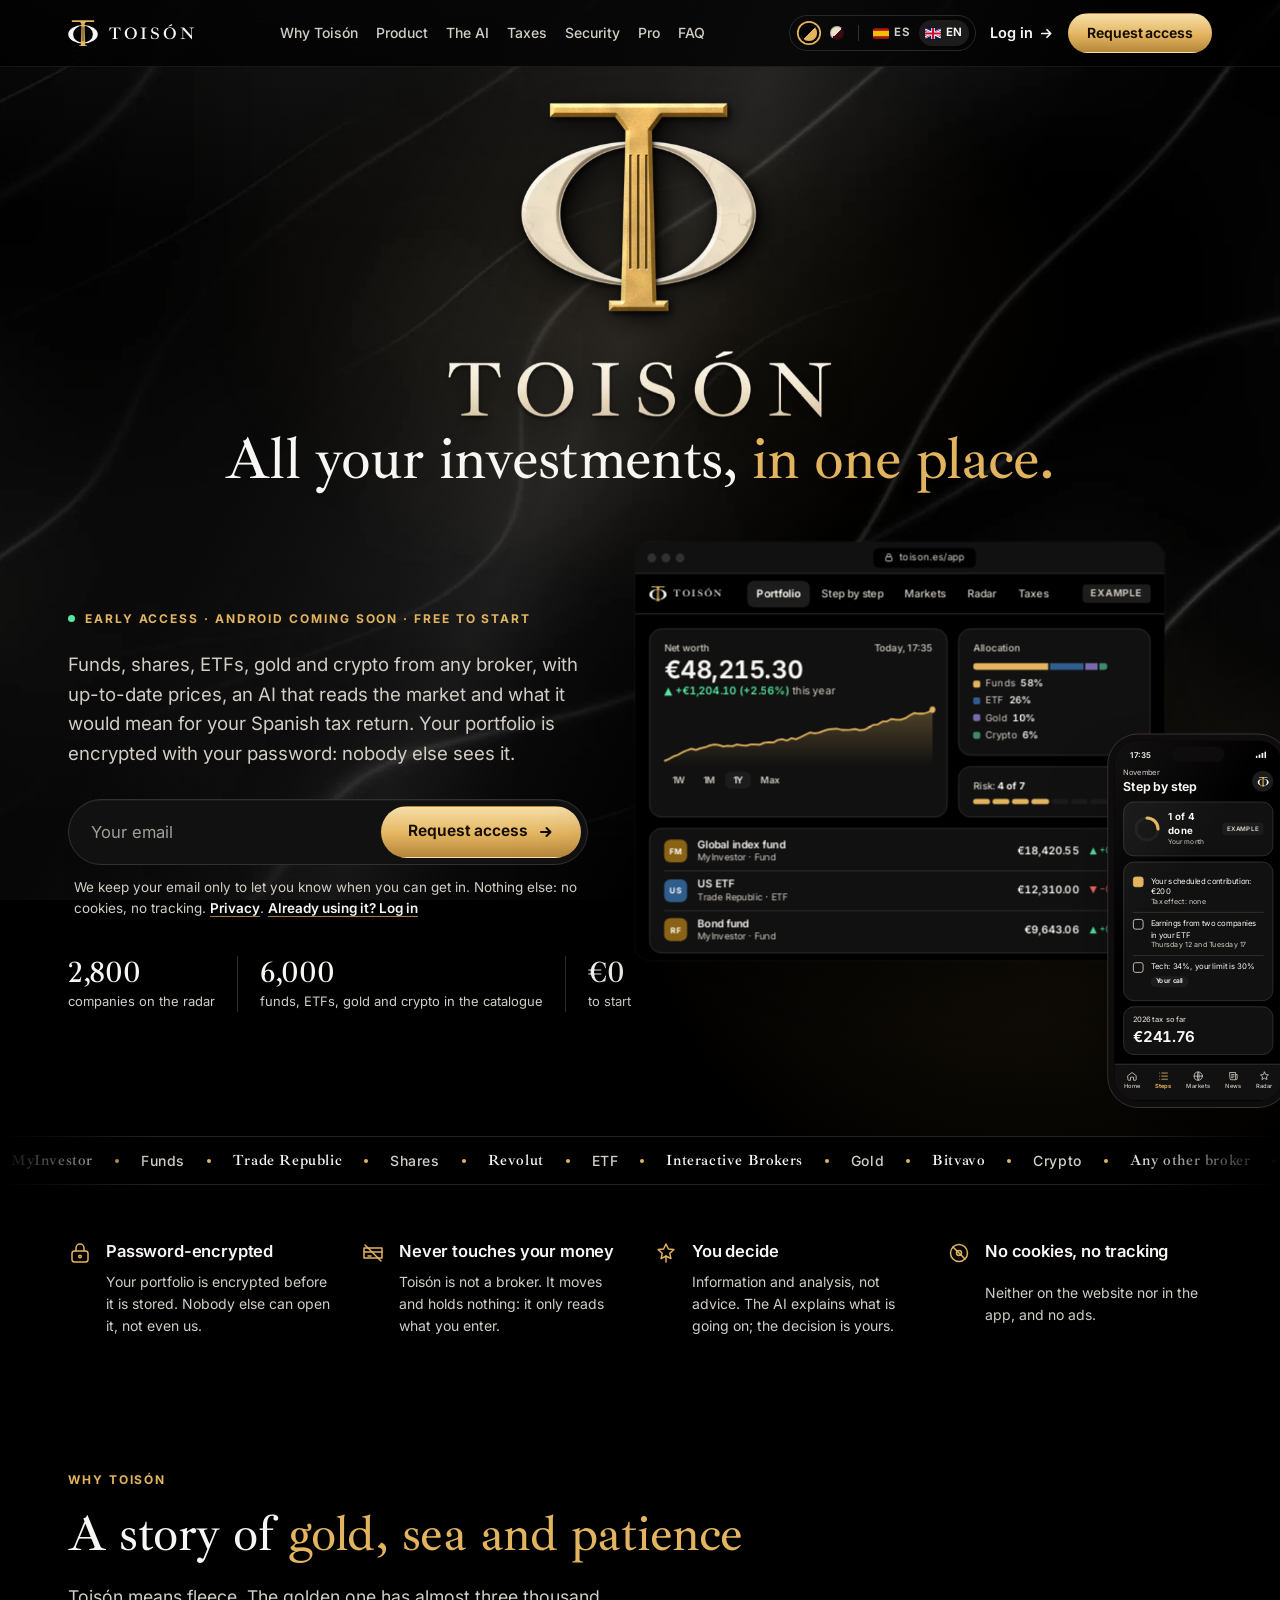
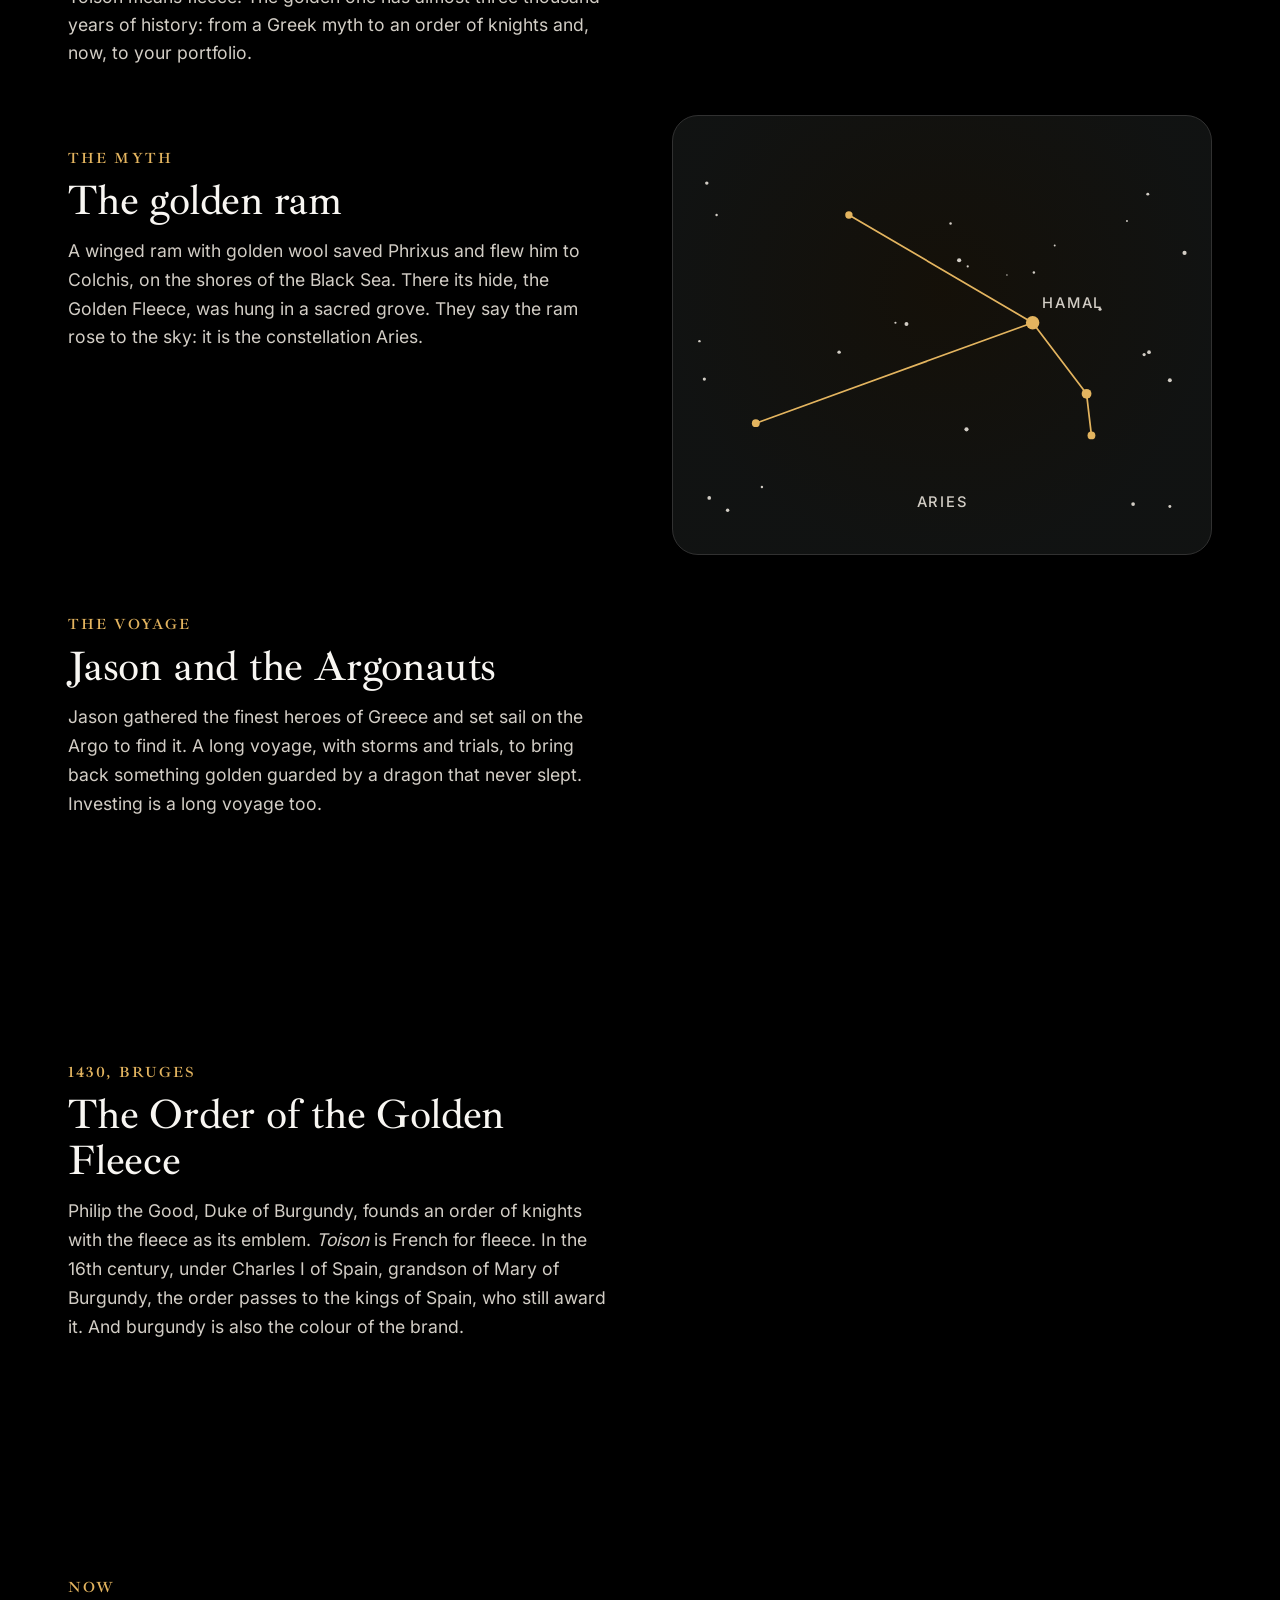
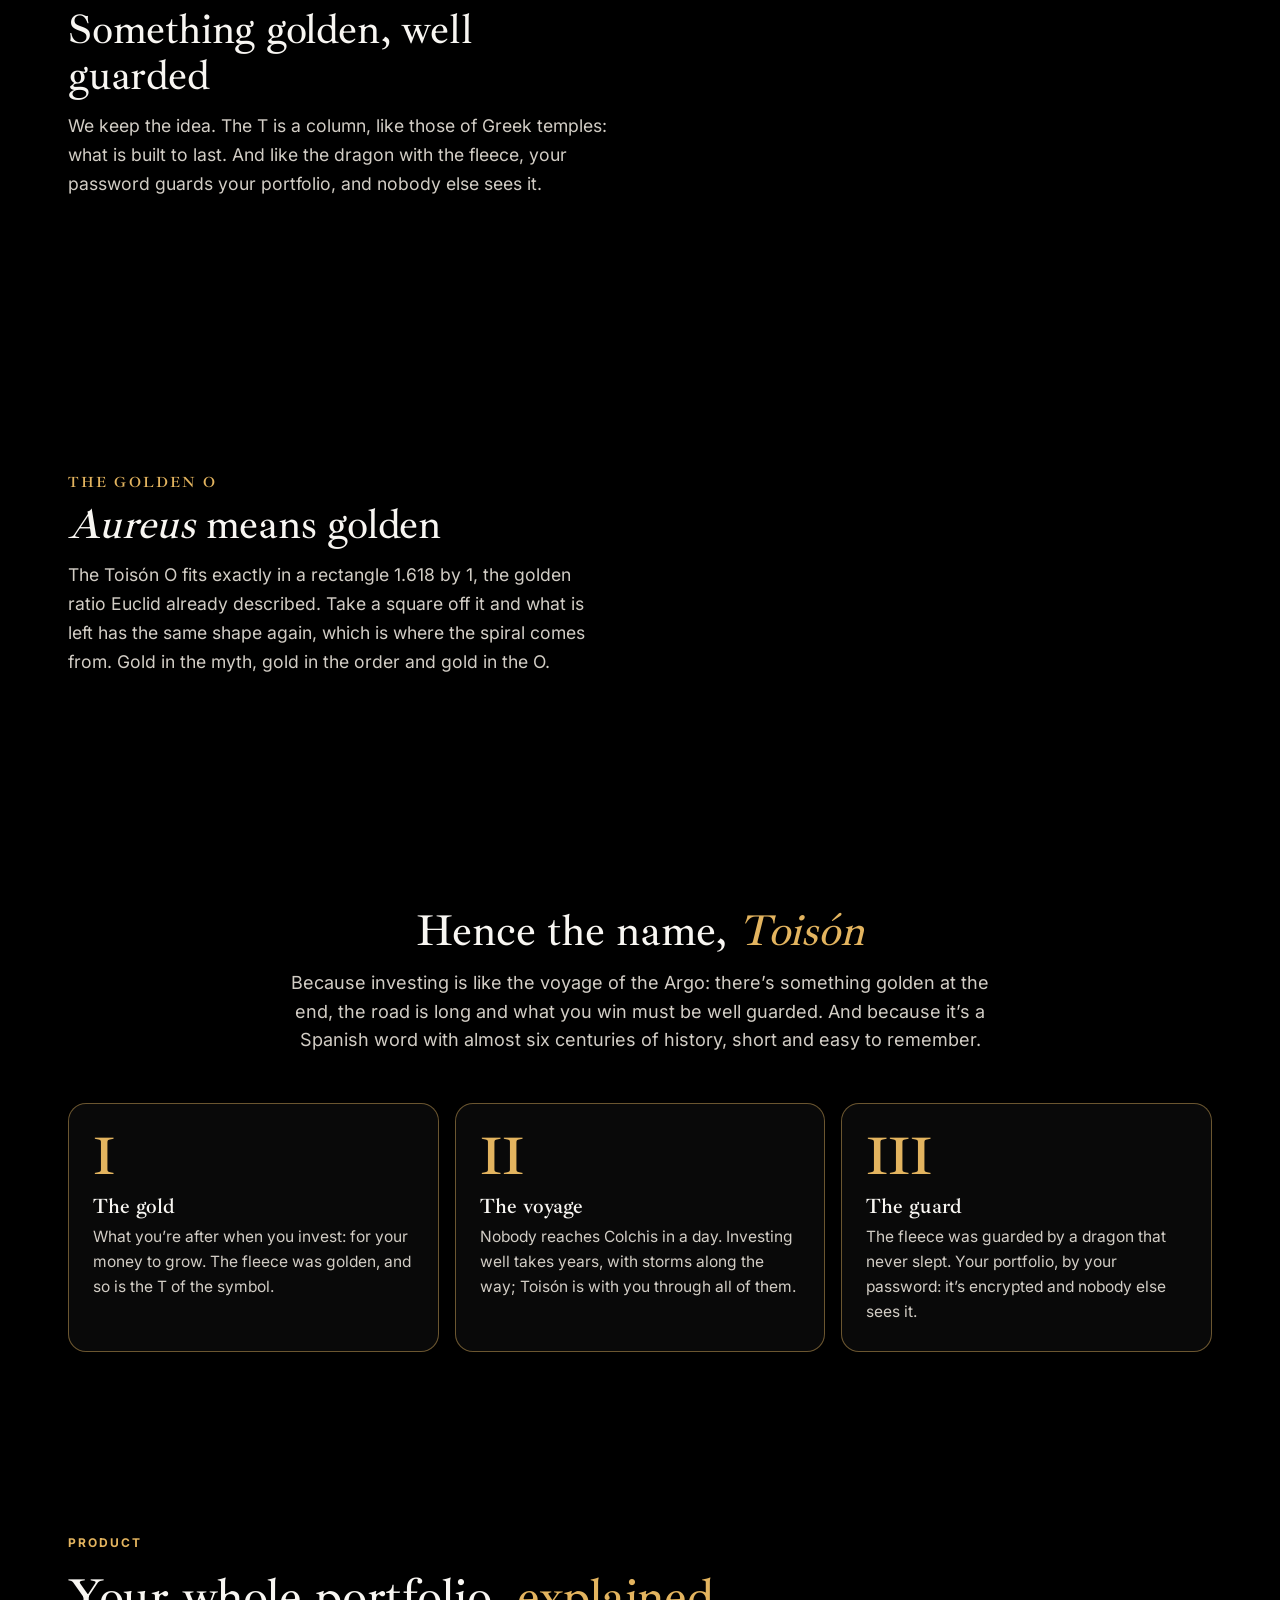
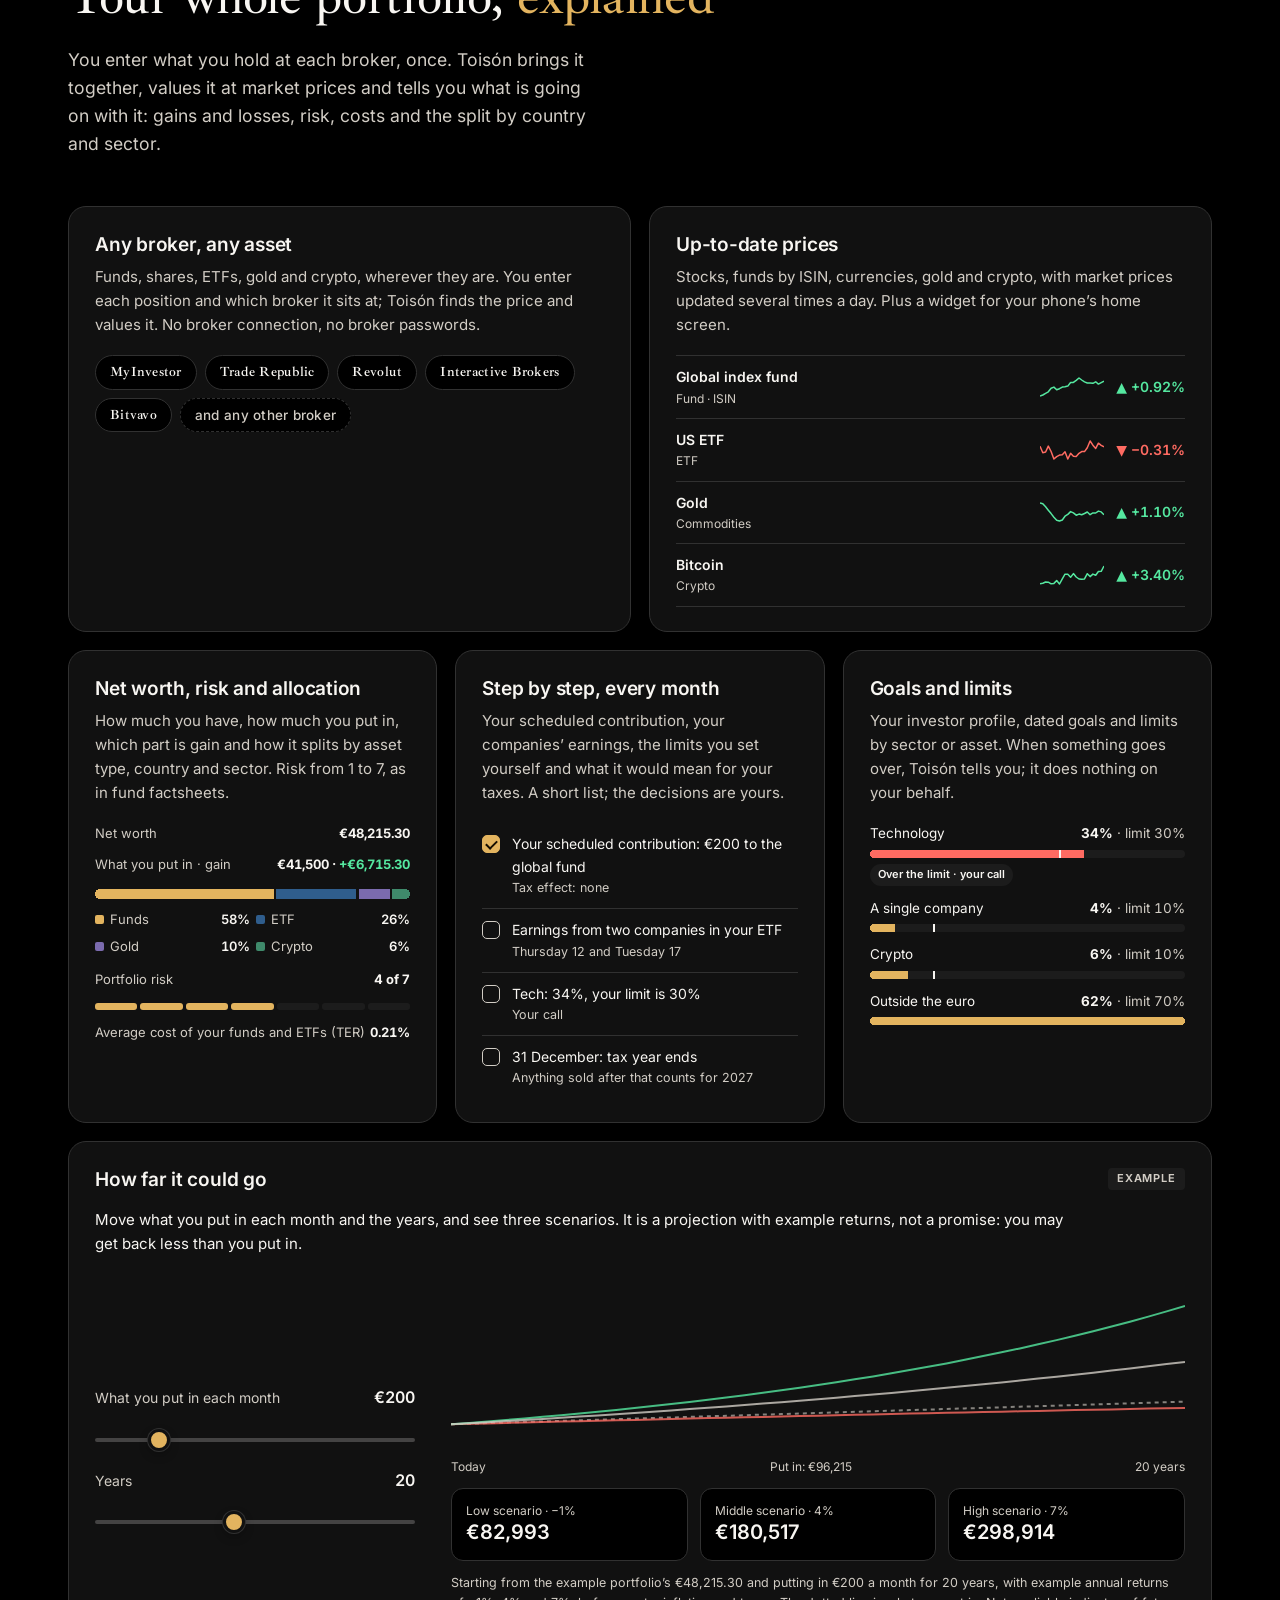
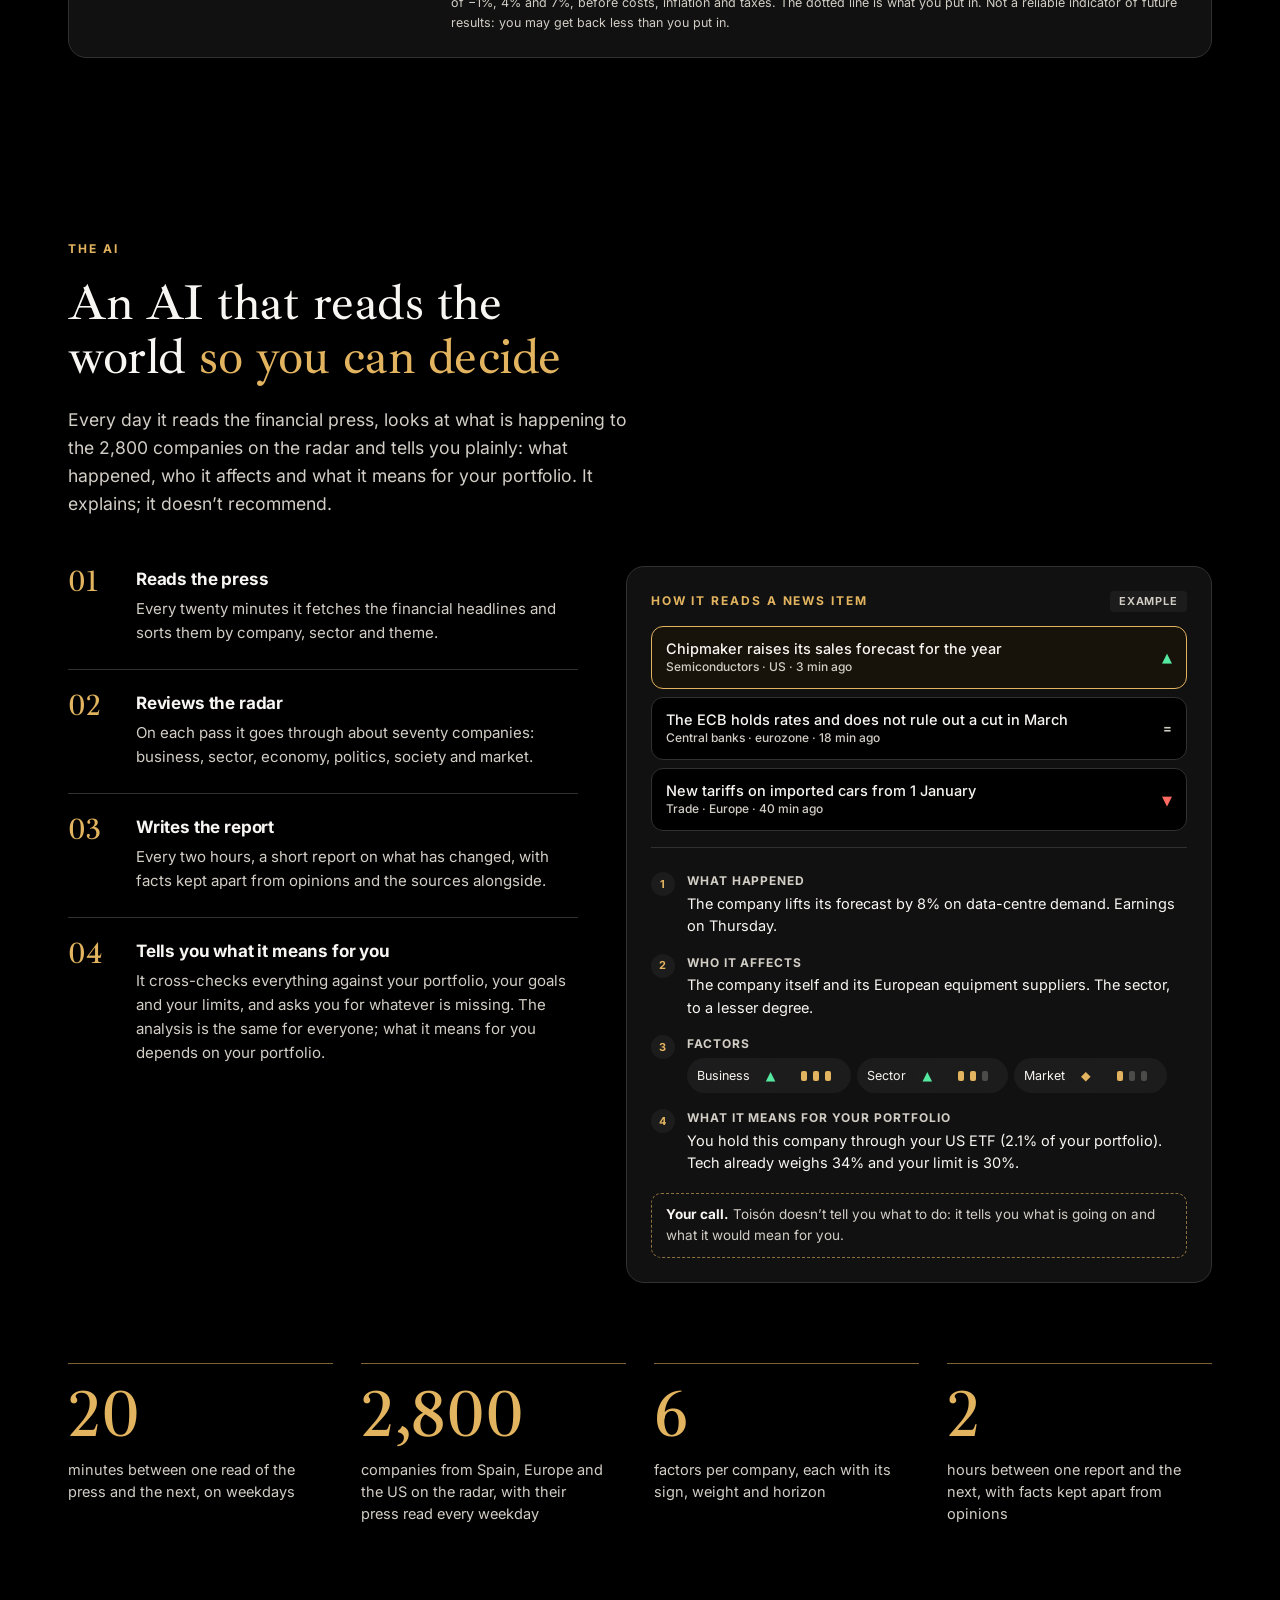
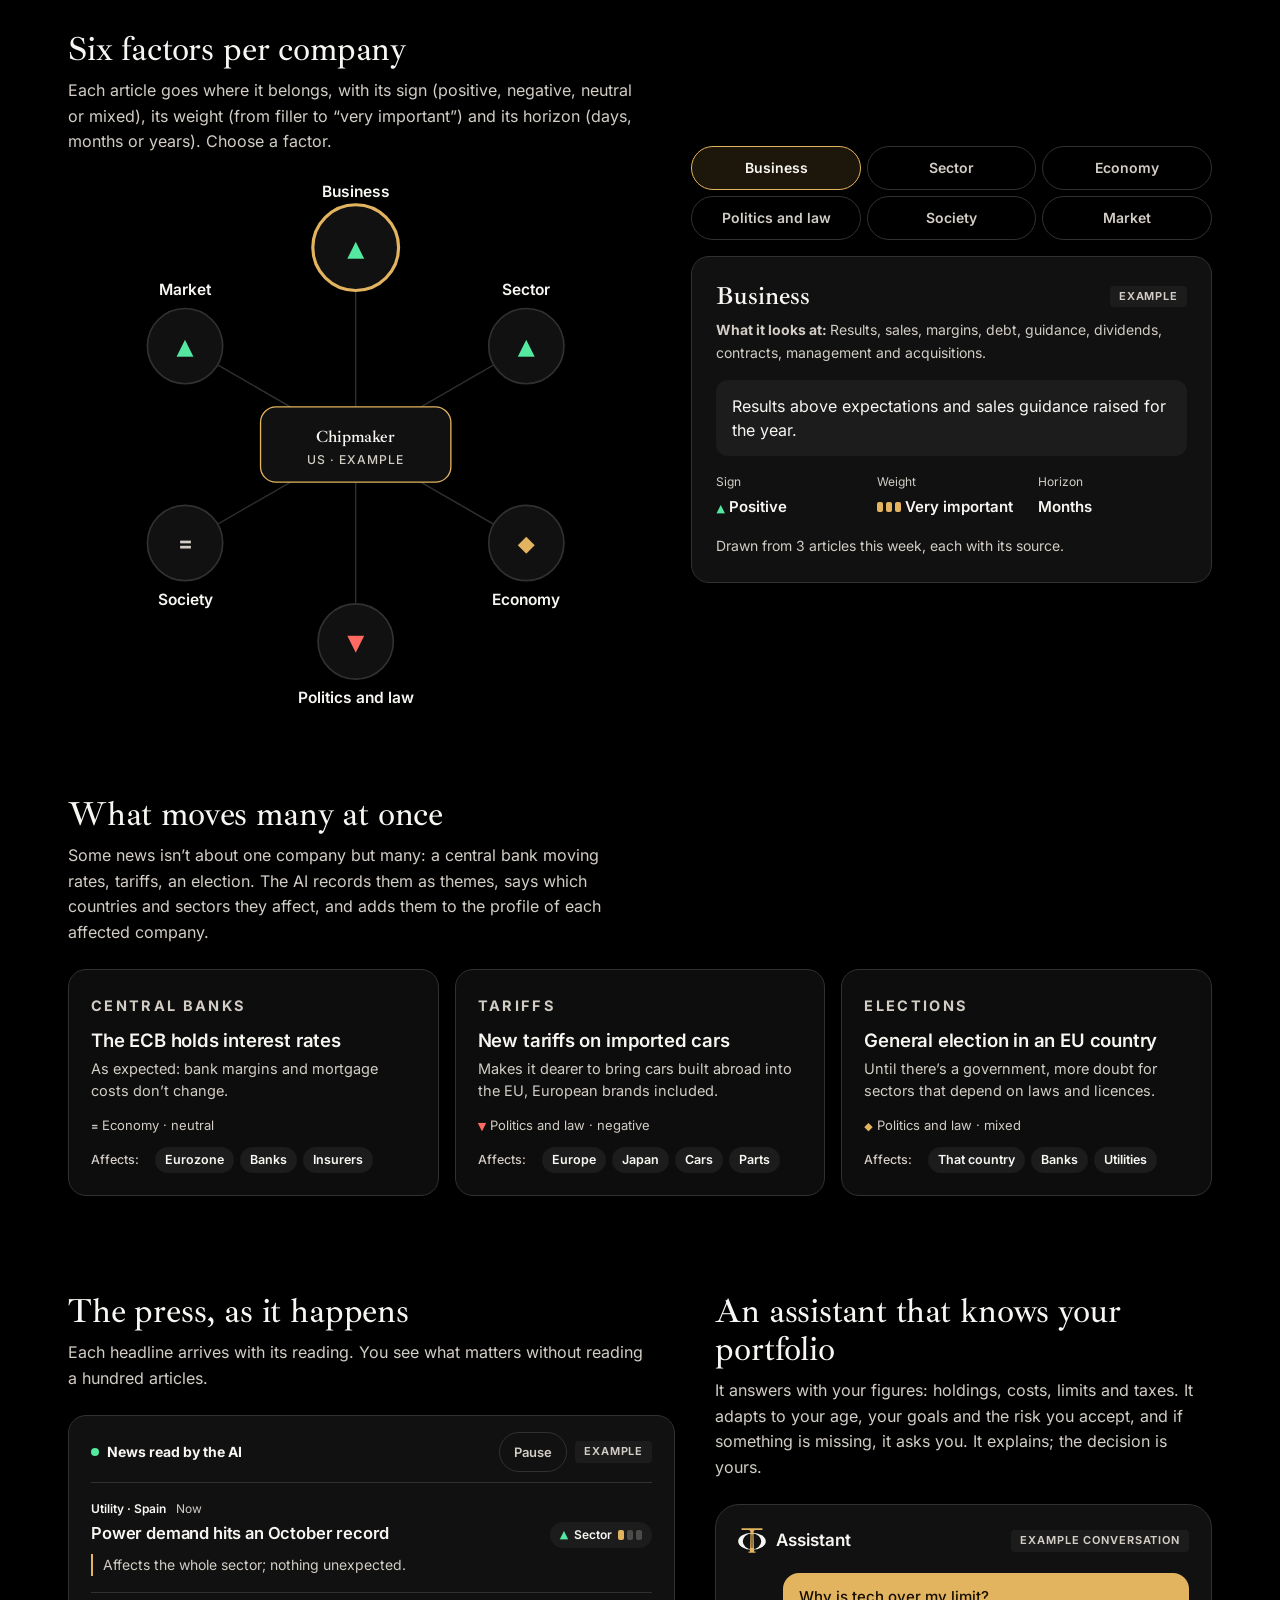
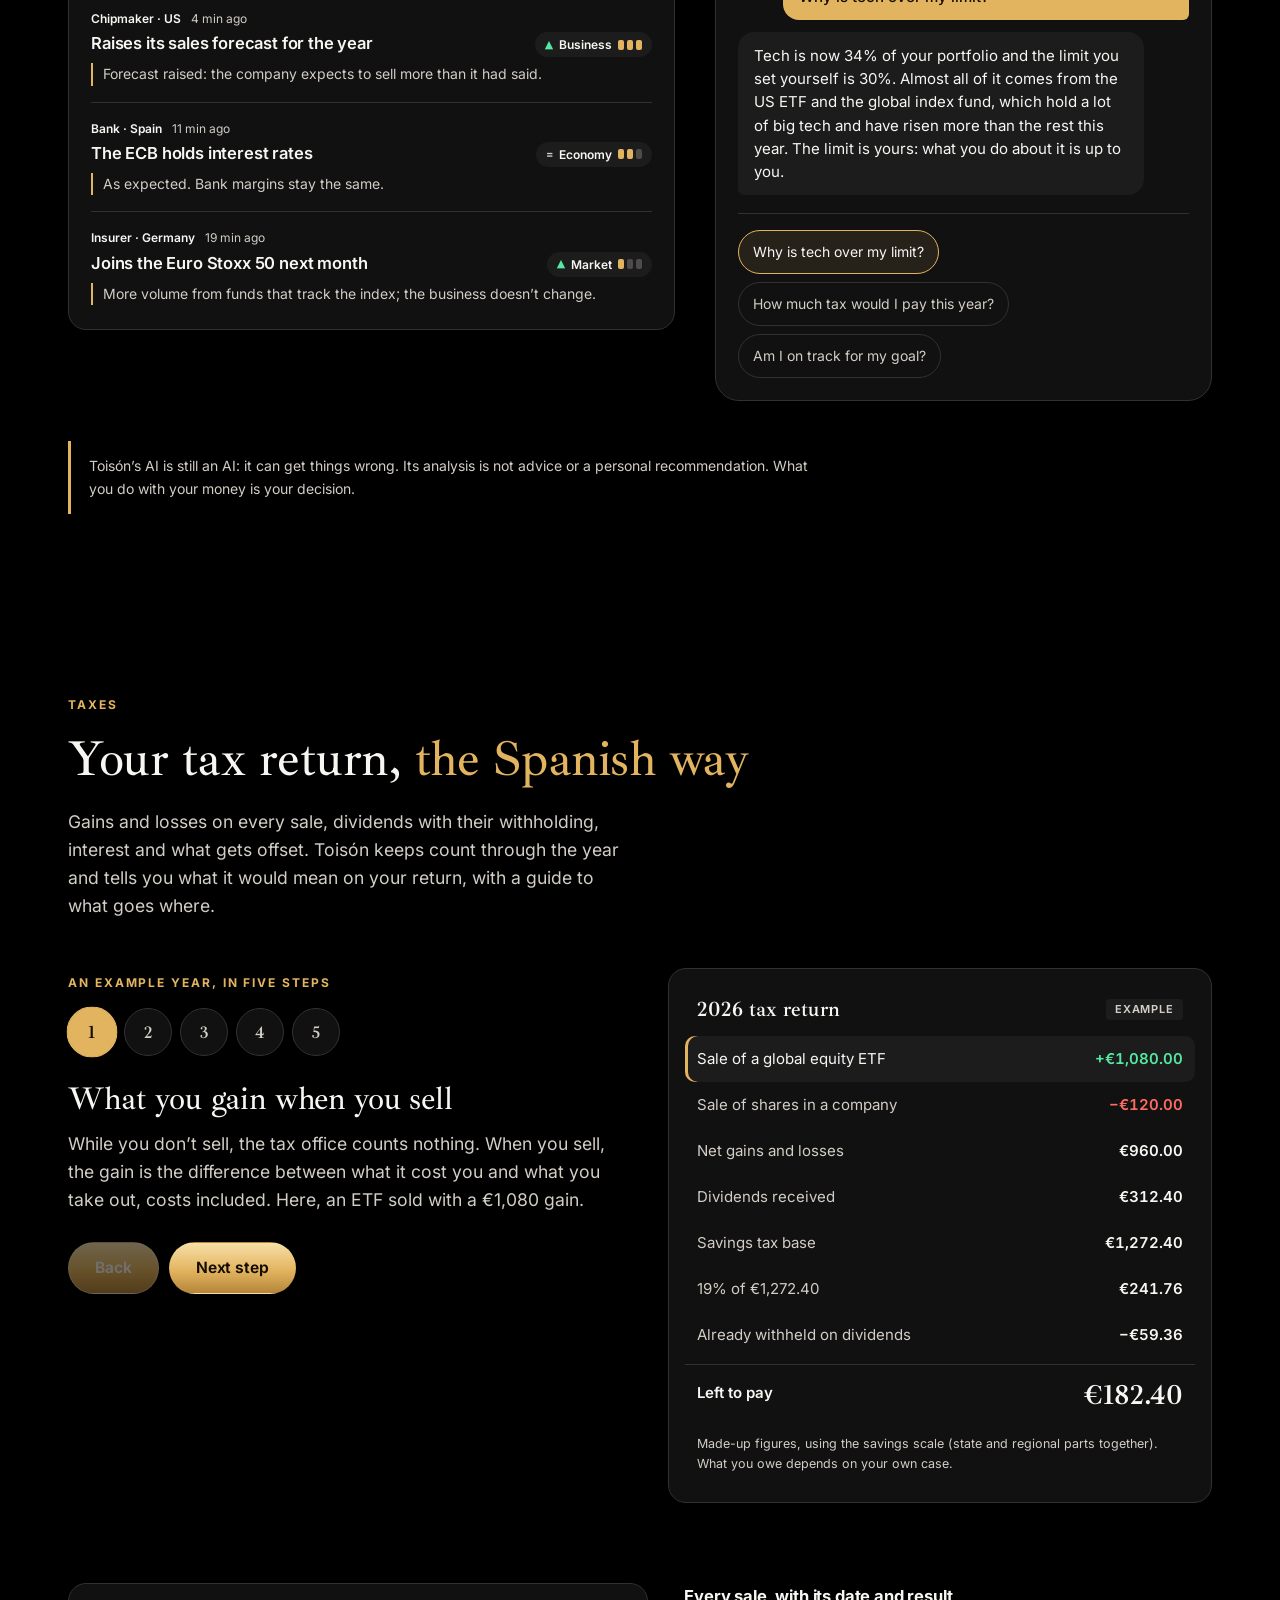
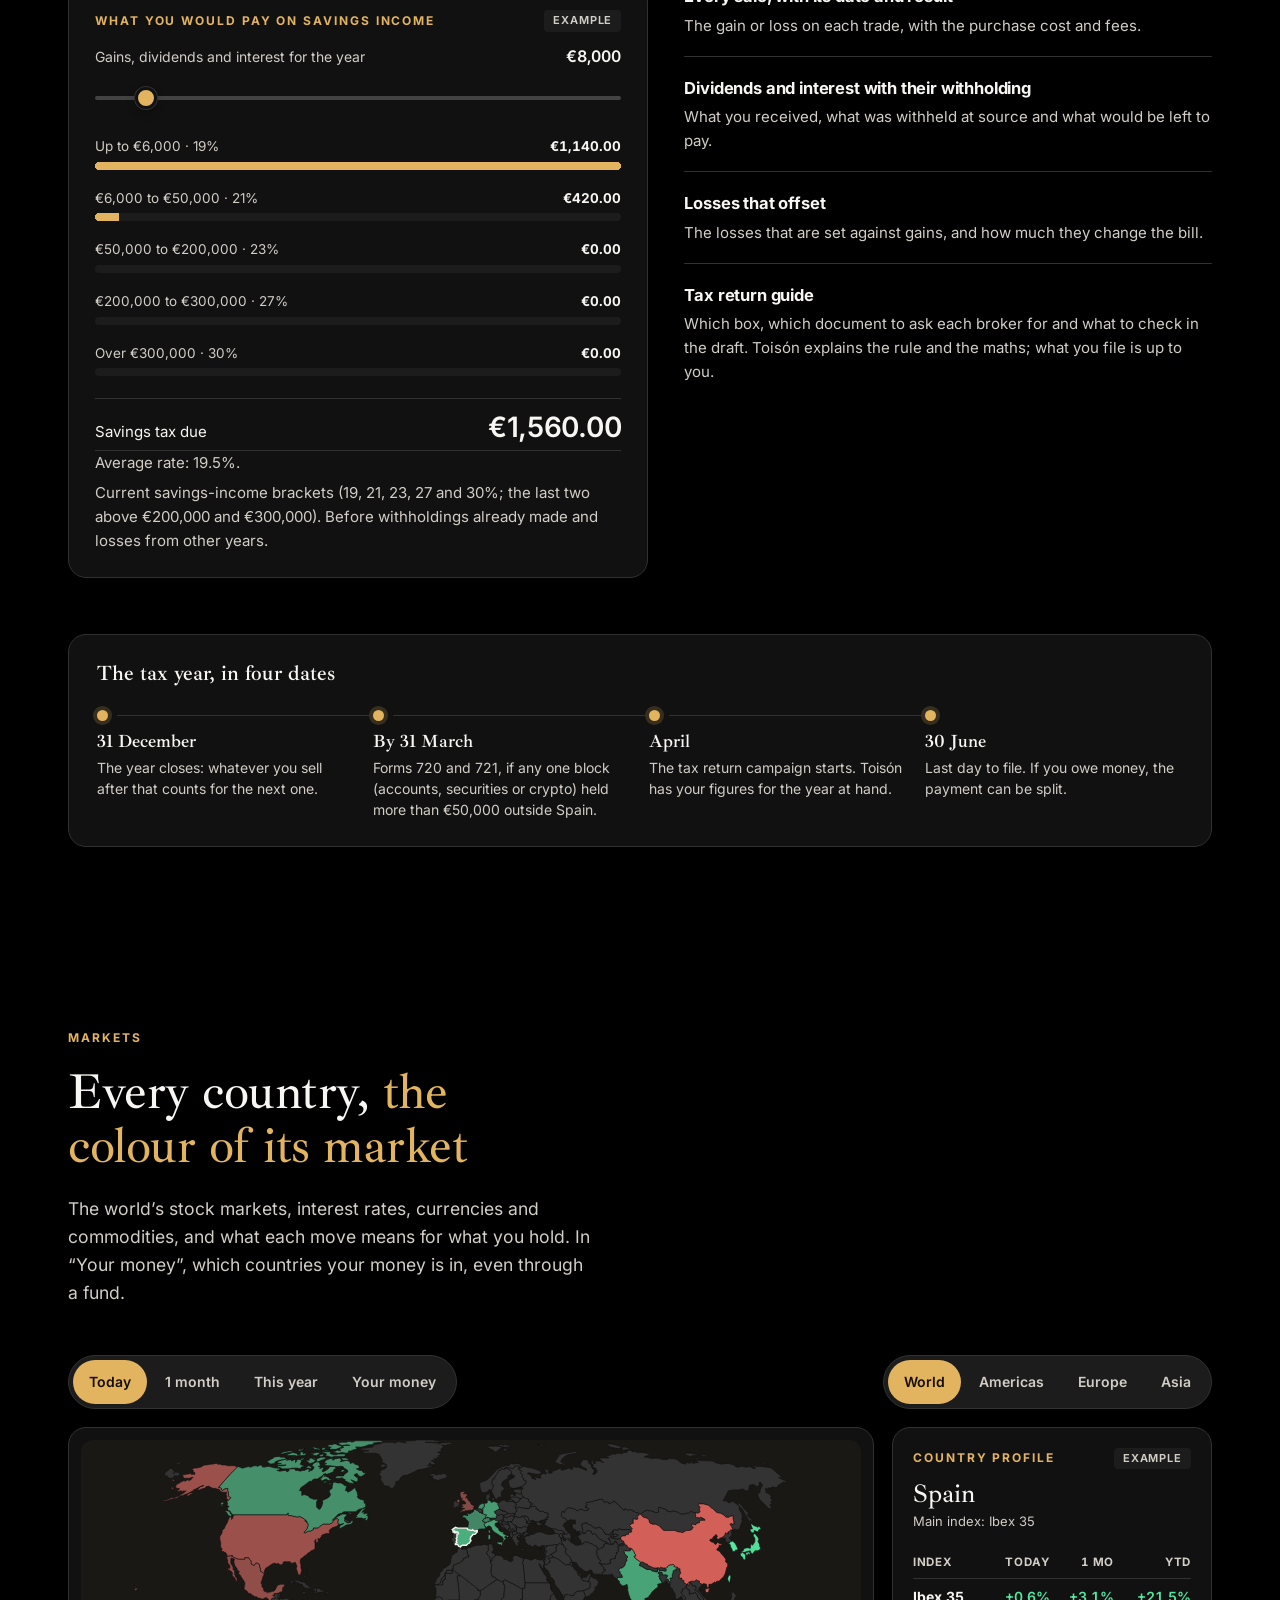
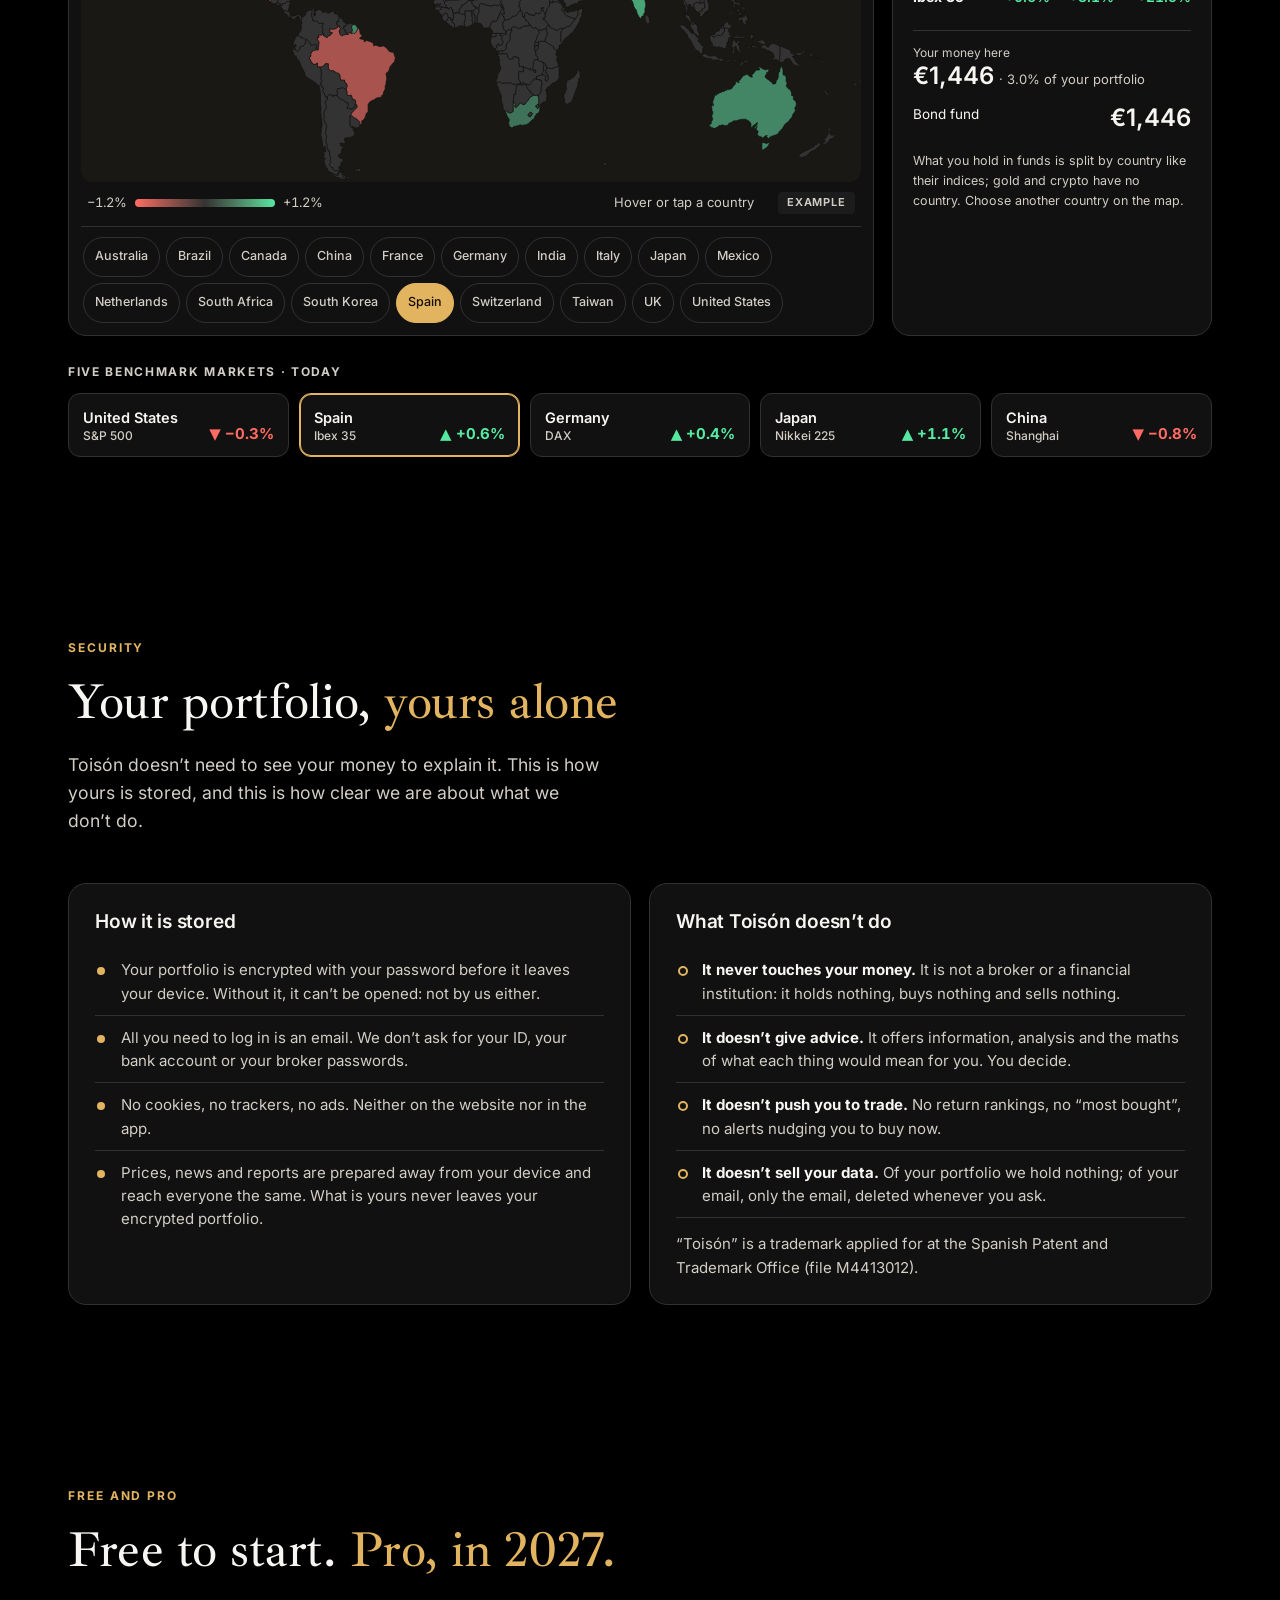
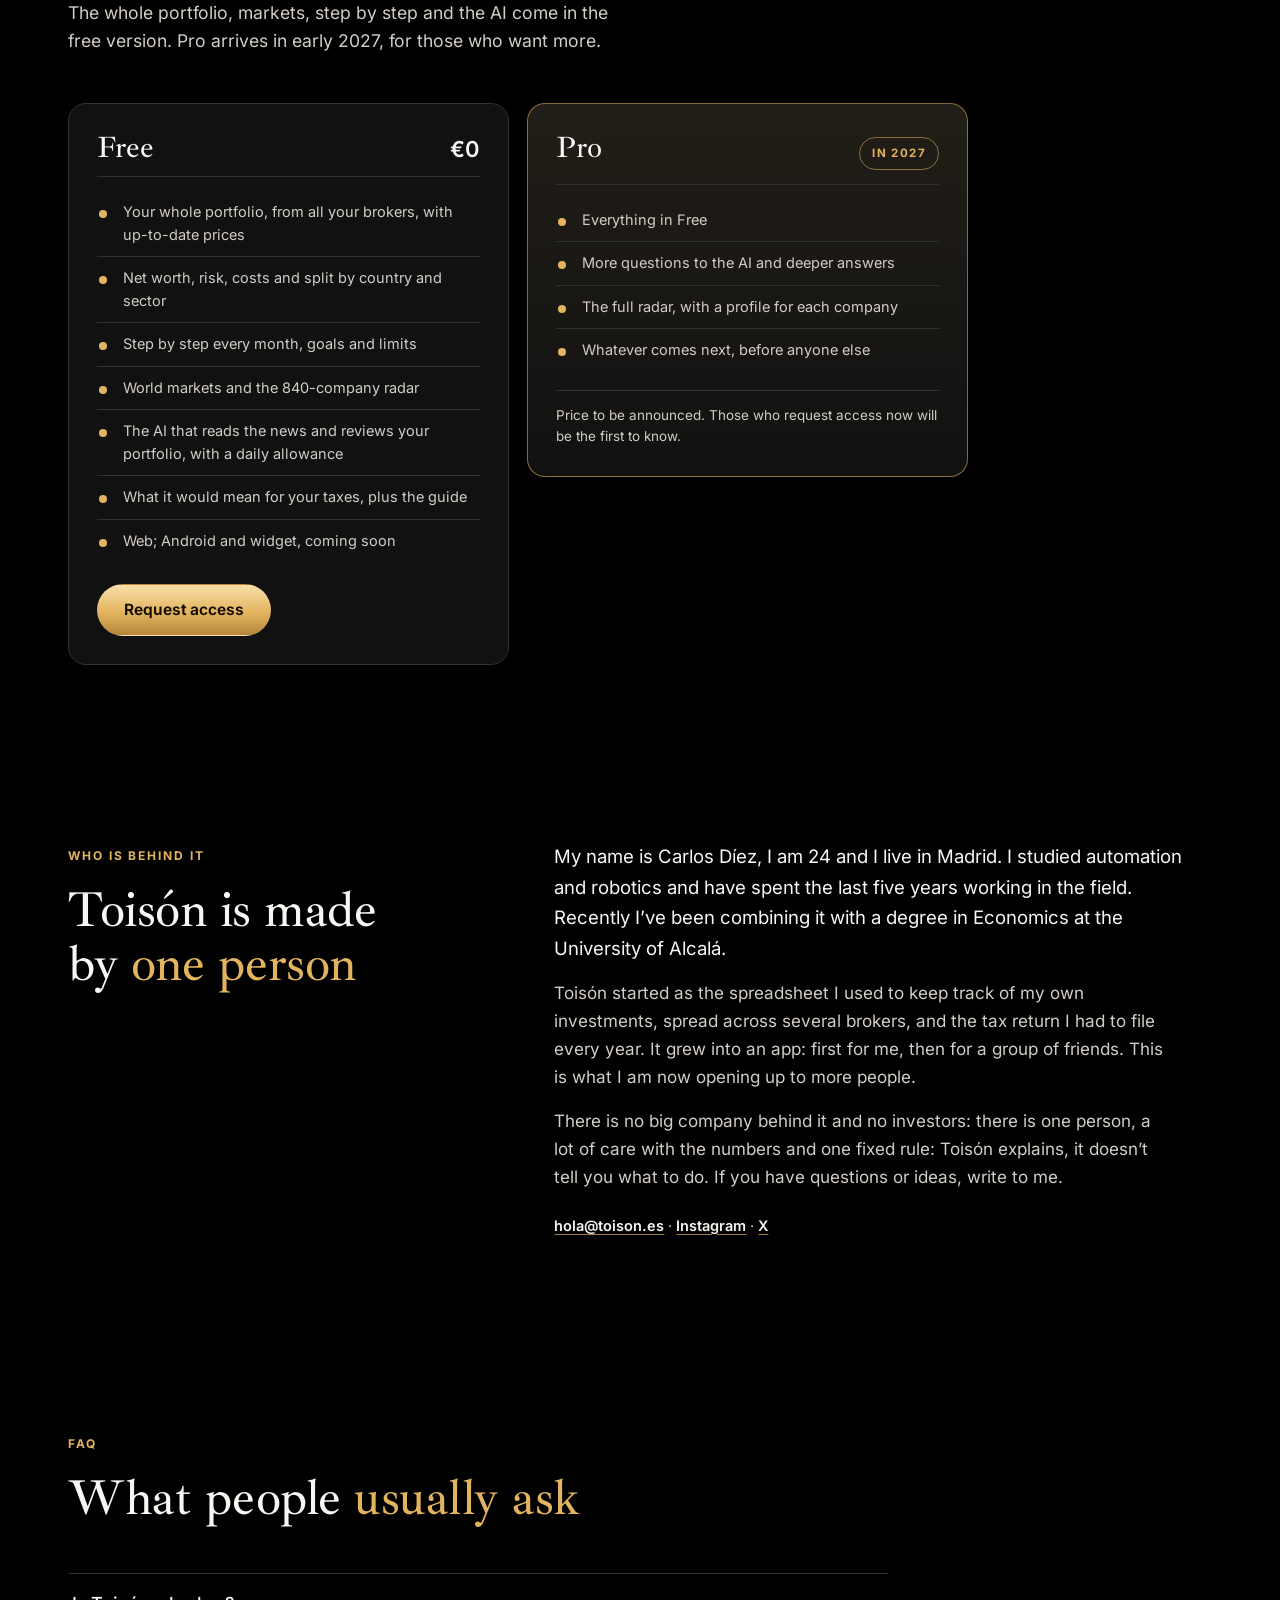
==== index.html @ 52b67bf1 "Páginas de privacidad y de borrar la cuenta en español e inglés (para Google Play); enlaces en el pi" ====
<!DOCTYPE html>
<html lang="es" data-dir="marmol">
<head>
<meta charset="utf-8">
<meta name="viewport" content="width=device-width, initial-scale=1">
<title>Toisón · Todas tus inversiones, en un solo sitio</title>
<meta name="description" content="Toisón reúne tus fondos, acciones, ETF, oro y cripto de cualquier bróker, con precios en directo, una IA que lee el mercado y lo que supondría en la renta española. Tu cartera, cifrada con tu contraseña.">
<meta name="theme-color" content="#000000">
<!-- El esquema de color dicho en la cabecera, para que el modo oscuro del móvil (Samsung Internet, los navegadores de
     WhatsApp y X) no repinte la web. Lo cambia ponDir (js/web.js) según el estilo: «dark»; en Marfil, «light dark»
     (5 nov: Samsung Internet no hace caso de «only light» y la repintaba; con «light dark» entiende que la web se ocupa
     ella del modo oscuro y no la toca, y Marfil sigue clara porque sus colores son suyos) -->
<meta name="color-scheme" content="dark">
<!-- Estilo e idioma guardados, puestos antes de pintar: sin destello de Mármol ni de español al cargar -->
<script>try{var h=document.documentElement,q=location.hash.slice(1),d=localStorage.getItem('toison-estilo'),l=localStorage.getItem('toison-lang'),D=/^(marmol|marfil)$/;if(q==='borgona')q='marfil';if(d==='borgona'){d='marfil';localStorage.setItem('toison-estilo',d);}if(D.test(q))d=q;if(D.test(d||'')){h.setAttribute('data-dir',d);document.querySelector('meta[name="color-scheme"]').content=d==='marfil'?'light dark':'dark';document.querySelector('meta[name="theme-color"]').content={marmol:'#000000',marfil:'#ede1cc'}[d];}if(l!=='en'&&l!=='es')l=(navigator.language||'').toLowerCase().indexOf('en')===0?'en':'es';h.lang=l;if(l==='en'){h.className+=' en-pend';setTimeout(function(){h.classList.remove('en-pend')},2500);}}catch(e){}</script>
<link rel="canonical" href="https://toison.es/">
<meta property="og:type" content="website">
<meta property="og:site_name" content="Toisón">
<meta property="og:locale" content="es_ES">
<meta property="og:url" content="https://toison.es/">
<meta property="og:title" content="Toisón · Todas tus inversiones, en un solo sitio">
<meta property="og:description" content="Fondos, acciones, ETF, oro y cripto de cualquier bróker, con una IA que lee el mercado por ti y lo que supondría en la renta española. Tu cartera, cifrada con tu contraseña.">
<meta property="og:image" content="https://toison.es/og.jpg">
<meta property="og:image:width" content="1200">
<meta property="og:image:height" content="630">
<meta property="og:image:alt" content="Toisón: una T dorada en forma de columna que atraviesa una O de mármol claro, sobre mármol negro">
<meta name="twitter:card" content="summary_large_image">
<meta name="twitter:title" content="Toisón · Todas tus inversiones, en un solo sitio">
<meta name="twitter:description" content="Fondos, acciones, ETF, oro y cripto de cualquier bróker, con una IA que lee el mercado por ti y lo que supondría en la renta española.">
<meta name="twitter:image" content="https://toison.es/og.jpg">
<link rel="icon" type="image/webp" href="toison-icono.webp">
<link rel="apple-touch-icon" href="toison-icono.webp">
<link rel="preload" href="fonts/ibarra.woff2" as="font" type="font/woff2" crossorigin>
<link rel="preload" href="fonts/inter.woff2" as="font" type="font/woff2" crossorigin>
<link rel="stylesheet" href="css/web.css?v=20261107h">
</head>
<body>

<svg width="0" height="0" style="position:absolute" aria-hidden="true">
  <defs>
    <path id="o" d="M-80.9 0A80.9 50 0 1 1 80.9 0A80.9 50 0 1 1 -80.9 0ZM-54.1 0A54.1 46.4 0 1 0 54.1 0A54.1 46.4 0 1 0 -54.1 0Z"/>
    <path id="t" d="M-61.15 -76L61.15 -76L61.15 -66.7L16.25 -66.7L9.05 -57L12.25 60L20.5 60L20.5 67.2L-20.5 67.2L-20.5 60L-12.25 60L-9.05 -57L-16.25 -66.7L-61.15 -66.7ZM-6.45 -40.5L-6.45 38.5L-4.55 38.5L-4.55 -40.5ZM-0.95 -40.5L-0.95 38.5L0.95 38.5L0.95 -40.5ZM4.55 -40.5L4.55 38.5L6.45 38.5L6.45 -40.5Z"/>
  </defs>
  <defs id="defs-mapa"></defs>
</svg>

<div class="progreso" aria-hidden="true"></div>
<div class="brillo" aria-hidden="true"></div>

<a class="salta" href="#inicio" data-t="salta">Saltar al contenido</a>

<header class="nav" id="nav">
  <div class="cont">
    <a class="logo" href="#inicio" aria-label="Toisón, inicio" data-t-aria="logoAria">
      <svg viewBox="-82 -78 164 147" aria-hidden="true"><use class="s-o" href="#o"/><use class="s-t" href="#t"/></svg>
      <b>TOISÓN</b>
    </a>
    <nav class="menu" aria-label="Secciones" data-t-aria="menuAria">
      <a href="#nombre" data-t="pfNombre">Por qué Toisón</a>
      <a href="#producto" data-t="mProducto">Producto</a>
      <a href="#ia" data-t="mIA">La IA</a>
      <a href="#hacienda" data-t="mHacienda">Hacienda</a>
      <a href="#seguridad" data-t="mSeguridad">Seguridad</a>
      <a href="#pro" data-t="mPro">Pro</a>
      <a href="#preguntas" data-t="mPreguntas">Preguntas</a>
    </nav>
    <div class="derecha">
      <div class="ajustes">
        <div class="estilo" role="group" aria-label="Estilo" data-t-aria="estiloAria">
          <button type="button" data-dir="marmol" aria-pressed="true" aria-label="Mármol" data-t-aria="marmolAria"><i class="m-marmol"></i></button>
          <button type="button" data-dir="marfil" aria-pressed="false" aria-label="Marfil" data-t-aria="marfilAria"><i class="m-marfil"></i></button>
        </div>
        <span class="sep" aria-hidden="true"></span>
        <div class="idioma" role="group" aria-label="Idioma" data-t-aria="idiomaAria">
          <button type="button" data-lang="es" aria-pressed="true" lang="es"><svg class="bandera" viewBox="0 0 30 20" aria-hidden="true"><rect width="30" height="20" fill="#AA151B"/><rect y="5" width="30" height="10" fill="#F1BF00"/></svg>ES</button>
          <button type="button" data-lang="en" aria-pressed="false" lang="en"><svg class="bandera" viewBox="0 0 60 30" preserveAspectRatio="xMidYMid slice" aria-hidden="true"><clipPath id="uk1a"><path d="M0 0v30h60V0z"/></clipPath><clipPath id="uk1b"><path d="M30 15h30v15zv15H0zH0V0zV0h30z"/></clipPath><g clip-path="url(#uk1a)"><path d="M0 0v30h60V0z" fill="#012169"/><path d="M0 0l60 30m0-30L0 30" stroke="#fff" stroke-width="6"/><path d="M0 0l60 30m0-30L0 30" clip-path="url(#uk1b)" stroke="#C8102E" stroke-width="4"/><path d="M30 0v30M0 15h60" stroke="#fff" stroke-width="10"/><path d="M30 0v30M0 15h60" stroke="#C8102E" stroke-width="6"/></g></svg>EN</button>
        </div>
      </div>
      <a class="entrar" href="https://toison.es/app" data-app><span data-t="entrar">Entrar</span><svg viewBox="0 0 16 16" aria-hidden="true"><path d="M3 8h9M8.5 4l4 4-4 4"/></svg></a>
      <a class="boton chico" href="#acceso" data-t="pedir">Pedir acceso</a>
      <button type="button" class="menu-btn" aria-expanded="false" aria-controls="menu-movil" aria-label="Menú" data-t-aria="menuBtnAria"><svg viewBox="0 0 24 24" aria-hidden="true"><path d="M4 7h16M4 12h16M4 17h16"/></svg></button>
    </div>
  </div>
  <div class="menu-movil" id="menu-movil" hidden>
    <a href="#nombre" data-t="pfNombre">Por qué Toisón</a><a href="#producto" data-t="mProducto">Producto</a><a href="#ia" data-t="mIA">La IA</a><a href="#hacienda" data-t="mHacienda">Hacienda</a><a href="#seguridad" data-t="mSeguridad">Seguridad</a><a href="#pro" data-t="mPro">Pro</a><a href="#preguntas" data-t="mPreguntas">Preguntas</a>
    <div class="mm-ajustes">
      <div class="estilo" role="group" aria-label="Estilo" data-t-aria="estiloAria">
        <button type="button" data-dir="marmol" aria-pressed="true" aria-label="Mármol" data-t-aria="marmolAria"><i class="m-marmol"></i></button>
        <button type="button" data-dir="marfil" aria-pressed="false" aria-label="Marfil" data-t-aria="marfilAria"><i class="m-marfil"></i></button>
      </div>
      <div class="idioma" role="group" aria-label="Idioma" data-t-aria="idiomaAria">
        <button type="button" data-lang="es" aria-pressed="true" lang="es"><svg class="bandera" viewBox="0 0 30 20" aria-hidden="true"><rect width="30" height="20" fill="#AA151B"/><rect y="5" width="30" height="10" fill="#F1BF00"/></svg>ES</button>
        <button type="button" data-lang="en" aria-pressed="false" lang="en"><svg class="bandera" viewBox="0 0 60 30" preserveAspectRatio="xMidYMid slice" aria-hidden="true"><clipPath id="uk2a"><path d="M0 0v30h60V0z"/></clipPath><clipPath id="uk2b"><path d="M30 15h30v15zv15H0zH0V0zV0h30z"/></clipPath><g clip-path="url(#uk2a)"><path d="M0 0v30h60V0z" fill="#012169"/><path d="M0 0l60 30m0-30L0 30" stroke="#fff" stroke-width="6"/><path d="M0 0l60 30m0-30L0 30" clip-path="url(#uk2b)" stroke="#C8102E" stroke-width="4"/><path d="M30 0v30M0 15h60" stroke="#fff" stroke-width="10"/><path d="M30 0v30M0 15h60" stroke="#C8102E" stroke-width="6"/></g></svg>EN</button>
      </div>
    </div>
  </div>
</header>

<main id="inicio">

<!-- ========== PORTADA: arriba, el escudo de cada estilo con el titular; debajo, el correo, las cifras y la app ========== -->
<section class="hero" aria-label="Portada" data-t-aria="portadaAria">
  <div class="cont hero-grid">
    <div class="escudo">
      <!-- Mármol: el logo en relieve, que se dibuja y respira -->
      <div class="esc-marmol">
        <div class="relieve"><div class="lento">
          <img src="toison-marmol.webp" width="1120" height="640" fetchpriority="high" decoding="async" alt="Toisón: una T dorada en forma de columna que atraviesa una O de mármol claro" data-t-alt="logoAlt">
          <svg class="vec" viewBox="0 0 1120 640" aria-hidden="true"><g transform="translate(558 249) scale(2.08)"><path class="vo" pathLength="2" d="M-80.9 0A80.9 50 0 1 1 80.9 0A80.9 50 0 1 1 -80.9 0ZM-54.1 0A54.1 46.4 0 1 0 54.1 0A54.1 46.4 0 1 0 -54.1 0Z"/><path class="vt" pathLength="2" d="M-61.15 -76L61.15 -76L61.15 -66.7L16.25 -66.7L9.05 -57L12.25 60L20.5 60L20.5 67.2L-20.5 67.2L-20.5 60L-12.25 60L-9.05 -57L-16.25 -66.7L-61.15 -66.7Z"/></g></svg>
        </div></div>
      </div>
      <!-- Marfil: la cabecera de un periódico -->
      <div class="esc-marfil">
        <div class="filete"><span data-t="croNum">Número 0 · Noviembre de 2026</span><span data-t="croSec">Inversiones · Renta · Mercados</span><span data-t="croHoy">Acceso anticipado · Android muy pronto</span></div>
        <div class="cabecera" aria-hidden="true">
          <svg viewBox="-82 -78 164 147"><use class="s-o" href="#o"/><use class="s-t" href="#t"/></svg>
          <p class="palabra"><span style="--i:0">T</span><span style="--i:1">O</span><span style="--i:2">I</span><span style="--i:3">S</span><span style="--i:4">Ó</span><span style="--i:5">N</span></p>
        </div>
        <p class="lema" data-t="croLema">Algo de oro, bien guardado. Tu cartera, entera y explicada.</p>
      </div>
    </div>

    <h1 data-t="h1" data-split>Todas tus inversiones, <em>en un solo sitio.</em></h1>

    <div class="texto">
      <p class="k k-hero"><span class="punto" aria-hidden="true"></span><span data-t="kHero">Acceso anticipado · Android muy pronto · Gratis para empezar</span></p>
      <p class="ent" data-t="heroEnt">Fondos, acciones, ETF, oro y cripto de cualquier bróker, con los precios al día, una IA que lee el mercado y lo que supondría en la renta española. Tu cartera va cifrada con tu contraseña: nadie más la ve.</p>

      <form class="acceso" id="acceso" action="#" aria-label="Pedir acceso" data-t-aria="accesoAria" novalidate>
        <label class="sr" for="correo" data-t="tuCorreo">Tu correo</label>
        <div class="campo">
          <input id="correo" type="email" name="correo" placeholder="Tu correo" data-t-ph="tuCorreo" autocomplete="email" inputmode="email" required maxlength="120">
          <input class="sr" type="text" name="web" tabindex="-1" autocomplete="off" aria-hidden="true">
          <button type="submit" class="boton"><span data-t="pedir">Pedir acceso</span><svg viewBox="0 0 16 16" aria-hidden="true"><path d="M3 8h9M8.5 4l4 4-4 4"/></svg></button>
        </div>
        <p class="nota"><span class="aviso-f" aria-live="polite"></span><span data-t="notaAcceso">Guardamos tu correo solo para avisarte cuando puedas entrar. Nada más: sin cookies ni rastreo. <a href="#privacidad" data-t="verPriv">Privacidad</a>.</span> <a href="https://toison.es/app" data-app data-t="yaUsas">¿Ya la usas? Entrar</a></p>
      </form>

      <ul class="cifras" aria-label="Toisón en cifras" data-t-aria="cifrasAria">
        <li><b class="num" data-count="2800">2.800</b><span data-t="c1">empresas en el radar</span></li>
        <li><b class="num" data-count="6000">6.000</b><span data-t="c2">fondos, ETF, oro y cripto en el catálogo</span></li>
        <li><b class="num" data-t="cero">0 €</b><span data-t="c3">para empezar</span></li>
      </ul>
    </div>

    <div class="demo-wrap" role="group" aria-label="La app de Toisón, dibujada con datos de ejemplo" data-t-aria="demoAria">
      <div class="demo" id="demo">
        <div class="ventana" id="ventana">
          <div class="barra-nav-web" aria-hidden="true">
            <span class="luces"><i></i><i></i><i></i></span>
            <span class="url"><svg viewBox="0 0 16 16"><rect x="3" y="7" width="10" height="7" rx="1.5"/><path d="M5 7V5a3 3 0 0 1 6 0v2"/></svg>toison.es/app</span>
          </div>
          <div class="app">
            <div class="app-cab">
              <span class="app-logo"><svg viewBox="-82 -78 164 147" aria-hidden="true"><use class="s-o" href="#o"/><use class="s-t" href="#t"/></svg><b>TOISÓN</b></span>
              <div class="app-tabs" role="tablist" aria-label="Pantallas de ejemplo" data-t-aria="tabsAria">
                <button type="button" role="tab" aria-selected="true" data-p="cartera" data-t="tCartera">Cartera</button>
                <button type="button" role="tab" aria-selected="false" data-p="paso" data-t="tPaso">Paso a paso</button>
                <button type="button" role="tab" aria-selected="false" data-p="mercados" data-t="tMercados">Mercados</button>
                <button type="button" role="tab" aria-selected="false" data-p="expertos" data-t="tExpertos">Radar</button>
                <button type="button" role="tab" aria-selected="false" data-p="hacienda" data-t="tHacienda">Hacienda</button>
              </div>
              <span class="ejemplo" data-t="ejemplo">Ejemplo</span>
            </div>
            <div class="app-cuerpo" id="app-cuerpo" aria-live="polite"></div>
          </div>
        </div>
        <div class="movil" id="movil" aria-hidden="true"></div>
      </div>
    </div>
  </div>
  </div>
  <div class="hero-fondo" aria-hidden="true"></div>
</section>

<div class="cinta" aria-hidden="true"><div class="cinta-in" id="cinta"></div></div>

<!-- ========== CONFIANZA ========== -->
<section class="confianza" aria-labelledby="t-conf">
  <div class="cont">
    <h2 id="t-conf" class="sr" data-t="hConf">Lo que Toisón hace y lo que no</h2>
    <ul class="conf-grid">
      <li class="r">
        <svg viewBox="0 0 24 24" aria-hidden="true"><rect x="4" y="10" width="16" height="11" rx="2.5"/><path d="M8 10V7a4 4 0 0 1 8 0v3"/><circle cx="12" cy="15.5" r="1.3"/></svg>
        <b data-t="cf1">Cifrada con tu contraseña</b>
        <p data-t="cf1p">Tu cartera se cifra antes de guardarse. Nadie más la puede abrir, tampoco nosotros.</p>
      </li>
      <li class="r">
        <svg viewBox="0 0 24 24" aria-hidden="true"><path d="M3 7h18v10H3z"/><path d="M3 11h18"/><path d="M7 15h3"/><path d="M4 4l16 16"/></svg>
        <b data-t="cf2">No toca tu dinero</b>
        <p data-t="cf2p">Toisón no es un bróker. No mueve ni custodia nada: solo lee lo que tú apuntas.</p>
      </li>
      <li class="r">
        <svg viewBox="0 0 24 24" aria-hidden="true"><path d="M12 3l2.4 5 5.4.6-4 3.7 1.1 5.3L12 15l-4.9 2.6 1.1-5.3-4-3.7 5.4-.6z"/><path d="M12 15v6"/></svg>
        <b data-t="cf3">Decides tú</b>
        <p data-t="cf3p">Información y análisis, no asesoramiento. La IA explica lo que pasa; la decisión es tuya.</p>
      </li>
      <li class="r">
        <svg viewBox="0 0 24 24" aria-hidden="true"><circle cx="12" cy="12" r="8.5"/><path d="M6 6l12 12"/><circle cx="12" cy="12" r="2.5"/></svg>
        <b data-t="cf4">Sin cookies ni rastreo</b>
        <p data-t="cf4p">Ni en la web ni en la app, y sin anuncios.</p>
      </li>
    </ul>
  </div>
</section>

<!-- ========== POR QUÉ TOISÓN: la historia del nombre, con escenas que cambian al bajar ========== -->
<section id="nombre" class="seccion nombre mito alt" aria-labelledby="t-nombre">
  <div class="cont">
    <div class="cab-sec r">
      <p class="k" data-rom="I" data-t="kNombre">Por qué Toisón</p>
      <h2 id="t-nombre" data-t="hNombre" data-split>Una historia de <em>oro, mar y paciencia</em></h2>
      <p class="ent" data-t="entNombre">Toisón quiere decir vellón, la lana de una oveja. El de oro tiene casi tres mil años de historia: de un mito griego a una orden de caballeros y, ahora, a tu cartera.</p>
    </div>
    <div class="mito-grid">
      <ol class="caps">
        <li class="cap" data-cap="0">
          <span class="fecha" data-t="m1f">El mito</span>
          <h3 data-t="m1h">El carnero de oro</h3>
          <p data-t="m1p">Un carnero alado, de lana de oro, salvó a Frixo y voló con él hasta la Cólquide, a orillas del mar Negro. Allí su piel, el vellocino de oro, quedó colgada en un bosque sagrado. Dicen que el carnero subió al cielo: es la constelación de Aries.</p>
          <div class="mini-esc" aria-hidden="true"></div>
        </li>
        <li class="cap" data-cap="1">
          <span class="fecha" data-t="m2f">La travesía</span>
          <h3 data-t="m2h">Jasón y los argonautas</h3>
          <p data-t="m2p">Jasón reunió a los mejores héroes de Grecia y zarpó en el Argo a buscarlo. Un viaje largo, con tormentas y pruebas, para traerse algo de oro que guardaba un dragón que nunca dormía. Invertir también es un viaje largo.</p>
          <div class="mini-esc" aria-hidden="true"></div>
        </li>
        <li class="cap" data-cap="2">
          <span class="fecha" data-t="m3f">1430, Brujas</span>
          <h3 data-t="m3h">La Orden del Toisón de Oro</h3>
          <p data-t="m3p">Felipe el Bueno, duque de Borgoña, funda una orden de caballeros con el vellocino como emblema. <i>Toison</i> es «vellón» en francés. En el siglo XVI, con Carlos I, nieto de María de Borgoña, la orden pasa a los reyes de España, que la siguen concediendo. Y borgoña es también el color de la marca.</p>
          <div class="mini-esc" aria-hidden="true"></div>
        </li>
        <li class="cap" data-cap="3">
          <span class="fecha" data-t="m4f">Ahora</span>
          <h3 data-t="m4h">Algo de oro, bien guardado</h3>
          <p data-t="m4p">Nos quedamos con la idea. La T es una columna, como las de los templos griegos: lo que se construye para durar. Y como el dragón con el vellocino, tu contraseña guarda tu cartera, y nadie más la ve.</p>
          <div class="mini-esc" aria-hidden="true"></div>
        </li>
        <li class="cap" data-cap="4">
          <span class="fecha" data-t="m5f">La O áurea</span>
          <h3 data-t="m5h">Áureo quiere decir «de oro»</h3>
          <p data-t="m5p">La O de Toisón cabe justa en un rectángulo de 1,618 por 1, el número de oro que ya describió Euclides. Si le quitas un cuadrado, lo que queda tiene otra vez la misma forma, y de ahí sale la espiral. Oro en el mito, oro en la orden y oro en la O.</p>
          <div class="mini-esc" aria-hidden="true"></div>
        </li>
      </ol>
      <div class="escenario" aria-hidden="true"><div class="marco" id="marco"></div></div>
    </div>
    <div class="porque-h r">
      <h3 data-t="porH" data-split>Por eso, <em>Toisón</em></h3>
      <p data-t="porP">Porque invertir se parece al viaje del Argo: hay algo de oro al final, el camino es largo y lo que consigues hay que guardarlo bien. Y porque es una palabra española, con casi seis siglos de historia, corta y fácil de recordar.</p>
    </div>
    <div class="porque-g">
      <div class="porque-c r"><span class="gr" aria-hidden="true">I</span><h4 data-t="po1h">El oro</h4><p data-t="po1p">Lo que buscas al invertir: que tu dinero crezca. El vellocino era de oro, y oro es la T del símbolo.</p></div>
      <div class="porque-c r"><span class="gr" aria-hidden="true">II</span><h4 data-t="po2h">El viaje</h4><p data-t="po2p">Nadie llega a la Cólquide en un día. Invertir bien es cosa de años, con tormentas por el camino; Toisón te acompaña en todas.</p></div>
      <div class="porque-c r"><span class="gr" aria-hidden="true">III</span><h4 data-t="po3h">La guardia</h4><p data-t="po3p">Al vellocino lo guardaba un dragón que nunca dormía. A tu cartera, tu contraseña: va cifrada y nadie más la ve.</p></div>
    </div>
  </div>
</section>

<!-- ========== PRODUCTO ========== -->
<section id="producto" class="seccion producto" aria-labelledby="t-prod">
  <div class="cont">
    <div class="cab-sec r">
      <p class="k" data-rom="II" data-t="kProd">Producto</p>
      <h2 id="t-prod" data-t="hProd" data-split>Tu cartera entera, <em>explicada</em></h2>
      <p class="ent" data-t="entProd">Apuntas lo que tienes en cada bróker, una vez. Toisón lo junta, lo valora con precios de mercado y te cuenta qué pasa con ello: lo que ganas y pierdes, el riesgo, los costes y el reparto por países y sectores.</p>
    </div>
    <div class="bento">
      <article class="tarjeta r b-brokers">
        <h3 data-t="b1">Cualquier bróker, cualquier activo</h3>
        <p data-t="b1p">Fondos, acciones, ETF, oro y cripto, estén donde estén. Apuntas cada posición y en qué bróker está; Toisón busca el precio y lo valora. Sin conectarse a tu bróker ni pedirte sus claves.</p>
        <ul class="chips" aria-label="Brókers y exchanges de ejemplo" data-t-aria="chipsAria"><li>MyInvestor</li><li>Trade Republic</li><li>Revolut</li><li>Interactive Brokers</li><li>Bitvavo</li><li data-t="b1otros">y cualquier otro</li></ul>
      </article>
      <article class="tarjeta r b-precios">
        <h3 data-t="b2">Precios al día</h3>
        <p data-t="b2p">Bolsas, fondos por ISIN, divisas, oro y cripto, con precios de mercado actualizados varias veces al día. Y un widget en la pantalla de inicio del móvil.</p>
        <div class="mini-lista" id="mini-precios"></div>
      </article>
      <article class="tarjeta r b-riesgo">
        <h3 data-t="b3">Patrimonio, riesgo y reparto</h3>
        <p data-t="b3p">Cuánto tienes, cuánto has puesto, qué parte es ganancia y cómo se reparte por tipo de activo, país y sector. El riesgo, del 1 al 7, como en los folletos de los fondos.</p>
        <div class="reparto-g" id="reparto-g"></div>
      </article>
      <article class="tarjeta r b-paso">
        <h3 data-t="b4">Paso a paso, cada mes</h3>
        <p data-t="b4p">Tu aportación programada, los resultados de tus empresas, los límites que te has puesto y lo que supondría en la renta. Una lista corta; las decisiones, tuyas.</p>
        <ul class="lista-check" id="lista-paso"></ul>
      </article>
      <article class="tarjeta r b-objetivos">
        <h3 data-t="b5">Objetivos y límites</h3>
        <p data-t="b5p">Tu perfil de inversor, metas con fecha y límites por sector o por activo. Cuando algo se pasa, Toisón te lo dice; no hace nada por ti.</p>
        <div class="limites" id="limites"></div>
      </article>
      <article class="tarjeta r b-futuro">
        <div class="fut-cab">
          <div>
            <h3 data-t="b6">Hasta dónde podrías llegar</h3>
            <p data-t="b6p">Mueve lo que aportas al mes y los años, y mira tres escenarios. Es una proyección con rentabilidades de ejemplo, no una promesa: puedes recuperar menos de lo aportado.</p>
          </div>
          <span class="ejemplo" data-t="ejemplo">Ejemplo</span>
        </div>
        <div class="fut-grid">
          <form class="mando" onsubmit="return false">
            <label for="r-apo"><span data-t="lApo">Lo que aportas al mes</span><output id="o-apo" for="r-apo">200 €</output></label>
            <input type="range" id="r-apo" min="25" max="1000" step="25" value="200">
            <label for="r-anos"><span data-t="lAnos">Años</span><output id="o-anos" for="r-anos">20</output></label>
            <input type="range" id="r-anos" min="5" max="40" step="1" value="20">
          </form>
          <div class="fut-res">
            <svg class="fut-svg" id="fut-svg" viewBox="0 0 420 160" preserveAspectRatio="none" aria-hidden="true"></svg>
            <div class="fut-ejes" id="fut-ejes" aria-hidden="true"></div>
            <div class="fut-cifras">
              <div><small data-t="rMal">Escenario bajo · −1 %</small><b class="num" id="v-mal">—</b></div>
              <div><small data-t="rNormal">Escenario medio · 4 %</small><b class="num" id="v-med">—</b></div>
              <div><small data-t="rBien">Escenario alto · 7 %</small><b class="num" id="v-bien">—</b></div>
            </div>
            <p class="pie-ej" id="fut-nota"></p>
          </div>
        </div>
      </article>
    </div>
  </div>
</section>

<!-- ========== LA IA (completa: etapas, así lee una noticia, cifras, seis factores, temas, noticias que llegan y el asistente) ========== -->
<section id="ia" class="seccion ia alt" aria-labelledby="t-ia">
  <div class="cont">
    <div class="cab-sec r">
      <p class="k" data-rom="III" data-t="kIA">La IA</p>
      <h2 id="t-ia" data-t="hIA" data-split>Una IA que lee el mundo <em>para que tú decidas</em></h2>
      <p class="ent" data-t="entIA">Cada día lee la prensa económica, mira lo que pasa con las 2.800 empresas del radar y te lo cuenta en claro: qué ha pasado, a quién afecta y qué supone para tu cartera. Explica; no recomienda.</p>
    </div>
    <div class="ia-grid">
      <ol class="etapas" aria-label="Cómo trabaja la IA" data-t-aria="etapasAria">
        <li class="r"><span class="et-n">01</span><div><b data-t="e1">Lee la prensa</b><p data-t="e1p">Cada veinte minutos trae los titulares de la prensa económica y los ordena por empresa, sector y tema.</p></div></li>
        <li class="r"><span class="et-n">02</span><div><b data-t="e2">Revisa el radar</b><p data-t="e2p">En cada pasada repasa unas setenta empresas: negocio, sector, economía, política, sociedad y mercado.</p></div></li>
        <li class="r"><span class="et-n">03</span><div><b data-t="e3">Escribe el informe</b><p data-t="e3p">Cada dos horas, un informe corto de lo que ha cambiado, con los hechos separados de las opiniones y las fuentes al lado.</p></div></li>
        <li class="r"><span class="et-n">04</span><div><b data-t="e4">Te lo cuenta a tu medida</b><p data-t="e4p">Cruza todo con tu cartera, tus metas y tus límites, y te pregunta lo que le falte. El análisis es el mismo para todos; lo que supone para ti depende de tu cartera.</p></div></li>
      </ol>
      <div class="lector r">
        <div class="lector-cab"><span class="k" data-t="kLector">Así lee una noticia</span><span class="ejemplo" data-t="ejemplo">Ejemplo</span></div>
        <div class="titulares" id="titulares" role="tablist" aria-label="Titulares de ejemplo" data-t-aria="titAria"></div>
        <div class="lectura" id="lectura" aria-live="polite"></div>
      </div>
    </div>

    <ul class="ia-num" aria-label="La IA en cifras" data-t-aria="iaNumAria">
      <li class="r"><b class="num" data-count="20">20</b><span data-t="n1">minutos entre una lectura de la prensa y la siguiente, entre semana</span></li>
      <li class="r"><b class="num" data-count="2800">2.800</b><span data-t="n2">empresas de España, Europa y EE. UU. en el radar, con su prensa leída cada día laborable</span></li>
      <li class="r"><b class="num" data-count="6">6</b><span data-t="n3">factores por empresa, cada uno con su signo, su peso y su plazo</span></li>
      <li class="r"><b class="num" data-count="2">2</b><span data-t="n4">horas entre un informe y el siguiente, con los hechos separados de las opiniones</span></li>
    </ul>

    <div class="fac-grid">
      <div class="r">
        <h3 class="sub" data-t="facH">Seis factores por empresa</h3>
        <p class="intro" data-t="facP">Cada noticia va a su sitio, con su signo (a favor, en contra, neutra o mixta), su peso (de relleno a «muy importante») y su plazo (días, meses o años). Elige un factor.</p>
        <svg class="radial" id="radial" viewBox="0 0 520 470" aria-hidden="true"></svg>
      </div>
      <div class="r">
        <div class="fac-tabs" id="fac-tabs" role="group" aria-label="Factores de una empresa de ejemplo" data-t-aria="facTabsAria"></div>
        <div class="fac-det" id="fac-det"></div>
      </div>
    </div>

    <div class="temas-b">
      <h3 class="sub r" data-t="temasH">Lo que mueve a muchas a la vez</h3>
      <p class="intro r" data-t="temasP">Hay noticias que no son de una empresa, sino de muchas: un banco central que toca los tipos, unos aranceles, unas elecciones. La IA las apunta como temas, dice a qué países y sectores tocan, y las suma a la ficha de cada empresa afectada.</p>
      <div class="temas-g r" id="temas"></div>
    </div>

    <div class="feed-grid">
      <div>
        <h3 class="sub r" data-t="feedH">La prensa, al momento</h3>
        <p class="intro r" data-t="feedP">Cada titular llega con su lectura. Así se ve lo que importa sin leerse cien noticias.</p>
        <div class="feed r">
          <div class="feed-cab"><b><i aria-hidden="true"></i><span data-t="feedVivo">Noticias leídas por la IA</span></b><span class="feed-der"><button type="button" class="pausa" id="feed-pausa" data-t="pausar">Pausar</button><span class="ejemplo" data-t="ejemplo">Ejemplo</span></span></div>
          <ol id="feed"></ol>
        </div>
      </div>
      <div>
        <h3 class="sub r" data-t="asisH">Un asistente que conoce tu cartera</h3>
        <p class="intro r" data-t="asisP">Contesta con tus cifras: posiciones, costes, límites y renta. Se adapta a tu edad, tus metas y el riesgo que aceptas, y si le falta algo, te lo pregunta. Explica; la decisión es tuya.</p>
        <div class="chat r">
          <div class="chat-cab">
            <svg viewBox="-82 -78 164 147" aria-hidden="true"><use class="s-o" href="#o"/><use class="s-t" href="#t"/></svg>
            <span data-t="asisNombre">Asistente</span> <span class="ejemplo" data-t="convEj">Conversación de ejemplo</span>
          </div>
          <div class="burbuja yo" id="preg"></div>
          <div class="burbuja ella" id="resp" aria-live="polite"></div>
          <div class="preg-chat" role="group" aria-label="Preguntas de ejemplo" data-t-aria="pregAria">
            <button type="button" data-q="0" aria-pressed="true"></button>
            <button type="button" data-q="1" aria-pressed="false"></button>
            <button type="button" data-q="2" aria-pressed="false"></button>
          </div>
        </div>
      </div>
    </div>

    <p class="aviso-ia r" data-t="avisoIA">La IA de Toisón es una IA: puede equivocarse. Sus análisis no son asesoramiento ni una recomendación personalizada. Lo que hagas con tu dinero lo decides tú.</p>
  </div>
</section>

<!-- ========== HACIENDA: la hoja paso a paso, el simulador por tramos y el año en cuatro fechas ========== -->
<section id="hacienda" class="seccion renta" aria-labelledby="t-renta">
  <div class="cont">
    <div class="cab-sec r">
      <p class="k" data-rom="IV" data-t="kRenta">Hacienda</p>
      <h2 id="t-renta" data-t="hRenta" data-split>La renta, <em>hecha a la española</em></h2>
      <p class="ent" data-t="entRenta">Ganancias y pérdidas de cada venta, dividendos con su retención, intereses y lo que se compensa. Toisón lleva la cuenta durante el año y te dice lo que supondría en la declaración, con una guía de qué va en cada sitio.</p>
    </div>

    <div class="hoja-grid">
      <div class="pasos-r r">
        <p class="k" data-t="kPasos">Un año de ejemplo, en cinco pasos</p>
        <ol class="pasos-n" aria-label="Pasos del ejemplo" data-t-aria="pasosAria">
          <li><button type="button" data-etapa="0" aria-current="step" aria-label="Paso 1" data-t-aria="paso1">1</button></li>
          <li><button type="button" data-etapa="1" aria-label="Paso 2" data-t-aria="paso2">2</button></li>
          <li><button type="button" data-etapa="2" aria-label="Paso 3" data-t-aria="paso3">3</button></li>
          <li><button type="button" data-etapa="3" aria-label="Paso 4" data-t-aria="paso4">4</button></li>
          <li><button type="button" data-etapa="4" aria-label="Paso 5" data-t-aria="paso5">5</button></li>
        </ol>
        <div aria-live="polite">
          <div class="etapa-r" data-etapa="0"><h3 data-t="et1h">Lo que ganas al vender</h3><p data-t="et1p">Mientras no vendes, Hacienda no cuenta nada. Cuando vendes, la ganancia es la diferencia entre lo que te costó y lo que sacas, con los gastos incluidos. Aquí, un ETF vendido con 1.080 € de ganancia.</p></div>
          <div class="etapa-r" data-etapa="1" hidden><h3 data-t="et2h">Las pérdidas restan</h3><p data-t="et2p">Si otra venta salió mal, esa pérdida se resta de lo ganado: 1.080 € menos 120 € deja 960 €. Ojo con volver a comprar lo mismo poco después, porque Hacienda aplaza esa pérdida.</p></div>
          <div class="etapa-r" data-etapa="2" hidden><h3 data-t="et3h">Dividendos e intereses</h3><p data-t="et3p">Lo que te pagan las empresas y las cuentas va al mismo saco, el del ahorro. Al pagártelo ya te retienen un 19 %. Aquí, 312,40 € de dividendos.</p></div>
          <div class="etapa-r" data-etapa="3" hidden><h3 data-t="et4h">La escala del ahorro</h3><p data-t="et4p">Hasta 6.000 € se paga el 19 %; por encima, el 21 %, el 23 %, el 27 % y, desde 300.000 €, el 30 %. Aquí la base es de 1.272,40 €: todo cae en el primer tramo.</p></div>
          <div class="etapa-r" data-etapa="4" hidden><h3 data-t="et5h">Lo que ya te retuvieron</h3><p data-t="et5p">De la cuota se resta lo que ya te retuvieron. Lo que queda es lo que supondría en la declaración. La guía explica en qué casilla va cada cosa; lo que declaras lo decides tú.</p></div>
        </div>
        <div class="etapa-nav">
          <button type="button" class="boton sec" id="et-ant" data-t="ant">Anterior</button>
          <button type="button" class="boton" id="et-sig" data-t="sig">Siguiente paso</button>
        </div>
      </div>
      <div class="hoja r" id="hoja"></div>
    </div>

    <div class="renta-grid">
      <div class="tarjeta r">
        <div class="lector-cab"><span class="k" data-t="kSim">Lo que pagarías por el ahorro</span><span class="ejemplo" data-t="ejemplo">Ejemplo</span></div>
        <form class="mando" onsubmit="return false">
          <label for="r-gan"><span data-t="trLab">Ganancias, dividendos e intereses del año</span><output id="o-gan" for="r-gan">8.000 €</output></label>
          <input type="range" id="r-gan" min="0" max="100000" step="500" value="8000">
        </form>
        <div class="tramos" id="tramos"></div>
        <div class="tot-t"><span data-t="trTot">Cuota del ahorro</span><b class="num" id="t-tot">—</b></div>
        <p class="pie-ej" id="t-tipo"></p>
        <p class="pie-ej" data-t="trNota">Tramos de la base del ahorro vigentes (19, 21, 23, 27 y 30 %; los dos últimos, por encima de 200.000 y 300.000 €). Sin retenciones ya practicadas ni pérdidas de otros años.</p>
      </div>
      <ul class="lista-renta r">
        <li><b data-t="rt1">Cada venta, con su fecha y su resultado</b><p data-t="rt1p">La ganancia o la pérdida de cada operación, con el coste de compra y los gastos.</p></li>
        <li><b data-t="rt2">Dividendos e intereses con su retención</b><p data-t="rt2p">Lo cobrado, lo retenido en origen y lo que quedaría por pagar.</p></li>
        <li><b data-t="rt3">Pérdidas que compensan</b><p data-t="rt3p">Las pérdidas que restan a las ganancias, y cuánto cambian la cuota.</p></li>
        <li><b data-t="rt5">Guía de la renta</b><p data-t="rt5p">Qué casilla, qué papel pedir a cada bróker y qué mirar en el borrador. Toisón explica la regla y el cálculo; lo que declaras lo decides tú.</p></li>
      </ul>
    </div>

    <div class="cal r">
      <div class="cal-cab"><b data-t="calH">El año fiscal, en cuatro fechas</b></div>
      <ol>
        <li><b data-t="f1b">31 de diciembre</b><span data-t="f1s">Se cierra el año: lo que vendas después cuenta para el siguiente.</span></li>
        <li><b data-t="f2b">Hasta el 31 de marzo</b><span data-t="f2s">Modelos 720 y 721, si en algún bloque (cuentas, valores o cripto) tenías más de 50.000 € fuera de España.</span></li>
        <li><b data-t="f3b">Abril</b><span data-t="f3s">Empieza la campaña de la renta. Toisón tiene a mano tus cifras del año.</span></li>
        <li><b data-t="f4b">30 de junio</b><span data-t="f4s">Último día para presentarla. Si sale a pagar, se puede fraccionar.</span></li>
      </ol>
    </div>
  </div>
</section>

<!-- ========== MERCADOS: el mapa grande (hoy, 1 mes, en el año y tu dinero; zoom por zonas; ficha del país; chips y la lista de cinco) ========== -->
<section id="mundo" class="seccion mundo alt" aria-labelledby="t-mundo">
  <div class="cont">
    <div class="cab-sec r">
      <p class="k" data-rom="V" data-t="kMundo">Mercados</p>
      <h2 id="t-mundo" data-t="hMundo" data-split>Cada país, <em>del color de su bolsa</em></h2>
      <p class="ent" data-t="entMundo">Las bolsas, los tipos de interés, las divisas y las materias primas del mundo, y qué significa cada movimiento para lo que tú tienes. En «Tu dinero», en qué países está lo tuyo, aunque sea a través de un fondo.</p>
    </div>
    <div class="mapa-ctl r">
      <div class="seg" role="group" aria-label="Qué enseña el mapa" data-t-aria="modoAria" id="mapa-modos">
        <button type="button" data-modo="hoy" aria-pressed="true" data-t="mdHoy">Hoy</button>
        <button type="button" data-modo="mes" aria-pressed="false" data-t="mdMes">1 mes</button>
        <button type="button" data-modo="anio" aria-pressed="false" data-t="mdAnio">En el año</button>
        <button type="button" data-modo="tuyo" aria-pressed="false" data-t="mdTuyo">Tu dinero</button>
      </div>
      <div class="seg" role="group" aria-label="Zona del mapa" data-t-aria="zonaAria" id="mapa-zonas">
        <button type="button" data-zona="mundo" aria-pressed="true" data-t="zMundo">Mundo</button>
        <button type="button" data-zona="am" aria-pressed="false" data-t="zAm">América</button>
        <button type="button" data-zona="eu" aria-pressed="false" data-t="zEu">Europa</button>
        <button type="button" data-zona="as" aria-pressed="false" data-t="zAs">Asia</button>
      </div>
    </div>
    <div class="mapa-g r">
      <div class="mapa-caja">
        <svg id="mapa" viewBox="0 0 1000 439" role="img" aria-label="Mapa del mundo de ejemplo" data-t-aria="mapaAria"></svg>
        <div class="mapa-tip" id="mapa-tip" hidden></div>
        <div class="mapa-pie"><span class="escala" id="escala"></span><span class="mapa-toca" data-t="mapaToca">Toca un país del mapa</span><span class="ejemplo" data-t="ejemplo">Ejemplo</span></div>
        <ul class="paises" id="paises" aria-label="Países con bolsa seguida" data-t-aria="paisesAria"></ul>
      </div>
      <aside class="ficha-p" id="ficha-p" aria-live="polite"></aside>
    </div>
    <div class="lista-m r">
      <p class="lista-cab" id="lista-cab"></p>
      <ul class="mapa-lista" id="mapa-lista"></ul>
    </div>
  </div>
</section>

<!-- ========== SEGURIDAD ========== -->
<section id="seguridad" class="seccion seguridad" aria-labelledby="t-seg">
  <div class="cont">
    <div class="cab-sec r">
      <p class="k" data-rom="VI" data-t="kSeg">Seguridad</p>
      <h2 id="t-seg" data-t="hSeg" data-split>Tu cartera, <em>solo tuya</em></h2>
      <p class="ent" data-t="entSeg">Toisón no necesita ver tu dinero para explicártelo. Así se guarda lo tuyo y así de claro está lo que no hacemos.</p>
    </div>
    <div class="seg-grid">
      <div class="tarjeta r">
        <h3 data-t="s1">Cómo se guarda</h3>
        <ul class="lista-puntos">
          <li data-t="s1a">Tu cartera se cifra con tu contraseña antes de salir de tu dispositivo. Sin ella no se puede abrir: tampoco nosotros.</li>
          <li data-t="s1b">Para entrar solo hace falta un correo. No pedimos tu DNI, tu cuenta bancaria ni las claves de tu bróker.</li>
          <li data-t="s1c">Sin cookies, sin rastreadores y sin anuncios. Ni en la web ni en la app.</li>
          <li data-t="s1d">Los precios, las noticias y los informes se preparan fuera de tu dispositivo y llegan a todos iguales. Lo tuyo no sale de tu cartera cifrada.</li>
        </ul>
      </div>
      <div class="tarjeta r no-hace">
        <h3 data-t="s2">Lo que Toisón no hace</h3>
        <ul class="lista-puntos">
          <li data-t="s2a"><b>No toca tu dinero.</b> No es un bróker ni una entidad financiera: no custodia, no compra y no vende.</li>
          <li data-t="s2b"><b>No da asesoramiento.</b> Ofrece información, análisis y el cálculo de lo que supondría cada cosa para ti. Decides tú.</li>
          <li data-t="s2c"><b>No anima a operar.</b> Sin rankings de rentabilidad, sin «lo más comprado», sin avisos para que compres ya.</li>
          <li data-t="s2d"><b>No vende tus datos.</b> De tu cartera no tenemos nada; del correo, solo el correo, y se borra cuando lo pides.</li>
        </ul>
        <p class="marca-nota" data-t="marcaNota">«Toisón» es una marca solicitada en la Oficina Española de Patentes y Marcas (expediente M4413012).</p>
      </div>
    </div>
  </div>
</section>

<!-- ========== PRO ========== -->
<section id="pro" class="seccion pro alt" aria-labelledby="t-pro">
  <div class="cont">
    <div class="cab-sec r">
      <p class="k" data-rom="VII" data-t="kPro">Gratis y Pro</p>
      <h2 id="t-pro" data-t="hPro" data-split>Gratis para empezar. <em>Pro, en 2027.</em></h2>
      <p class="ent" data-t="entPro">La cartera entera, los mercados, el paso a paso y la IA van en la versión gratuita. Pro llegará a principios de 2027, para quien quiera más.</p>
    </div>
    <div class="planes">
      <div class="plan r">
        <div class="plan-cab"><b data-t="pGratis">Gratis</b><span class="num" data-t="cero">0 €</span></div>
        <ul class="lista-puntos">
          <li data-t="pg1">Toda tu cartera, de todos tus brókers, con precios al día</li>
          <li data-t="pg2">Patrimonio, riesgo, costes y reparto por países y sectores</li>
          <li data-t="pg3">Paso a paso cada mes, objetivos y límites</li>
          <li data-t="pg4">Mercados del mundo y el radar de 840 empresas</li>
          <li data-t="pg5">La IA que lee las noticias y revisa tu cartera, con un uso diario</li>
          <li data-t="pg6">Lo que supondría en la renta y la guía</li>
          <li data-t="pg7">Web; Android y widget, muy pronto</li>
        </ul>
        <a class="boton" href="#acceso" data-t="pedir">Pedir acceso</a>
      </div>
      <div class="plan pro-plan r">
        <div class="plan-cab"><b>Pro</b><span class="pronto" data-t="pronto">En 2027</span></div>
        <ul class="lista-puntos">
          <li data-t="pp1">Todo lo de Gratis</li>
          <li data-t="pp2">Más preguntas a la IA y respuestas más a fondo</li>
          <li data-t="pp3">El radar completo, con las fichas de cada empresa</li>
          <li data-t="pp4">Lo que vaya llegando antes que nadie</li>
        </ul>
        <p class="plan-nota" data-t="ppNota">Precio por anunciar. Quien pida acceso ahora será el primero en saberlo.</p>
      </div>
    </div>
  </div>
</section>

<!-- ========== QUIÉN HAY DETRÁS ========== -->
<section id="quien" class="seccion quien" aria-labelledby="t-quien">
  <div class="cont quien-grid">
    <div class="cab-sec r" style="margin-bottom:0">
      <p class="k" data-rom="VIII" data-t="kQuien">Quién hay detrás</p>
      <h2 id="t-quien" data-t="hQuien" data-split>Toisón la hace <em>una persona</em></h2>
    </div>
    <div class="quien-texto r">
      <p data-t="quien1">Me llamo Carlos Díez, tengo 24 años y vivo en Madrid. Estudié Automatización y Robótica y llevo cinco años trabajando en ello. Desde hace poco lo compagino con la carrera de Economía en la Universidad de Alcalá.</p>
      <p data-t="quien2">Toisón empezó como la hoja con la que llevaba mis propias inversiones, repartidas en varios brókers, y la renta que me tocaba hacer cada año. Fue creciendo hasta ser una app: primero para mí, luego para un grupo de amigos. Esto es lo que ahora estoy abriendo a más gente.</p>
      <p data-t="quien3">No hay una empresa grande detrás ni inversores: hay una persona, mucho cuidado con los números y una regla fija: Toisón explica, no te dice qué hacer. Si tienes dudas o ideas, escríbeme.</p>
      <p class="firma"><a href="mailto:hola@toison.es">hola@toison.es</a> · <a href="https://www.instagram.com/toisonapp" rel="noopener">Instagram</a> · <a href="https://x.com/toisonapp" rel="noopener">X</a></p>
    </div>
  </div>
</section>

<!-- ========== PREGUNTAS ========== -->
<section id="preguntas" class="seccion preguntas alt" aria-labelledby="t-faq">
  <div class="cont">
    <div class="cab-sec r">
      <p class="k" data-rom="IX" data-t="kFaq">Preguntas</p>
      <h2 id="t-faq" data-t="hFaq" data-split>Lo que suele <em>preguntarse</em></h2>
    </div>
    <div class="faq r">
      <details><summary data-t="q1">¿Toisón es un bróker?</summary><p data-t="q1a">No. Toisón no compra, no vende y no guarda tu dinero. Tú sigues invirtiendo donde ya lo haces; Toisón junta lo que tienes en todos esos sitios y te lo explica.</p></details>
      <details><summary data-t="q2">¿Alguien puede ver mi cartera?</summary><p data-t="q2a">No. Se cifra con tu contraseña antes de guardarse y sin esa contraseña no se puede abrir, tampoco desde Toisón. Por eso conviene guardarla bien: si la pierdes, la cartera no se puede recuperar.</p></details>
      <details><summary data-t="q3">¿Me dice qué comprar o vender?</summary><p data-t="q3a">No. Toisón ofrece información, análisis y el cálculo de lo que supondría cada cosa para tu cartera y tu renta. No es asesoramiento ni una recomendación personalizada: la decisión es siempre tuya.</p></details>
      <details><summary data-t="q4">¿Con qué brókers funciona?</summary><p data-t="q4a">Con cualquiera: MyInvestor, Trade Republic, Revolut, Interactive Brokers, Bitvavo o el que uses. Apuntas lo que tienes y en qué bróker está, y Toisón lo valora con precios de mercado. No se conecta a tu bróker ni necesita tus claves.</p></details>
      <details><summary data-t="q5">¿Cuánto cuesta?</summary><p data-t="q5a">Empezar es gratis y lo seguirá siendo. Más adelante habrá una versión Pro, con más IA y el radar completo; el precio se anunciará antes de que llegue.</p></details>
      <details><summary data-t="q6">¿Hay app para el móvil?</summary><p data-t="q6a">Sí: la web funciona en cualquier navegador y la app de Android llegará muy pronto a Google Play, con un widget para la pantalla de inicio. En iPhone, de momento, la web.</p></details>
      <details><summary data-t="q7">¿De dónde salen los precios y las noticias?</summary><p data-t="q7a">De proveedores de datos de mercado y de la prensa económica, actualizados varias veces al día. Los datos que ves en esta web son ejemplos.</p></details>
      <details><summary data-t="q8">¿Cuándo puedo entrar?</summary><p data-t="q8a">Toisón la usan ya su creador y un grupo de amigos. Pide acceso con tu correo y te avisaremos cuando se abra a más gente, a principios de 2027.</p></details>
    </div>
  </div>
</section>

<!-- ========== PEDIR ACCESO ========== -->
<section class="final" aria-labelledby="t-final">
  <div class="cont">
    <div class="final-caja r">
      <h2 id="t-final" data-t="hFinal" data-split>Tu cartera, entera y explicada. <em>Pide acceso.</em></h2>
      <p class="ent" data-t="entFinal">Te avisamos cuando puedas entrar. Nada más.</p>
      <form class="acceso" id="acceso-2" action="#" aria-label="Pedir acceso" data-t-aria="accesoAria" novalidate>
        <label class="sr" for="correo-2" data-t="tuCorreo">Tu correo</label>
        <div class="campo">
          <input id="correo-2" type="email" name="correo" placeholder="Tu correo" data-t-ph="tuCorreo" autocomplete="email" inputmode="email" required maxlength="120">
          <input class="sr" type="text" name="web" tabindex="-1" autocomplete="off" aria-hidden="true">
          <button type="submit" class="boton"><span data-t="pedir">Pedir acceso</span><svg viewBox="0 0 16 16" aria-hidden="true"><path d="M3 8h9M8.5 4l4 4-4 4"/></svg></button>
        </div>
        <p class="nota"><span class="aviso-f" aria-live="polite"></span><span data-t="notaAcceso2">Solo para avisarte. Lo borramos cuando lo pidas. <a href="#privacidad" data-t="verPriv">Privacidad</a>.</span> <a href="https://toison.es/app" data-app data-t="yaUsas">¿Ya la usas? Entrar</a></p>
      </form>
    </div>
  </div>
</section>
</main>

<!-- ========== PIE ========== -->
<footer class="pie">
  <div class="cont">
    <div class="pie-grid">
      <div class="pie-marca">
        <span class="logo" aria-hidden="true"><svg viewBox="-82 -78 164 147"><use class="s-o" href="#o"/><use class="s-t" href="#t"/></svg><b>TOISÓN</b></span>
        <p data-t="pieLema">Todas tus inversiones, en un solo sitio.</p>
        <p class="pie-android"><svg viewBox="0 0 24 24" aria-hidden="true"><path d="M7 18a2 2 0 0 0 2 2h6a2 2 0 0 0 2-2V8H7zM7 8a5 5 0 0 1 10 0M9 4l1 2M15 4l-1 2"/></svg><span data-t="android">Android · muy pronto en Google Play</span></p>
      </div>
      <nav class="pie-col" aria-label="Producto" data-t-aria="pieProdAria">
        <b data-t="mProducto">Producto</b>
        <a href="#producto" data-t="pfCartera">La cartera</a>
        <a href="#ia" data-t="mIA">La IA</a>
        <a href="#hacienda" data-t="mHacienda">Hacienda</a>
        <a href="#mundo" data-t="mMercados">Mercados</a>
        <a href="#pro" data-t="pfPro">Gratis y Pro</a>
      </nav>
      <nav class="pie-col" aria-label="Toisón" data-t-aria="pieToisonAria">
        <b>Toisón</b>
        <a href="#seguridad" data-t="mSeguridad">Seguridad</a>
        <a href="#nombre" data-t="pfNombre">Por qué Toisón</a>
        <a href="#quien" data-t="kQuien">Quién hay detrás</a>
        <a href="#preguntas" data-t="mPreguntas">Preguntas</a>
        <a href="https://toison.es/app" data-app data-t="pfEntrar">Entrar a la app</a>
        <a href="mailto:hola@toison.es">hola@toison.es</a>
        <a href="privacidad/" data-t="pfPriv">Privacidad</a>
        <a href="borrar-cuenta/" data-t="pfBorrar">Borrar la cuenta</a>
      </nav>
      <nav class="pie-col" aria-label="Redes" data-t-aria="pieRedesAria">
        <b data-t="pfRedes">Redes</b>
        <a href="https://www.instagram.com/toisonapp" rel="noopener">Instagram</a>
        <a href="https://x.com/toisonapp" rel="noopener">X</a>
        <a href="https://www.tiktok.com/@toisonapp" rel="noopener">TikTok</a>
      </nav>
    </div>
    <div class="pie-legal">
      <p id="aviso" data-t="legal1">Toisón es una herramienta de seguimiento y análisis. No es un bróker, una entidad financiera ni una empresa de servicios de inversión: no custodia dinero, no ejecuta órdenes y no da asesoramiento ni recomendaciones personalizadas. La información y los análisis que ofrece son generales y no tienen en cuenta tu situación personal. Invertir conlleva riesgo, incluida la pérdida de parte o de todo el capital.</p>
      <p data-t="legal2">Los datos, precios y carteras que aparecen en esta web son ejemplos. Los cálculos fiscales son orientativos. «Toisón» es una marca solicitada en la OEPM (M4413012). Toisón no tiene relación con la Orden del Toisón de Oro.</p>
      <p id="privacidad" data-t="legal3"><b>Privacidad.</b> Responsable: Carlos Díez Rodríguez, Madrid (<a href="mailto:hola@toison.es">hola@toison.es</a>). Esta web no usa cookies ni rastreadores; solo recuerda en tu navegador el estilo y el idioma que eliges. Si pides acceso, guardamos tu correo, la fecha y el idioma con el único fin de avisarte cuando puedas entrar; la base es tu consentimiento, que das al enviarlo. Se guarda en Google Firebase (Firestore), que actúa como encargado del tratamiento con las garantías que pide la normativa europea. No se lo damos a nadie más y lo borramos cuando lo pides o cuando Toisón se abra a todos. Puedes pedir el acceso a tus datos, corregirlos o borrarlos escribiendo a <a href="mailto:hola@toison.es">hola@toison.es</a>, y reclamar ante la Agencia Española de Protección de Datos (aepd.es).</p>
      <p class="copy" data-t="copy">© 2026 Toisón · Carlos Díez Rodríguez</p>
    </div>
  </div>
</footer>

<script src="js/en.js?v=20261107h" defer></script>
<script src="js/web.js?v=20261107h" defer></script>
</body>
</html>
---- css/web.css ----
@font-face { font-family: "Ibarra Real Nova"; src: url(../fonts/ibarra.woff2) format("woff2"); font-weight: 400 700; font-style: normal; font-display: swap; }
@font-face { font-family: "Inter"; src: url(../fonts/inter.woff2) format("woff2"); font-weight: 100 900; font-style: normal; font-display: swap; }

/* ---------- tokens (Design System de Toisón 1.3) ---------- */
:root {
  --marca: "Ibarra Real Nova", Georgia, "Times New Roman", serif;
  --ui: "Inter", system-ui, -apple-system, "Segoe UI", sans-serif;
  --ancho: 1200px;
  --curva: cubic-bezier(.2, .7, .2, 1);
  --radio: 999px; --radio-c: 18px;
  --bg: #000000; --bg2: #000000; --surf: #111111; --surf2: #1c1c1c; --borde: #313131;
  --txt: #f8f6f2; --txt2: #d2cdc5; --oro: #e3b45f; --sube: #55e8a0; --baja: #ff6b62;
  --prim: #e3b45f; --sobre-prim: #140d00; --sim-o: #f8f6f2; --sim-t: #e3b45f;
  --nav-bg: rgb(0 0 0 / .72); --nav-linea: rgb(255 255 255 / .08);
  --a-bg: #000000; --a-surf: #111111; --a-surf2: #1c1c1c; --a-borde: #313131; --a-txt: #f8f6f2; --a-txt2: #d2cdc5; --a-graf: #e3b45f; --a-sube: #55e8a0; --a-baja: #ff6b62; --a-prim: #e3b45f; --a-sobre: #140d00;
  --sombra: 0 60px 120px -40px rgb(0 0 0 / .7), 0 0 0 1px rgb(255 255 255 / .06);
  color-scheme: dark;
}
html[data-dir="marfil"] {
  --radio: 8px; --radio-c: 10px;
  /* 7 nov: los mismos tonos que el Marfil nuevo de la app (0.8.3b): crema en capas, tinta, el vino y el oro del logo */
  --bg: #ede1cc; --bg2: #e5d7bf; --surf: #fdf9f2; --surf2: #eee3d0; --borde: #dccbb0;
  --txt: #1c1915; --txt2: #4a443d; --oro: #7a5716; --sube: #08573a; --baja: #a42018;
  --prim: #4e101d; --sobre-prim: #f8efe0; --sim-o: #4e101d; --sim-t: #a87a2a;
  --nav-bg: rgb(237 225 204 / .88); --nav-linea: #dccbb0;
  --a-bg: #ede1cc; --a-surf: #fdf9f2; --a-surf2: #eee3d0; --a-borde: #dccbb0; --a-txt: #1c1915; --a-txt2: #4a443d; --a-graf: #a87a2a; --a-sube: #08573a; --a-baja: #a42018; --a-prim: #4e101d; --a-sobre: #f8efe0;
  --a-menu: #3c0b16; --a-menu-txt: #e2d0bb; --a-oro-logo: #e3b45f;
  --sombra: 10px 10px 0 #1c1915;
  /* 5 nov: «light dark» en la raíz (Samsung Internet no repinta lo que dice llevar su modo oscuro) y lo de dentro, claro */
  color-scheme: light dark;
}
html[data-dir="marfil"] body { color-scheme: light; }
@media (prefers-color-scheme: dark) { :root { --sistema-oscuro: 1; } }

/* ---------- base ---------- */
* { box-sizing: border-box; }
html { -webkit-text-size-adjust: 100%; scroll-behavior: smooth; scroll-padding-top: 80px; }
body { margin: 0; font: 400 17px/1.6 var(--ui); background: var(--bg); color: var(--txt); overflow-x: hidden; -webkit-font-smoothing: antialiased; transition: background-color .5s, color .5s; }
img, svg { display: block; max-width: 100%; }
a { color: inherit; }
button { font: inherit; color: inherit; }
:focus-visible { outline: 3px solid var(--oro); outline-offset: 3px; border-radius: 6px; }
.cont { max-width: var(--ancho); margin: 0 auto; padding: 0 28px; }
.sr { position: absolute; width: 1px; height: 1px; overflow: hidden; clip: rect(0 0 0 0); white-space: nowrap; }
.salta { position: absolute; left: 16px; top: -60px; z-index: 100; padding: 10px 16px; background: var(--prim); color: var(--sobre-prim); border-radius: var(--radio); font-weight: 600; text-decoration: none; }
.salta:focus { top: 12px; }
.num { font-variant-numeric: tabular-nums; }
.s-o { fill: var(--sim-o); } .s-t { fill: var(--sim-t); }
.ejemplo { display: inline-flex; align-items: center; padding: 3px 9px; border-radius: 4px; background: var(--a-surf2); color: var(--a-txt2); font: 650 11px/1.4 var(--ui); letter-spacing: .08em; text-transform: uppercase; }
main { position: relative; z-index: 1; }

/* ---------- mármol G (AMOLED con vetas finas): la misma textura que la app; fija, sin costuras ---------- */
html[data-dir="marmol"] body::before { content: ""; position: fixed; z-index: 0; inset: 0; pointer-events: none; background: linear-gradient(118deg, transparent 28%, rgb(255 255 255 / .045) 40%, rgb(255 255 255 / .085) 46%, rgb(255 255 255 / .03) 52%, transparent 64%), radial-gradient(120% 60% at 30% -10%, rgb(255 255 255 / .07), transparent 60%), url(../marmol-g.webp) center top / cover no-repeat #000; }
@media (min-width: 900px) { html[data-dir="marmol"] body::before { background-image: linear-gradient(118deg, transparent 28%, rgb(255 255 255 / .045) 40%, rgb(255 255 255 / .085) 46%, rgb(255 255 255 / .03) 52%, transparent 64%), radial-gradient(120% 60% at 30% -10%, rgb(255 255 255 / .07), transparent 60%), url(../marmol-g-pc.webp); } }
html[data-dir="marmol"] .boton { background: linear-gradient(180deg, #f7dfa8 0%, #e3b45f 55%, #b5863a 100%); }
.brillo { position: fixed; z-index: 0; top: 0; left: 0; width: 720px; height: 720px; margin: -360px 0 0 -360px; border-radius: 50%; pointer-events: none; background: radial-gradient(circle, rgb(227 180 95 / .09), transparent 60%); opacity: 0; transition: opacity .6s; }
html[data-dir="marmol"] .brillo.on { opacity: 1; }

/* ---------- cabecera fija ---------- */
.nav { position: sticky; top: 0; z-index: 40; background: var(--nav-bg); -webkit-backdrop-filter: blur(14px) saturate(1.2); backdrop-filter: blur(14px) saturate(1.2); border-bottom: 1px solid var(--nav-linea); transition: background-color .5s; }
.nav .cont { display: grid; grid-template-columns: auto 1fr auto; align-items: center; gap: 28px; min-height: 66px; }
.logo { display: inline-flex; align-items: center; gap: 11px; text-decoration: none; }
.logo svg { flex: none; width: 30px; max-width: none; height: auto; }
.logo b { font: 600 17px/1 var(--marca); letter-spacing: .16em; }
.menu { display: flex; justify-content: center; gap: 26px; font-size: 14.5px; font-weight: 500; }
.menu a { position: relative; padding: 6px 0; text-decoration: none; color: var(--txt2); white-space: nowrap; transition: color .25s; }
.menu a::after { content: ""; position: absolute; left: 0; right: 0; bottom: 0; height: 1px; background: var(--oro); transform: scaleX(0); transform-origin: 0 50%; transition: transform .35s var(--curva); }
.menu a:hover { color: var(--txt); }
.menu a:hover::after { transform: scaleX(1); }
.derecha { display: flex; align-items: center; gap: 18px; justify-self: end; }
.ajustes { display: inline-flex; align-items: center; gap: 8px; padding: 4px 6px; border-radius: 999px; border: 1px solid color-mix(in srgb, var(--borde) 80%, transparent); }
.ajustes .sep { width: 1px; height: 16px; background: var(--borde); }
.estilo, .idioma { display: inline-flex; gap: 2px; }
.estilo button { display: grid; place-items: center; width: 26px; height: 26px; padding: 0; border: 0; border-radius: 50%; background: transparent; cursor: pointer; }
.estilo i { width: 14px; height: 14px; border-radius: 50%; box-shadow: inset 0 0 0 1px rgb(0 0 0 / .25); transition: transform .3s var(--curva); }
.estilo button[aria-pressed="true"] i { transform: scale(1.15); box-shadow: 0 0 0 2px var(--bg), 0 0 0 3.5px var(--oro); }
.m-marmol { background: linear-gradient(135deg, #000 50%, #e3b45f 50%); box-shadow: inset 0 0 0 1px rgb(255 255 255 / .28); }
.m-marfil { background: linear-gradient(135deg, #ede1cc 50%, #3c0b16 50%); }
.idioma button { min-width: 30px; height: 26px; padding: 0 6px; border: 0; border-radius: 999px; background: transparent; font: 650 11.5px/1 var(--ui); letter-spacing: .06em; color: var(--txt2); cursor: pointer; }
.idioma button[aria-pressed="true"] { background: var(--surf2); color: var(--txt); }
/* 7 nov: con la bandera de cada idioma delante, como en el selector de la app */
.idioma button { display: inline-flex; align-items: center; justify-content: center; gap: 5px; }
.idioma .bandera { width: 16px; height: 11px; flex: none; border-radius: 2px; box-shadow: 0 0 0 1px rgb(0 0 0 / .14); }
.mm-ajustes .idioma .bandera { width: 20px; height: 14px; }
.entrar { display: inline-flex; align-items: center; gap: 6px; padding: 8px 2px; font-size: 14.5px; font-weight: 600; text-decoration: none; color: var(--txt); white-space: nowrap; }
.entrar svg { width: 15px; height: 15px; fill: none; stroke: currentColor; stroke-width: 1.8; stroke-linecap: round; stroke-linejoin: round; transition: transform .3s var(--curva); }
.entrar:hover svg { transform: translateX(3px); }
.menu-btn { display: none; width: 44px; height: 44px; padding: 0; border: 0; background: transparent; cursor: pointer; }
.menu-btn svg { width: 24px; height: 24px; margin: auto; fill: none; stroke: currentColor; stroke-width: 1.8; stroke-linecap: round; }
.menu-btn svg path { transition: transform .3s var(--curva), opacity .3s; transform-origin: center; }
.menu-btn.abierto svg path:nth-child(1) { transform: translateY(5px) rotate(45deg); }
.menu-btn.abierto svg path:nth-child(2) { opacity: 0; }
.menu-btn.abierto svg path:nth-child(3) { transform: translateY(-5px) rotate(-45deg); }
.menu-movil { display: grid; gap: 4px; padding: 8px 20px 20px; border-top: 1px solid var(--nav-linea); }
.menu-movil[hidden] { display: none; }
.menu-movil a { padding: 12px 8px; font-size: 17px; font-weight: 500; text-decoration: none; border-bottom: 1px solid color-mix(in srgb, var(--borde) 60%, transparent); }
.mm-ajustes { display: flex; justify-content: space-between; align-items: center; padding: 14px 8px 4px; }
.mm-ajustes .estilo button { width: 44px; height: 44px; } .mm-ajustes .estilo i { width: 18px; height: 18px; }
.mm-ajustes .idioma button { min-width: 48px; height: 40px; font-size: 13px; }
@media (max-width: 1180px) { .menu { gap: 18px; font-size: 14px; } .nav .cont { gap: 16px; } .derecha { gap: 12px; } .demo-wrap { width: 100%; } .movil { right: 0; } }
@media (max-width: 1160px) {
  .nav .cont { grid-template-columns: auto 1fr; }
  .menu, .ajustes { display: none; }
  .menu-btn { display: grid; }
  .derecha { gap: 8px; }
}
@media (max-width: 420px) {
  .nav .cont { gap: 10px; padding: 0 14px; }
  .logo { gap: 8px; } .logo svg { width: 26px; } .logo b { font-size: 15px; letter-spacing: .12em; }
  .entrar { font-size: 14px; padding: 8px 0; }
  .boton.chico { padding: 0 13px; font-size: 13px; }
  .derecha { gap: 6px; }
  .entrar svg { display: none; } /* 7 nov: en inglés («Log in», «Request access») la cabecera se salía 8 px a 390, y 13 px a 360 */
  .boton.chico { padding: 0 10px; }
  .derecha { gap: 4px; }
  .menu-btn { width: 38px; }
}
/* en los móviles más estrechos (360–380 px) no cabían logo, «Entrar», «Pedir acceso» y el menú: la palabra del logo se
   esconde (TOISÓN sale grande justo debajo, en la portada) y queda el símbolo */
@media (max-width: 380px) { .nav .logo b { display: none; } }

/* ---------- botones ---------- */
.boton { position: relative; overflow: hidden; display: inline-flex; align-items: center; justify-content: center; gap: 10px; min-height: 52px; padding: 0 26px; border-radius: var(--radio); border: 1px solid transparent; background: var(--prim); color: var(--sobre-prim); font-weight: 650; font-size: 15.5px; letter-spacing: -.005em; text-decoration: none; cursor: pointer; white-space: nowrap; transition: transform .25s var(--curva), box-shadow .25s; }
.boton::after { content: ""; position: absolute; inset: 0; background: linear-gradient(100deg, transparent 30%, rgb(255 255 255 / .32) 50%, transparent 70%); transform: translateX(-120%); transition: transform .7s var(--curva); }
.boton:hover { transform: translateY(-1px); box-shadow: 0 10px 30px -12px color-mix(in srgb, var(--prim) 70%, transparent); }
.boton:hover::after { transform: translateX(120%); }
.boton svg { width: 16px; height: 16px; fill: none; stroke: currentColor; stroke-width: 2; stroke-linecap: round; stroke-linejoin: round; }
.boton.chico { min-height: 40px; padding: 0 18px; font-size: 14px; }

/* ---------- portada: arriba el escudo de cada estilo y el titular; debajo el correo, las cifras y la app ---------- */
.hero { position: relative; overflow: hidden; padding: 0 0 64px; --h1-d: .3s; --baja-d: .45s; }
html[data-dir="marfil"] .hero { --h1-d: .25s; --baja-d: .4s; }
.hero-grid { position: relative; z-index: 1; display: grid; grid-template-columns: minmax(0, .95fr) minmax(0, 1.05fr); grid-template-areas: "escudo escudo" "titulo titulo" "texto demo"; column-gap: 44px; align-items: center; }
.escudo { grid-area: escudo; min-width: 0; }
.hero h1 { grid-area: titulo; }
.texto { grid-area: texto; max-width: 580px; margin-top: 52px; }
.demo-wrap { grid-area: demo; margin-top: 52px; }
.escudo > div { display: none; }
html[data-dir="marmol"] .esc-marmol, html[data-dir="marfil"] .esc-marfil { display: block; }
.k { display: inline-flex; align-items: flex-start; gap: 10px; line-height: 1.5; margin: 0 0 22px; font-size: 12px; font-weight: 700; letter-spacing: .16em; text-transform: uppercase; color: var(--oro); }
.k .punto { flex: none; margin-top: 5px; width: 7px; height: 7px; border-radius: 50%; background: var(--sube); box-shadow: 0 0 0 0 color-mix(in srgb, var(--sube) 50%, transparent); animation: late 2.6s ease-out infinite; }
@keyframes late { 0% { box-shadow: 0 0 0 0 color-mix(in srgb, var(--sube) 45%, transparent); } 70% { box-shadow: 0 0 0 8px transparent; } 100% { box-shadow: 0 0 0 0 transparent; } }
h1 { margin: 0; font: 500 clamp(38px, 4.6vw, 62px)/1.06 var(--marca); letter-spacing: -.012em; text-wrap: balance; }
h1 em { font-style: normal; color: var(--oro); }
html[data-dir="marfil"] h1 em { color: var(--prim); }
.ent { margin: 22px 0 0; max-width: 32em; color: var(--txt2); font-size: 18.5px; line-height: 1.6; text-wrap: pretty; }
.texto > .k-hero + .ent { margin-top: 0; }
@keyframes funde { from { opacity: 0; } to { opacity: 1; } }
@keyframes desaparece { to { opacity: 0; } }
@keyframes traza2 { from { stroke-dashoffset: 2; } to { stroke-dashoffset: 0; } }
@keyframes letra { from { opacity: 0; transform: translateY(40%) scaleY(1.3); } to { opacity: 1; transform: none; } }
@keyframes palabra { from { opacity: 0; transform: translateY(.45em) rotate(2deg); } to { opacity: 1; transform: none; } }
@keyframes gira { to { transform: rotate(360deg); } }

/* el titular, palabra a palabra cuando el escudo ya está */
.hero h1 .pal { display: inline-block; animation: palabra .9s var(--curva) both; animation-delay: calc(var(--h1-d) + var(--i) * 55ms); }
html.listo .hero h1 .pal { animation-delay: calc(var(--i) * 35ms); }
.texto, .demo-wrap { animation: sube .8s var(--curva) both; animation-delay: var(--baja-d); }
.demo-wrap { animation-delay: calc(var(--baja-d) + .12s); }

/* Mármol: el relieve que se dibuja y respira */
.esc-marmol { --rw: min(100%, 780px, max(440px, calc((100svh - 440px) * 1.75))); }
.relieve { position: relative; width: var(--rw); aspect-ratio: 1120 / 640; margin: calc(var(--rw) / 1.75 * -.06) auto calc(var(--rw) / 1.75 * -.13); } /* sin máscara desde el Mármol G: la imagen ya no trae fondo (el relieve y la palabra sobre transparente) */
.relieve .lento { position: absolute; inset: 0; animation: respira 18s ease-in-out infinite alternate; }
@keyframes respira { from { transform: scale(1); } to { transform: scale(1.05) translateY(-1%); } }
.relieve img { position: absolute; inset: 0; width: 100%; height: 100%; animation: funde 1s ease .95s both; }
.vec { position: absolute; inset: 0; width: 100%; height: 100%; }
.relieve .vec { animation: desaparece .6s ease 1.7s forwards; }
.vec path { fill: none; stroke: #e3b45f; stroke-width: 1.1; stroke-linejoin: round; }
.vec .vo { stroke: #f6ead5; stroke-dasharray: 2; animation: traza2 1.1s cubic-bezier(.6, 0, .2, 1) .1s both; }
.vec .vt { stroke-dasharray: 2; animation: traza2 .95s cubic-bezier(.6, 0, .2, 1) .5s both; }
html[data-dir="marmol"] .hero h1 { text-align: center; max-width: 22em; margin: 0 auto; }

/* Marfil: la cabecera de periódico */
.esc-marfil { padding-top: 26px; }
.filete { display: flex; flex-wrap: wrap; justify-content: space-between; gap: 6px 24px; padding: 10px 0; border-top: 1px solid var(--txt); border-bottom: 3px double var(--txt); font-size: 12px; font-weight: 600; letter-spacing: .14em; text-transform: uppercase; color: var(--txt2); }
.cabecera { display: flex; align-items: center; justify-content: center; gap: clamp(12px, 2.4vw, 32px); padding: 22px 0 8px; border-bottom: 1px solid var(--txt); }
.cabecera svg { flex: none; width: clamp(40px, 7vw, 100px); height: auto; animation: sube 1s var(--curva) .15s both; }
.cabecera .palabra { display: flex; margin: 0; padding-top: .06em; font: 600 clamp(52px, 11vw, 150px)/1.02 var(--marca); letter-spacing: .12em; color: var(--txt); }
.cabecera .palabra span { display: inline-block; animation: letra 1.1s var(--curva) both; animation-delay: calc(.2s + var(--i) * 80ms); }
.lema { margin: 0; padding: 9px 0; border-bottom: 3px double var(--txt); text-align: center; font: italic 500 clamp(16px, 1.8vw, 20px)/1.4 var(--marca); color: var(--txt2); animation: funde 1s ease .7s both; }
html[data-dir="marfil"] .hero-grid { grid-template-areas: "escudo escudo" "titulo demo" "texto demo"; align-items: start; }
html[data-dir="marfil"] .hero h1 { margin-top: 44px; font-size: clamp(42px, 5vw, 70px); line-height: 1.02; }
html[data-dir="marfil"] .texto { margin-top: 0; }
html[data-dir="marfil"] .demo-wrap { align-self: center; margin-top: 44px; }
html[data-dir="marfil"] .k-hero { display: none; }
html[data-dir="marfil"] .hero .ent::first-letter { float: left; margin: 6px 9px 0 0; font: 600 58px/.8 var(--marca); color: var(--prim); }

@keyframes destello { to { transform: translateX(120%); } }

.acceso { margin-top: 30px; }
.campo { display: flex; gap: 8px; max-width: 520px; padding: 6px; border-radius: calc(var(--radio) + 4px); background: var(--surf); border: 1px solid var(--borde); box-shadow: 0 1px 0 rgb(255 255 255 / .04) inset; transition: border-color .25s, box-shadow .25s; }
html[data-dir="marfil"] .campo { box-shadow: 4px 4px 0 var(--txt); border-color: var(--txt); }
.campo:focus-within { border-color: var(--oro); box-shadow: 0 0 0 4px color-mix(in srgb, var(--oro) 20%, transparent); outline: 3px solid var(--oro); outline-offset: 2px; }
html[data-dir="marfil"] .campo:focus-within { box-shadow: 4px 4px 0 var(--txt), 0 0 0 4px color-mix(in srgb, var(--oro) 25%, transparent); }
.campo input { flex: 1; min-width: 0; height: 52px; padding: 0 10px 0 16px; border: 0; background: transparent; color: var(--txt); font: 400 16.5px/1 var(--ui); }
.campo input::placeholder { color: color-mix(in srgb, var(--txt2) 75%, transparent); }
.campo input:focus { outline: none; }
.nota { margin: 12px 0 0 6px; font-size: 13.5px; color: var(--txt2); }
.nota a { padding: 12px 0; color: var(--txt); font-weight: 600; text-decoration-color: color-mix(in srgb, var(--oro) 70%, transparent); text-underline-offset: 3px; }
.nota a:hover { text-decoration-color: var(--oro); }

.cifras { display: flex; gap: 0; margin: 36px 0 0; padding: 0; list-style: none; }
.cifras li { display: grid; gap: 2px; padding: 0 22px 0 0; margin-right: 22px; border-right: 1px solid color-mix(in srgb, var(--borde) 90%, transparent); }
.cifras li:last-child { border: 0; margin: 0; padding: 0; }
.cifras b { font: 500 30px/1.1 var(--marca); letter-spacing: -.01em; min-width: 2.2ch; }
.cifras span { font-size: 13px; color: var(--txt2); white-space: nowrap; }
html[data-dir="marfil"] .cifras li { border-color: var(--txt); }

/* fondo de la portada por estilo */
.hero-fondo { position: absolute; inset: 0; z-index: 0; pointer-events: none; }
html[data-dir="marmol"] .hero-fondo { background: radial-gradient(50% 40% at 50% 22%, rgb(227 180 95 / .07), transparent 70%), radial-gradient(45% 45% at 80% 78%, rgb(227 180 95 / .11), transparent 70%); }
html[data-dir="marfil"] .hero-fondo { background: linear-gradient(180deg, var(--bg) 0, var(--bg2) 100%); }

/* ---------- la app dibujada ---------- */
.demo-wrap { position: relative; width: calc(100% + 40px); --demo-w: 700; --demo-h: 600; }
.demo { position: relative; width: 700px; height: 600px; transform-origin: 0 0; }
.ventana { position: absolute; left: 0; top: 0; width: 600px; border-radius: var(--radio-c); background: var(--a-bg); color: var(--a-txt); box-shadow: var(--sombra); overflow: hidden; transform: perspective(1400px) rotateY(var(--ry, 0deg)) rotateX(var(--rx, 0deg)); transition: transform .5s var(--curva); font: 400 12.5px/1.4 var(--ui); }
html[data-dir="marfil"] .ventana { border: 1px solid var(--txt); }
.barra-nav-web { display: flex; align-items: center; gap: 14px; height: 36px; padding: 0 14px; background: var(--a-surf); border-bottom: 1px solid var(--a-borde); }
.luces { display: inline-flex; gap: 6px; }
.luces i { width: 10px; height: 10px; border-radius: 50%; background: var(--a-borde); }
.url { display: inline-flex; align-items: center; gap: 6px; height: 22px; padding: 0 12px; margin: 0 auto; border-radius: 6px; background: var(--a-bg); color: var(--a-txt2); font-size: 11px; letter-spacing: .01em; }
.url svg { width: 11px; height: 11px; fill: none; stroke: currentColor; stroke-width: 1.6; }
.app-cab { display: flex; align-items: center; gap: 18px; height: 46px; padding: 0 16px; border-bottom: 1px solid var(--a-borde); }
.app-logo { display: inline-flex; align-items: center; gap: 8px; }
.app-logo svg { width: 20px; } .app-logo b { font: 600 11px/1 var(--marca); letter-spacing: .14em; }
.app-tabs { display: flex; gap: 2px; margin: 0 auto; }
.app-tabs button { height: 30px; padding: 0 11px; white-space: nowrap; border: 0; border-radius: 8px; background: transparent; color: var(--a-txt2); font: 500 12px/1 var(--ui); cursor: pointer; transition: background-color .25s, color .25s; }
.app-tabs button[aria-selected="true"] { background: var(--a-surf2); color: var(--a-txt); font-weight: 650; }
.app-tabs button:hover { color: var(--a-txt); }
.app-cuerpo { position: relative; height: 392px; padding: 16px; }
.pantalla { position: absolute; inset: 16px; display: grid; gap: 12px; animation: sube .5s var(--curva) both; }
@keyframes sube { from { opacity: 0; transform: translateY(10px); } to { opacity: 1; transform: none; } }
.p-cartera { grid-template-columns: 1.55fr 1fr; grid-template-rows: auto 1fr; }
.pantalla > :nth-child(2) .tarj, .pantalla > :nth-child(2).tarj, .pantalla > :nth-child(2) .nota-app { padding-right: 48px; }
.tarj { padding: 14px 16px; border-radius: 14px; background: var(--a-surf); border: 1px solid var(--a-borde); }
.tarj .et { font: 500 11px/14px var(--ui); color: var(--a-txt2); display: flex; justify-content: space-between; align-items: center; }
.cifra { margin-top: 2px; font: 650 28px/32px var(--ui); letter-spacing: -.015em; font-variant-numeric: tabular-nums; }
.delta { font-size: 12px; font-weight: 600; } .delta span { color: var(--a-txt2); font-weight: 400; }
.sube { color: var(--a-sube); } .baja { color: var(--a-baja); }
.spark { width: 100%; height: 70px; margin-top: 6px; overflow: visible; }
.spark .ln { stroke-dasharray: 1; stroke-dashoffset: 1; animation: traza 1.6s var(--curva) .2s forwards; }
.spark .ar { opacity: 0; animation: aparece .9s ease 1.1s forwards; }
.spark .punta { fill: var(--a-graf); } .spark .halo { fill: var(--a-graf); opacity: .25; animation: halo 2.4s ease-out infinite; transform-box: fill-box; transform-origin: center; }
@keyframes traza { to { stroke-dashoffset: 0; } }
@keyframes aparece { to { opacity: 1; } }
@keyframes halo { 0% { transform: scale(1); opacity: .35; } 100% { transform: scale(3); opacity: 0; } }
.rango { display: flex; gap: 2px; margin-top: 6px; }
.rango i { padding: 3px 9px; border-radius: 6px; font: 600 10.5px/1.3 var(--ui); font-style: normal; color: var(--a-txt2); }
.rango i.on { background: var(--a-surf2); color: var(--a-txt); }
.reparto { display: flex; gap: 2px; height: 8px; margin: 10px 0 8px; border-radius: 4px; overflow: hidden; }
.reparto span { transform-origin: 0 50%; animation: barra .9s var(--curva) both; animation-delay: calc(.3s + var(--i) * .12s); }
@keyframes barra { from { transform: scaleX(0); } }
.ley { display: grid; gap: 4px; font-size: 11px; color: var(--a-txt2); }
.ley span { display: flex; align-items: center; gap: 6px; } .ley span b { color: var(--a-txt); font-weight: 600; font-variant-numeric: tabular-nums; }
.ley i { width: 8px; height: 8px; border-radius: 2px; }
.lista { grid-column: 1 / -1; padding: 4px 16px; }
.pos { display: grid; grid-template-columns: 26px 1fr auto auto; align-items: center; gap: 12px; padding: 6px 0; border-top: 1px solid var(--a-borde); font-size: 12px; }
.pos:first-child { border-top: 0; }
.pos .av { display: grid; place-items: center; width: 26px; height: 26px; border-radius: 7px; color: #fff; font: 700 9px/1 var(--ui); }
.pos b { font-weight: 600; } .pos small { display: block; font-size: 10.5px; color: var(--a-txt2); }
.pos .d { text-align: right; font-variant-numeric: tabular-nums; }
.pos .d small { color: inherit; }
.pos.mas { grid-template-columns: 26px 1fr; padding: 4px 0 2px; } .pos.mas small { color: var(--a-txt2); }
.riesgo { display: flex; gap: 3px; margin-top: 8px; } .riesgo i { flex: 1; height: 6px; border-radius: 3px; background: var(--a-surf2); } .riesgo i.on { background: var(--a-graf); }
.p-paso { grid-template-columns: 1fr 1fr; }
.check { display: grid; grid-template-columns: 18px 1fr; gap: 10px; padding: 9px 0; border-top: 1px solid var(--a-borde); font-size: 12px; }
.check:first-of-type { border-top: 0; }
.check i { width: 16px; height: 16px; margin-top: 1px; border-radius: 4px; border: 1.5px solid var(--a-txt2); }
.check.ok i { background: var(--a-prim); border-color: var(--a-prim); }
.check small { display: block; color: var(--a-txt2); font-size: 11px; }
.chip { display: inline-block; margin-top: 4px; padding: 2px 8px; border-radius: 999px; background: var(--a-surf2); font-size: 10px; font-weight: 600; }
.anillo { width: 54px; height: 54px; } .anillo .fondo { fill: none; stroke: var(--a-surf2); stroke-width: 5; } .anillo .lleno { fill: none; stroke: var(--a-graf); stroke-width: 5; stroke-linecap: round; stroke-dasharray: 1; stroke-dashoffset: .75; transform: rotate(-90deg); transform-origin: center; animation: anillo 1.2s var(--curva) .3s both; }
@keyframes anillo { from { stroke-dashoffset: 1; } }
.p-mercados { grid-template-columns: 1fr 1fr; }
.idx { display: grid; grid-template-columns: 1fr 60px auto; align-items: center; gap: 10px; padding: 8px 0; border-top: 1px solid var(--a-borde); font-size: 12px; }
.idx:first-child { border-top: 0; }
.idx b { font-weight: 600; } .idx small { display: block; color: var(--a-txt2); font-size: 10.5px; }
.idx svg { width: 60px; height: 20px; } .idx .num { text-align: right; font-weight: 600; }
.nota-app { padding: 12px 14px; border-radius: 12px; background: var(--a-surf2); font-size: 12px; } .nota-app b { display: block; margin-bottom: 2px; }
.medidor { display: flex; gap: 2px; height: 8px; margin: 10px 0 6px; border-radius: 4px; overflow: hidden; } .medidor span { transform-origin: 0 50%; animation: barra .9s var(--curva) both; }
.ff { display: grid; grid-template-columns: 1fr auto auto; align-items: center; gap: 10px; padding: 6px 0; border-top: 1px solid var(--a-borde); font-size: 12px; }
.ff:first-of-type { border-top: 0; }
.sg { font-size: 11px; font-weight: 700; } .sg.p { color: var(--a-sube); } .sg.n { color: var(--a-baja); } .sg.e, .sg.m { color: var(--a-txt2); }
.pesos { display: inline-flex; gap: 3px; } .pesos i { width: 6px; height: 10px; border-radius: 2px; background: color-mix(in srgb, var(--a-txt) 22%, transparent); } .pesos i.on { background: var(--a-graf); }
.p-hacienda { grid-template-columns: 1fr 1fr; }
.fila { display: flex; justify-content: space-between; gap: 10px; padding: 7px 0; border-top: 1px solid var(--a-borde); font-size: 12px; } .fila:first-of-type { border-top: 0; }
.fila b { font-variant-numeric: tabular-nums; }
.tramo { display: grid; grid-template-columns: 1fr auto; gap: 2px 10px; font-size: 11px; color: var(--a-txt2); padding: 4px 0; }
.tramo i { grid-column: 1 / -1; height: 5px; border-radius: 3px; background: var(--a-surf2); overflow: hidden; } .tramo i::after { content: ""; display: block; height: 100%; width: var(--w); background: var(--a-graf); transform-origin: 0 50%; animation: barra .9s var(--curva) both; }

/* móvil */
.movil { position: absolute; right: -40px; bottom: -40px; width: 204px; aspect-ratio: 300 / 620; padding: 7px; border-radius: 34px; background: #0e0c0d; box-shadow: 0 0 0 1px #3a3336, 0 50px 90px -30px rgb(0 0 0 / .65); transform: translate3d(var(--mx, 0), var(--my, 0), 0); transition: transform .5s var(--curva); }
html[data-dir="marfil"] .movil { box-shadow: 0 0 0 1px #3a3336, 8px 8px 0 #1c1915; }
.movil::before { content: ""; position: absolute; z-index: 6; top: 14px; left: 50%; width: 60px; height: 17px; margin-left: -30px; border-radius: 999px; background: #0e0c0d; }
.pant { position: absolute; inset: 7px; overflow: hidden; border-radius: 27px; background: var(--a-bg); color: var(--a-txt); font: 400 9px/1.4 var(--ui); }
.pant::after { content: ""; position: absolute; inset: 0; z-index: 5; pointer-events: none; border-radius: inherit; background: linear-gradient(125deg, rgb(255 255 255 / .07), transparent 38%); }
.pant .estado { display: flex; justify-content: space-between; padding: 12px 18px 0; font: 600 9px/1 var(--ui); }
.pant .estado svg { width: 12px; height: 8px; fill: currentColor; }
.pant .capa { display: flex; flex-direction: column; height: calc(100% - 22px); padding: 10px 10px 0; }
.pant .hola { display: flex; justify-content: space-between; align-items: center; margin-bottom: 8px; }
.pant .hola small { display: block; color: var(--a-txt2); font-size: 8.5px; } .pant .hola b { font: 650 14px/18px var(--ui); }
.pant .yo { display: grid; place-items: center; width: 24px; height: 24px; border-radius: 50%; background: var(--a-surf2); } .pant .yo svg { width: 13px; }
.pant .tarj { padding: 9px 10px; border-radius: 12px; }
.pant .tarj + .tarj { margin-top: 6px; }
.pant .solo-movil { display: none; }
.pant .tarj .et { font-size: 8.5px; line-height: 11px; }
.pant .check { grid-template-columns: 13px 1fr; gap: 7px; padding: 6px 0; font-size: 8.8px; }
.pant .check i { width: 12px; height: 12px; border-radius: 3px; }
.pant .check small { font-size: 8px; } .pant .chip { font-size: 7.5px; padding: 1px 6px; }
.pant .anillo { width: 36px; height: 36px; }
.pant .cifra { font-size: 17px; line-height: 22px; }
.pant .barra-nav { margin: auto -10px 0; display: flex; justify-content: space-around; padding: 6px 2px 12px; border-top: 1px solid var(--a-borde); background: var(--a-surf); }
.pant .barra-nav span { display: grid; justify-items: center; gap: 2px; font: 500 6.5px/1 var(--ui); color: var(--a-txt2); }
.pant .barra-nav .act { color: var(--a-prim); font-weight: 650; }
.pant .barra-nav svg { width: 14px; height: 14px; fill: none; stroke: var(--a-txt2); stroke-width: 1.6; stroke-linecap: round; stroke-linejoin: round; }
.pant .barra-nav .act svg { stroke: var(--a-prim); }
/* Marfil (7 nov): la barra de abajo del móvil en vino, como en la app, con lo elegido en el oro del logo */
html[data-dir="marfil"] .pant .barra-nav { background: var(--a-menu); border-top: 0; }
html[data-dir="marfil"] .pant .barra-nav span { color: var(--a-menu-txt); }
html[data-dir="marfil"] .pant .barra-nav svg { stroke: var(--a-menu-txt); }
html[data-dir="marfil"] .pant .barra-nav .act { color: var(--a-oro-logo); }
html[data-dir="marfil"] .pant .barra-nav .act svg { stroke: var(--a-oro-logo); }

/* ---------- cinta y confianza ---------- */
.cinta { position: relative; z-index: 1; overflow: hidden; padding: 16px 0; border-top: 1px solid color-mix(in srgb, var(--borde) 70%, transparent); border-bottom: 1px solid color-mix(in srgb, var(--borde) 70%, transparent); -webkit-mask-image: linear-gradient(90deg, transparent, #000 12%, #000 88%, transparent); mask-image: linear-gradient(90deg, transparent, #000 12%, #000 88%, transparent); }
html[data-dir="marfil"] .cinta { border-color: var(--txt); }
.cinta-in { display: flex; width: max-content; animation: cinta 46s linear infinite; }
.cinta-in span { display: inline-flex; align-items: center; gap: 22px; padding: 0 11px; font: 500 14px/1 var(--ui); letter-spacing: .04em; color: var(--txt2); white-space: nowrap; }
.cinta-in span.marca { font: 600 15px/1 var(--marca); letter-spacing: .04em; color: var(--txt); }
.cinta-in span::after { content: ""; width: 4px; height: 4px; border-radius: 50%; background: var(--oro); }
@keyframes cinta { to { transform: translateX(-50%); } }
.cinta:hover .cinta-in { animation-play-state: paused; }
.confianza { position: relative; z-index: 1; padding: 56px 0 40px; }
.conf-grid { display: grid; grid-template-columns: repeat(4, 1fr); gap: 28px; margin: 0; padding: 0; list-style: none; }
.conf-grid li { display: grid; grid-template-columns: 24px 1fr; gap: 6px 14px; align-items: start; }
.conf-grid svg { width: 24px; height: 24px; fill: none; stroke: var(--oro); stroke-width: 1.5; stroke-linecap: round; stroke-linejoin: round; }
.conf-grid b { font: 600 16.5px/1.3 var(--ui); letter-spacing: -.01em; }
.conf-grid p { grid-column: 2; margin: 0; font-size: 14px; line-height: 1.55; color: var(--txt2); }

/* ---------- pantallas estrechas ---------- */
@media (max-width: 1140px) {
  .hero-grid { grid-template-columns: minmax(0, 1fr) minmax(0, .9fr); column-gap: 32px; }
  .conf-grid { grid-template-columns: 1fr 1fr; }
}
@media (max-width: 900px) {
  .hero { padding: 0 0 40px; }
  .demo-wrap { width: 100%; }
  .cifras { flex-wrap: wrap; gap: 14px 0; }
}
@media (max-width: 600px) {
  .demo-wrap { --demo-w: 232; --demo-h: 472; display: flex; justify-content: center; }
  .ventana { display: none; }
  .demo { width: 232px; height: 472px; }
  .movil { right: auto; left: 0; bottom: auto; top: 0; width: 232px; }
  .pant .solo-movil { display: block; }
}
@media (max-width: 560px) {
  .cont { padding: 0 20px; }
  .ent { font-size: 17px; }
  .campo { flex-direction: column; padding: 8px; border-radius: 16px; }
  .campo input { height: 48px; padding-left: 12px; }
  .campo .boton { width: 100%; }
  .cifras { display: grid; grid-template-columns: repeat(3, 1fr); gap: 0; }
  .cifras li { padding-right: 12px; margin-right: 12px; }
  .cifras b { font-size: 24px; }
  .cifras span { white-space: normal; font-size: 12px; line-height: 1.3; }
  .conf-grid { grid-template-columns: 1fr; gap: 22px; }
}

/* ---------- menos movimiento ---------- */
@media (prefers-reduced-motion: reduce) {
  html { scroll-behavior: auto; }
  .cinta-in { animation: none; }
  .spark .ln, .spark .ar, .reparto span, .medidor span, .anillo .lleno, .tramo i::after, .pantalla { animation: none; stroke-dashoffset: 0; opacity: 1; }
  .k .punto, .spark .halo { animation: none; }
  .ventana, .movil { transition: none; transform: none !important; }
}
@media (max-width: 350px) { .logo b { display: none; } }

/* ---------- secciones ---------- */
.seccion { position: relative; z-index: 1; padding: 88px 0; }
.alt { background: var(--bg2); }
html[data-dir="marmol"] .alt { background: transparent; }
html[data-dir="marfil"] .alt { background: var(--bg2); }
.cab-sec { max-width: 720px; margin-bottom: 48px; }
.cab-sec .k { margin-bottom: 18px; }
h2 { margin: 0; font: 500 clamp(32px, 4.4vw, 50px)/1.08 var(--marca); letter-spacing: -.01em; text-wrap: balance; }
h2 em { font-style: normal; color: var(--oro); }
html[data-dir="marfil"] h2 em { color: var(--prim); }
.cab-sec .ent { font-size: 17.5px; }
html[data-dir="marfil"] .cab-sec { border-top: 3px double var(--txt); padding-top: 24px; }
h3 { margin: 0 0 8px; font: 600 19px/1.3 var(--ui); letter-spacing: -.012em; }
.tarjeta { padding: 26px 26px 24px; border-radius: var(--radio-c); background: var(--surf); border: 1px solid var(--borde); }
.tarjeta > p { margin: 0; font-size: 15px; line-height: 1.6; color: var(--txt2); }
html[data-dir="marfil"] .tarjeta { border-color: var(--txt); box-shadow: 6px 6px 0 var(--txt); background: var(--surf); }
.pie-ej { margin: 12px 0 0; font-size: 12.5px; color: var(--txt2); }

/* aparecer al bajar */
.js .r { opacity: 0; transform: translateY(22px); transition: opacity .8s var(--curva), transform .8s var(--curva); transition-delay: var(--d, 0s); }
.js .r.in { opacity: 1; transform: none; }

/* ---------- producto: bento ---------- */
.bento { display: grid; grid-template-columns: repeat(6, 1fr); gap: 18px; }
.bento .tarjeta { display: flex; flex-direction: column; }
.bento .tarjeta > p { flex: none; }
.b-brokers { grid-column: span 3; } .b-precios { grid-column: span 3; }
.b-riesgo, .b-paso, .b-objetivos { grid-column: span 2; }
.b-futuro { grid-column: span 6; }
.chips { display: flex; flex-wrap: wrap; gap: 8px; margin: 18px 0 0; padding: 0; list-style: none; }
.chips li { padding: 8px 14px; border-radius: 999px; border: 1px solid var(--borde); background: var(--bg); font: 600 13.5px/1.2 var(--marca); letter-spacing: .02em; }
html[data-dir="marfil"] .chips li { border-radius: 6px; border-color: var(--txt); }
.chips li:last-child { font-family: var(--ui); font-weight: 500; color: var(--txt2); border-style: dashed; }
.mini-lista { margin-top: 18px; border-top: 1px solid var(--borde); }
.mini-lista .fila-p { display: grid; grid-template-columns: 1fr 64px auto; align-items: center; gap: 12px; padding: 10px 0; border-bottom: 1px solid var(--borde); font-size: 14px; }
.mini-lista .fila-p b { font-weight: 600; } .mini-lista .fila-p small { display: block; color: var(--txt2); font-size: 12px; }
.mini-lista svg { width: 64px; height: 22px; } .mini-lista .num { text-align: right; font-weight: 600; }
.sube { color: var(--sube); } .baja { color: var(--baja); }
.reparto-g { margin-top: 18px; }
.reparto-g .barra { display: flex; gap: 2px; height: 10px; border-radius: 5px; overflow: hidden; }
.reparto-g .barra span { transform-origin: 0 50%; }
.in .reparto-g .barra span { animation: barra .9s var(--curva) both; animation-delay: calc(.2s + var(--i) * .1s); }
.reparto-g .ley { margin-top: 10px; font-size: 13px; color: var(--txt2); gap: 6px; }
.reparto-g .ley span b { color: var(--txt); }
.reparto-g .ley i { width: 9px; height: 9px; border-radius: 2px; }
.reparto-g .riesgo { margin-top: 14px; } .reparto-g .riesgo i { height: 7px; background: var(--surf2); } .reparto-g .riesgo i.on { background: var(--oro); }
.reparto-g .riesgo-lab { display: flex; justify-content: space-between; margin-top: 12px; font-size: 13px; color: var(--txt2); } .reparto-g .riesgo-lab b { color: var(--txt); }
.lista-check { margin: 18px 0 0; padding: 0; list-style: none; }
.lista-check li { display: grid; grid-template-columns: 20px 1fr; gap: 10px; padding: 10px 0; border-top: 1px solid var(--borde); font-size: 14px; }
.lista-check li:first-child { border-top: 0; }
.lista-check i { width: 18px; height: 18px; margin-top: 2px; border-radius: 5px; border: 1.5px solid var(--txt2); }
.lista-check li.ok i { background: var(--prim); border-color: var(--prim); position: relative; }
.lista-check li.ok i::after { content: ""; position: absolute; left: 5px; top: 2px; width: 5px; height: 9px; border: solid var(--sobre-prim); border-width: 0 2px 2px 0; transform: rotate(45deg); }
.lista-check small { display: block; color: var(--txt2); font-size: 12.5px; }
.limites { display: grid; gap: 12px; margin-top: 18px; }
.limite { font-size: 13.5px; }
.limite .lab { display: flex; justify-content: space-between; margin-bottom: 5px; } .limite .lab b { font-variant-numeric: tabular-nums; }
.limite .pista { position: relative; height: 8px; border-radius: 4px; background: var(--surf2); overflow: hidden; }
.limite .pista i { position: absolute; left: 0; top: 0; bottom: 0; width: var(--w); background: var(--oro); transform-origin: 0 50%; }
.in .limite .pista i { animation: barra .9s var(--curva) both; }
.limite .pista u { position: absolute; top: -2px; bottom: -2px; left: var(--l); width: 2px; background: var(--txt); }
.limite.pasa .pista i { background: var(--baja); }
.limite .chip { margin-top: 6px; background: var(--surf2); font-size: 11px; }
.fut-cab { display: flex; justify-content: space-between; gap: 20px; align-items: flex-start; }
.fut-cab .ejemplo { flex: none; }
.fut-grid { display: grid; grid-template-columns: 320px 1fr; gap: 36px; margin-top: 22px; align-items: center; }
.mando { display: grid; gap: 14px; }
.mando label { display: flex; justify-content: space-between; align-items: baseline; gap: 12px; font-size: 14px; color: var(--txt2); }
.mando output { font: 600 16px/1 var(--ui); color: var(--txt); font-variant-numeric: tabular-nums; white-space: nowrap; }
input[type="range"] { width: 100%; height: 32px; margin: 0; background: transparent; -webkit-appearance: none; appearance: none; cursor: pointer; }
input[type="range"]::-webkit-slider-runnable-track { height: 4px; border-radius: 2px; background: color-mix(in srgb, var(--txt) 18%, var(--surf2)); }
input[type="range"]::-moz-range-track { height: 4px; border-radius: 2px; background: color-mix(in srgb, var(--txt) 18%, var(--surf2)); }
input[type="range"]::-webkit-slider-thumb { -webkit-appearance: none; width: 22px; height: 22px; margin-top: -9px; border-radius: 50%; background: var(--prim); border: 3px solid var(--surf); box-shadow: 0 0 0 1px var(--borde), 0 4px 10px rgb(0 0 0 / .25); }
input[type="range"]::-moz-range-thumb { width: 16px; height: 16px; border-radius: 50%; background: var(--prim); border: 3px solid var(--surf); box-shadow: 0 0 0 1px var(--borde); }
.fut-svg { width: 100%; height: 160px; }
.fut-svg path { fill: none; stroke-width: 2; stroke-linejoin: round; vector-effect: non-scaling-stroke; }
.fut-svg .mal { stroke: var(--baja); opacity: .8; } .fut-svg .med { stroke: var(--txt2); opacity: .8; } .fut-svg .bien { stroke: var(--sube); opacity: .8; }
.fut-svg .apo { stroke: var(--txt2); stroke-dasharray: 4 4; opacity: .6; }
.fut-cifras { display: grid; grid-template-columns: repeat(3, 1fr); gap: 12px; margin-top: 12px; }
.fut-cifras div { padding: 12px 14px; border-radius: 12px; background: var(--bg); border: 1px solid var(--borde); }
.fut-cifras small { display: block; font-size: 12px; color: var(--txt2); } .fut-cifras b { font: 600 20px/1.2 var(--ui); }
.fut-ejes { display: flex; justify-content: space-between; margin-top: 4px; font-size: 12px; color: var(--txt2); }
.fut-cab p { font-size: 15px; }

/* ---------- la IA ---------- */
.ia-grid { display: grid; grid-template-columns: 1fr 1.15fr; gap: 48px; align-items: start; }
.etapas { margin: 0; padding: 0; list-style: none; display: grid; gap: 4px; }
.etapas li { display: grid; grid-template-columns: 52px 1fr; gap: 16px; padding: 20px 0; border-top: 1px solid var(--borde); }
.etapas li:first-child { border-top: 0; padding-top: 0; }
.et-n { font: 500 30px/1 var(--marca); color: var(--oro); }
.etapas b { display: block; font-size: 17px; letter-spacing: -.01em; margin-bottom: 4px; }
.etapas p { margin: 0; font-size: 15px; line-height: 1.6; color: var(--txt2); }
.lector { padding: 24px; border-radius: var(--radio-c); background: var(--surf); border: 1px solid var(--borde); }
html[data-dir="marfil"] .lector { border-color: var(--txt); box-shadow: 8px 8px 0 var(--txt); }
.lector-cab { display: flex; justify-content: space-between; align-items: center; gap: 12px; margin-bottom: 14px; }
.lector-cab .k { margin: 0; }
.titulares { display: grid; gap: 8px; }
.titulares button { display: grid; grid-template-columns: 1fr auto; gap: 10px; align-items: center; width: 100%; padding: 12px 14px; border-radius: 12px; border: 1px solid var(--borde); background: var(--bg); color: var(--txt); text-align: left; font: 500 14.5px/1.4 var(--ui); cursor: pointer; transition: border-color .25s, background-color .25s; }
.titulares button small { display: block; font-size: 12px; color: var(--txt2); }
.titulares button[aria-selected="true"] { border-color: var(--oro); background: color-mix(in srgb, var(--oro) 10%, var(--bg)); }
.titulares .sg { font-size: 13px; font-weight: 700; }
.lectura { margin-top: 16px; padding-top: 16px; border-top: 1px solid var(--borde); animation: sube .5s var(--curva) both; }
.lectura .paso-l { display: grid; grid-template-columns: 24px 1fr; gap: 12px; padding: 8px 0; font-size: 14.5px; line-height: 1.55; }
.lectura .paso-l > i { display: grid; place-items: center; width: 24px; height: 24px; border-radius: 50%; background: var(--surf2); color: var(--oro); font: 700 11px/1 var(--ui); font-style: normal; }
.lectura .paso-l b { display: block; font-size: 12px; letter-spacing: .08em; text-transform: uppercase; color: var(--txt2); margin-bottom: 2px; }
.lectura .factores { display: flex; flex-wrap: wrap; gap: 6px; margin-top: 4px; }
.lectura .factores span { display: inline-flex; align-items: center; gap: 6px; padding: 4px 10px; border-radius: 999px; background: var(--surf2); font-size: 12.5px; }
.lectura .decides { margin-top: 10px; padding: 10px 14px; border-radius: 10px; border: 1px dashed color-mix(in srgb, var(--oro) 60%, transparent); font-size: 13.5px; color: var(--txt2); }
.lectura .decides b { color: var(--txt); }
.aviso-ia { max-width: 760px; margin: 40px 0 0; padding: 14px 18px; border-left: 3px solid var(--oro); font-size: 14px; color: var(--txt2); }

/* ---------- hacienda ---------- */
.renta-grid { display: grid; grid-template-columns: 1.1fr 1fr; gap: 36px; align-items: start; }
.tramos { display: grid; gap: 10px; margin-top: 18px; }
.tramo { display: grid; grid-template-columns: 1fr auto; gap: 4px 12px; font-size: 13.5px; color: var(--txt2); }
.tramo b { color: var(--txt); font-variant-numeric: tabular-nums; }
.tramo i { grid-column: 1 / -1; height: 8px; border-radius: 4px; background: var(--surf2); overflow: hidden; }
.tramo i::after { content: ""; display: block; height: 100%; width: var(--w); background: var(--oro); transition: width .5s var(--curva); }
.tot-t { display: flex; justify-content: space-between; align-items: baseline; margin-top: 18px; padding: 14px 0 6px; border-top: 1px solid var(--borde); border-bottom: 1px solid var(--borde); font-size: 15px; }
.tot-t b { font: 600 28px/1 var(--ui); letter-spacing: -.01em; }
.lista-renta { margin: 0; padding: 0; list-style: none; }
.lista-renta li { padding: 18px 0; border-top: 1px solid var(--borde); }
.lista-renta li:first-child { border-top: 0; padding-top: 0; }
.lista-renta b { display: block; font-size: 16.5px; letter-spacing: -.01em; margin-bottom: 4px; }
.lista-renta p { margin: 0; font-size: 15px; line-height: 1.6; color: var(--txt2); }

/* ---------- mercados: mapa ---------- */
.mapa-ctl { display: flex; flex-wrap: wrap; justify-content: space-between; align-items: center; gap: 12px; }
.seg { display: inline-flex; flex-wrap: wrap; gap: 2px; padding: 4px; border-radius: var(--radio); background: var(--surf2); border: 1px solid var(--borde); }
.seg button { min-height: 44px; padding: 0 16px; border: 0; border-radius: var(--radio); background: transparent; color: var(--txt2); font-size: 14px; font-weight: 600; cursor: pointer; transition: background-color .25s, color .25s; }
.seg button[aria-pressed="true"] { background: var(--prim); color: var(--sobre-prim); }
.mapa-g { display: grid; grid-template-columns: 1fr 320px; gap: 18px; margin-top: 18px; align-items: stretch; }
.mapa-caja { position: relative; padding: 12px; border-radius: var(--radio-c); background: var(--surf); border: 1px solid var(--borde); }
html[data-dir="marfil"] .mapa-caja, html[data-dir="marfil"] .ficha-p { border-color: var(--txt); box-shadow: 6px 6px 0 var(--txt); }
#mapa { width: 100%; height: auto; aspect-ratio: 1000 / 439; touch-action: pan-y; background: color-mix(in srgb, var(--oro) 4%, var(--surf)); border-radius: 12px; }
#mapa path { stroke: var(--surf); stroke-width: .6; transition: fill .6s ease; vector-effect: non-scaling-stroke; }
#mapa path.con { cursor: pointer; }
#mapa path.con:hover, #mapa path.foco { stroke: var(--txt); stroke-width: 1.4; }
.mapa-tip { position: absolute; z-index: 3; min-width: 150px; padding: 10px 12px; border-radius: 12px; background: var(--txt); color: var(--bg); font-size: 13px; pointer-events: none; transform: translate(14px, 14px); }
.mapa-tip b { display: block; font-size: 14px; }
.mapa-tip .tip-s { color: #0b6b45; font-weight: 700; } .mapa-tip .tip-b { color: #b3361a; font-weight: 700; }
html[data-dir="marfil"] .mapa-tip .tip-s { color: #6fd6a1; } html[data-dir="marfil"] .mapa-tip .tip-b { color: #ff9a78; }
.mapa-pie { display: flex; flex-wrap: wrap; justify-content: space-between; align-items: center; gap: 10px 24px; padding: 10px 6px 2px; font-size: 13px; color: var(--txt2); }
.mapa-toca { margin-left: auto; }
.paises { display: flex; flex-wrap: wrap; gap: 6px; margin: 10px 0 0; padding: 10px 2px 0; border-top: 1px solid var(--borde); list-style: none; }
.paises button { min-height: 40px; padding: 0 11px; border-radius: 999px; border: 1px solid var(--borde); background: transparent; color: var(--txt2); font: 500 12.5px/1 var(--ui); cursor: pointer; transition: background-color .25s, color .25s, border-color .25s; }
.paises button:hover { color: var(--txt); border-color: var(--txt2); }
.paises button[aria-pressed="true"] { background: var(--prim); color: var(--sobre-prim); border-color: var(--prim); }
.escala { display: inline-flex; align-items: center; gap: 8px; font-variant-numeric: tabular-nums; }
.escala i { display: inline-block; width: 140px; height: 8px; border-radius: 4px; }
.ficha-p { padding: 20px; border-radius: var(--radio-c); background: var(--surf); border: 1px solid var(--borde); }
.ficha-p .anim { animation: sube .45s var(--curva) both; }
.ficha-p h3 { margin: 10px 0 0; font: 500 26px/1.15 var(--marca); letter-spacing: 0; }
.ficha-p .sub2 { margin: 2px 0 14px; font-size: 13px; color: var(--txt2); }
.ficha-p table { width: 100%; border-collapse: collapse; font-size: 14px; font-variant-numeric: tabular-nums; }
.ficha-p th, .ficha-p td { padding: 7px 0; text-align: right; border-top: 1px solid var(--borde); }
.ficha-p th[scope="row"], .ficha-p thead th:first-child { text-align: left; }
.ficha-p thead th { font-size: 11.5px; letter-spacing: .06em; text-transform: uppercase; color: var(--txt2); border-top: 0; }
.ficha-p .tuyo { margin-top: 14px; padding-top: 12px; border-top: 1px solid var(--borde); }
.ficha-p .tuyo small { display: block; font-size: 12px; color: var(--txt2); } .ficha-p .tuyo b { font: 600 24px/1.2 var(--ui); }
.ficha-p .tuyo ul { margin: 8px 0 0; padding: 0; list-style: none; font-size: 13.5px; } .ficha-p .tuyo li { display: flex; justify-content: space-between; gap: 10px; padding: 4px 0; }
.ficha-p .nota-p { margin: 14px 0 0; font-size: 12.5px; color: var(--txt2); }

/* ---------- seguridad ---------- */
.seg-grid { display: grid; grid-template-columns: 1fr 1fr; gap: 18px; }
.lista-puntos { margin: 14px 0 0; padding: 0; list-style: none; }
.lista-puntos li { position: relative; padding: 10px 0 10px 26px; border-top: 1px solid var(--borde); font-size: 15px; line-height: 1.55; color: var(--txt2); }
.lista-puntos li:first-child { border-top: 0; }
.lista-puntos li::before { content: ""; position: absolute; left: 2px; top: 19px; width: 8px; height: 8px; border-radius: 50%; background: var(--oro); }
.lista-puntos b { color: var(--txt); }
.no-hace .lista-puntos li::before { background: transparent; border: 2px solid var(--oro); width: 6px; height: 6px; top: 18px; }
.marca-nota { margin: 18px 0 0; padding-top: 14px; border-top: 1px solid var(--borde); font-size: 13px; color: var(--txt2); }

/* ---------- gratis y pro ---------- */
.planes { display: grid; grid-template-columns: 1fr 1fr; gap: 18px; max-width: 900px; align-items: start; }
.plan { display: flex; flex-direction: column; padding: 28px; border-radius: var(--radio-c); background: var(--surf); border: 1px solid var(--borde); }
html[data-dir="marfil"] .plan { border-color: var(--txt); box-shadow: 6px 6px 0 var(--txt); }
.pro-plan { border-color: color-mix(in srgb, var(--oro) 55%, transparent); background: linear-gradient(180deg, color-mix(in srgb, var(--oro) 8%, var(--surf)), var(--surf)); }
.plan-cab { display: flex; justify-content: space-between; align-items: baseline; gap: 12px; padding-bottom: 14px; border-bottom: 1px solid var(--borde); }
.plan-cab b { font: 500 30px/1 var(--marca); } .plan-cab .num { font: 600 22px/1 var(--ui); }
.pronto { display: inline-flex; align-items: center; gap: 8px; padding: 6px 12px; border: 1px solid color-mix(in srgb, var(--oro) 55%, transparent); border-radius: 999px; font-size: 11.5px; font-weight: 700; letter-spacing: .12em; text-transform: uppercase; color: var(--oro); }
.plan .lista-puntos { flex: 1; } .plan .lista-puntos li { font-size: 14.5px; }
.plan .boton { margin-top: 22px; align-self: flex-start; }
.plan-nota { margin: 18px 0 0; padding-top: 14px; border-top: 1px solid var(--borde); font-size: 13.5px; color: var(--txt2); }

/* ---------- quién hay detrás ---------- */
.quien-grid { display: grid; grid-template-columns: minmax(0, .8fr) minmax(0, 1.2fr); gap: 48px; align-items: start; }
.quien-texto p { margin: 0 0 16px; font-size: 17px; line-height: 1.65; color: var(--txt2); max-width: 36em; }
.quien-texto p:first-child { color: var(--txt); font-size: 18.5px; }
.quien-texto .firma { margin-top: 22px; font-size: 14.5px; color: var(--txt2); }
.quien-texto .firma a { color: var(--txt); font-weight: 600; text-decoration-color: color-mix(in srgb, var(--oro) 70%, transparent); text-underline-offset: 3px; }
@media (max-width: 900px) { .quien-grid { grid-template-columns: 1fr; gap: 20px; } }

/* ---------- preguntas ---------- */
.faq { max-width: 820px; }
.faq details { border-top: 1px solid var(--borde); }
.faq details:last-child { border-bottom: 1px solid var(--borde); }
.faq summary { display: flex; justify-content: space-between; align-items: center; gap: 16px; padding: 18px 4px; font: 500 18px/1.35 var(--ui); letter-spacing: -.01em; cursor: pointer; list-style: none; }
.faq summary::-webkit-details-marker { display: none; }
.faq summary::after { content: ""; flex: none; width: 10px; height: 10px; border: solid var(--oro); border-width: 0 1.5px 1.5px 0; transform: rotate(45deg); transition: transform .3s var(--curva); margin-right: 6px; }
.faq details[open] summary::after { transform: rotate(225deg); }
.faq p { margin: 0 0 20px; padding: 0 4px; max-width: 46em; font-size: 15.5px; line-height: 1.6; color: var(--txt2); }

/* ---------- pide acceso, final ---------- */
.final { position: relative; z-index: 1; padding: 40px 0 104px; }
.final-caja { padding: 56px 40px; border-radius: 24px; text-align: center; background: var(--surf); border: 1px solid var(--borde); }
html[data-dir="marmol"] .final-caja { background: radial-gradient(70% 100% at 50% 0%, rgb(227 180 95 / .14), transparent 70%), var(--surf); }
html[data-dir="marfil"] .final-caja { border-color: var(--txt); box-shadow: 8px 8px 0 var(--txt); border-radius: var(--radio-c); }
.final-caja .ent { margin: 14px auto 0; }
.final-caja .acceso { margin: 26px auto 0; max-width: 520px; }
.final-caja .nota { text-align: center; margin-left: 0; }

/* ---------- pie ---------- */
.pie { position: relative; z-index: 1; padding: 56px 0 40px; border-top: 1px solid var(--borde); background: var(--bg2); font-size: 14.5px; }
html[data-dir="marmol"] .pie { background: #101312; }
html[data-dir="marfil"] .pie { border-top: 3px double var(--txt); }
.pie-grid { display: grid; grid-template-columns: 1.4fr 1fr 1fr 1fr; gap: 32px; }
.pie-marca p { margin: 14px 0 0; color: var(--txt2); max-width: 28em; }
.pie-android { display: flex; align-items: center; gap: 8px; font-size: 13.5px; }
.pie-android svg { width: 18px; height: 18px; fill: none; stroke: var(--oro); stroke-width: 1.6; stroke-linecap: round; stroke-linejoin: round; }
.pie-col { display: grid; gap: 0; align-content: start; }
.pie-col a { padding: 9px 0; }
.pie-col b { margin-bottom: 4px; font-size: 13px; letter-spacing: .1em; text-transform: uppercase; color: var(--oro); }
.pie-col a { text-decoration: none; color: var(--txt2); } .pie-col a:hover { color: var(--txt); text-decoration: underline; text-underline-offset: 3px; }
.pie-legal { margin-top: 40px; padding-top: 22px; border-top: 1px solid var(--borde); font-size: 12.5px; line-height: 1.6; color: var(--txt2); max-width: 70em; }
.pie-legal p { margin: 0 0 10px; }
.copy { margin-top: 16px; }

/* ---------- pantallas estrechas ---------- */
@media (max-width: 1140px) {
  .bento { grid-template-columns: repeat(2, 1fr); }
  .b-brokers, .b-precios, .b-riesgo, .b-paso, .b-objetivos { grid-column: span 1; }
  .b-futuro { grid-column: span 2; }
  .ia-grid, .renta-grid, .mapa-g { grid-template-columns: 1fr; }
  .mapa-g { gap: 14px; }
  .pie-grid { grid-template-columns: 1fr 1fr; }
}
@media (max-width: 900px) {
  .seccion { padding: 72px 0; }
  .cab-sec { margin-bottom: 32px; }
  .fut-grid { grid-template-columns: 1fr; gap: 20px; }
  .fut-cab { flex-wrap: wrap; } .fut-cab .ejemplo { order: -1; }
  .seg-grid, .planes { grid-template-columns: 1fr; }
  .final-caja { padding: 40px 22px; }
}
@media (max-width: 600px) {
  .bento { grid-template-columns: 1fr; gap: 14px; }
  .b-futuro { grid-column: span 1; }
  .tarjeta, .lector, .plan { padding: 20px; }
  .fut-cifras { grid-template-columns: 1fr; gap: 8px; }
  .etapas li { grid-template-columns: 40px 1fr; gap: 12px; } .et-n { font-size: 24px; }
  .pie-grid { grid-template-columns: 1fr; gap: 24px; }
  .final-caja .campo { flex-direction: column; }
  .escala i { width: 90px; }
  .mapa-toca { display: none; }
}
@media (prefers-reduced-motion: reduce) {
  .js .r { opacity: 1; transform: none; transition: none; }
  .in .reparto-g .barra span, .in .limite .pista i, .lectura, .ficha-p .anim { animation: none; }
  .tramo i::after { transition: none; }
}

.acceso.hecho .nota { margin-left: 0; font-size: 15px; color: var(--txt); }

/* ================= web híbrida: lo recuperado de la web del 1 nov ================= */

/* ---------- barra de progreso dorada, arriba del todo ---------- */
.progreso { position: fixed; z-index: 60; top: 0; left: 0; width: 100%; height: 2px; background: var(--oro); transform-origin: 0 50%; transform: scaleX(0); pointer-events: none; }

/* ---------- titulares de sección, palabra a palabra ---------- */
.js .r [data-split] .pal { display: inline-block; opacity: 0; transform: translateY(.5em) rotate(1.5deg); transition: opacity .8s var(--curva), transform .8s var(--curva); transition-delay: calc(.12s + var(--i) * 45ms); }
.js .r.in [data-split] .pal { opacity: 1; transform: none; }

/* ---------- Marfil: números romanos en cada sección ---------- */
html[data-dir="marfil"] .k[data-rom]::before { content: attr(data-rom) " ·"; font: 600 15px/1.2 var(--marca); letter-spacing: .1em; color: var(--txt); }


/* ---------- comunes ---------- */
.sub { margin: 0 0 10px; font: 500 clamp(26px, 3vw, 34px)/1.12 var(--marca); letter-spacing: -.005em; }
.intro { margin: 0 0 24px; max-width: 36em; font-size: 16px; line-height: 1.6; color: var(--txt2); }
.boton.sec { background: transparent; color: var(--txt); border-color: color-mix(in srgb, var(--txt) 35%, transparent); }
.boton.sec:hover { box-shadow: none; border-color: var(--txt); }
.boton:disabled { opacity: .45; cursor: default; transform: none; box-shadow: none; }
.boton:disabled::after { display: none; }

/* ---------- la IA: cifras que cuentan ---------- */
.ia-num { display: grid; grid-template-columns: repeat(4, 1fr); gap: 28px; margin: 80px 0 0; padding: 0; list-style: none; }
.ia-num li { padding-top: 18px; border-top: 1px solid color-mix(in srgb, var(--oro) 55%, transparent); }
html[data-dir="marfil"] .ia-num li { border-top: 3px double var(--txt); }
.ia-num b { display: block; font: 500 clamp(46px, 5.2vw, 68px)/1 var(--marca); color: var(--oro); font-variant-numeric: lining-nums tabular-nums; }
html[data-dir="marfil"] .ia-num b { color: var(--prim); }
.ia-num span { display: block; margin-top: 10px; max-width: 17em; font-size: 14.5px; line-height: 1.55; color: var(--txt2); }

/* ---------- la IA: el diagrama de los seis factores ---------- */
.fac-grid { display: grid; grid-template-columns: 1.05fr .95fr; gap: 48px; align-items: center; margin-top: 104px; }
.radial { width: 100%; height: auto; overflow: visible; }
.radial .rayo { stroke: var(--borde); stroke-width: 1.2; }
.radial .flujo { fill: var(--oro); opacity: 0; animation: flujo 2.6s cubic-bezier(.5, 0, .5, 1) infinite; animation-delay: var(--d); }
@keyframes flujo { 0% { transform: translateX(0); opacity: 0; } 15% { opacity: 1; } 85% { opacity: 1; } 100% { transform: translateX(70px); opacity: 0; } }
.radial .centro rect { fill: var(--surf); stroke: var(--oro); stroke-width: 1.2; }
.radial .centro text { fill: var(--txt); font: 600 15px var(--marca); }
.radial .centro .peq { fill: var(--txt2); font: 500 11px var(--ui); letter-spacing: .08em; text-transform: uppercase; }
.radial .nodo { cursor: pointer; -webkit-tap-highlight-color: transparent; }
.radial .nodo .aro { fill: var(--surf); stroke: var(--borde); stroke-width: 1.5; transition: stroke .3s, transform .4s var(--curva); transform-box: fill-box; transform-origin: center; }
.radial .nodo:hover .aro { stroke: color-mix(in srgb, var(--oro) 60%, var(--borde)); }
.radial .nodo.sel .aro { stroke: var(--oro); stroke-width: 2.5; transform: scale(1.14); }
.radial .nodo .ic { font: 700 20px var(--ui); text-anchor: middle; dominant-baseline: central; pointer-events: none; }
.radial .nodo .ic.p { fill: var(--sube); } .radial .nodo .ic.n { fill: var(--baja); } .radial .nodo .ic.m { fill: var(--oro); } .radial .nodo .ic.e { fill: var(--txt2); }
.radial .nodo .nom { fill: var(--txt); font: 600 14px var(--ui); text-anchor: middle; pointer-events: none; }
html[data-dir="marfil"] .radial .centro rect { stroke: var(--txt); }
.fac-tabs { display: grid; grid-template-columns: repeat(3, 1fr); gap: 6px; margin-bottom: 16px; }
.fac-tabs button { min-height: 44px; padding: 0 10px; border-radius: 999px; border: 1px solid var(--borde); background: transparent; color: var(--txt2); font-size: 14px; font-weight: 600; cursor: pointer; transition: border-color .25s, color .25s, background-color .25s; }
html[data-dir="marfil"] .fac-tabs button { border-radius: 6px; }
.fac-tabs button:hover { color: var(--txt); }
.fac-tabs button[aria-pressed="true"] { color: var(--txt); border-color: var(--oro); background: color-mix(in srgb, var(--oro) 12%, transparent); }
.fac-det { padding: 24px; border-radius: var(--radio-c); background: var(--surf); border: 1px solid var(--borde); min-height: 318px; }
html[data-dir="marfil"] .fac-det { border-color: var(--txt); box-shadow: 8px 8px 0 var(--txt); }
.fd-cab { display: flex; align-items: center; justify-content: space-between; gap: 12px; }
.fac-det h4 { margin: 0; font: 600 25px/1.2 var(--marca); }
.fac-det .mira { margin: 8px 0 16px; font-size: 14px; color: var(--txt2); }
.fac-det .lect { margin: 0 0 16px; padding: 14px 16px; border-radius: 12px; background: var(--surf2); font-size: 16px; line-height: 1.5; }
.fac-det dl { display: grid; grid-template-columns: repeat(3, 1fr); gap: 12px; margin: 0; }
.fac-det dt { font-size: 12px; color: var(--txt2); }
.fac-det dd { margin: 4px 0 0; font-weight: 600; font-size: 15px; }
.fac-det .anim { animation: sube .45s var(--curva) both; }
.fac-det .sg, .temas-g .sg, .feed .sg, .lectura .sg { color: var(--txt2); }
.fac-det .sg.p, .temas-g .sg.p, .feed .sg.p, .lectura .sg.p { color: var(--sube); }
.fac-det .sg.n, .temas-g .sg.n, .feed .sg.n, .lectura .sg.n { color: var(--baja); }
.fac-det .sg.m, .temas-g .sg.m, .feed .sg.m, .lectura .sg.m { color: var(--oro); }
.fac-det .pesos i, .feed .pesos i, .lectura .pesos i { background: color-mix(in srgb, var(--txt) 22%, transparent); }
.fac-det .pesos i.on, .feed .pesos i.on, .lectura .pesos i.on { background: var(--oro); }

/* ---------- la IA: temas ---------- */
.temas-b { margin-top: 96px; }
.temas-g { display: grid; grid-template-columns: repeat(3, 1fr); gap: 16px; }
.tema { padding: 22px; border-radius: var(--radio-c); border: 1px solid var(--borde); background: color-mix(in srgb, var(--surf) 80%, transparent); }
html[data-dir="marfil"] .tema { border-color: var(--txt); background: var(--surf); box-shadow: 6px 6px 0 var(--txt); }
.tema .k { margin-bottom: 10px; }
.tema h4 { margin: 0 0 6px; font: 600 18.5px/1.3 var(--ui); letter-spacing: -.01em; }
.tema p { margin: 0 0 12px; font-size: 14.5px; line-height: 1.55; color: var(--txt2); }
.tema .tema-f { margin: 0 0 12px; font-size: 13px; }
.toca { display: flex; flex-wrap: wrap; align-items: center; gap: 6px; }
.toca span { padding: 3px 10px; border-radius: 999px; background: var(--surf2); font-size: 12.5px; font-weight: 600; }
.toca .toca-lab { padding-left: 0; background: none; color: var(--txt2); font-weight: 500; }

/* ---------- la IA: noticias que llegan y el asistente ---------- */
.feed-grid { display: grid; grid-template-columns: 1.1fr .9fr; gap: 40px; align-items: start; margin-top: 96px; }
.feed { position: relative; padding: 6px 22px 8px; border-radius: var(--radio-c); background: var(--surf); border: 1px solid var(--borde); overflow: hidden; }
html[data-dir="marfil"] :is(.feed, .chat) { border-color: var(--txt); box-shadow: 8px 8px 0 var(--txt); }
.feed-cab { display: flex; justify-content: space-between; align-items: center; gap: 12px; padding: 10px 0; border-bottom: 1px solid var(--borde); font-size: 13px; color: var(--txt2); }
.feed-cab b { display: inline-flex; align-items: center; gap: 8px; color: var(--txt); font-size: 14px; }
.feed-cab b i { width: 8px; height: 8px; border-radius: 50%; background: var(--sube); animation: parpadeo 1.6s ease-in-out infinite; }
.feed.quieta .feed-cab b i { animation: none; opacity: .5; }
@keyframes parpadeo { 50% { opacity: .25; } }
.feed-der { display: inline-flex; align-items: center; gap: 8px; }
.pausa { min-height: 40px; padding: 0 14px; border-radius: 999px; border: 1px solid var(--borde); background: transparent; color: var(--txt2); font-size: 13px; font-weight: 600; cursor: pointer; }
.pausa:hover { color: var(--txt); border-color: var(--txt2); }
.feed ol { list-style: none; margin: 0; padding: 0; }
.nt { display: grid; grid-template-columns: 1fr auto; gap: 4px 16px; padding: 16px 0; border-top: 1px solid var(--borde); }
.nt:first-child { border-top: 0; }
.nt.nueva { animation: entra-n .7s var(--curva) both; }
@keyframes entra-n { from { opacity: 0; transform: translateY(-14px); } to { opacity: 1; transform: none; } }
.nt .meta { grid-column: 1 / -1; display: flex; gap: 10px; font-size: 12px; color: var(--txt2); }
.nt .meta b { color: var(--txt); font-weight: 600; }
.nt h4 { margin: 0; font: 600 16.5px/1.35 var(--ui); letter-spacing: -.01em; }
.nt .chip-f { align-self: start; display: inline-flex; align-items: center; gap: 6px; padding: 3px 10px; border-radius: 999px; background: var(--surf2); font-size: 12px; font-weight: 600; white-space: nowrap; }
.nt .lee { grid-column: 1 / -1; margin: 2px 0 0; padding-left: 10px; border-left: 2px solid var(--oro); font-size: 14px; color: var(--txt2); }
.chat { padding: 22px; border-radius: calc(var(--radio-c) + 6px); background: var(--surf); border: 1px solid var(--borde); }
html[data-dir="marfil"] .chat { border-radius: var(--radio-c); }
.chat-cab { display: flex; align-items: center; gap: 10px; margin-bottom: 18px; font-weight: 600; }
.chat-cab svg { width: 28px; }
.chat-cab .ejemplo { margin-left: auto; }
.burbuja { max-width: 90%; padding: 12px 16px; border-radius: 16px; font-size: 15px; line-height: 1.55; }
.burbuja.yo { margin-left: auto; border-bottom-right-radius: 6px; background: var(--prim); color: var(--sobre-prim); font-weight: 500; }
.burbuja.ella { display: grid; margin-top: 12px; border-bottom-left-radius: 6px; background: var(--surf2); min-height: 4em; }
.burbuja.ella > span { grid-area: 1 / 1; }
.burbuja .fantasma { visibility: hidden; }
.preg-chat { display: flex; flex-wrap: wrap; gap: 8px; margin-top: 18px; padding-top: 16px; border-top: 1px solid var(--borde); }
.preg-chat button { min-height: 44px; padding: 8px 14px; border-radius: 999px; border: 1px solid var(--borde); background: transparent; color: var(--txt2); font-size: 14px; text-align: left; cursor: pointer; transition: border-color .25s, color .25s; }
html[data-dir="marfil"] .preg-chat button { border-radius: 6px; }
.preg-chat button:hover { color: var(--txt); }
.preg-chat button[aria-pressed="true"] { color: var(--txt); border-color: var(--oro); background: color-mix(in srgb, var(--oro) 10%, transparent); }
.cursor { display: inline-block; width: 2px; height: 1em; margin-left: 2px; vertical-align: -2px; background: var(--oro); animation: parpadeo .8s steps(1) infinite; }

/* ---------- hacienda: la hoja paso a paso ---------- */
.hoja-grid { display: grid; grid-template-columns: 1fr 1fr; gap: 56px; align-items: start; margin-bottom: 80px; }
.pasos-r > .k { margin-bottom: 16px; }
.pasos-n { display: flex; gap: 8px; margin: 0 0 26px; padding: 0; list-style: none; }
.pasos-n button { width: 48px; height: 48px; border-radius: 50%; border: 1px solid var(--borde); background: var(--surf); color: var(--txt2); font: 600 17px/1 var(--marca); cursor: pointer; transition: background-color .3s, color .3s, border-color .3s, transform .3s var(--curva); }
html[data-dir="marfil"] .pasos-n button { border-radius: 6px; border-color: var(--txt); }
.pasos-n button:hover { border-color: var(--oro); color: var(--txt); }
.pasos-n button[aria-current="step"] { background: var(--prim); border-color: var(--prim); color: var(--sobre-prim); transform: scale(1.06); }
.etapa-r h3 { margin: 0 0 12px; font: 500 clamp(26px, 2.6vw, 32px)/1.12 var(--marca); letter-spacing: -.005em; }
.etapa-r p { margin: 0; max-width: 32em; font-size: 17.5px; line-height: 1.6; color: var(--txt2); }
.etapa-r:not([hidden]) { animation: sube .5s var(--curva) both; }
.etapa-nav { display: flex; flex-wrap: wrap; gap: 10px; margin-top: 28px; }
.hoja { padding: 28px; border-radius: var(--radio-c); background: var(--surf); border: 1px solid var(--borde); box-shadow: 0 30px 60px -40px rgb(0 0 0 / .5); }
html[data-dir="marfil"] .hoja { border-color: var(--txt); box-shadow: 8px 8px 0 var(--txt); }
.hoja-cab { display: flex; justify-content: space-between; align-items: center; gap: 12px; margin-bottom: 14px; }
.hoja-cab b { font: 600 21px/1.2 var(--marca); }
.hoja dl { margin: 0; }
.lin { display: grid; grid-template-columns: 1fr auto; gap: 4px 16px; padding: 11px 12px; margin: 0 -12px; border-radius: 10px; font-size: 15px; transition: background-color .4s, box-shadow .4s; }
.lin dt { color: var(--txt2); transition: color .4s; }
.lin dd { margin: 0; font-weight: 600; text-align: right; }
.lin.hecha dt { color: var(--txt); }
.lin.on { background: var(--surf2); box-shadow: inset 3px 0 0 var(--oro); }
.lin.on dt { color: var(--txt); }
.lin.on dd { animation: late-num .6s var(--curva); }
@keyframes late-num { 0% { transform: translateX(8px); opacity: .3; } 100% { transform: none; opacity: 1; } }
.lin.tot { margin-top: 6px; padding-top: 16px; border-top: 1px solid var(--borde); border-radius: 0 0 10px 10px; }
.lin.tot dt { color: var(--txt); font-weight: 600; }
.lin.tot dd { font: 600 28px/1 var(--marca); }
.hoja .pie-ej { margin-top: 14px; }
.renta-grid .pie-ej + .pie-ej { margin-top: 6px; }
.cal { margin-top: 56px; padding: 26px 28px; border-radius: var(--radio-c); background: var(--surf); border: 1px solid var(--borde); }
html[data-dir="marfil"] .cal { border-color: var(--txt); box-shadow: 8px 8px 0 var(--txt); }
.cal-cab b { font: 600 21px/1.2 var(--marca); }
.cal ol { display: grid; grid-template-columns: repeat(4, 1fr); gap: 18px; margin: 18px 0 0; padding: 0; list-style: none; }
.cal li { position: relative; padding-top: 24px; }
.cal li::before { content: ""; position: absolute; top: 4px; left: 0; width: 11px; height: 11px; border-radius: 50%; background: var(--oro); box-shadow: 0 0 0 4px color-mix(in srgb, var(--oro) 18%, transparent); }
.cal li::after { content: ""; position: absolute; top: 9px; left: 20px; right: -14px; height: 1px; background: var(--borde); transform-origin: 0 50%; }
.cal li:last-child::after { display: none; }
.js .cal li::after { transform: scaleX(0); transition: transform 1s var(--curva) .3s; }
.js .cal.in li::after { transform: none; }
.cal li b { display: block; font: 600 18px/1.25 var(--marca); }
.cal li span { display: block; margin-top: 4px; font-size: 14px; line-height: 1.5; color: var(--txt2); }

/* ---------- mercados: el mapa grande ---------- */
.mapa-ctl { gap: 12px 16px; }
.ficha-cab { display: flex; justify-content: space-between; align-items: center; gap: 10px; }
.ficha-cab .k { margin: 0; }
.ficha-p .de-cartera { color: var(--txt2); font-size: 13px; }
.ficha-p td { white-space: nowrap; font-weight: 600; }
.lista-m { margin-top: 26px; }
.lista-cab { margin: 0 0 12px; font-size: 12px; font-weight: 700; letter-spacing: .14em; text-transform: uppercase; color: var(--txt2); }
.mapa-lista { display: grid; grid-template-columns: repeat(5, 1fr); gap: 10px; margin: 0; padding: 0; list-style: none; }
.mapa-lista button { display: flex; justify-content: space-between; align-items: flex-end; gap: 10px; width: 100%; min-height: 64px; padding: 12px 14px; border-radius: 12px; border: 1px solid var(--borde); background: var(--surf); color: var(--txt); text-align: left; font: 600 14.5px/1.3 var(--ui); cursor: pointer; transition: border-color .25s, transform .25s var(--curva); }
html[data-dir="marfil"] .mapa-lista button { border-color: var(--txt); border-radius: 6px; }
.mapa-lista button:hover { border-color: var(--oro); transform: translateY(-2px); }
.mapa-lista button[aria-pressed="true"] { border-color: var(--oro); box-shadow: inset 0 0 0 1px var(--oro); }
.mapa-lista small { display: block; font-size: 12px; font-weight: 500; color: var(--txt2); }
.mapa-lista b { font-size: 15px; white-space: nowrap; }
.pant .mapa-mini, .app .mapa-mini { margin: 6px -2px 0; }
.mapa-mini svg { width: 100%; height: auto; }

/* ---------- por qué Toisón: la historia con escenas ---------- */
.mito-grid { display: grid; grid-template-columns: 1fr 1fr; gap: 64px; margin-top: 24px; }
.caps { list-style: none; margin: 0; padding: 0; }
.cap { min-height: 54vh; display: flex; flex-direction: column; justify-content: center; padding: 36px 0; }
.cap:first-child { min-height: 40vh; justify-content: flex-start; }
.cap .fecha { font: 600 15px/1 var(--marca); letter-spacing: .14em; text-transform: uppercase; color: var(--oro); }
.cap h3 { margin: 12px 0 14px; font: 500 clamp(28px, 3.4vw, 42px)/1.08 var(--marca); letter-spacing: -.005em; }
.cap p { margin: 0; max-width: 31em; font-size: 17.5px; line-height: 1.65; color: var(--txt2); text-wrap: pretty; }
.cap .mini-esc { display: none; }
.escenario { position: sticky; top: calc(50vh - 210px); height: 440px; }
.marco { position: relative; height: 100%; border-radius: calc(var(--radio-c) + 8px); overflow: hidden; border: 1px solid var(--borde); background: radial-gradient(ellipse at 50% 40%, color-mix(in srgb, var(--oro) 9%, var(--surf)), var(--surf) 72%); }
html[data-dir="marmol"] .marco { background: radial-gradient(ellipse at 50% 40%, rgb(227 180 95 / .09), rgb(28 31 30 / .6) 72%); }
html[data-dir="marfil"] .marco { border-radius: var(--radio-c); border-color: var(--txt); box-shadow: 8px 8px 0 var(--txt); background: var(--surf); }
.esc { position: absolute; inset: 0; display: grid; place-items: center; padding: 24px; transition: opacity .7s ease, transform .7s var(--curva); }
.esc[aria-hidden="true"] { opacity: 0; transform: scale(.96); }
.esc svg { width: 100%; height: 100%; overflow: visible; }
.esc .linea { fill: none; stroke: var(--oro); stroke-width: 1.4; stroke-linecap: round; stroke-linejoin: round; }
.esc .tenue { fill: none; stroke: var(--txt2); stroke-width: 1; opacity: .5; }
.esc text { fill: var(--txt2); font: 500 12px var(--ui); letter-spacing: .12em; text-transform: uppercase; }
.esc .grande { fill: var(--oro); font: 600 64px var(--marca); letter-spacing: 0; text-transform: none; }
.esc .dib { stroke-dasharray: 1; stroke-dashoffset: 1; transition: stroke-dashoffset 1.6s var(--curva); transition-delay: var(--d, 0s); }
.esc.on .dib { stroke-dashoffset: 0; }
.esc .estrella { fill: var(--oro); transform-box: fill-box; transform-origin: center; transform: scale(0); transition: transform .6s var(--curva); transition-delay: var(--d, 0s); }
.esc.on .estrella { transform: scale(1); }
.esc .titila { fill: var(--txt2); animation: titila 3.2s ease-in-out infinite; animation-delay: var(--d, 0s); }
@keyframes titila { 50% { opacity: .15; } }
.esc .ola { animation: ola 7s linear infinite; }
.esc .ola2 { animation-duration: 11s; animation-direction: reverse; }
@keyframes ola { to { transform: translateX(-80px); } }
.esc .barco { transition: transform .2s linear; }
.esc .mece { transform-box: fill-box; transform-origin: 50% 100%; animation: mece 3.6s ease-in-out infinite; }
@keyframes mece { 0%, 100% { transform: rotate(-2.5deg) translateY(0); } 50% { transform: rotate(2.5deg) translateY(-3px); } }
.esc .fill-o { fill: var(--sim-o); opacity: 0; transition: opacity .8s ease 1.4s; }
.esc .fill-t { fill: var(--sim-t); opacity: 0; transform: translateY(-60px); transition: opacity .6s ease 1.2s, transform 1.1s cubic-bezier(.3, 1.4, .5, 1) 1.2s; }
.esc.on .fill-o { opacity: 1; }
.esc.on .fill-t { opacity: 1; transform: none; }
.esc .guarda { stroke-dasharray: 3 9; opacity: .8; transform-box: fill-box; transform-origin: center; animation: gira 40s linear infinite; }
.esc .phi { fill: var(--oro); font: 600 34px var(--marca); letter-spacing: 0; text-transform: none; }
html[data-dir="marfil"] .esc .linea { stroke: var(--txt); }
html[data-dir="marfil"] .esc .grande, html[data-dir="marfil"] .esc .phi { fill: var(--prim); }
html[data-dir="marfil"] .esc .estrella { fill: var(--txt); }
.porque-h { margin: 88px auto 0; max-width: 46em; text-align: center; }
.porque-h h3 { margin: 0; font: 500 clamp(30px, 3.6vw, 44px)/1.1 var(--marca); letter-spacing: -.005em; }
.porque-h h3 em { color: var(--oro); font-style: italic; }
html[data-dir="marfil"] .porque-h h3 em { color: var(--prim); }
.porque-h p { margin: 14px auto 0; max-width: 40em; font-size: 18px; line-height: 1.6; color: var(--txt2); }
.porque-g { display: grid; grid-template-columns: repeat(3, 1fr); gap: 16px; margin-top: 48px; }
.porque-c { position: relative; padding: 26px 24px; border-radius: var(--radio-c); border: 1px solid color-mix(in srgb, var(--oro) 45%, transparent); background: color-mix(in srgb, var(--surf) 55%, transparent); overflow: hidden; }
html[data-dir="marfil"] .porque-c { border-color: var(--txt); background: var(--surf); box-shadow: 6px 6px 0 var(--txt); }
.porque-c .gr { display: block; font: 600 54px/1 var(--marca); color: var(--oro); }
html[data-dir="marfil"] .porque-c .gr { color: var(--prim); }
.porque-c h4 { margin: 10px 0 6px; font: 600 21px/1.2 var(--marca); }
.porque-c p { margin: 0; font-size: 15.5px; line-height: 1.6; color: var(--txt2); }

/* ---------- pantallas estrechas (lo recuperado) ---------- */
@media (max-width: 1140px) {
  .hoja-grid { gap: 36px; }
  .mapa-lista { grid-template-columns: repeat(3, 1fr); }
}
@media (max-width: 900px) {
  .hero-grid, html[data-dir="marfil"] .hero-grid { grid-template-columns: minmax(0, 1fr); grid-template-areas: "escudo" "titulo" "texto" "demo"; }
  .texto { margin-top: 28px; max-width: 640px; }
  html[data-dir="marfil"] .texto { margin-top: 0; }
  .demo-wrap, html[data-dir="marfil"] .demo-wrap { margin-top: 40px; }
  html[data-dir="marfil"] .hero h1 { margin-top: 30px; }
  .esc-marmol { --rw: min(100%, 560px); }
  .ia-num { grid-template-columns: 1fr 1fr; gap: 28px 20px; margin-top: 64px; }
  .fac-grid, .feed-grid, .hoja-grid { grid-template-columns: 1fr; gap: 28px; }
  .fac-grid, .feed-grid, .temas-b { margin-top: 72px; }
  .radial { max-width: 460px; margin: 0 auto; }
  .temas-g, .porque-g { grid-template-columns: 1fr; }
  .cal ol { grid-template-columns: 1fr 1fr; }
  .cal li:nth-child(2)::after { display: none; }
  .mito-grid { grid-template-columns: 1fr; gap: 0; }
  .escenario { display: none; }
  .cap, .cap:first-child { min-height: 0; padding: 30px 0; }
  .cap .mini-esc { display: block; position: relative; height: 280px; margin-top: 22px; }
  .porque-h { margin-top: 48px; }
}
@media (max-width: 600px) {
  .mapa-lista { grid-template-columns: 1fr; gap: 8px; }
  .mapa-lista button { min-height: 52px; align-items: center; }
  .mapa-ctl .seg { width: 100%; }
  .mapa-ctl .seg button { flex: 1; padding: 0 8px; }
  .fac-det dl { grid-template-columns: 1fr 1fr; }
  .feed { padding: 4px 16px 6px; }
  .nt { grid-template-columns: 1fr; }
  .nt .chip-f { justify-self: start; }
  .chat { padding: 18px; }
  .hoja { padding: 22px 20px; }
  .lin { font-size: 14px; }
  .cal { padding: 22px 20px; }
  .cal ol { grid-template-columns: 1fr; }
  .cal li::after { display: none; }
  .etapa-nav .boton { flex: 1; }
  .filete span:nth-child(2) { display: none; }
  .cabecera { padding-top: 16px; }
  .esc-marfil { padding-top: 16px; }
  html[data-dir="marfil"] .hero .ent::first-letter { font-size: 50px; }
}

/* ---------- menos movimiento (lo recuperado) ---------- */
@media (prefers-reduced-motion: reduce) {
  .hero h1 .pal, .texto, .demo-wrap, .relieve .lento, .cabecera svg, .cabecera .palabra span, .lema, .k .punto { animation: none !important; }
  .relieve img { animation: none !important; opacity: 1; }
  .relieve .vec { display: none; }
  .js .r [data-split] .pal { opacity: 1; transform: none; transition: none; }
  .radial .flujo { animation: none; opacity: 0; }
  .feed-cab b i, .nt.nueva, .cursor, .fac-det .anim, .etapa-r:not([hidden]), .lin.on dd { animation: none; }
  .esc, .esc .dib, .esc .estrella, .esc .fill-o, .esc .fill-t, .esc .barco { transition: none; }
  .esc .titila, .esc .ola, .esc .mece, .esc .guarda { animation: none; }
  .js .cal li::after { transform: none; transition: none; }
  .mapa-lista button { transition: none; }
}

/* portátiles de poca altura: el escudo se recoge para que el correo asome en la primera pantalla */
@media (min-width: 901px) and (max-height: 820px) {
  .texto, .demo-wrap { margin-top: 34px; }
  .esc-marfil { padding-top: 14px; }
  .cabecera { padding-top: 12px; }
  .cabecera .palabra { font-size: clamp(52px, 8.6vw, 116px); }
  html[data-dir="marfil"] .hero h1 { margin-top: 26px; font-size: clamp(40px, 4.4vw, 60px); }
  html[data-dir="marfil"] .demo-wrap { margin-top: 26px; }
}

/* ---------- después de la revisión aparte ---------- */
/* el inglés guardado no se ve en español mientras carga */
html.en-pend body { opacity: 0; }
/* Marfil: aire entre el titular y la capitular */
html[data-dir="marfil"] .texto > .ent { margin-top: 26px; }
/* el correo en el móvil: un campo de verdad, no una línea aplastada */
@media (max-width: 560px) { .campo input { flex: none; } }
/* Mármol en el móvil: el logotipo no toca el titular */
@media (max-width: 900px) { .relieve { margin-bottom: calc(var(--rw) / 1.75 * -.05); } }
/* los círculos de estilo dicen qué son al pasar el ratón o con el teclado */
.estilo button { position: relative; }
.estilo button::after { content: attr(aria-label); position: absolute; z-index: 5; top: calc(100% + 8px); left: 50%; padding: 4px 8px; border-radius: 4px; background: var(--txt); color: var(--bg); font: 600 12px/1.3 var(--ui); white-space: nowrap; opacity: 0; pointer-events: none; transform: translate(-50%, -4px); transition: opacity .2s, transform .2s; }
.estilo button:hover::after, .estilo button:focus-visible::after { opacity: 1; transform: translate(-50%, 0); }
.mm-ajustes .estilo button::after { display: none; }
@media (prefers-reduced-motion: reduce) { .estilo button::after { transition: none; } }

/* el menú con «Por qué Toisón» delante: más apretado antes de plegarse */
@media (max-width: 1340px) { .menu { gap: 18px; font-size: 14px; } .nav .cont { gap: 18px; } .derecha { gap: 12px; } }
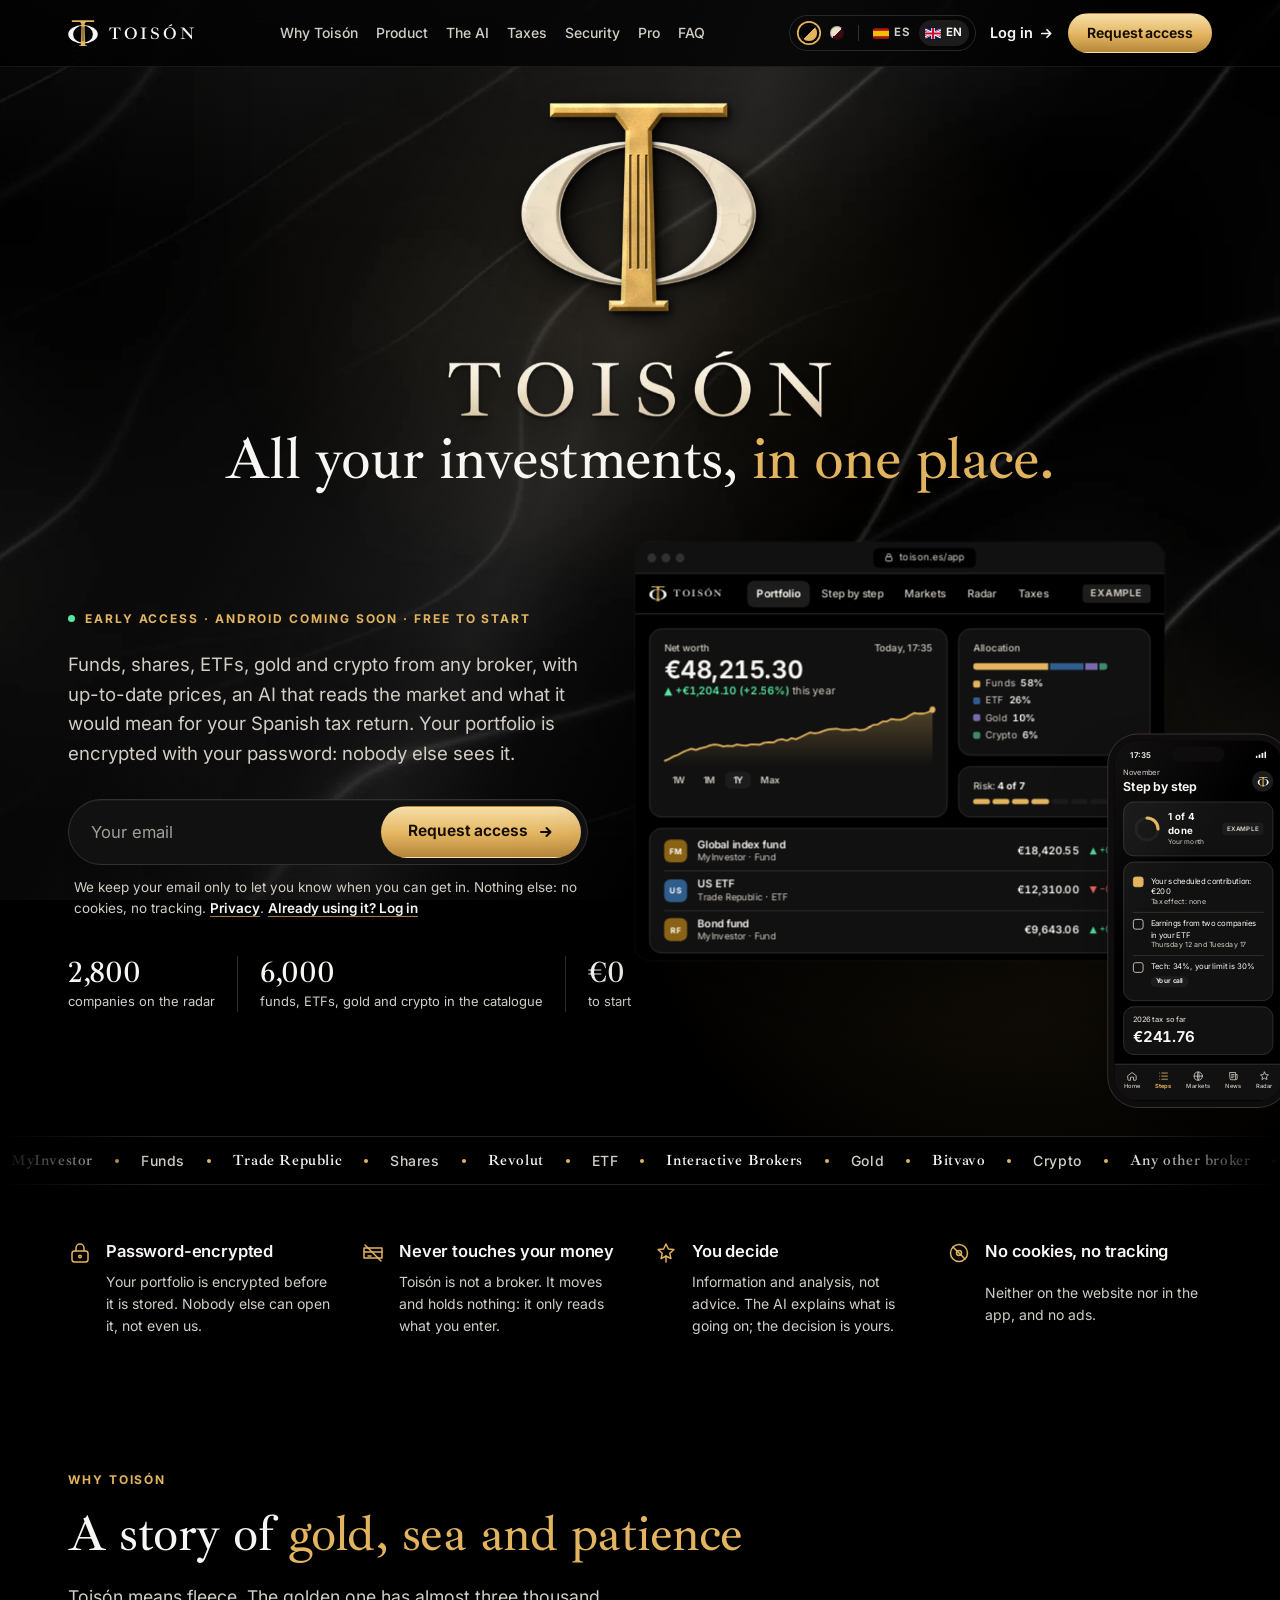
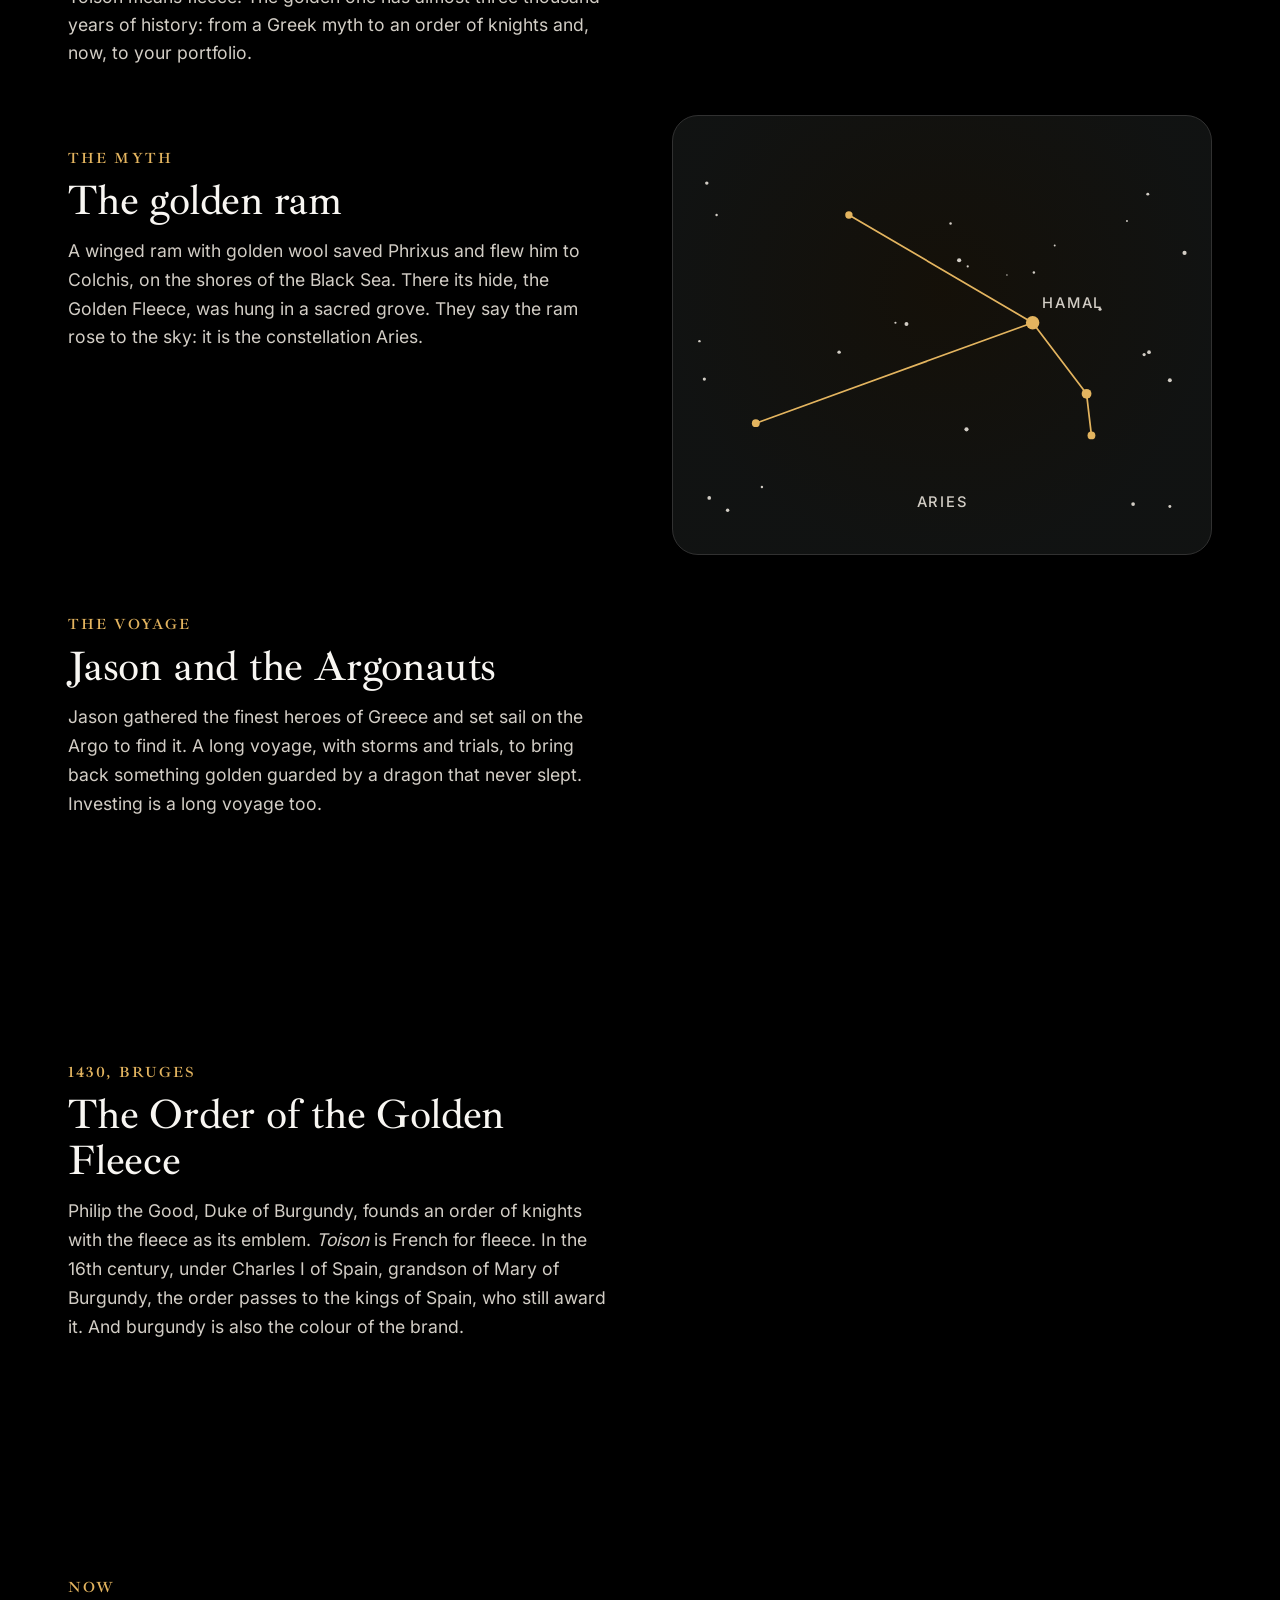
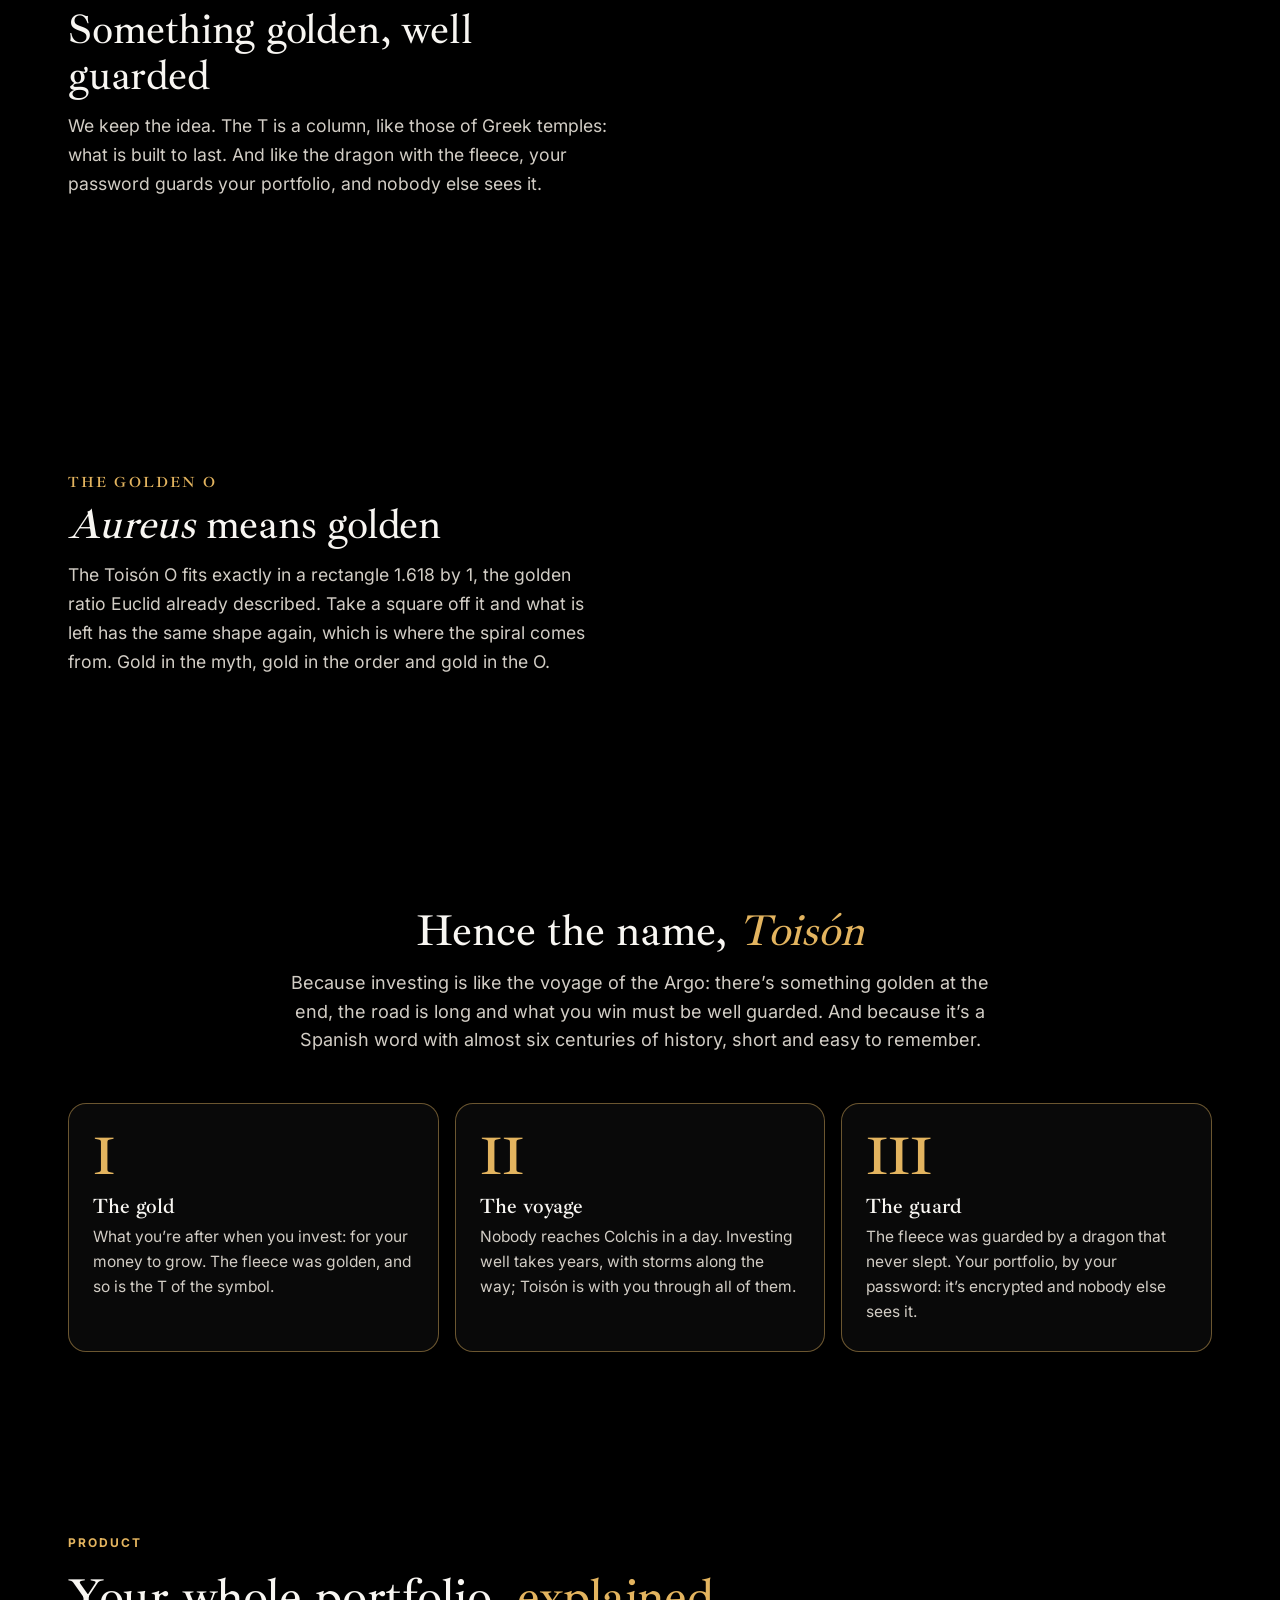
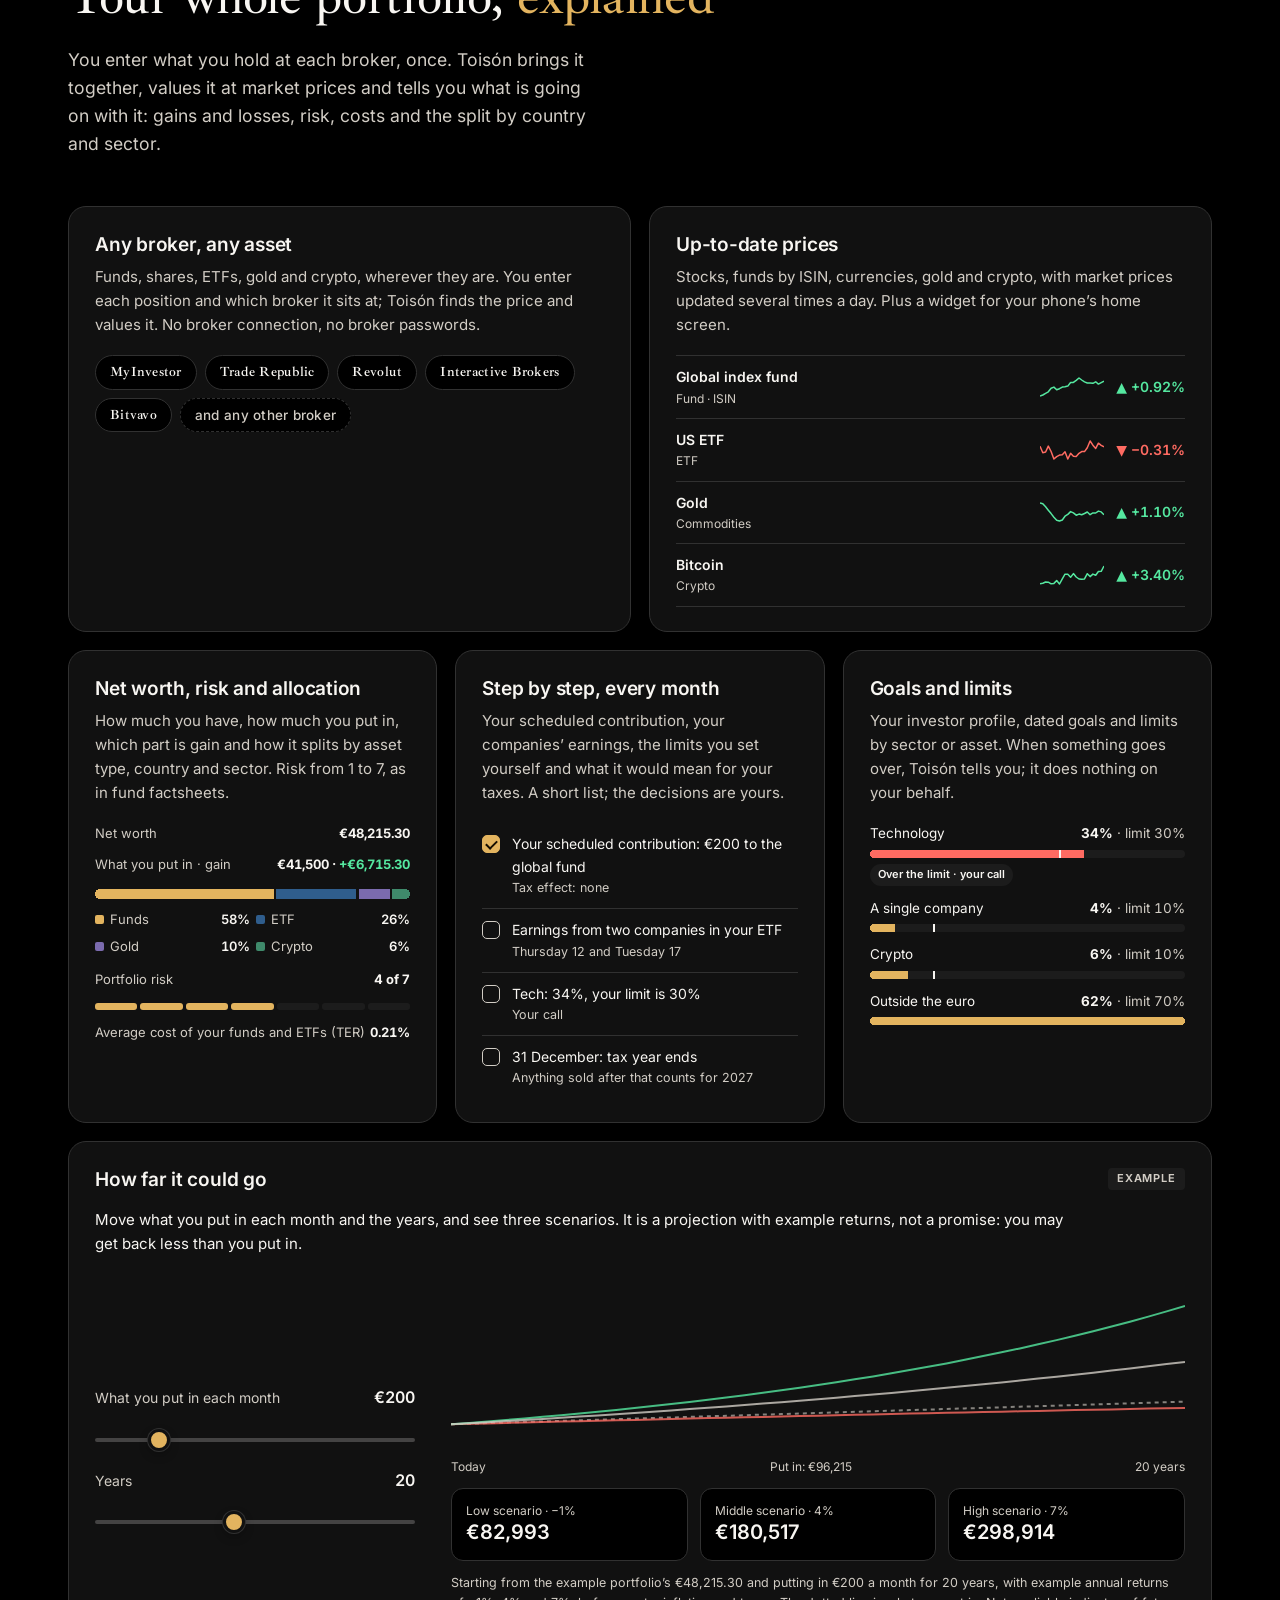
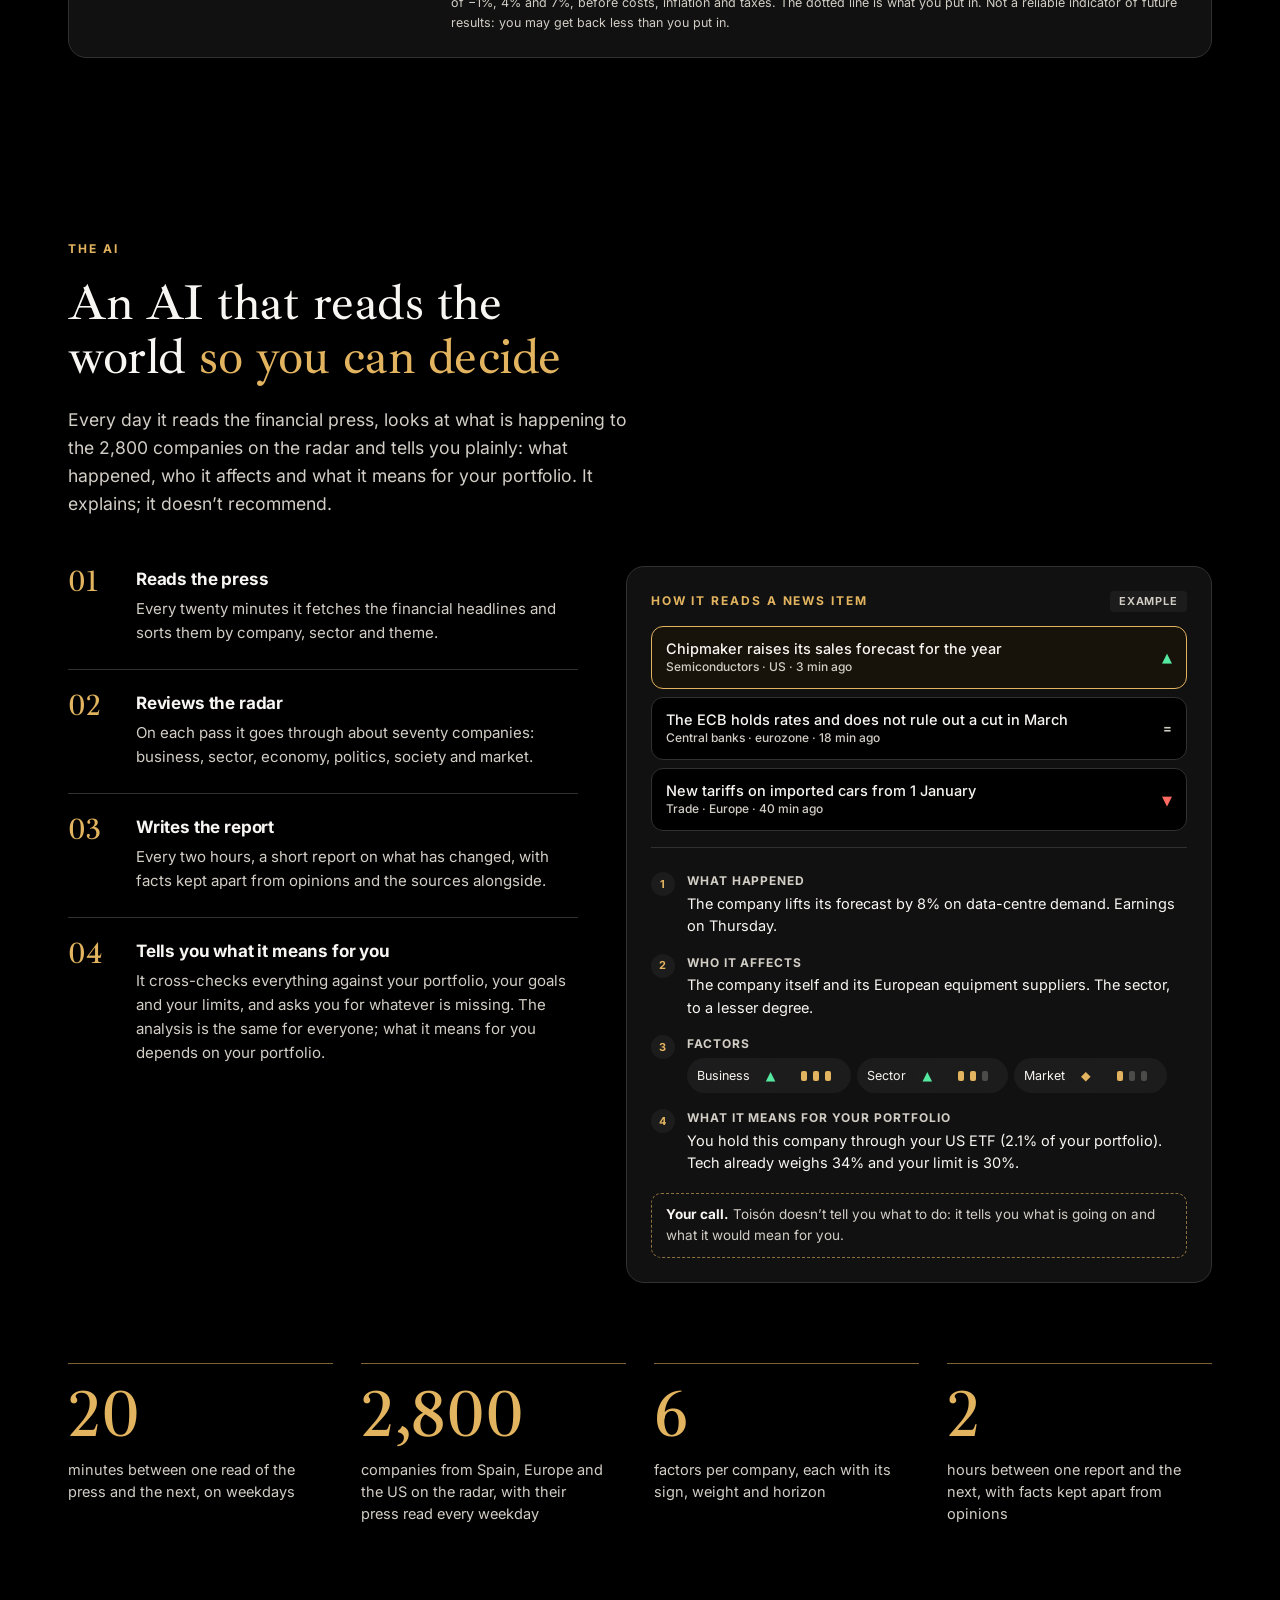
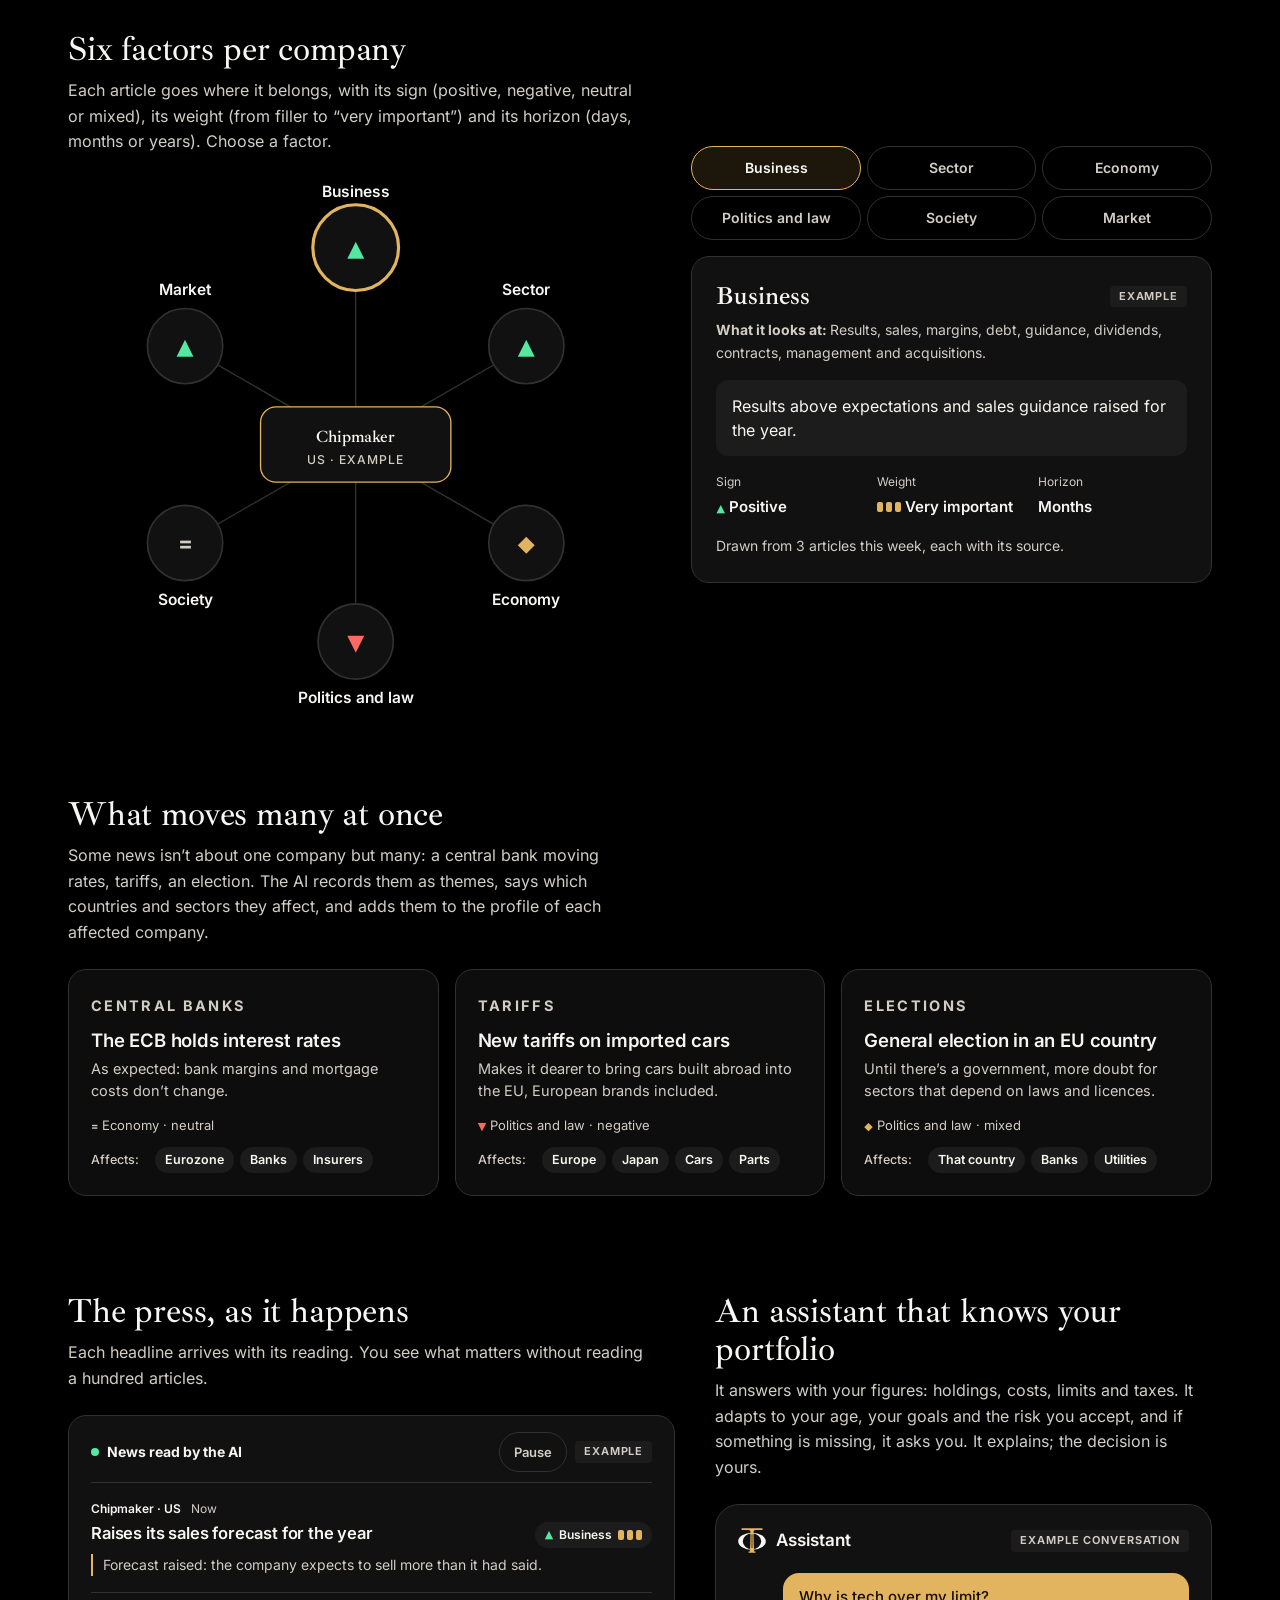
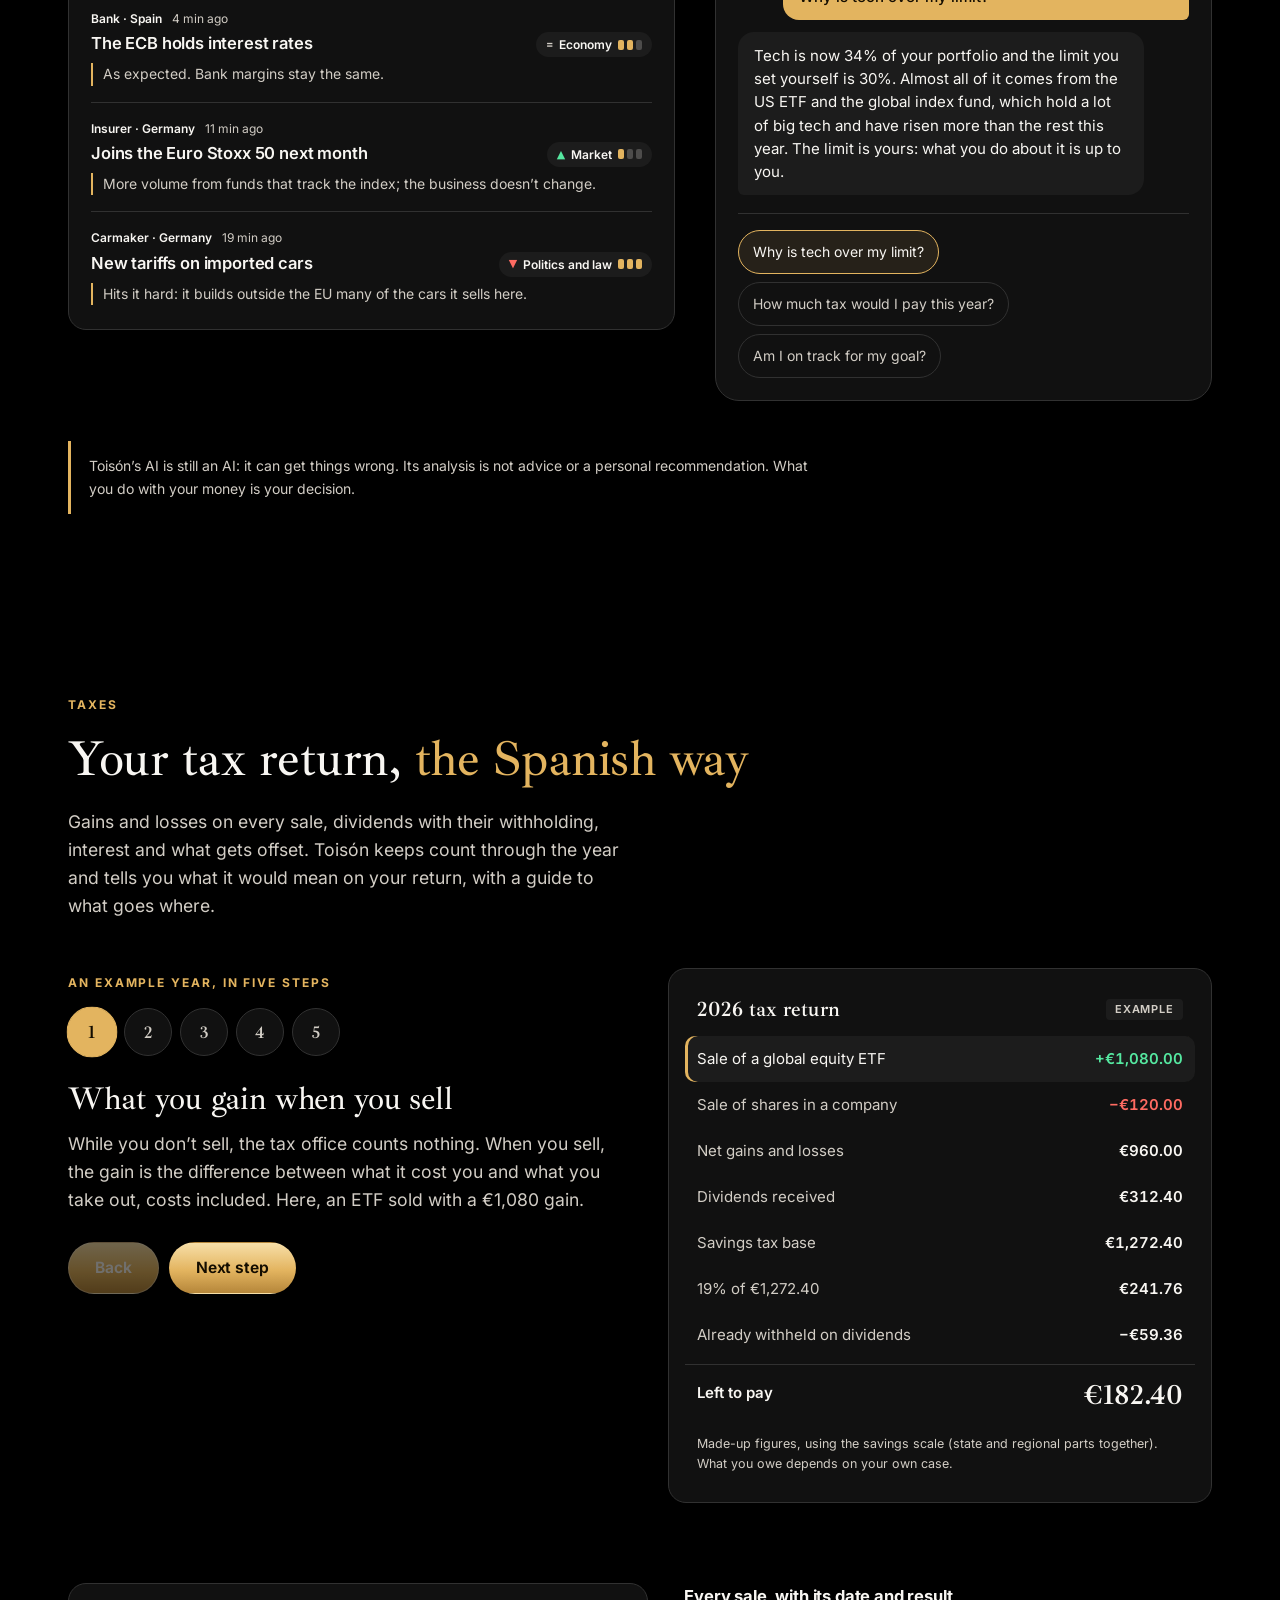
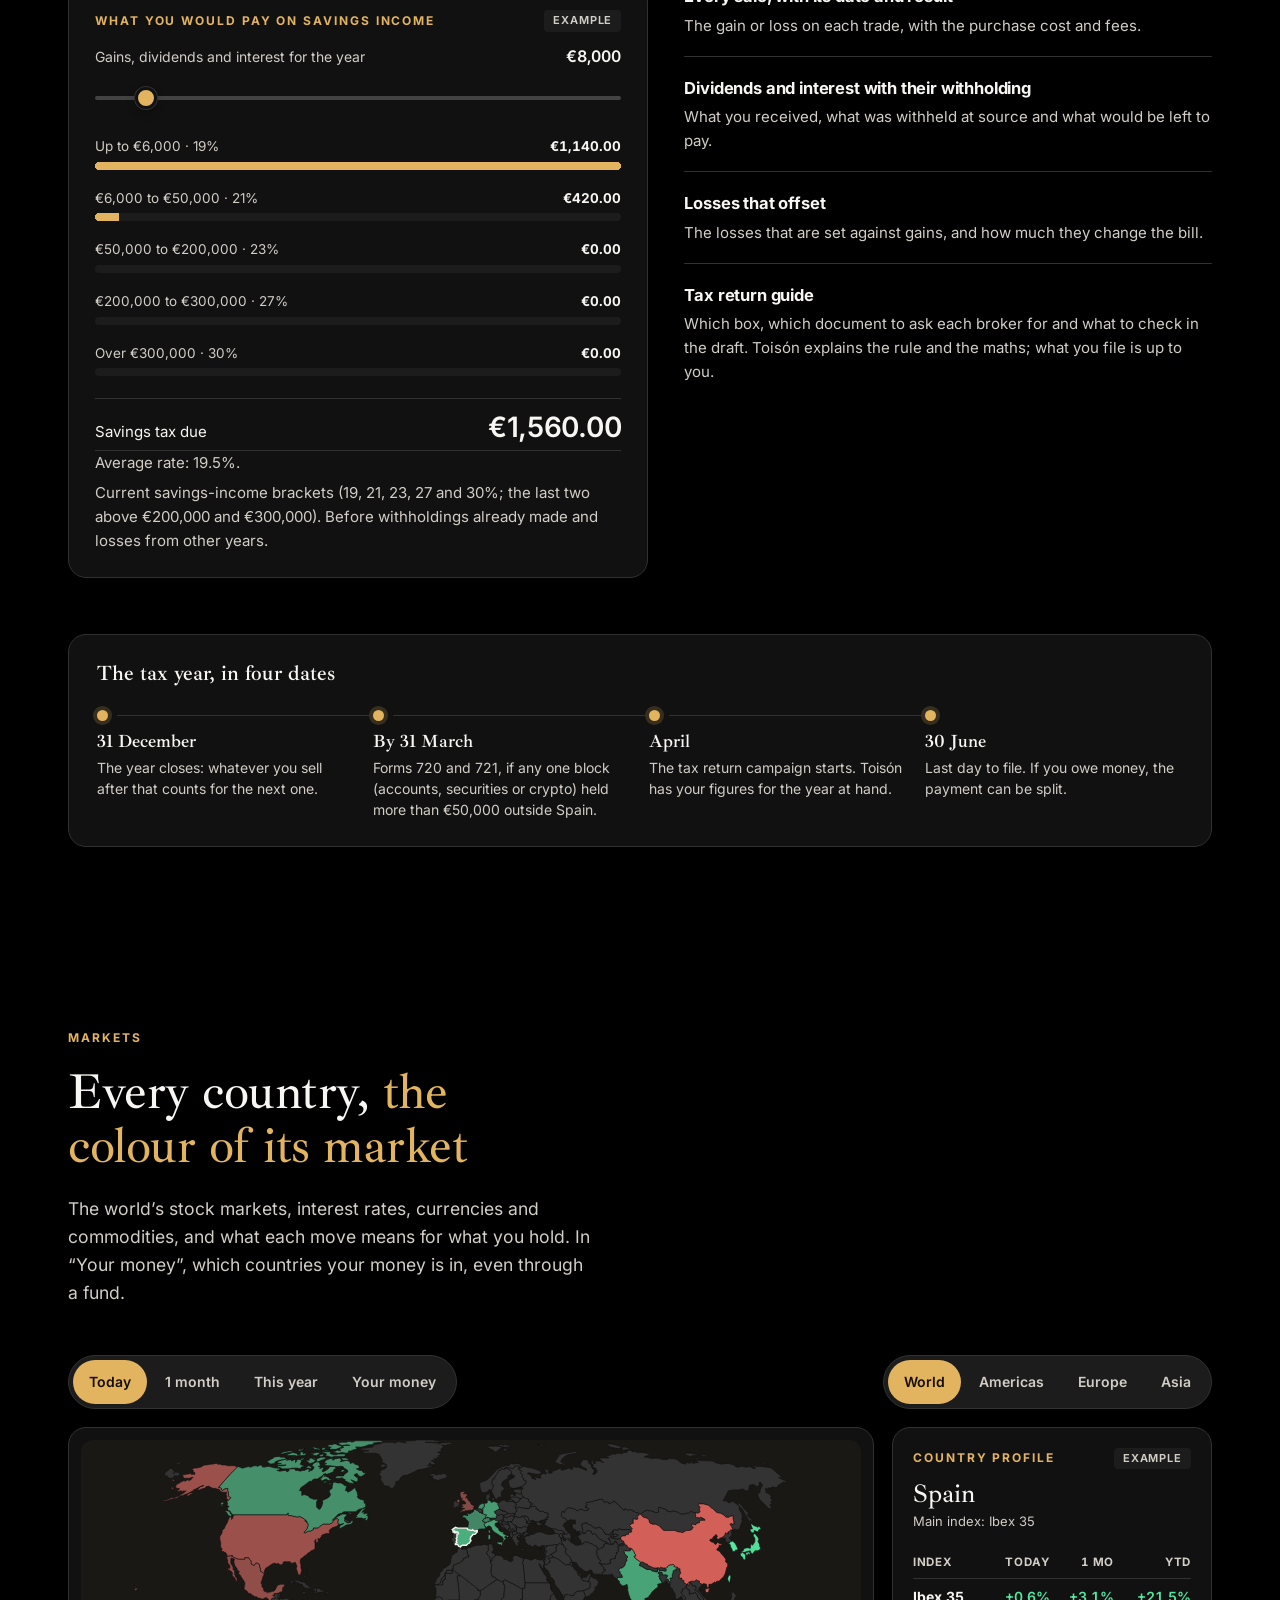
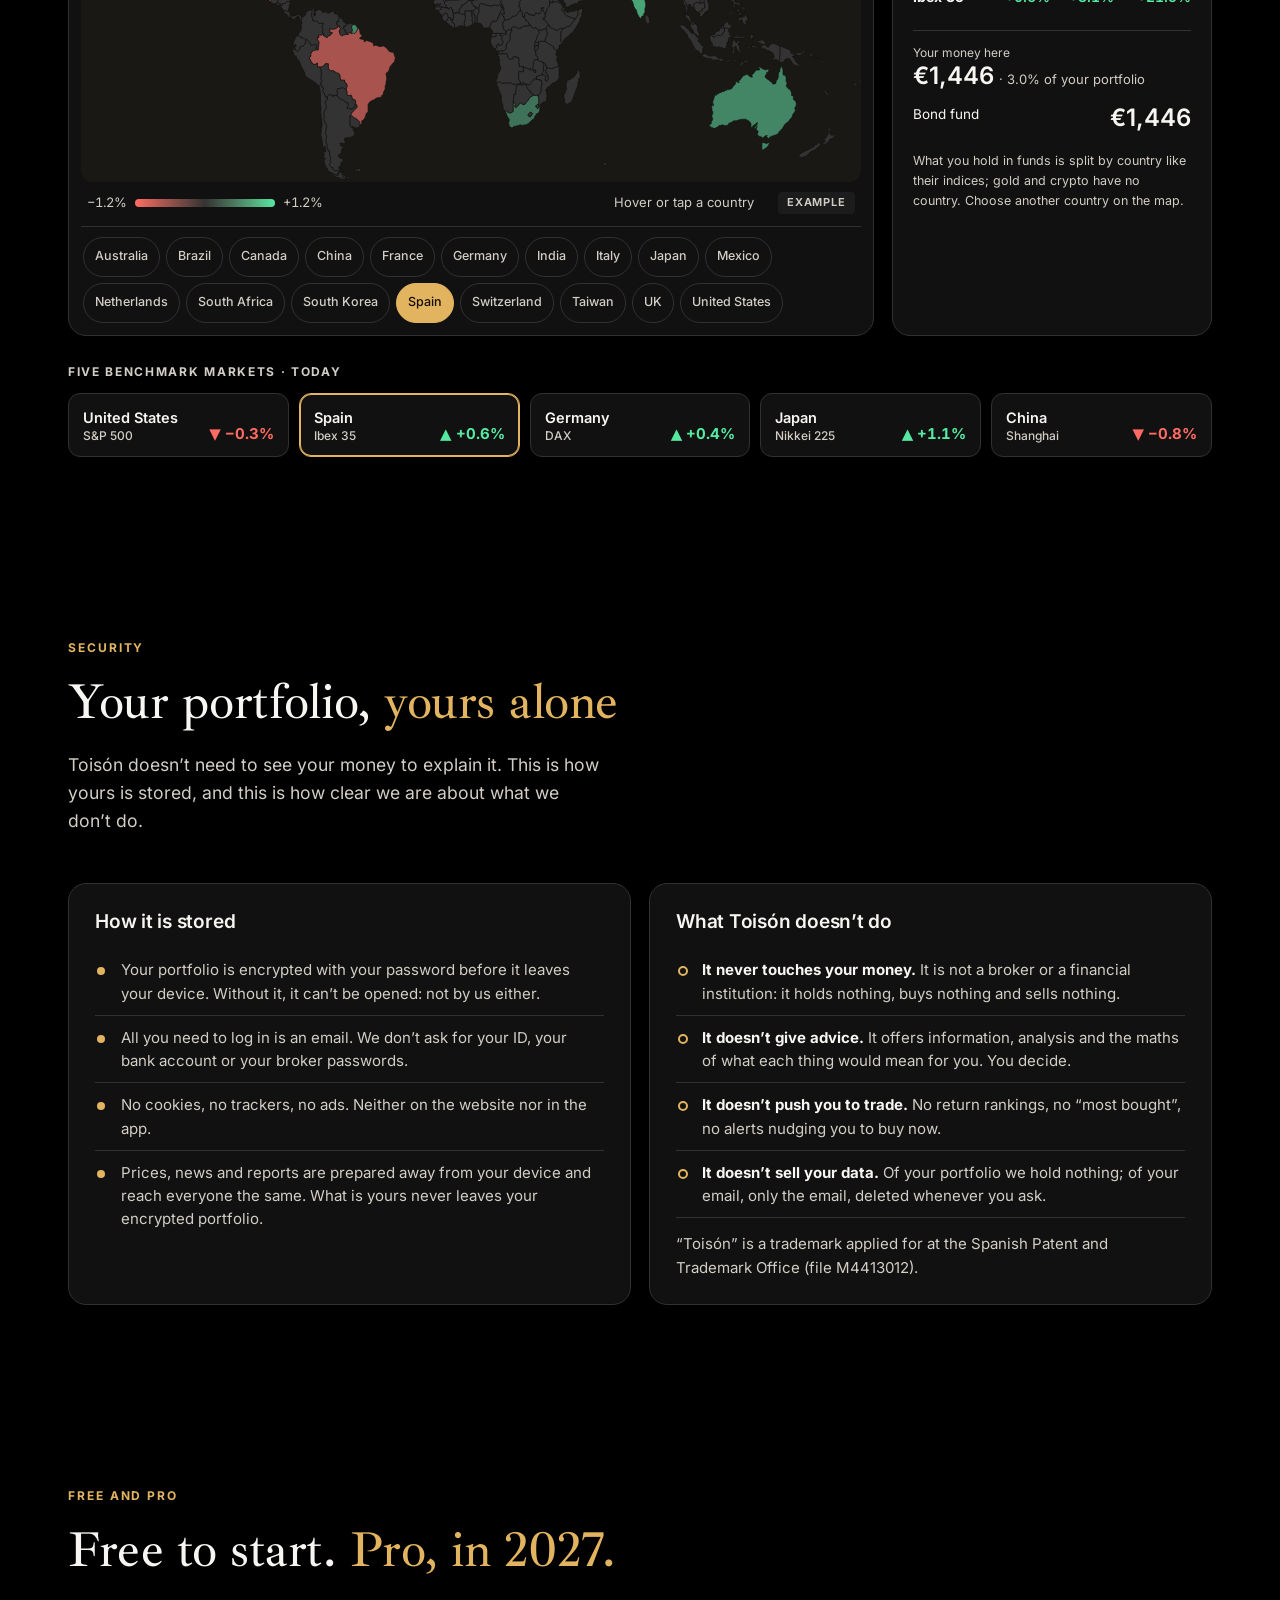
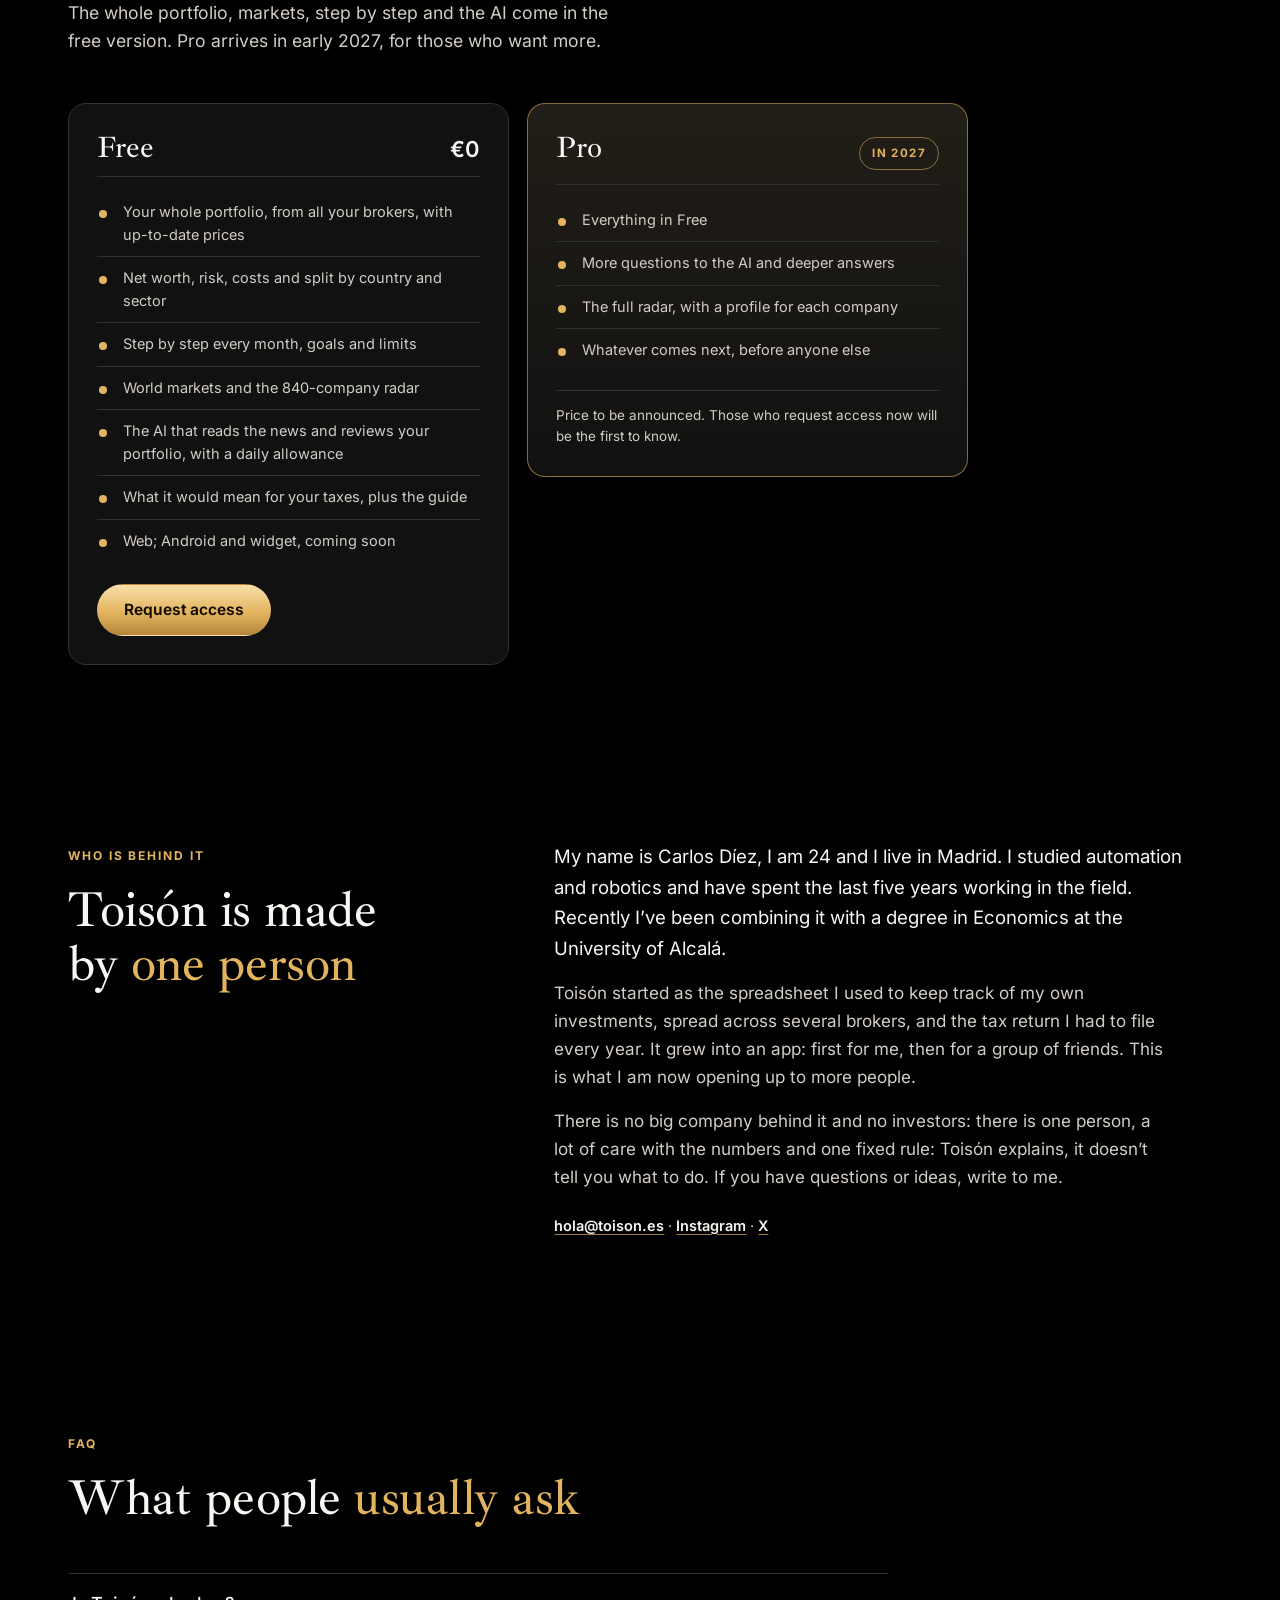
==== commit 897877c8: "en.js: aclara cómo se mantienen los textos de las páginas legales; ?v=20261107i Co-Authored-By: Clau" ====
--- a/index.html
+++ b/index.html
@@ -32,7 +32,7 @@
 <link rel="apple-touch-icon" href="toison-icono.webp">
 <link rel="preload" href="fonts/ibarra.woff2" as="font" type="font/woff2" crossorigin>
 <link rel="preload" href="fonts/inter.woff2" as="font" type="font/woff2" crossorigin>
-<link rel="stylesheet" href="css/web.css?v=20261107h">
+<link rel="stylesheet" href="css/web.css?v=20261107i">
 </head>
 <body>
 
@@ -675,7 +675,7 @@
   </div>
 </footer>
 
-<script src="js/en.js?v=20261107h" defer></script>
-<script src="js/web.js?v=20261107h" defer></script>
+<script src="js/en.js?v=20261107i" defer></script>
+<script src="js/web.js?v=20261107i" defer></script>
 </body>
 </html>
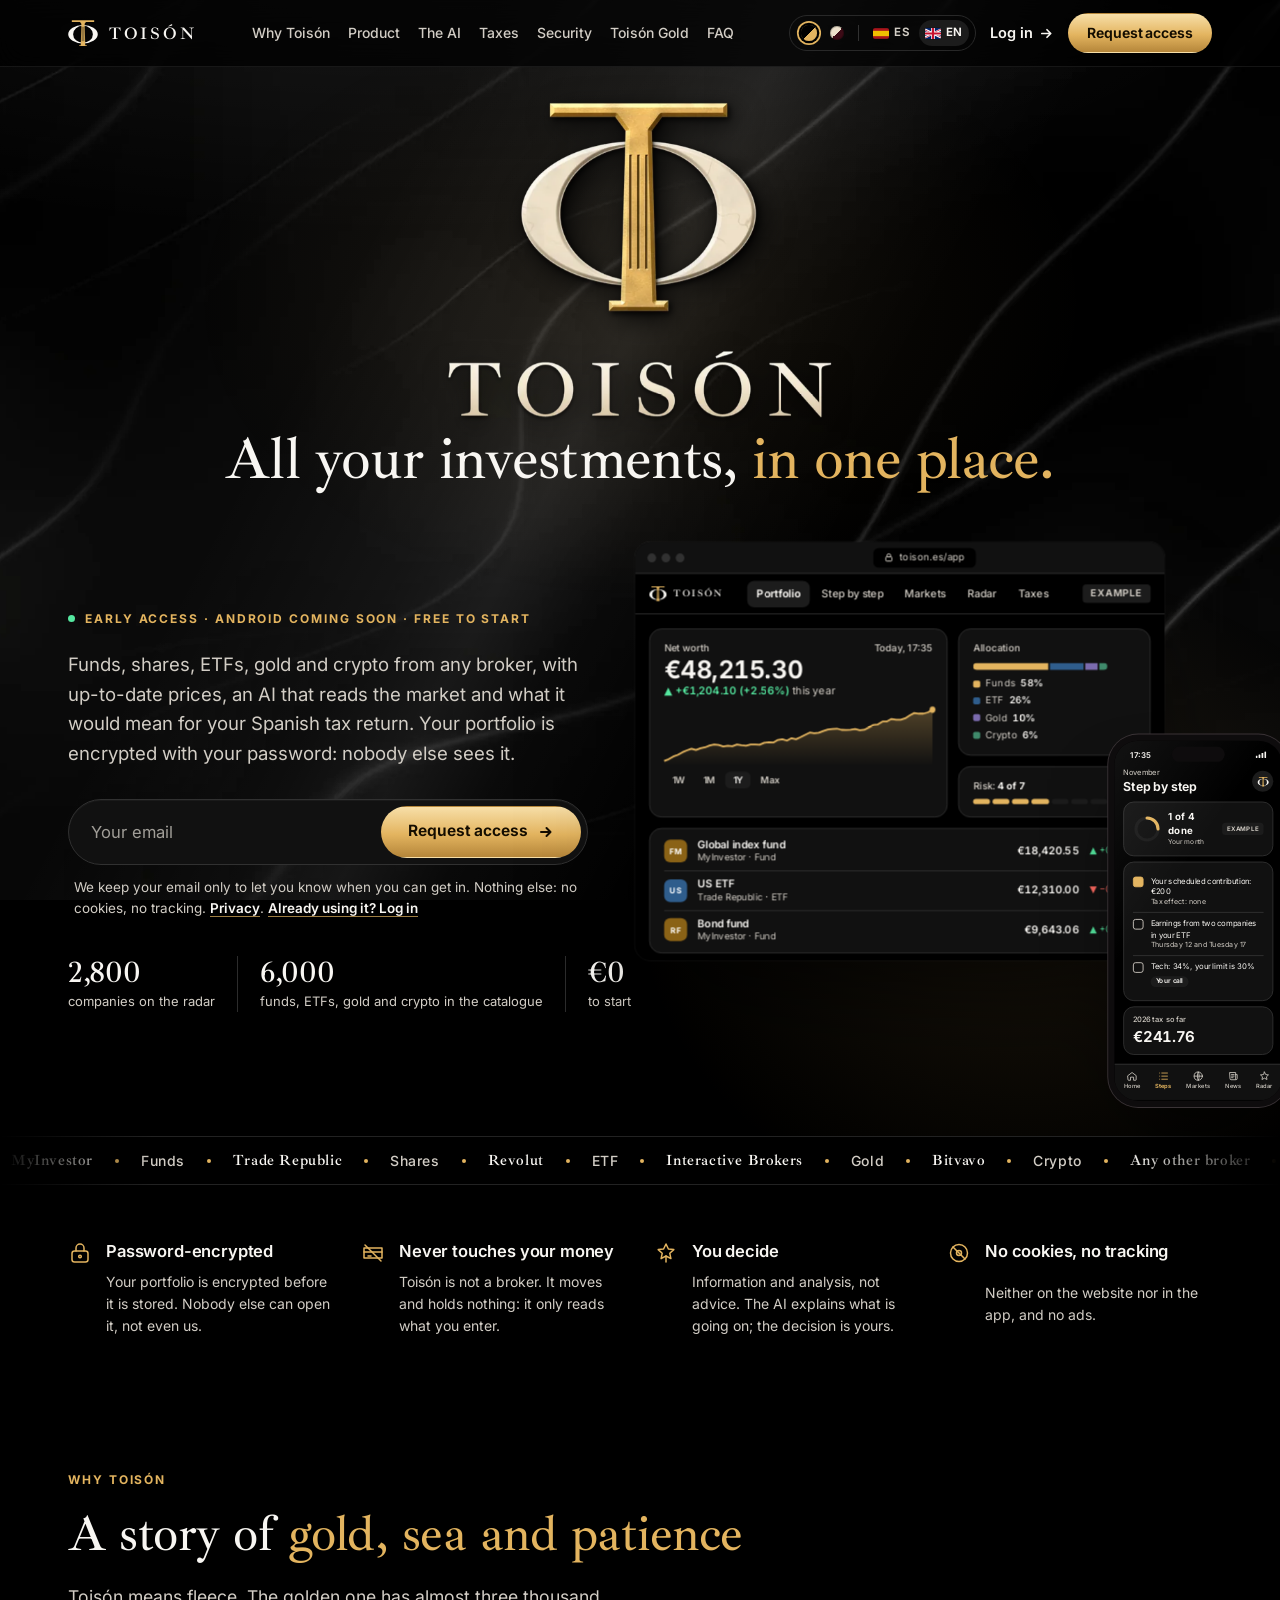
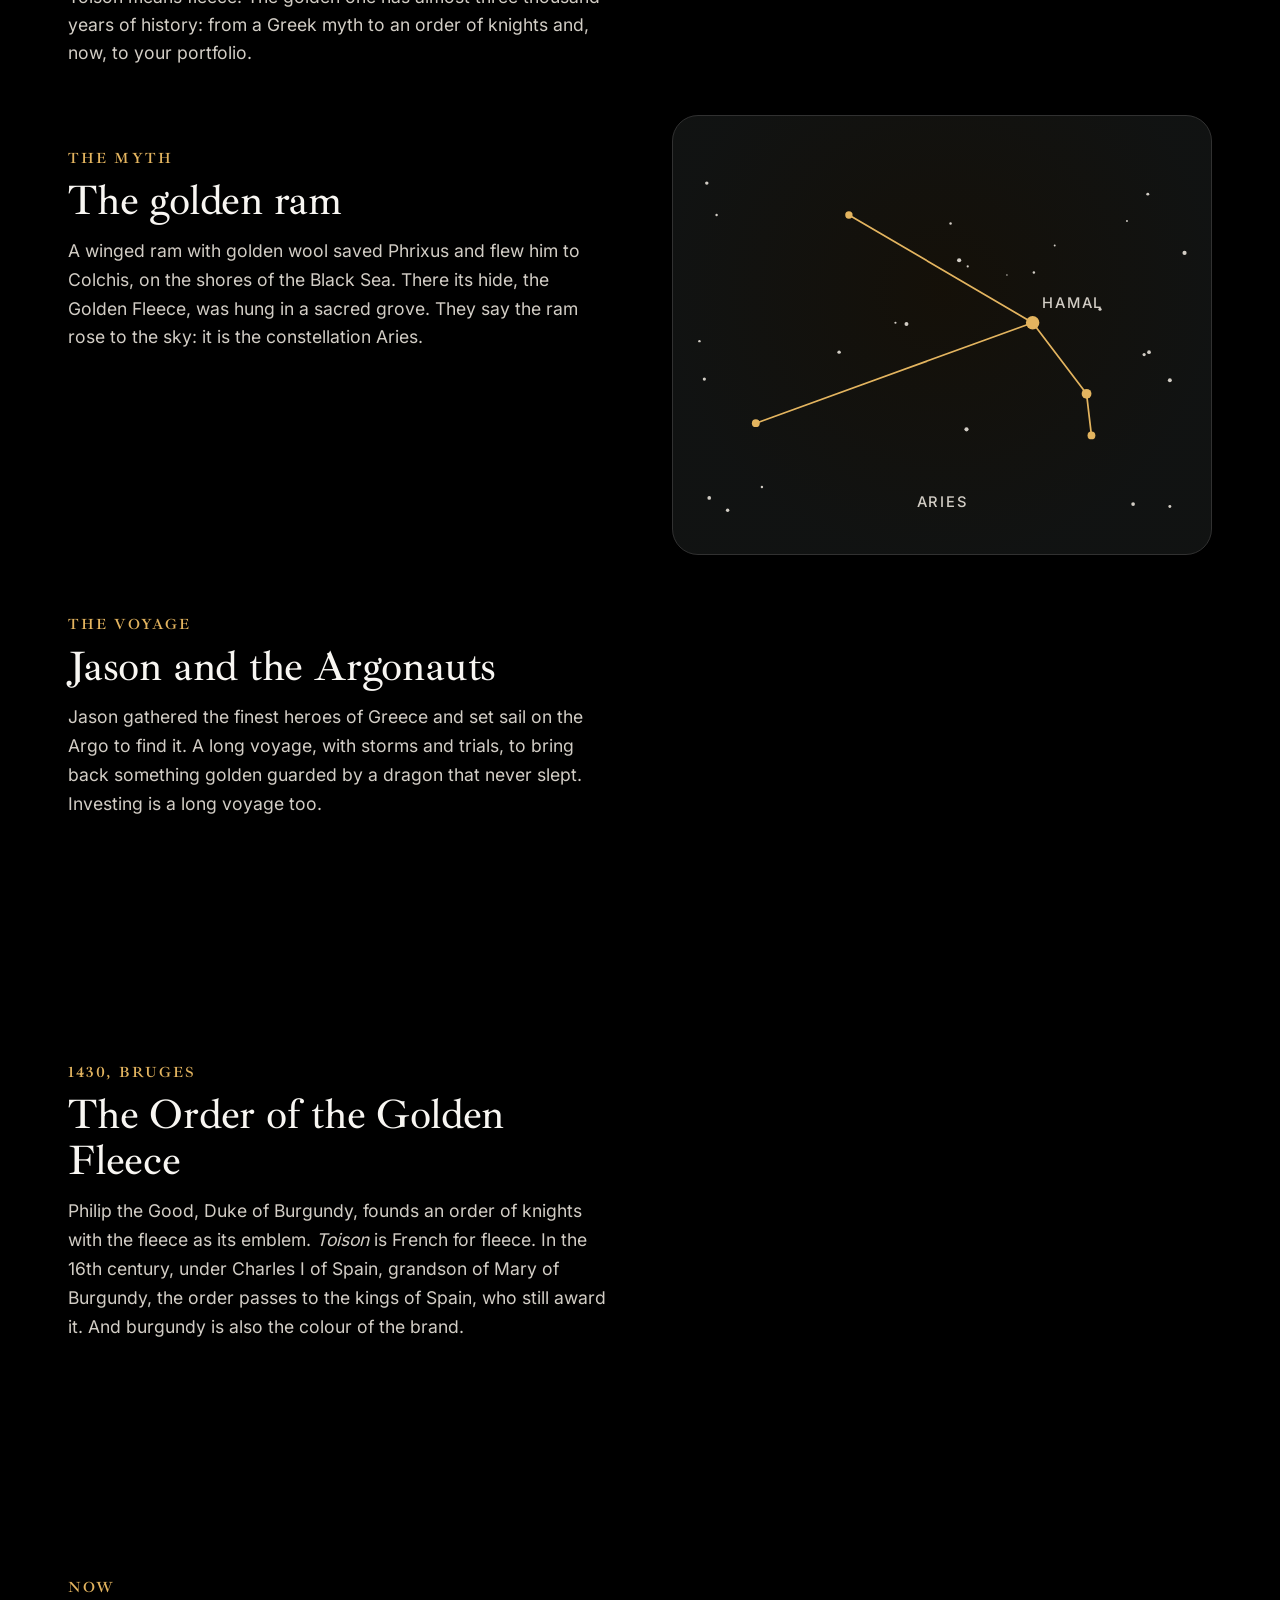
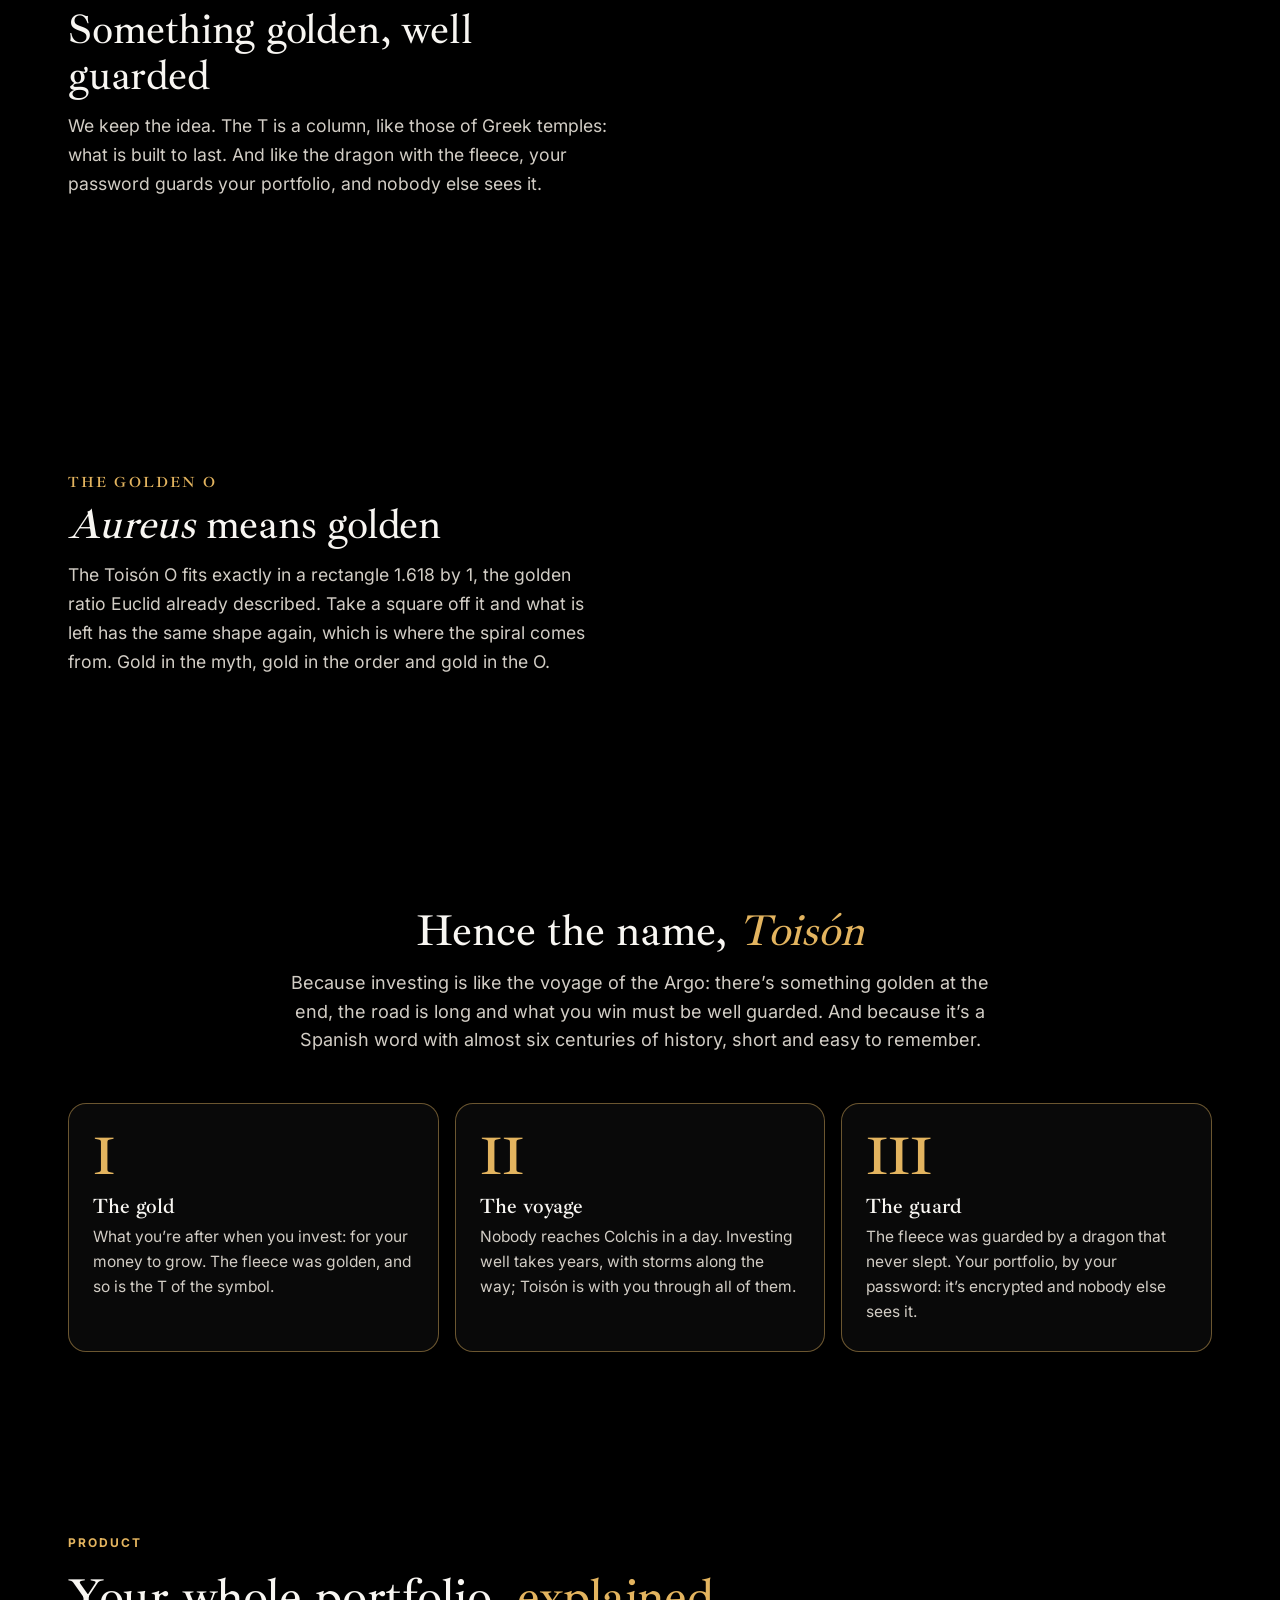
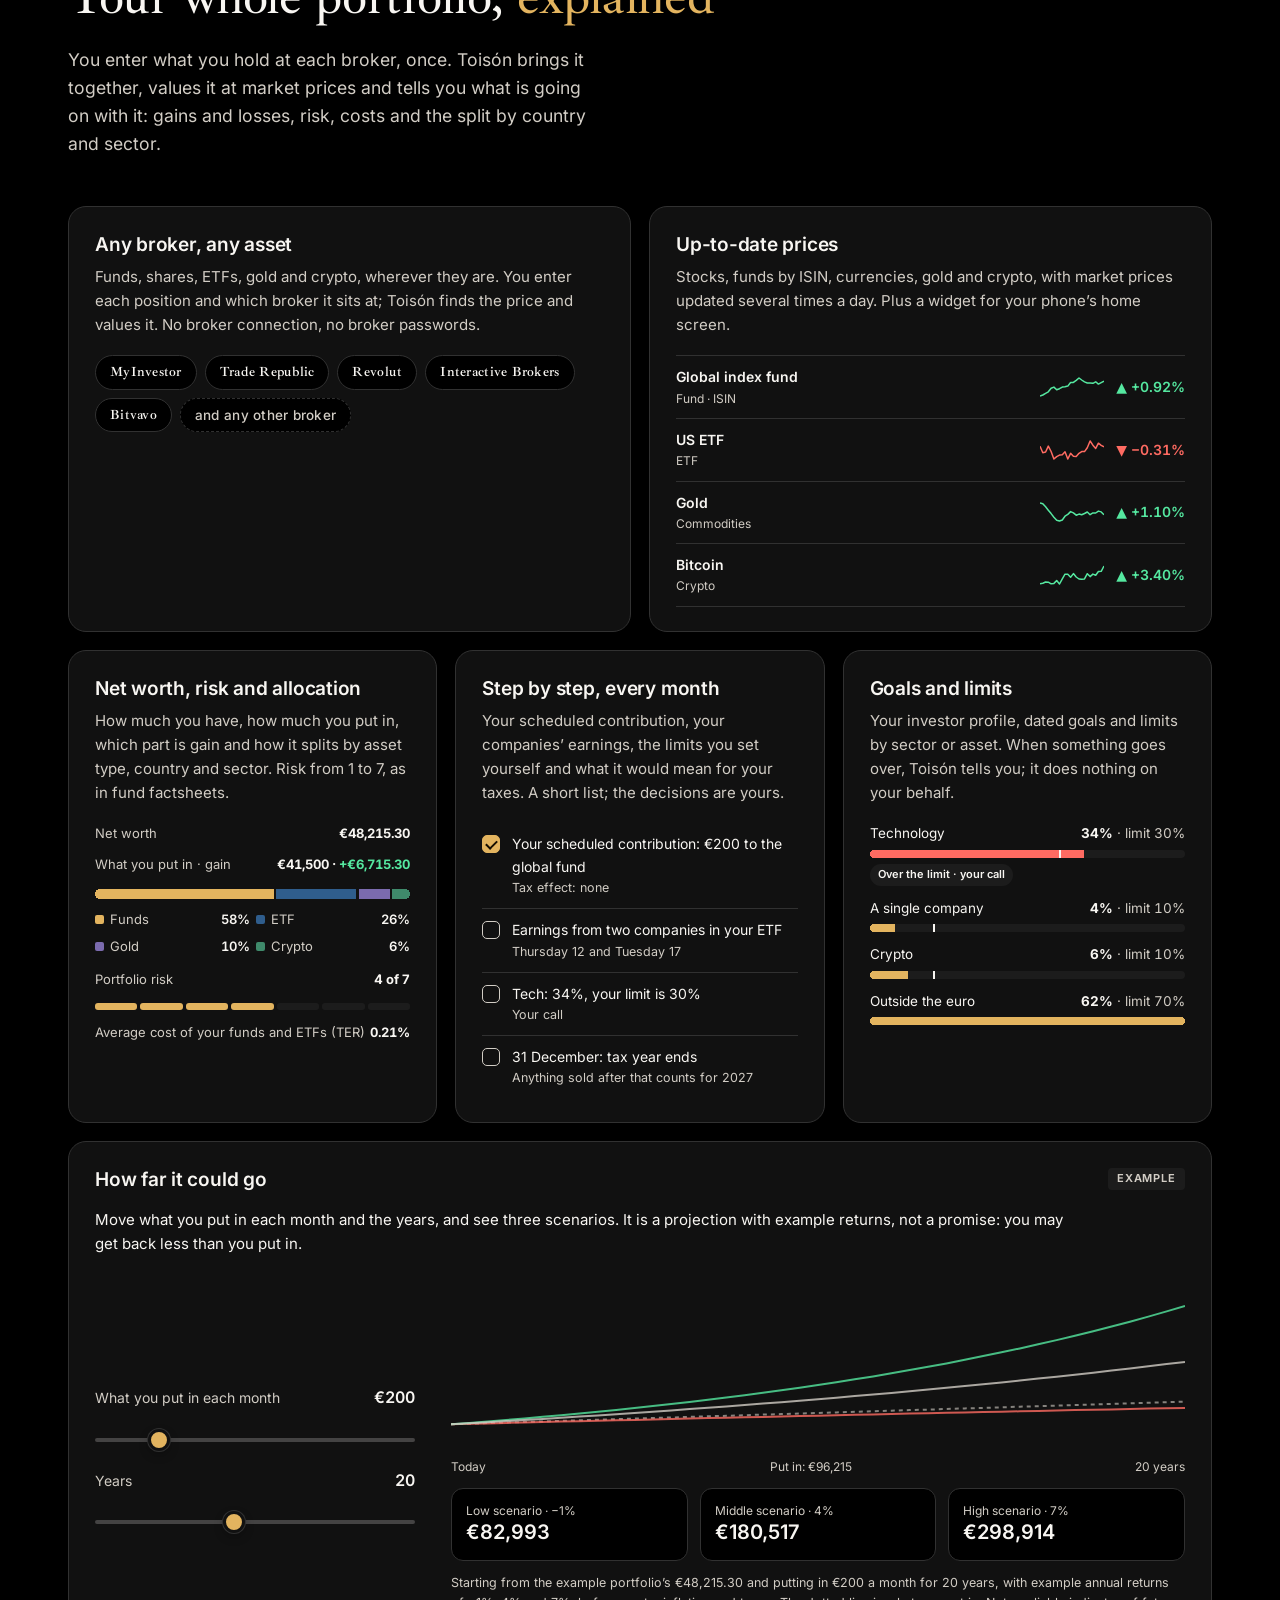
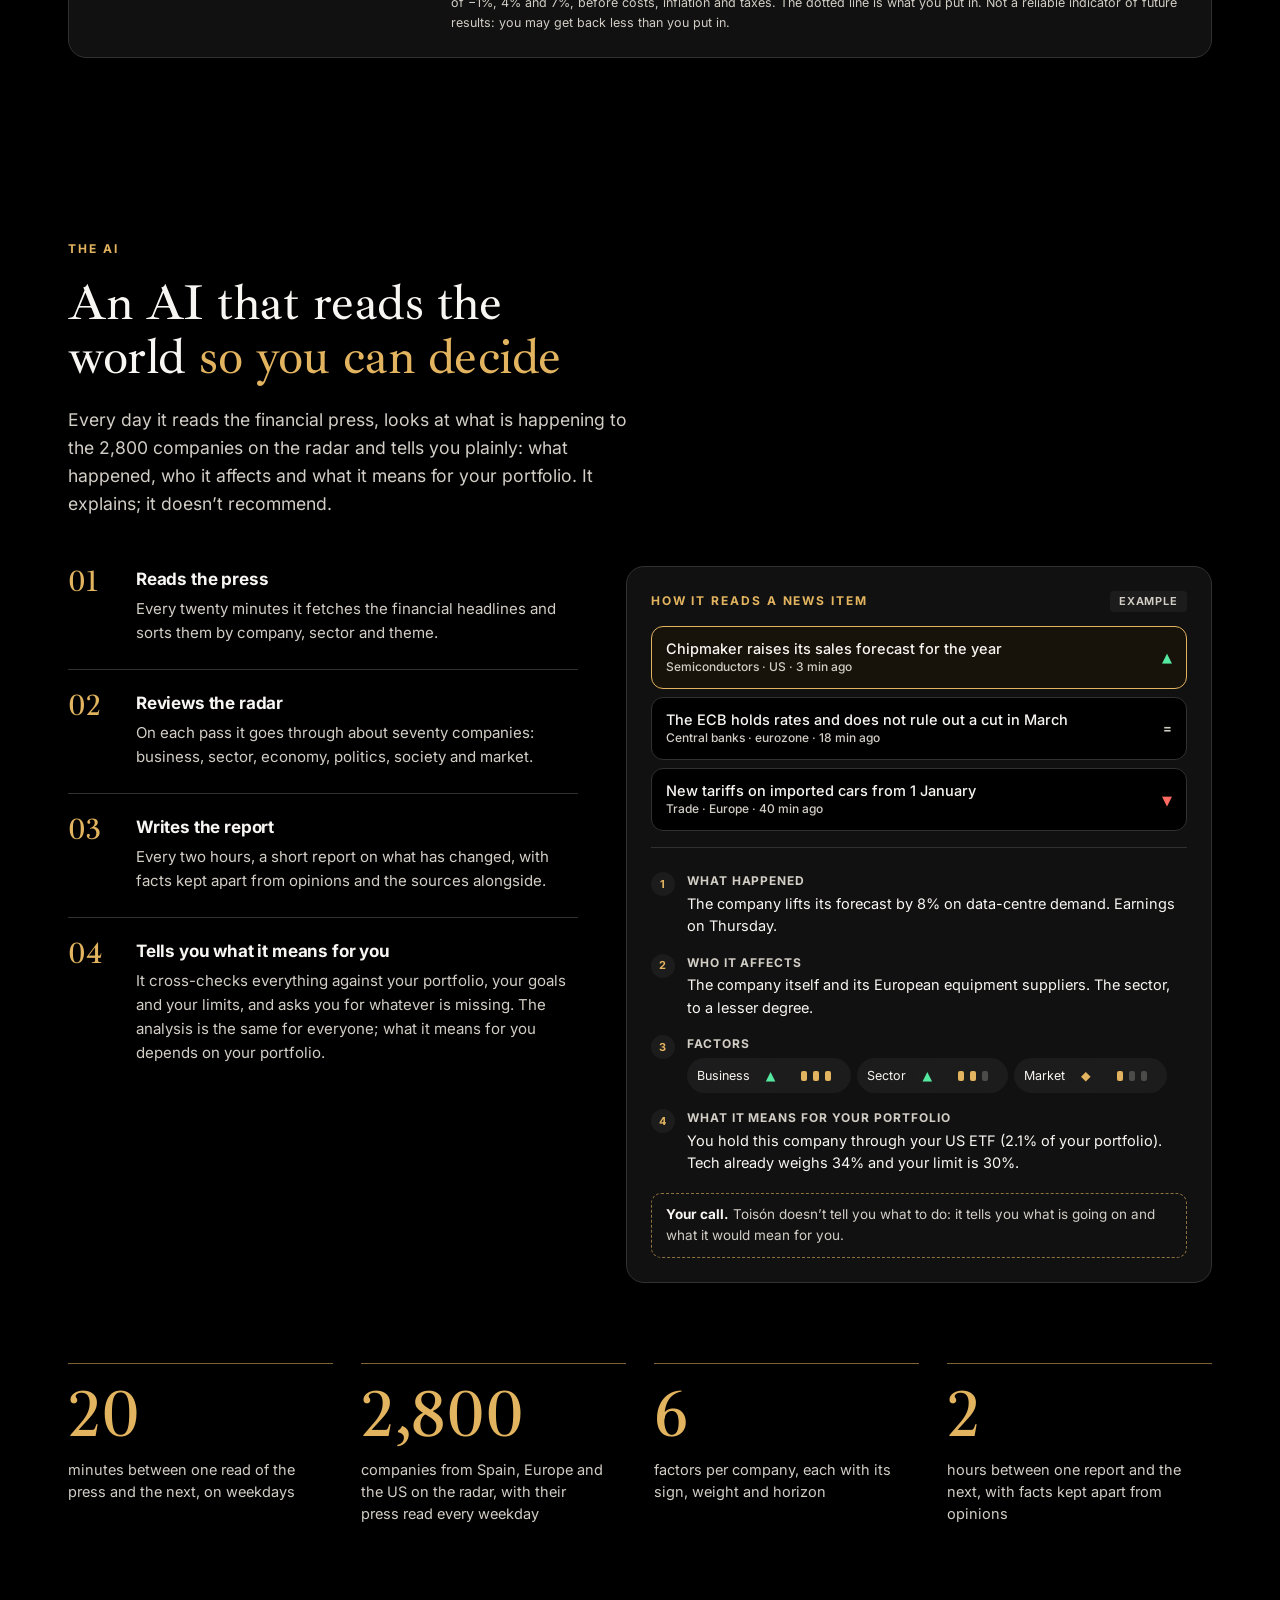
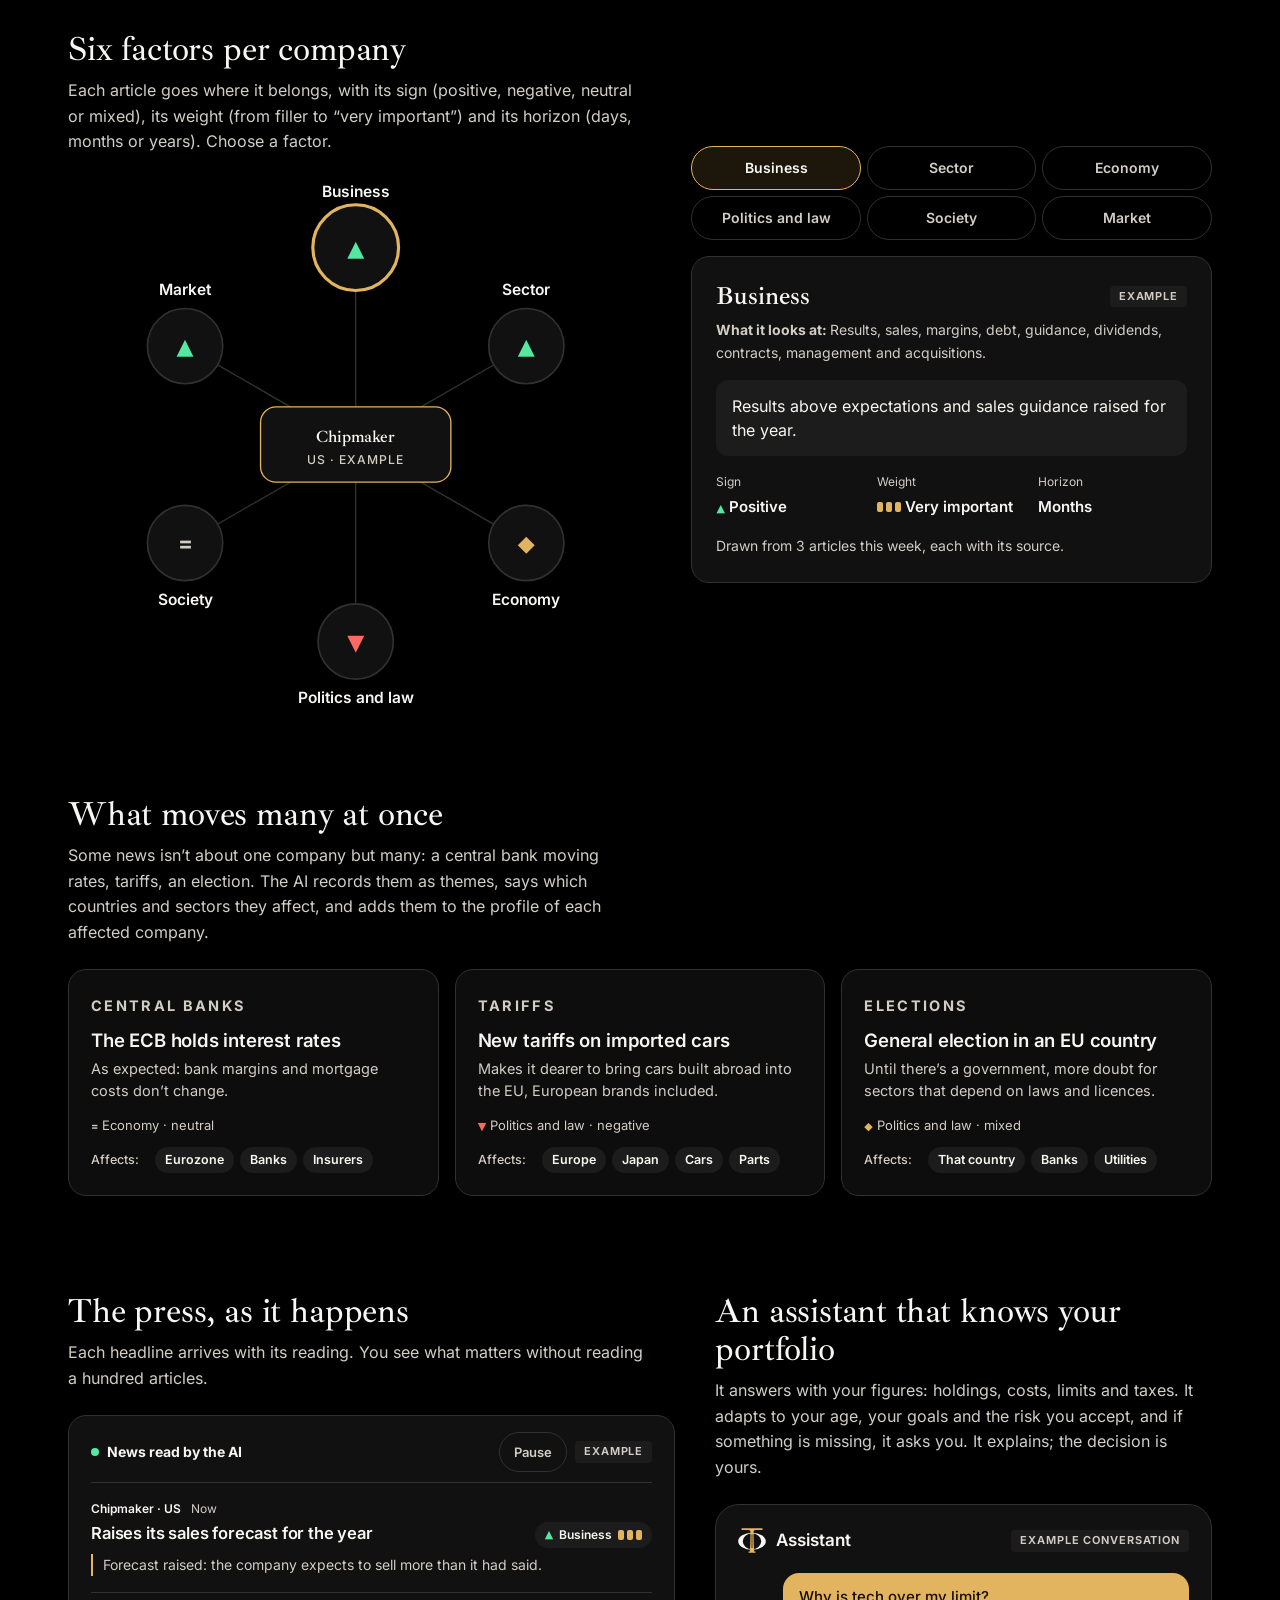
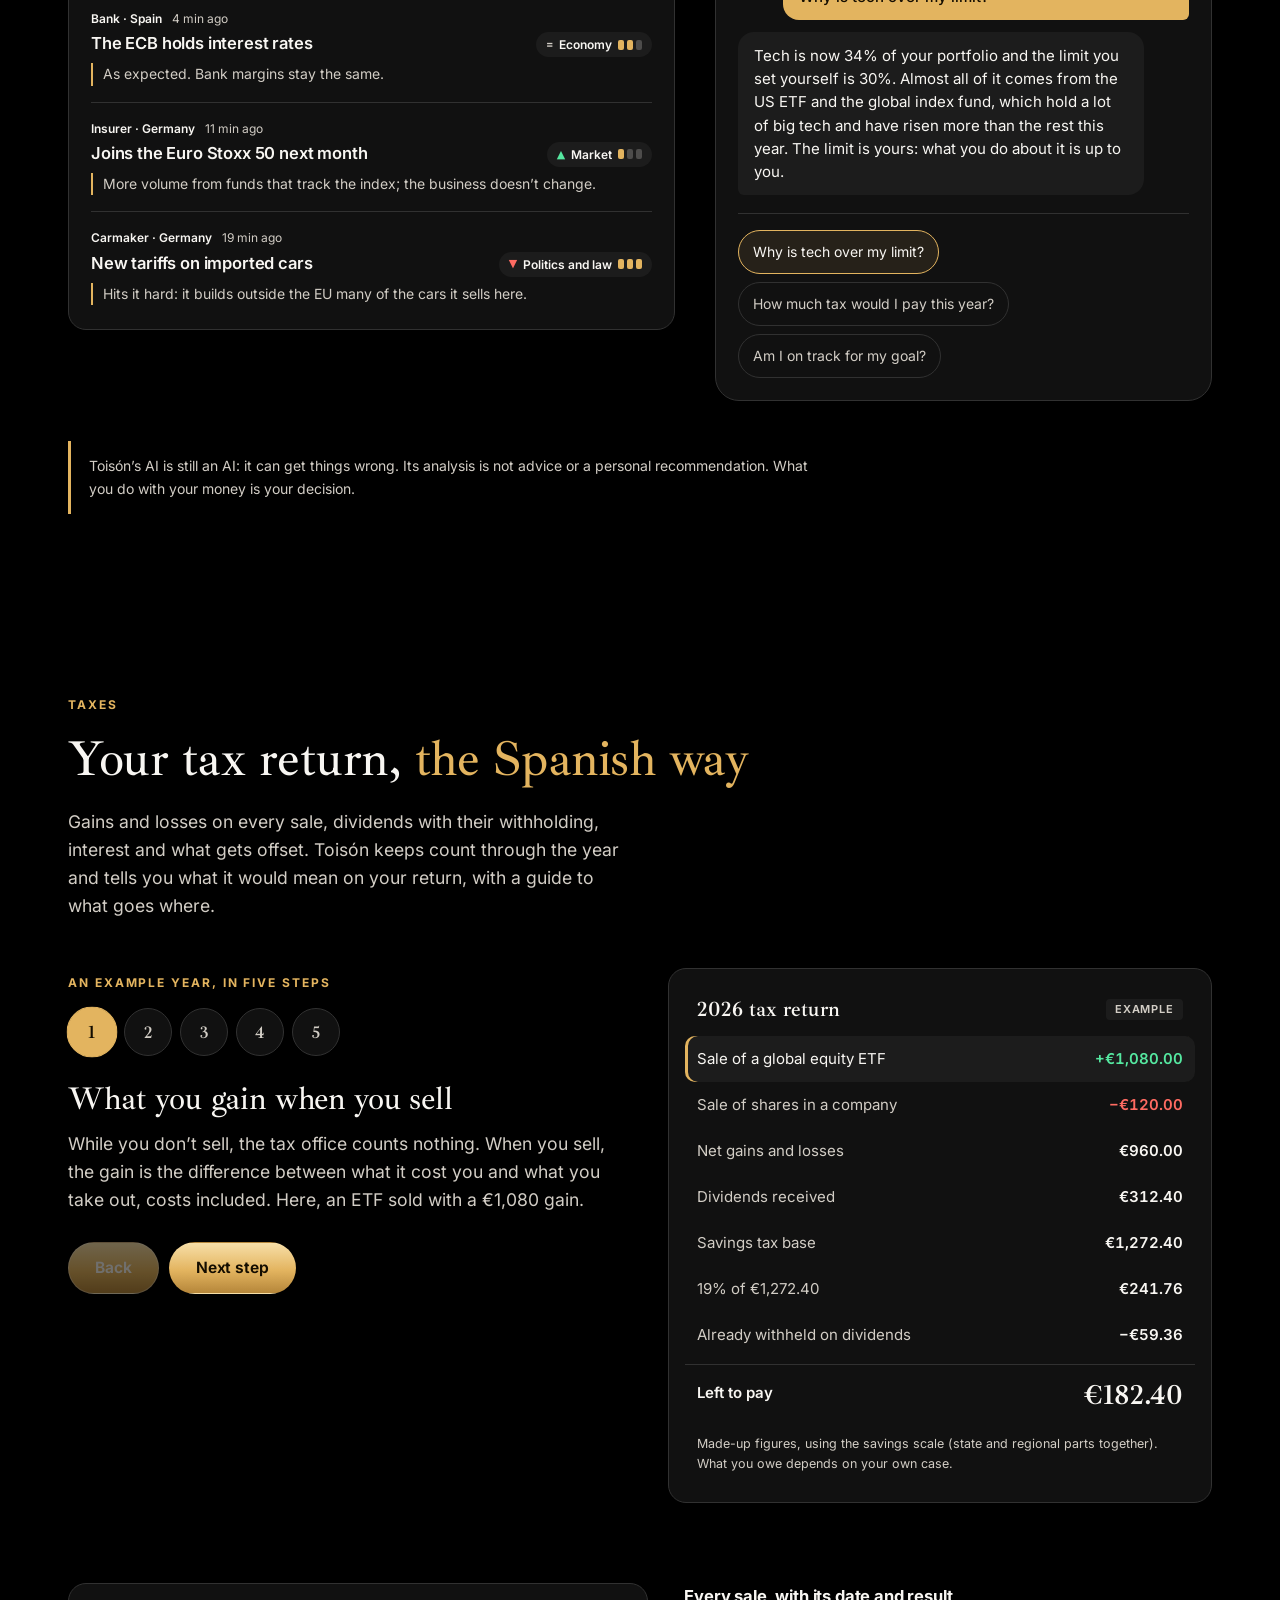
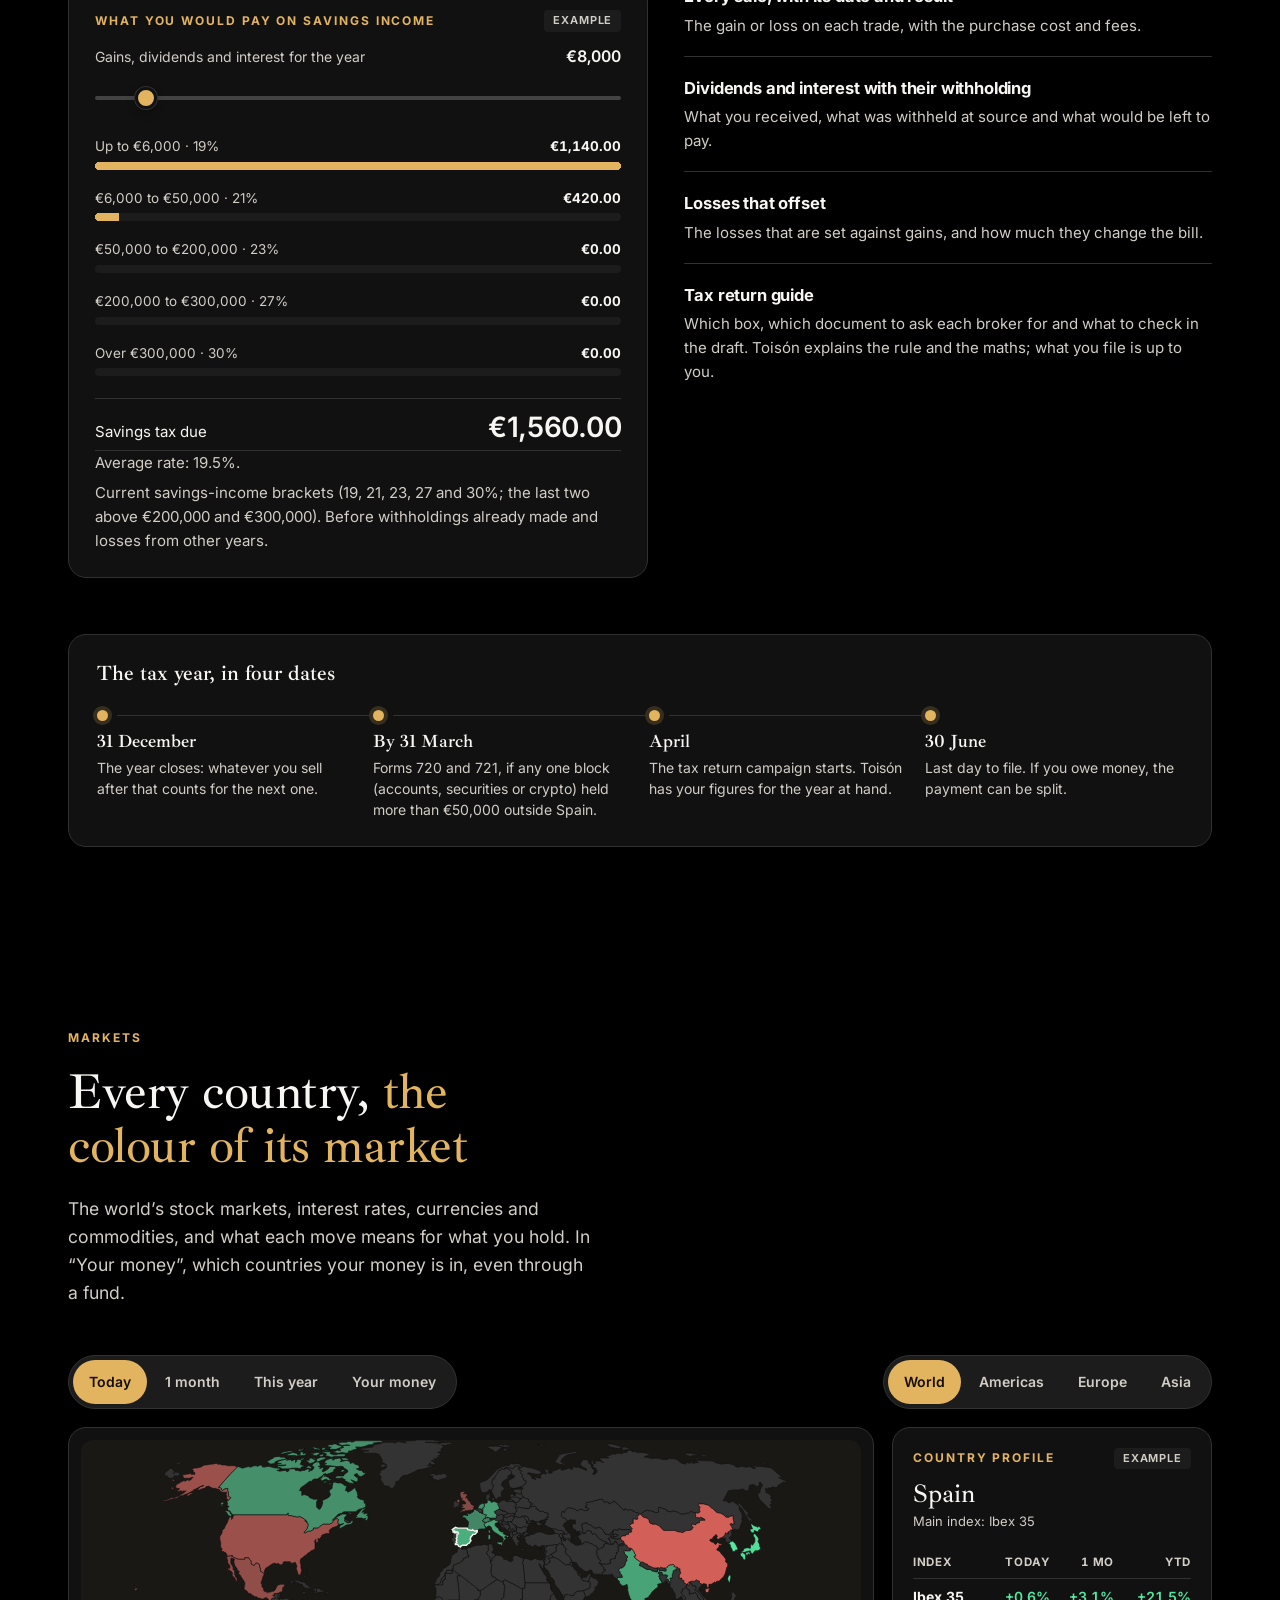
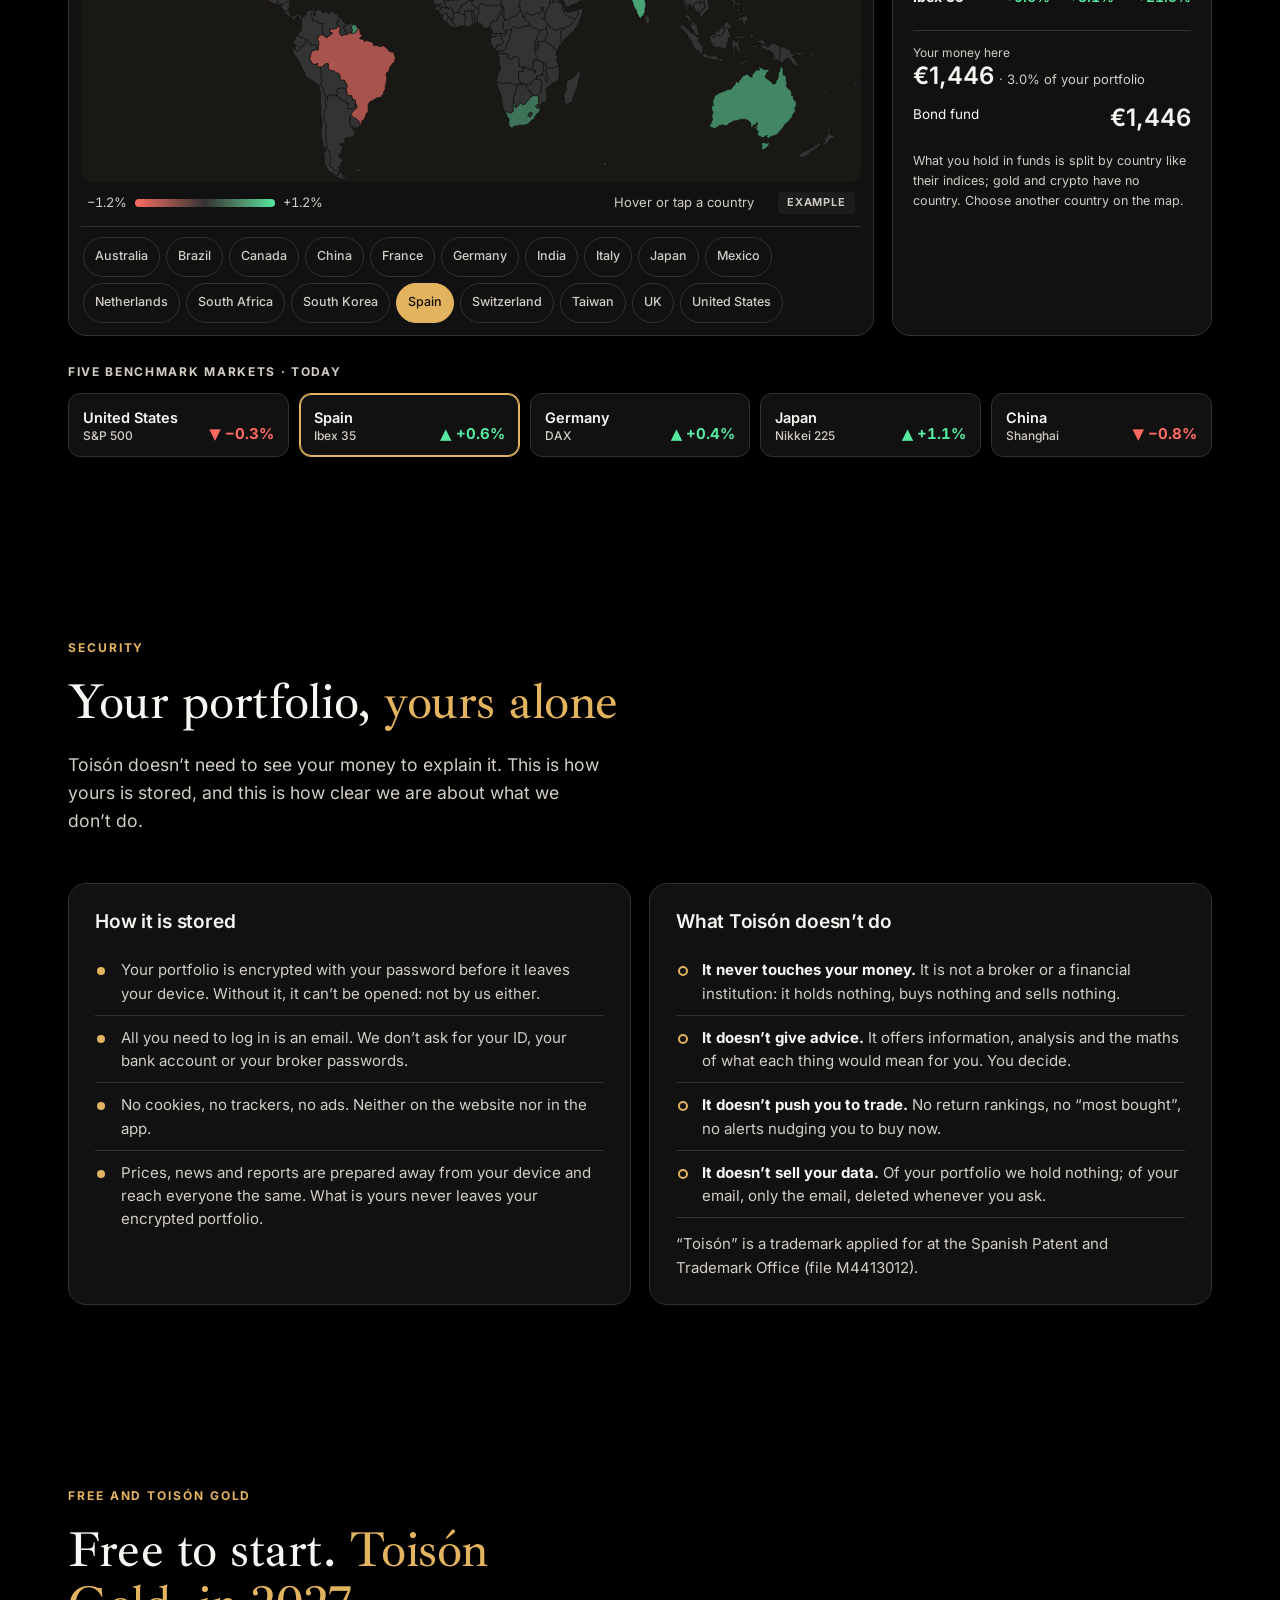
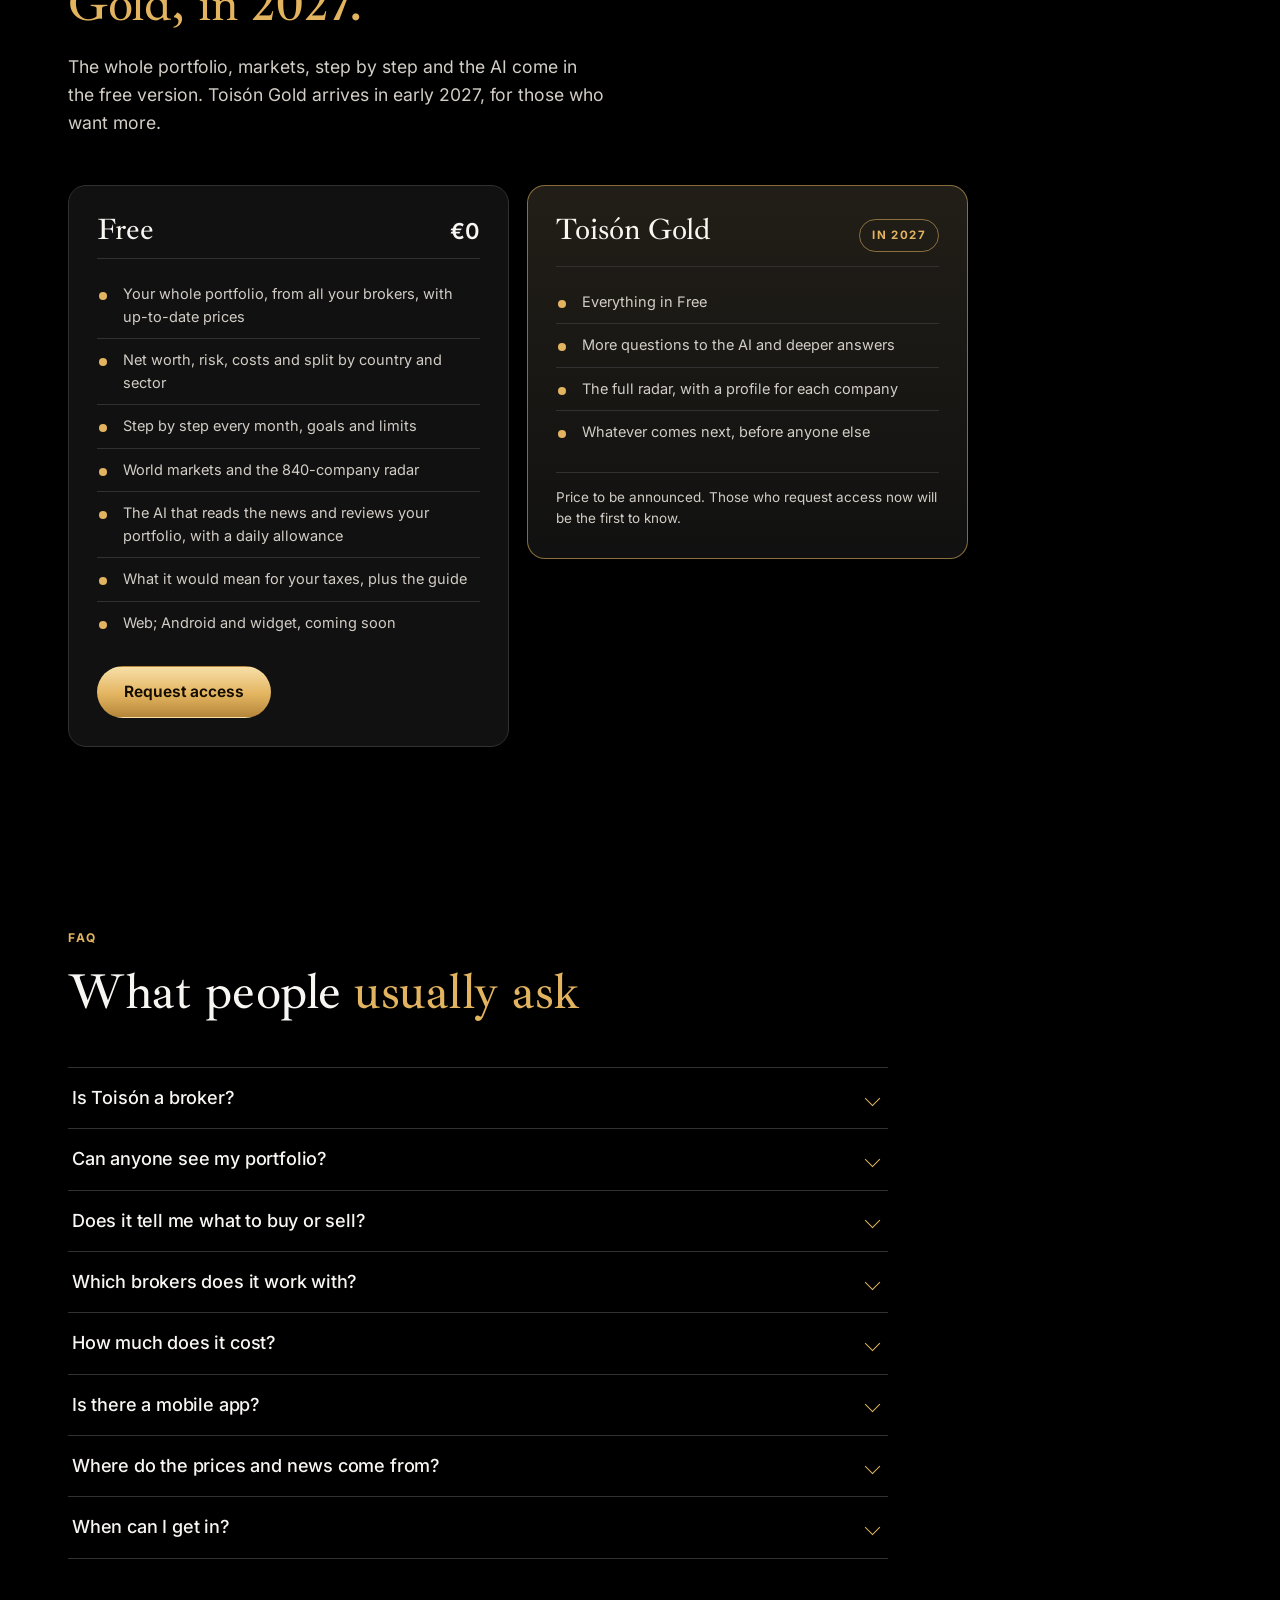
==== commit cca2f169: "Web: Pro pasa a Toisón Dorado (Toisón Gold) y «Quién hay detrás» más discreto El nombre cambia en el" ====
--- a/index.html
+++ b/index.html
@@ -32,7 +32,7 @@
 <link rel="apple-touch-icon" href="toison-icono.webp">
 <link rel="preload" href="fonts/ibarra.woff2" as="font" type="font/woff2" crossorigin>
 <link rel="preload" href="fonts/inter.woff2" as="font" type="font/woff2" crossorigin>
-<link rel="stylesheet" href="css/web.css?v=20261107i">
+<link rel="stylesheet" href="css/web.css?v=20261107l">
 </head>
 <body>
 
@@ -61,7 +61,7 @@
       <a href="#ia" data-t="mIA">La IA</a>
       <a href="#hacienda" data-t="mHacienda">Hacienda</a>
       <a href="#seguridad" data-t="mSeguridad">Seguridad</a>
-      <a href="#pro" data-t="mPro">Pro</a>
+      <a href="#pro" data-t="mPro">Toisón Dorado</a>
       <a href="#preguntas" data-t="mPreguntas">Preguntas</a>
     </nav>
     <div class="derecha">
@@ -82,7 +82,7 @@
     </div>
   </div>
   <div class="menu-movil" id="menu-movil" hidden>
-    <a href="#nombre" data-t="pfNombre">Por qué Toisón</a><a href="#producto" data-t="mProducto">Producto</a><a href="#ia" data-t="mIA">La IA</a><a href="#hacienda" data-t="mHacienda">Hacienda</a><a href="#seguridad" data-t="mSeguridad">Seguridad</a><a href="#pro" data-t="mPro">Pro</a><a href="#preguntas" data-t="mPreguntas">Preguntas</a>
+    <a href="#nombre" data-t="pfNombre">Por qué Toisón</a><a href="#producto" data-t="mProducto">Producto</a><a href="#ia" data-t="mIA">La IA</a><a href="#hacienda" data-t="mHacienda">Hacienda</a><a href="#seguridad" data-t="mSeguridad">Seguridad</a><a href="#pro" data-t="mPro">Toisón Dorado</a><a href="#preguntas" data-t="mPreguntas">Preguntas</a>
     <div class="mm-ajustes">
       <div class="estilo" role="group" aria-label="Estilo" data-t-aria="estiloAria">
         <button type="button" data-dir="marmol" aria-pressed="true" aria-label="Mármol" data-t-aria="marmolAria"><i class="m-marmol"></i></button>
@@ -543,9 +543,9 @@
 <section id="pro" class="seccion pro alt" aria-labelledby="t-pro">
   <div class="cont">
     <div class="cab-sec r">
-      <p class="k" data-rom="VII" data-t="kPro">Gratis y Pro</p>
-      <h2 id="t-pro" data-t="hPro" data-split>Gratis para empezar. <em>Pro, en 2027.</em></h2>
-      <p class="ent" data-t="entPro">La cartera entera, los mercados, el paso a paso y la IA van en la versión gratuita. Pro llegará a principios de 2027, para quien quiera más.</p>
+      <p class="k" data-rom="VII" data-t="kPro">Gratis y Toisón Dorado</p>
+      <h2 id="t-pro" data-t="hPro" data-split>Gratis para empezar. <em>Toisón Dorado, en 2027.</em></h2>
+      <p class="ent" data-t="entPro">La cartera entera, los mercados, el paso a paso y la IA van en la versión gratuita. Toisón Dorado llegará a principios de 2027, para quien quiera más.</p>
     </div>
     <div class="planes">
       <div class="plan r">
@@ -562,7 +562,7 @@
         <a class="boton" href="#acceso" data-t="pedir">Pedir acceso</a>
       </div>
       <div class="plan pro-plan r">
-        <div class="plan-cab"><b>Pro</b><span class="pronto" data-t="pronto">En 2027</span></div>
+        <div class="plan-cab"><b data-t="pPro">Toisón Dorado</b><span class="pronto" data-t="pronto">En 2027</span></div>
         <ul class="lista-puntos">
           <li data-t="pp1">Todo lo de Gratis</li>
           <li data-t="pp2">Más preguntas a la IA y respuestas más a fondo</li>
@@ -575,27 +575,11 @@
   </div>
 </section>
 
-<!-- ========== QUIÉN HAY DETRÁS ========== -->
-<section id="quien" class="seccion quien" aria-labelledby="t-quien">
-  <div class="cont quien-grid">
-    <div class="cab-sec r" style="margin-bottom:0">
-      <p class="k" data-rom="VIII" data-t="kQuien">Quién hay detrás</p>
-      <h2 id="t-quien" data-t="hQuien" data-split>Toisón la hace <em>una persona</em></h2>
-    </div>
-    <div class="quien-texto r">
-      <p data-t="quien1">Me llamo Carlos Díez, tengo 24 años y vivo en Madrid. Estudié Automatización y Robótica y llevo cinco años trabajando en ello. Desde hace poco lo compagino con la carrera de Economía en la Universidad de Alcalá.</p>
-      <p data-t="quien2">Toisón empezó como la hoja con la que llevaba mis propias inversiones, repartidas en varios brókers, y la renta que me tocaba hacer cada año. Fue creciendo hasta ser una app: primero para mí, luego para un grupo de amigos. Esto es lo que ahora estoy abriendo a más gente.</p>
-      <p data-t="quien3">No hay una empresa grande detrás ni inversores: hay una persona, mucho cuidado con los números y una regla fija: Toisón explica, no te dice qué hacer. Si tienes dudas o ideas, escríbeme.</p>
-      <p class="firma"><a href="mailto:hola@toison.es">hola@toison.es</a> · <a href="https://www.instagram.com/toisonapp" rel="noopener">Instagram</a> · <a href="https://x.com/toisonapp" rel="noopener">X</a></p>
-    </div>
-  </div>
-</section>
-
 <!-- ========== PREGUNTAS ========== -->
 <section id="preguntas" class="seccion preguntas alt" aria-labelledby="t-faq">
   <div class="cont">
     <div class="cab-sec r">
-      <p class="k" data-rom="IX" data-t="kFaq">Preguntas</p>
+      <p class="k" data-rom="VIII" data-t="kFaq">Preguntas</p>
       <h2 id="t-faq" data-t="hFaq" data-split>Lo que suele <em>preguntarse</em></h2>
     </div>
     <div class="faq r">
@@ -603,7 +587,7 @@
       <details><summary data-t="q2">¿Alguien puede ver mi cartera?</summary><p data-t="q2a">No. Se cifra con tu contraseña antes de guardarse y sin esa contraseña no se puede abrir, tampoco desde Toisón. Por eso conviene guardarla bien: si la pierdes, la cartera no se puede recuperar.</p></details>
       <details><summary data-t="q3">¿Me dice qué comprar o vender?</summary><p data-t="q3a">No. Toisón ofrece información, análisis y el cálculo de lo que supondría cada cosa para tu cartera y tu renta. No es asesoramiento ni una recomendación personalizada: la decisión es siempre tuya.</p></details>
       <details><summary data-t="q4">¿Con qué brókers funciona?</summary><p data-t="q4a">Con cualquiera: MyInvestor, Trade Republic, Revolut, Interactive Brokers, Bitvavo o el que uses. Apuntas lo que tienes y en qué bróker está, y Toisón lo valora con precios de mercado. No se conecta a tu bróker ni necesita tus claves.</p></details>
-      <details><summary data-t="q5">¿Cuánto cuesta?</summary><p data-t="q5a">Empezar es gratis y lo seguirá siendo. Más adelante habrá una versión Pro, con más IA y el radar completo; el precio se anunciará antes de que llegue.</p></details>
+      <details><summary data-t="q5">¿Cuánto cuesta?</summary><p data-t="q5a">Empezar es gratis y lo seguirá siendo. Más adelante habrá una versión Toisón Dorado, con más IA y el radar completo; el precio se anunciará antes de que llegue.</p></details>
       <details><summary data-t="q6">¿Hay app para el móvil?</summary><p data-t="q6a">Sí: la web funciona en cualquier navegador y la app de Android llegará muy pronto a Google Play, con un widget para la pantalla de inicio. En iPhone, de momento, la web.</p></details>
       <details><summary data-t="q7">¿De dónde salen los precios y las noticias?</summary><p data-t="q7a">De proveedores de datos de mercado y de la prensa económica, actualizados varias veces al día. Los datos que ves en esta web son ejemplos.</p></details>
       <details><summary data-t="q8">¿Cuándo puedo entrar?</summary><p data-t="q8a">Toisón la usan ya su creador y un grupo de amigos. Pide acceso con tu correo y te avisaremos cuando se abra a más gente, a principios de 2027.</p></details>
@@ -629,6 +613,20 @@
     </div>
   </div>
 </section>
+<!-- ========== QUIÉN HAY DETRÁS (discreto: plegado, sin número ni titular) ========== -->
+<aside id="quien" class="quien-nota">
+  <div class="cont">
+    <details>
+      <summary data-t="kQuien">Quién hay detrás</summary>
+      <div class="quien-texto">
+        <p data-t="quien1">Me llamo Carlos Díez, tengo 24 años y vivo en Madrid. Estudié Automatización y Robótica y llevo cinco años trabajando en ello. Desde hace poco lo compagino con la carrera de Economía en la Universidad de Alcalá.</p>
+        <p data-t="quien2">Toisón empezó como la hoja con la que llevaba mis propias inversiones, repartidas en varios brókers, y la renta que me tocaba hacer cada año. Fue creciendo hasta ser una app: primero para mí, luego para un grupo de amigos. Esto es lo que ahora estoy abriendo a más gente.</p>
+        <p data-t="quien3">No hay una empresa grande detrás ni inversores: hay una persona, mucho cuidado con los números y una regla fija: Toisón explica, no te dice qué hacer. Si tienes dudas o ideas, escríbeme.</p>
+        <p class="firma"><a href="mailto:hola@toison.es">hola@toison.es</a> · <a href="https://www.instagram.com/toisonapp" rel="noopener">Instagram</a> · <a href="https://x.com/toisonapp" rel="noopener">X</a></p>
+      </div>
+    </details>
+  </div>
+</aside>
 </main>
 
 <!-- ========== PIE ========== -->
@@ -646,13 +644,12 @@
         <a href="#ia" data-t="mIA">La IA</a>
         <a href="#hacienda" data-t="mHacienda">Hacienda</a>
         <a href="#mundo" data-t="mMercados">Mercados</a>
-        <a href="#pro" data-t="pfPro">Gratis y Pro</a>
+        <a href="#pro" data-t="pfPro">Gratis y Toisón Dorado</a>
       </nav>
       <nav class="pie-col" aria-label="Toisón" data-t-aria="pieToisonAria">
         <b>Toisón</b>
         <a href="#seguridad" data-t="mSeguridad">Seguridad</a>
         <a href="#nombre" data-t="pfNombre">Por qué Toisón</a>
-        <a href="#quien" data-t="kQuien">Quién hay detrás</a>
         <a href="#preguntas" data-t="mPreguntas">Preguntas</a>
         <a href="https://toison.es/app" data-app data-t="pfEntrar">Entrar a la app</a>
         <a href="mailto:hola@toison.es">hola@toison.es</a>
@@ -669,13 +666,13 @@
     <div class="pie-legal">
       <p id="aviso" data-t="legal1">Toisón es una herramienta de seguimiento y análisis. No es un bróker, una entidad financiera ni una empresa de servicios de inversión: no custodia dinero, no ejecuta órdenes y no da asesoramiento ni recomendaciones personalizadas. La información y los análisis que ofrece son generales y no tienen en cuenta tu situación personal. Invertir conlleva riesgo, incluida la pérdida de parte o de todo el capital.</p>
       <p data-t="legal2">Los datos, precios y carteras que aparecen en esta web son ejemplos. Los cálculos fiscales son orientativos. «Toisón» es una marca solicitada en la OEPM (M4413012). Toisón no tiene relación con la Orden del Toisón de Oro.</p>
-      <p id="privacidad" data-t="legal3"><b>Privacidad.</b> Responsable: Carlos Díez Rodríguez, Madrid (<a href="mailto:hola@toison.es">hola@toison.es</a>). Esta web no usa cookies ni rastreadores; solo recuerda en tu navegador el estilo y el idioma que eliges. Si pides acceso, guardamos tu correo, la fecha y el idioma con el único fin de avisarte cuando puedas entrar; la base es tu consentimiento, que das al enviarlo. Se guarda en Google Firebase (Firestore), que actúa como encargado del tratamiento con las garantías que pide la normativa europea. No se lo damos a nadie más y lo borramos cuando lo pides o cuando Toisón se abra a todos. Puedes pedir el acceso a tus datos, corregirlos o borrarlos escribiendo a <a href="mailto:hola@toison.es">hola@toison.es</a>, y reclamar ante la Agencia Española de Protección de Datos (aepd.es).</p>
+      <p id="privacidad" data-t="legal3"><b>Privacidad.</b> Responsable: Carlos Díez Rodríguez, Madrid (<a href="mailto:hola@toison.es">hola@toison.es</a>). Esta web no usa cookies ni rastreadores; solo recuerda en tu navegador el estilo y el idioma que eliges. Si pides acceso, guardamos tu correo, la fecha y el idioma con el único fin de avisarte cuando puedas entrar; la base es tu consentimiento, que das al enviarlo. Se guarda en Google Firebase (Firestore), que actúa como encargado del tratamiento con las garantías que pide la normativa europea. No se lo damos a nadie más y lo borramos cuando lo pides o cuando Toisón se abra a todos. Puedes pedir el acceso a tus datos, corregirlos o borrarlos escribiendo a <a href="mailto:hola@toison.es">hola@toison.es</a>, y reclamar ante la Agencia Española de Protección de Datos (aepd.es). La política completa, con la app, está en <a href="privacidad/">toison.es/privacidad</a>.</p>
       <p class="copy" data-t="copy">© 2026 Toisón · Carlos Díez Rodríguez</p>
     </div>
   </div>
 </footer>
 
-<script src="js/en.js?v=20261107i" defer></script>
-<script src="js/web.js?v=20261107i" defer></script>
+<script src="js/en.js?v=20261107l" defer></script>
+<script src="js/web.js?v=20261107l" defer></script>
 </body>
 </html>
--- a/css/web.css
+++ b/css/web.css
@@ -564,13 +564,17 @@
 .plan .boton { margin-top: 22px; align-self: flex-start; }
 .plan-nota { margin: 18px 0 0; padding-top: 14px; border-top: 1px solid var(--borde); font-size: 13.5px; color: var(--txt2); }
 
-/* ---------- quién hay detrás ---------- */
-.quien-grid { display: grid; grid-template-columns: minmax(0, .8fr) minmax(0, 1.2fr); gap: 48px; align-items: start; }
-.quien-texto p { margin: 0 0 16px; font-size: 17px; line-height: 1.65; color: var(--txt2); max-width: 36em; }
-.quien-texto p:first-child { color: var(--txt); font-size: 18.5px; }
-.quien-texto .firma { margin-top: 22px; font-size: 14.5px; color: var(--txt2); }
+/* ---------- quién hay detrás (nota discreta, plegada, al final) ---------- */
+.quien-nota { padding: 8px 0 40px; }
+.quien-nota summary { display: inline-flex; align-items: center; gap: 10px; font: 500 13.5px/1.4 var(--ui); letter-spacing: .02em; color: var(--txt2); cursor: pointer; list-style: none; }
+.quien-nota summary::-webkit-details-marker { display: none; }
+.quien-nota summary::after { content: ""; width: 7px; height: 7px; border: solid currentColor; border-width: 0 1.5px 1.5px 0; transform: rotate(45deg); transition: transform .3s var(--curva); }
+.quien-nota details[open] summary::after { transform: rotate(225deg); }
+.quien-nota summary:hover { color: var(--txt); }
+.quien-texto { margin-top: 14px; }
+.quien-texto p { margin: 0 0 12px; font-size: 15px; line-height: 1.6; color: var(--txt2); max-width: 38em; }
+.quien-texto .firma { margin-top: 14px; font-size: 14px; color: var(--txt2); }
 .quien-texto .firma a { color: var(--txt); font-weight: 600; text-decoration-color: color-mix(in srgb, var(--oro) 70%, transparent); text-underline-offset: 3px; }
-@media (max-width: 900px) { .quien-grid { grid-template-columns: 1fr; gap: 20px; } }
 
 /* ---------- preguntas ---------- */
 .faq { max-width: 820px; }
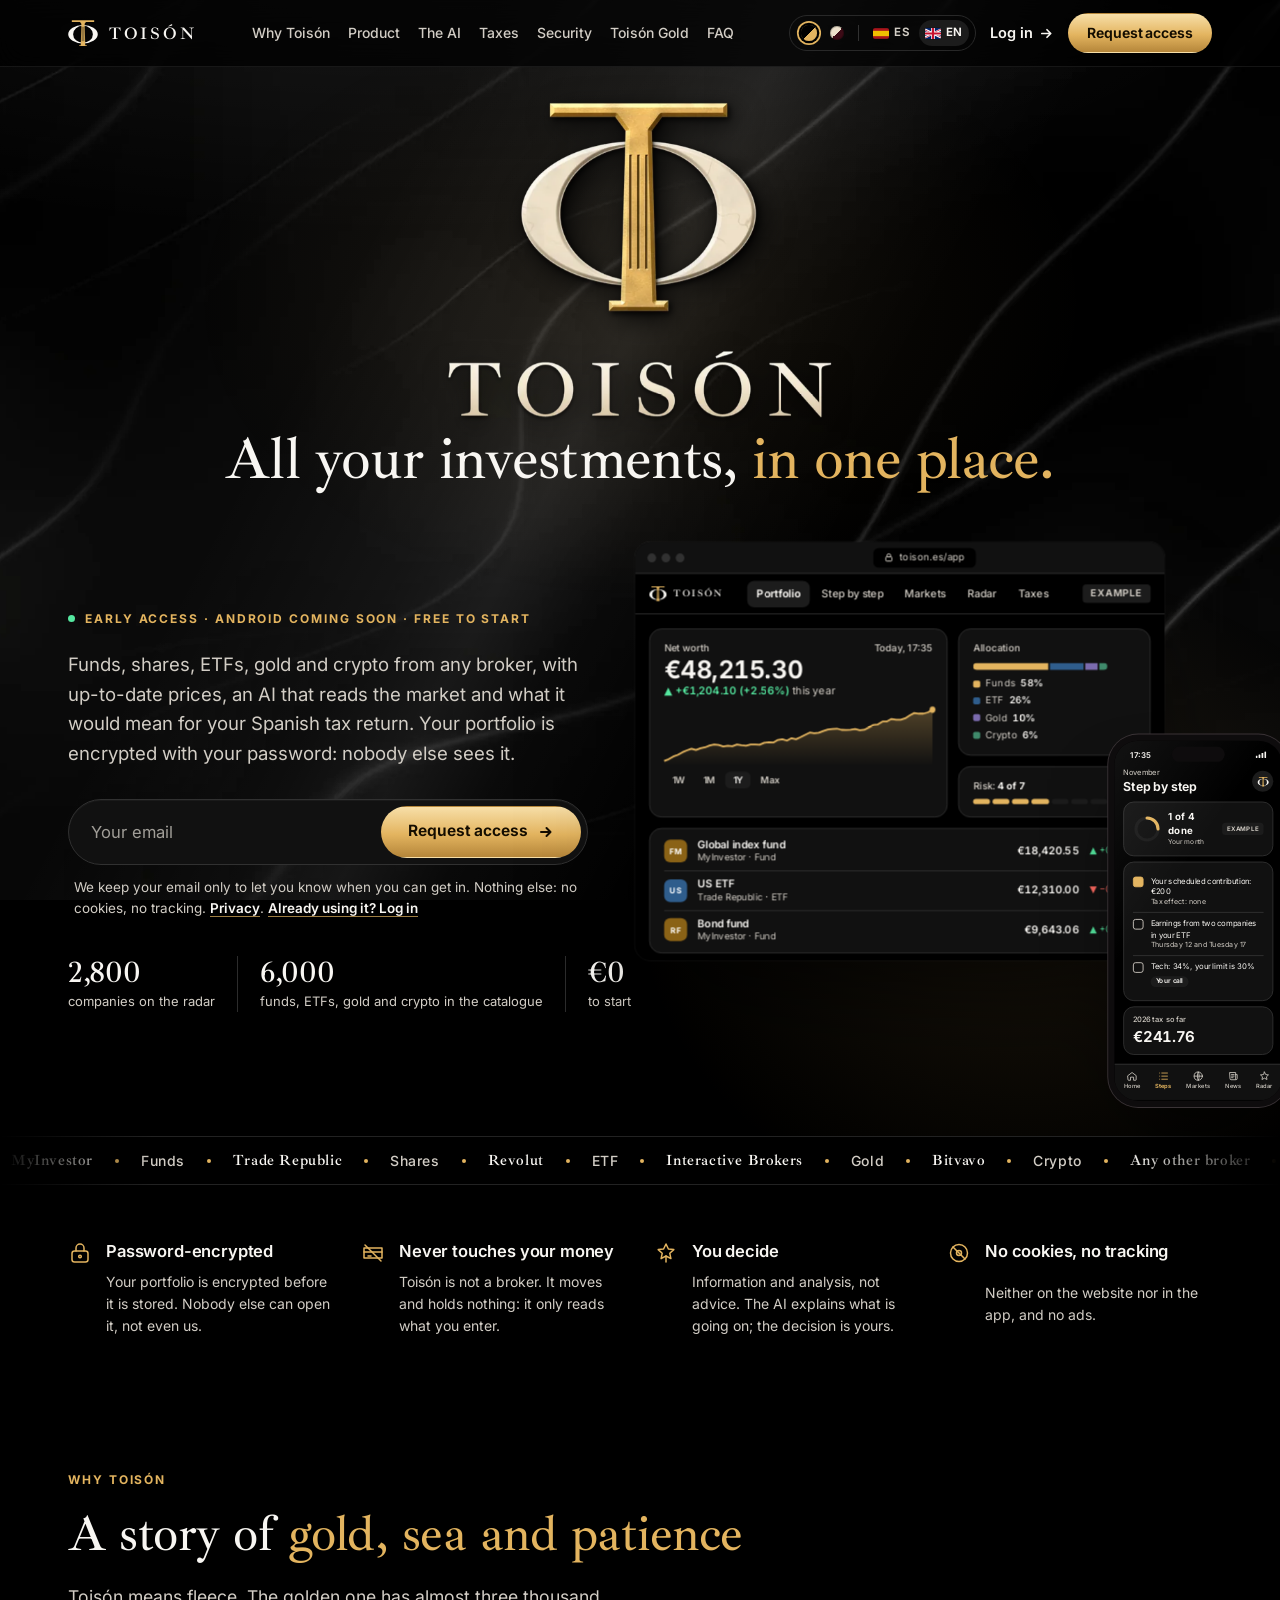
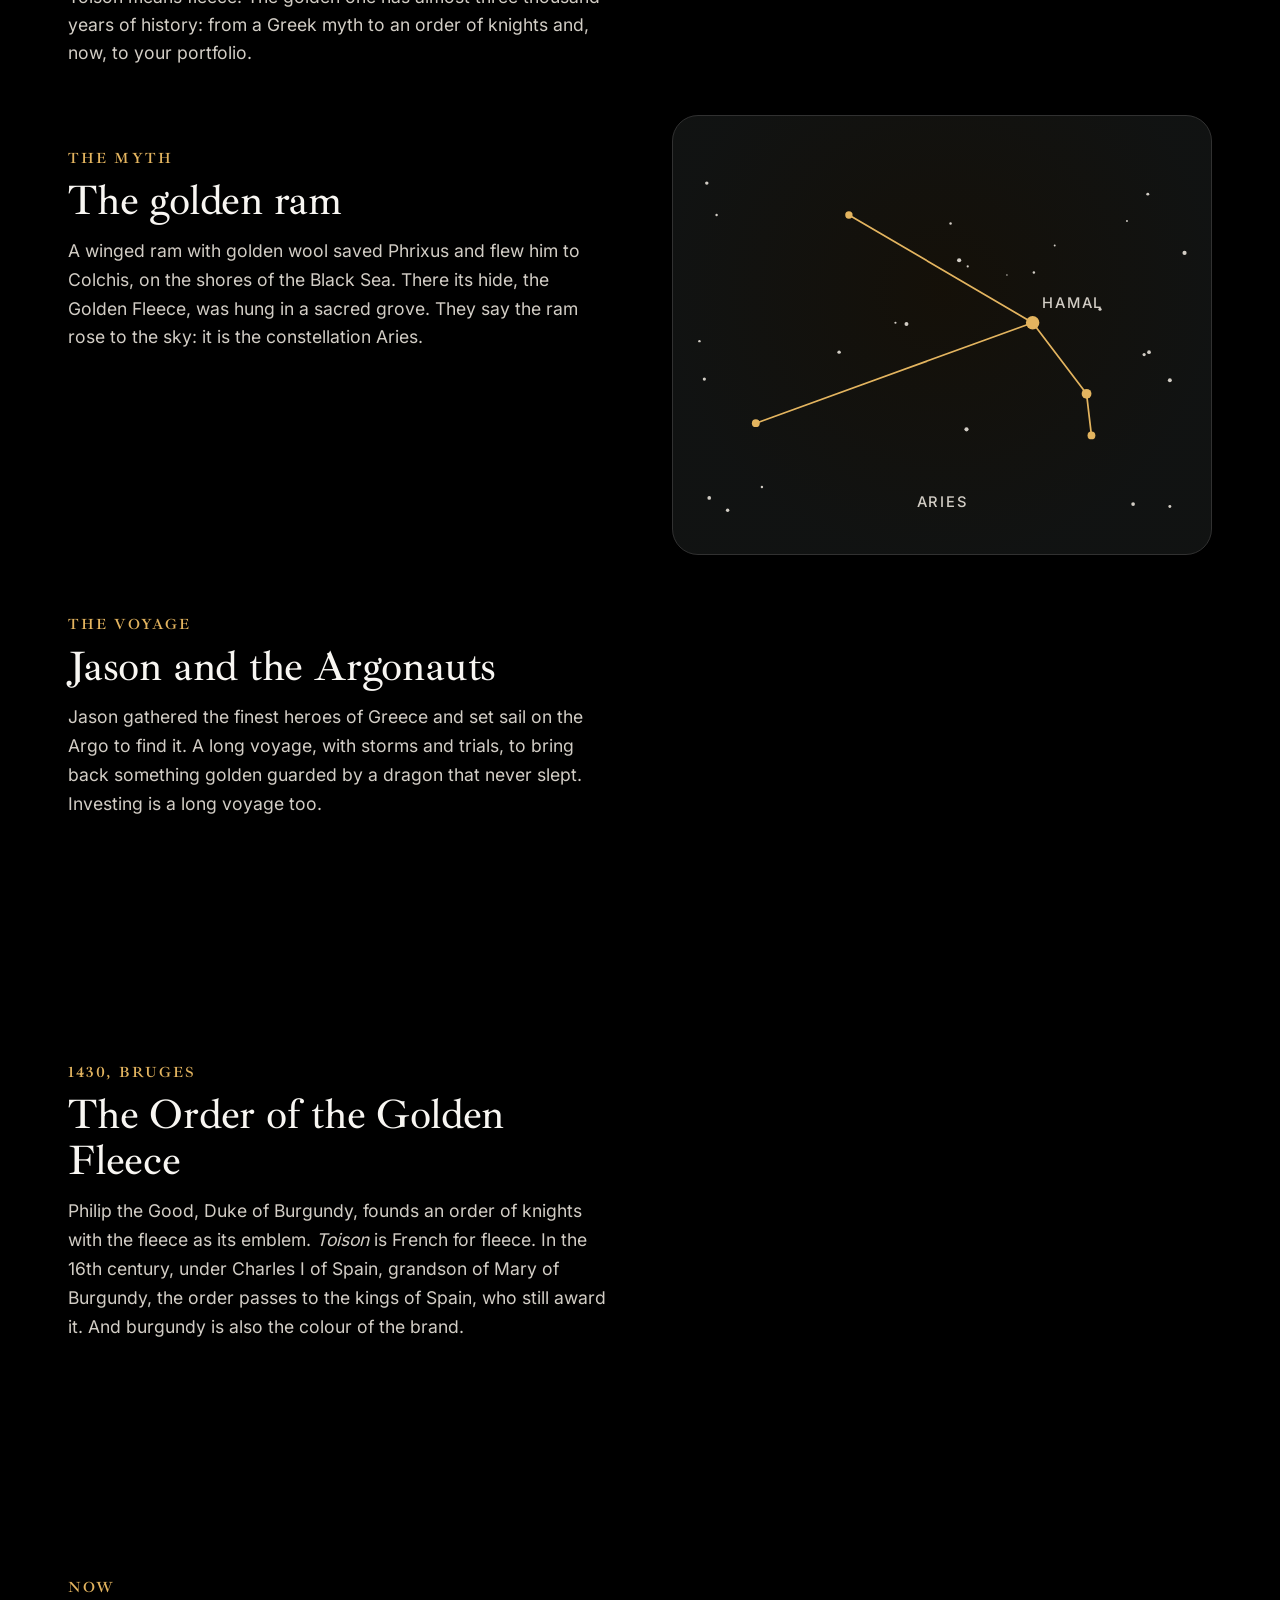
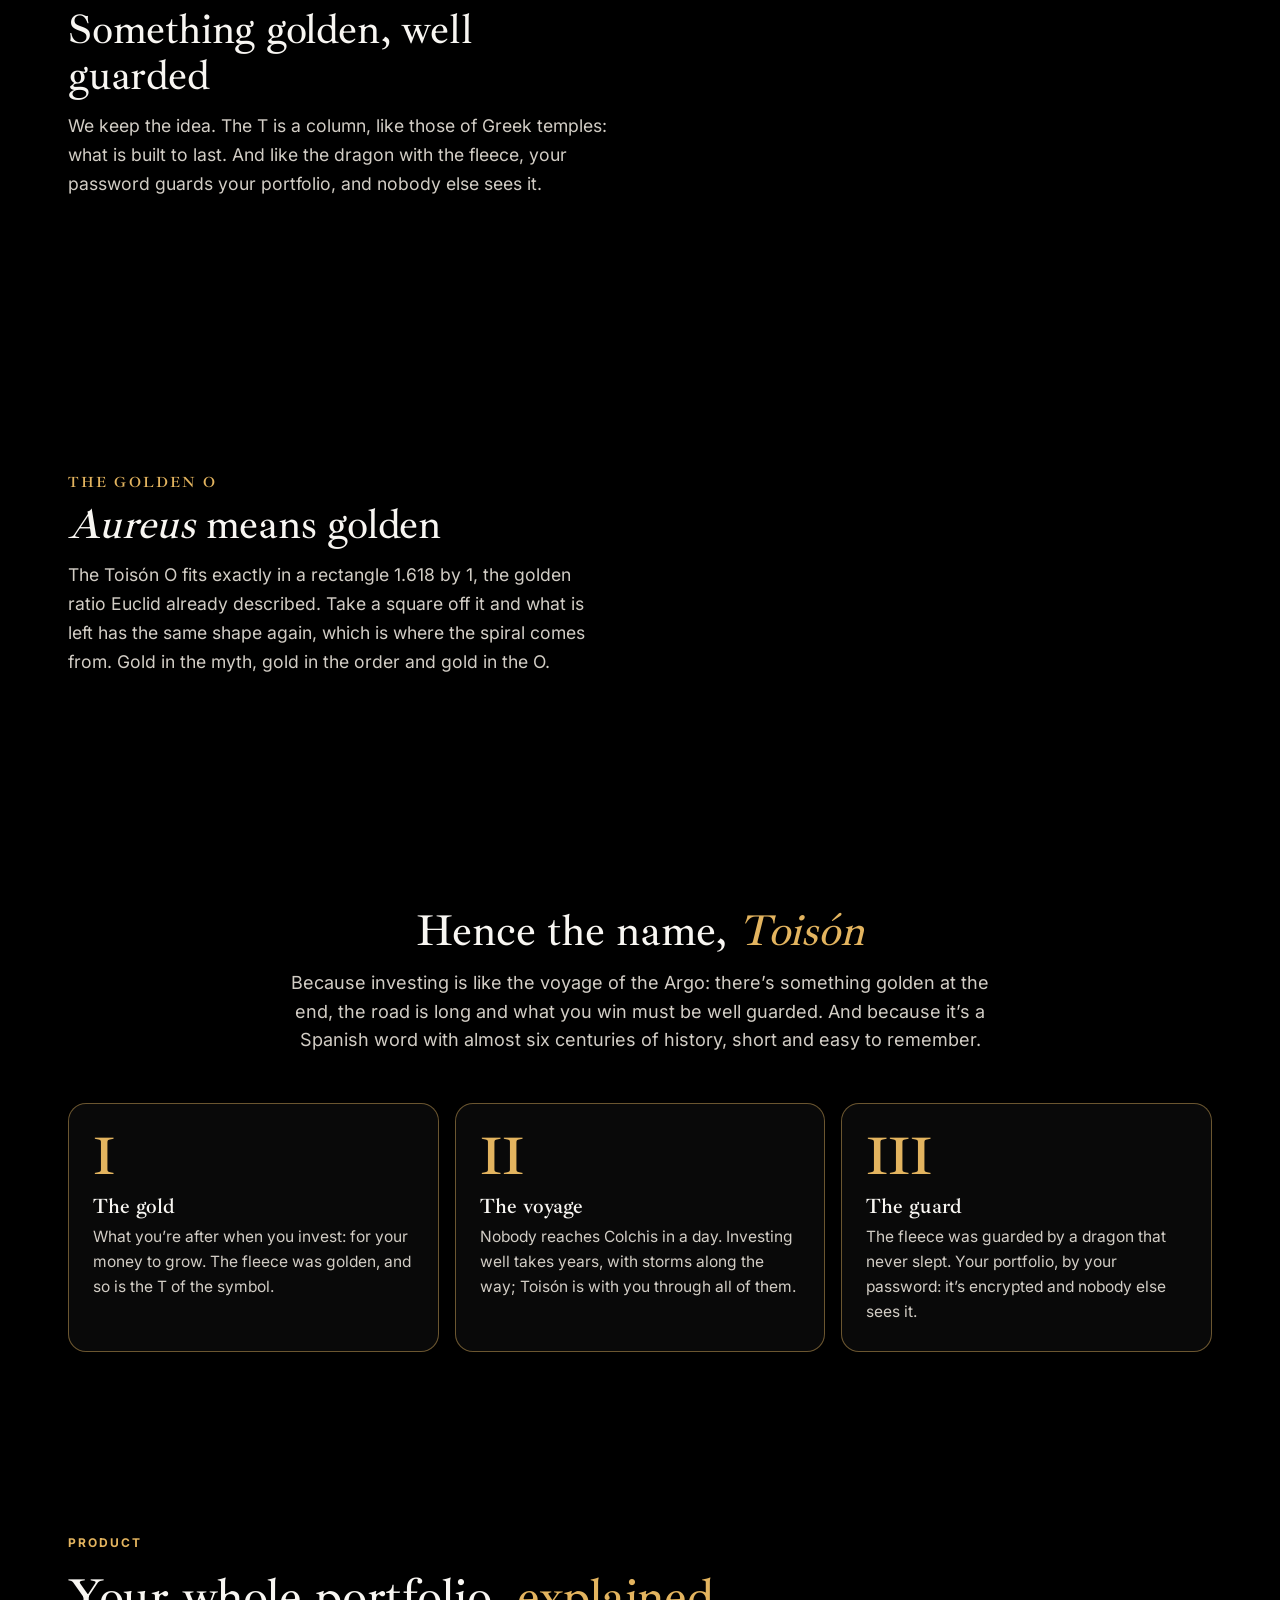
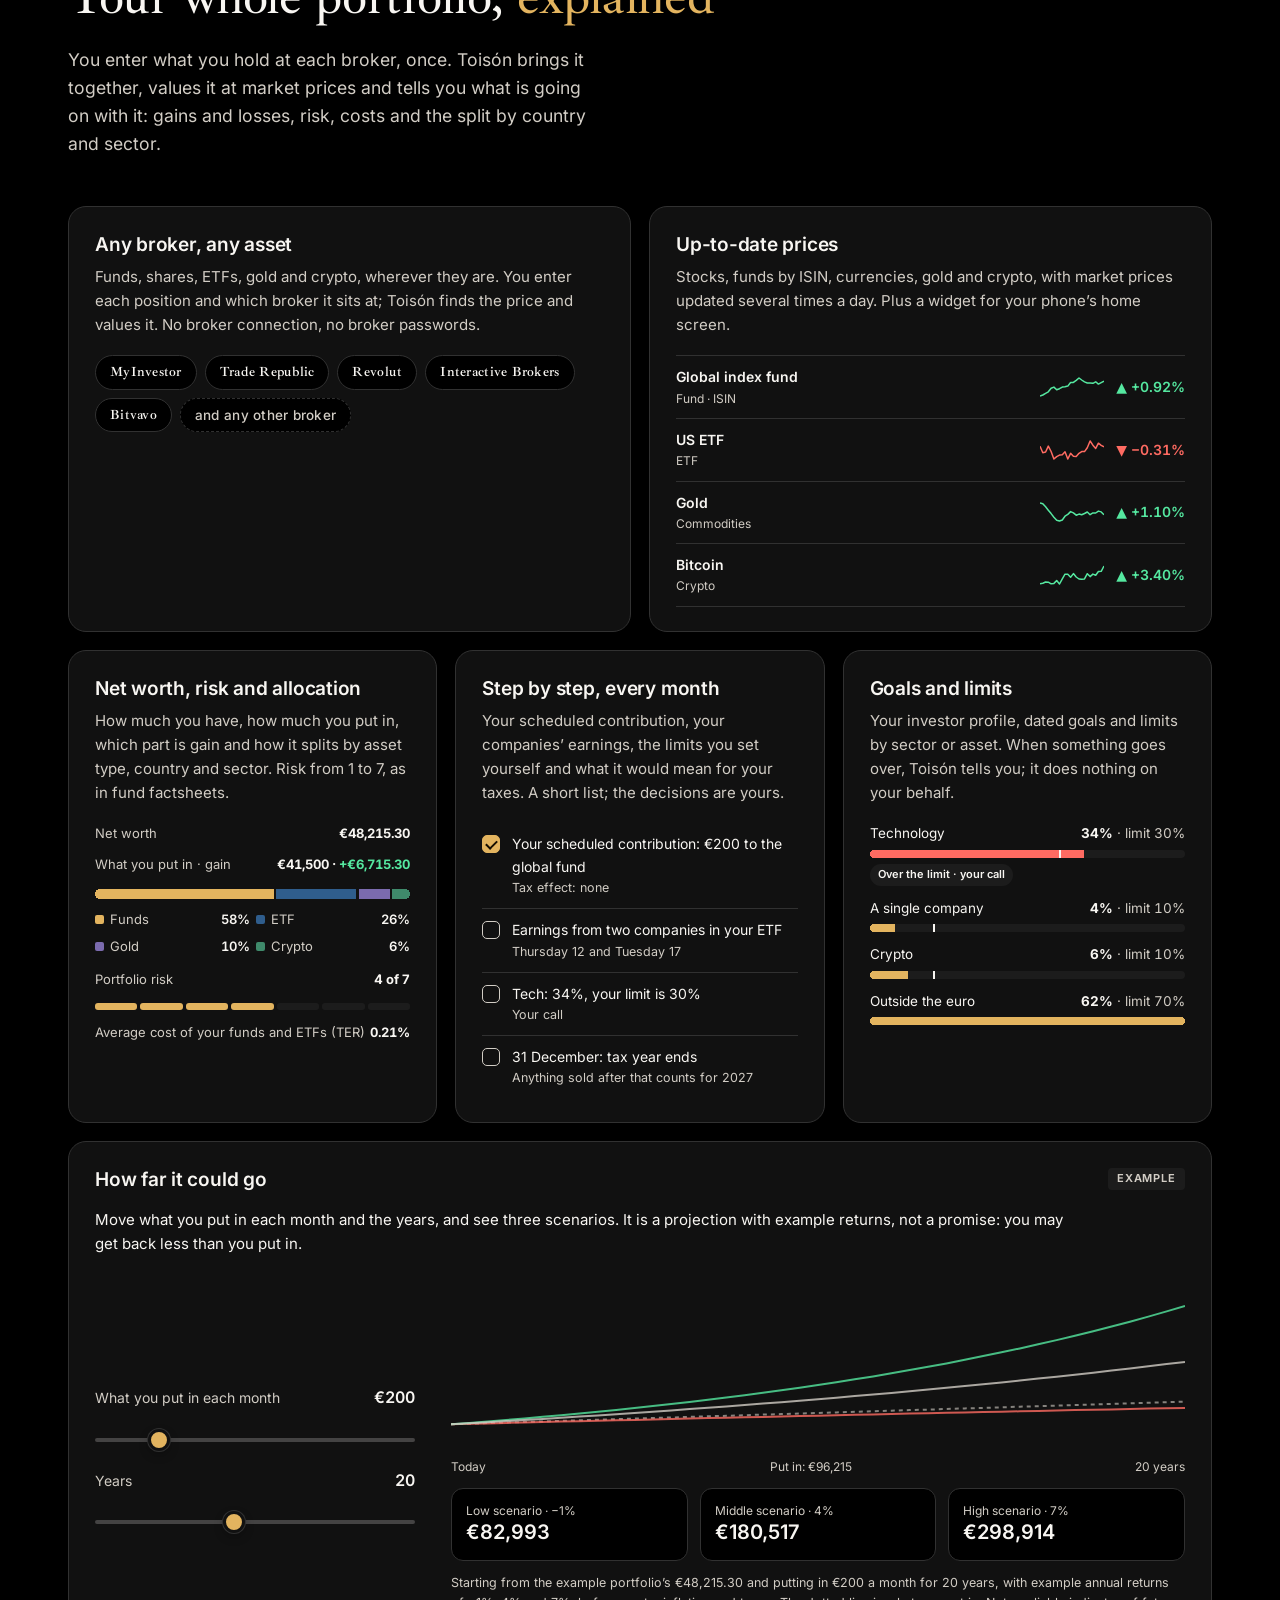
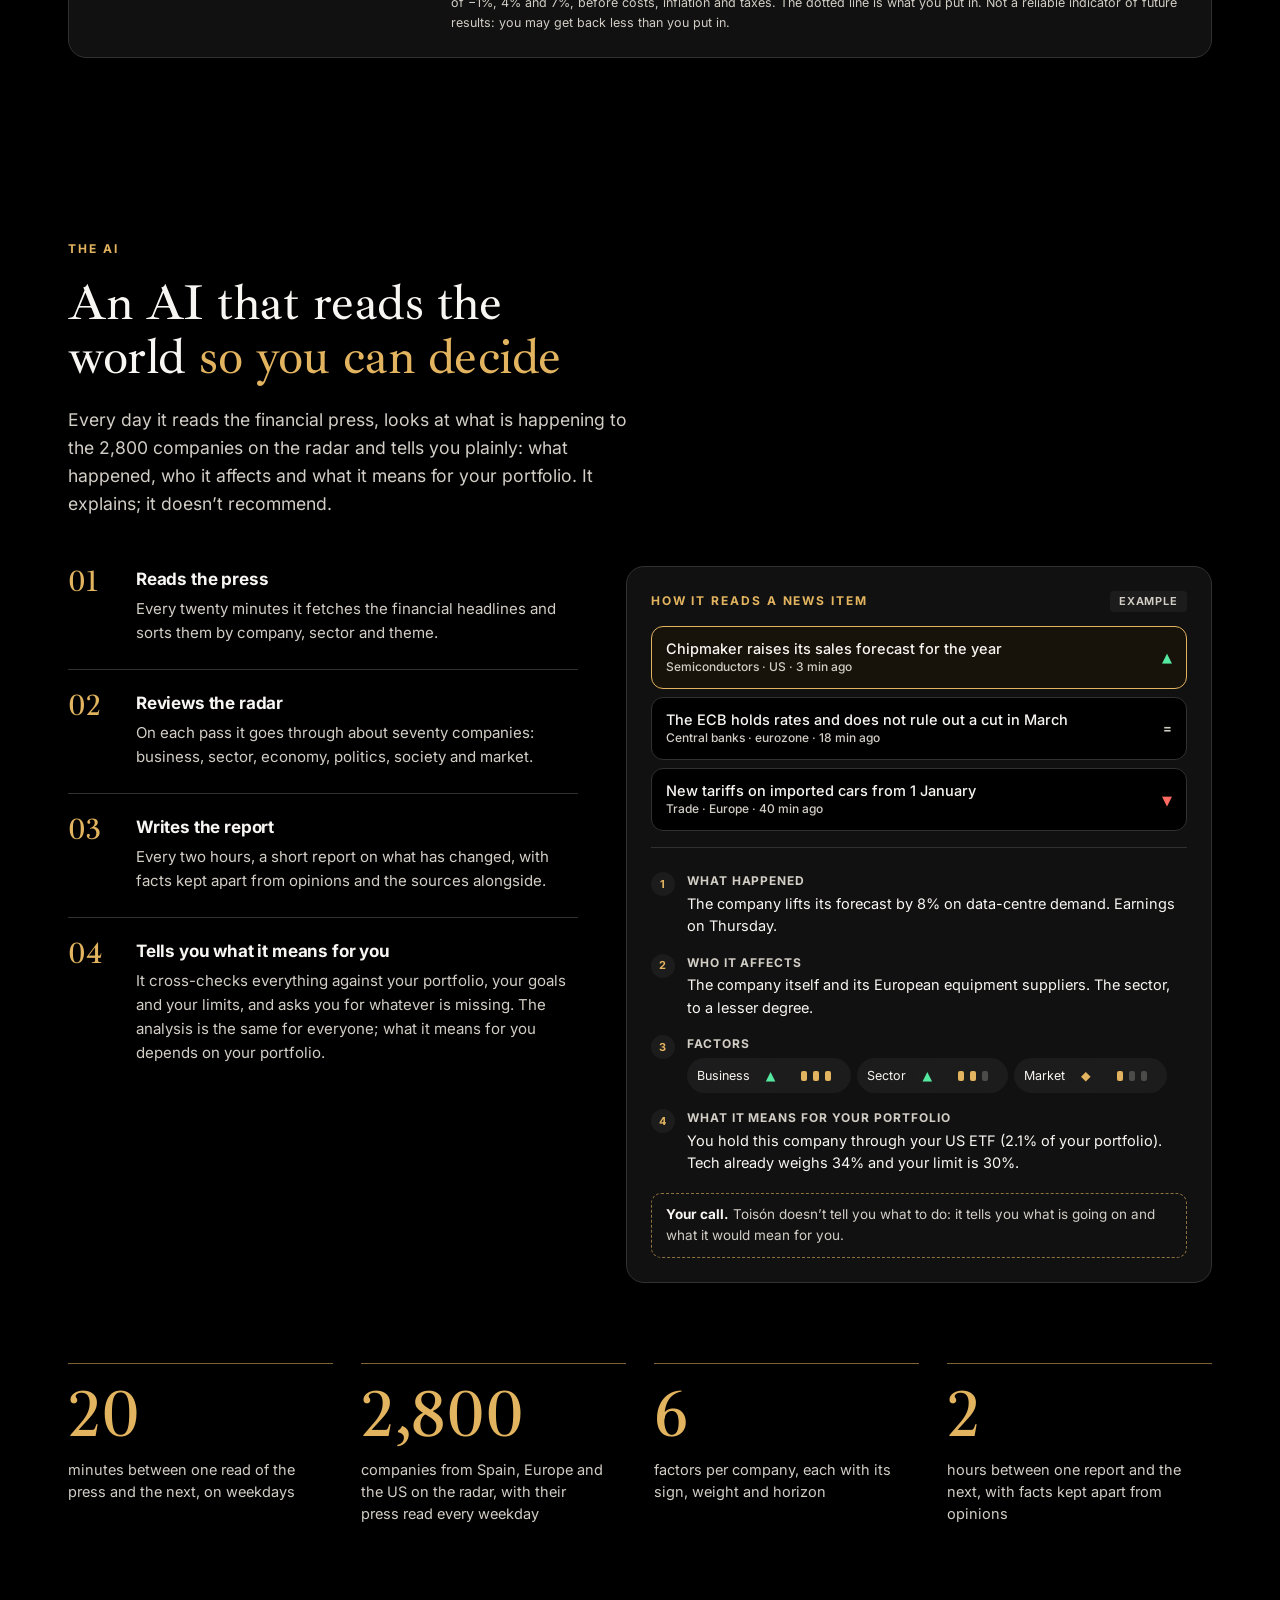
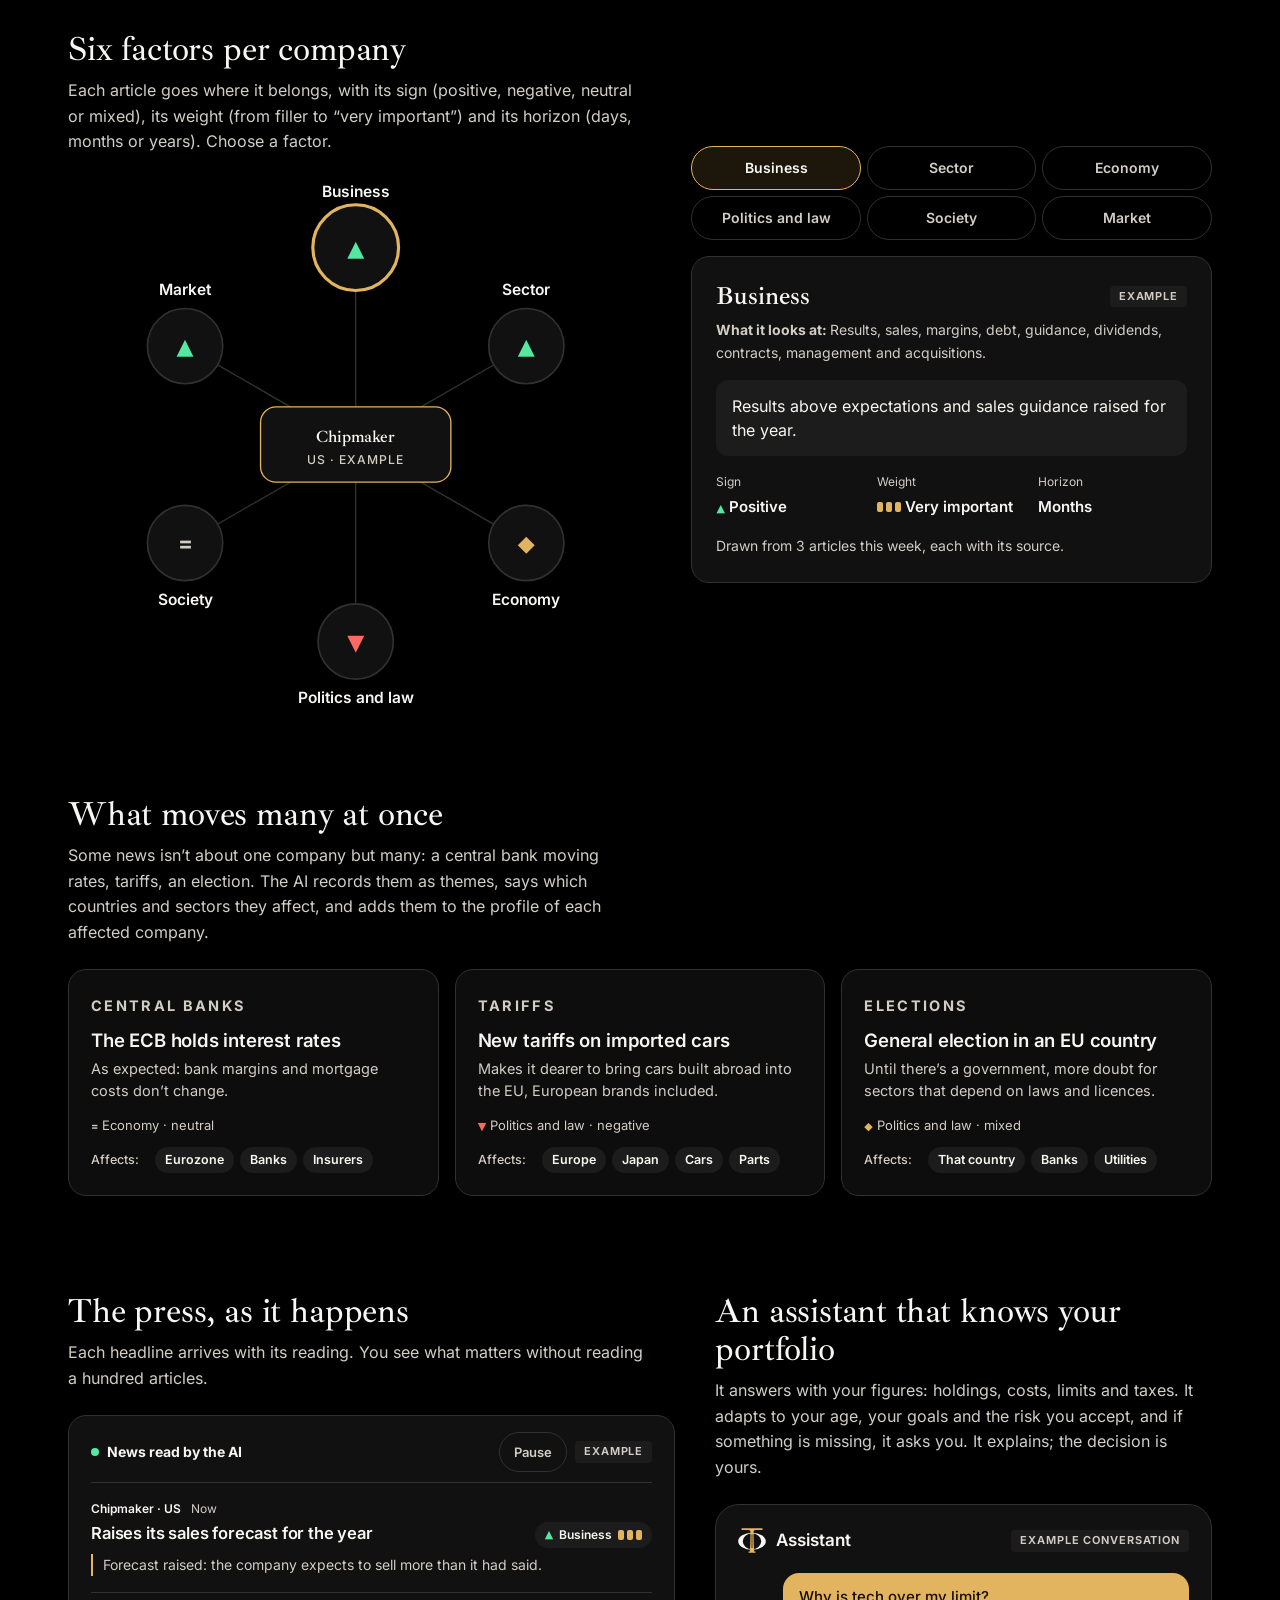
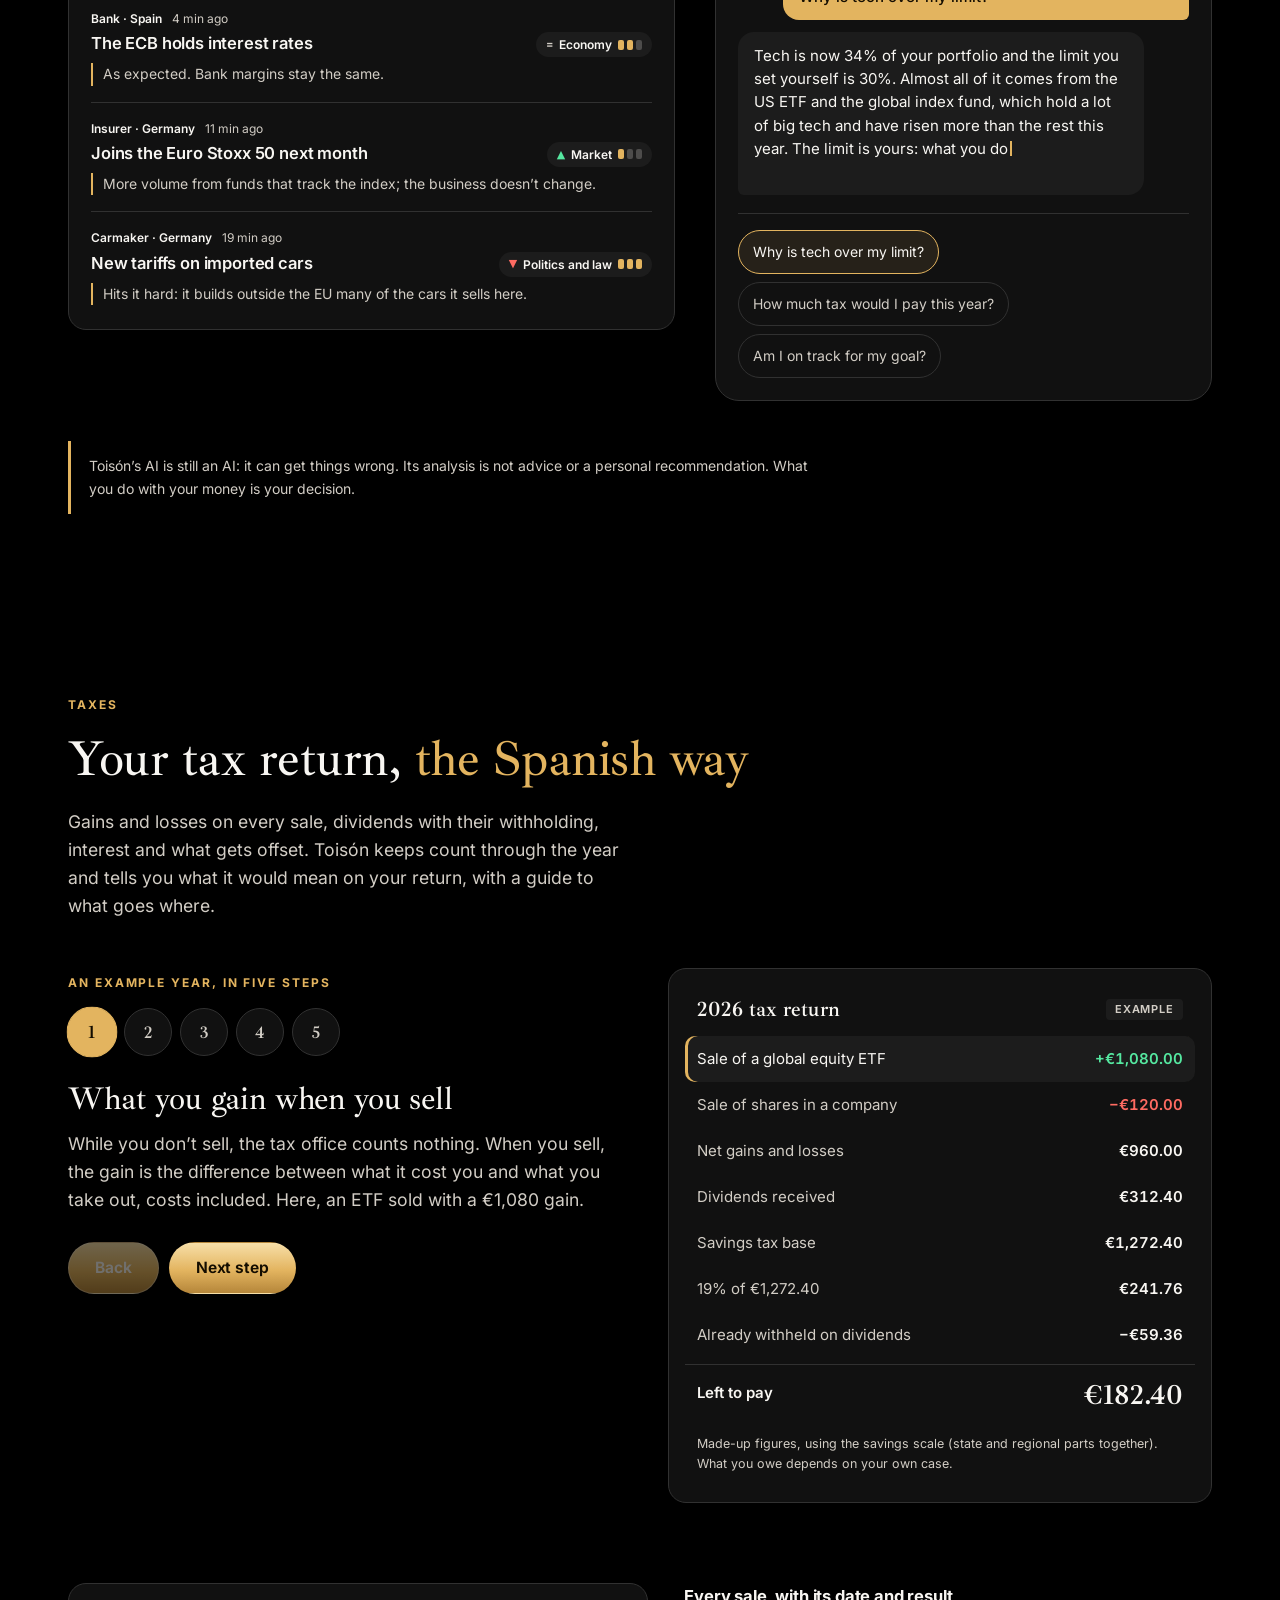
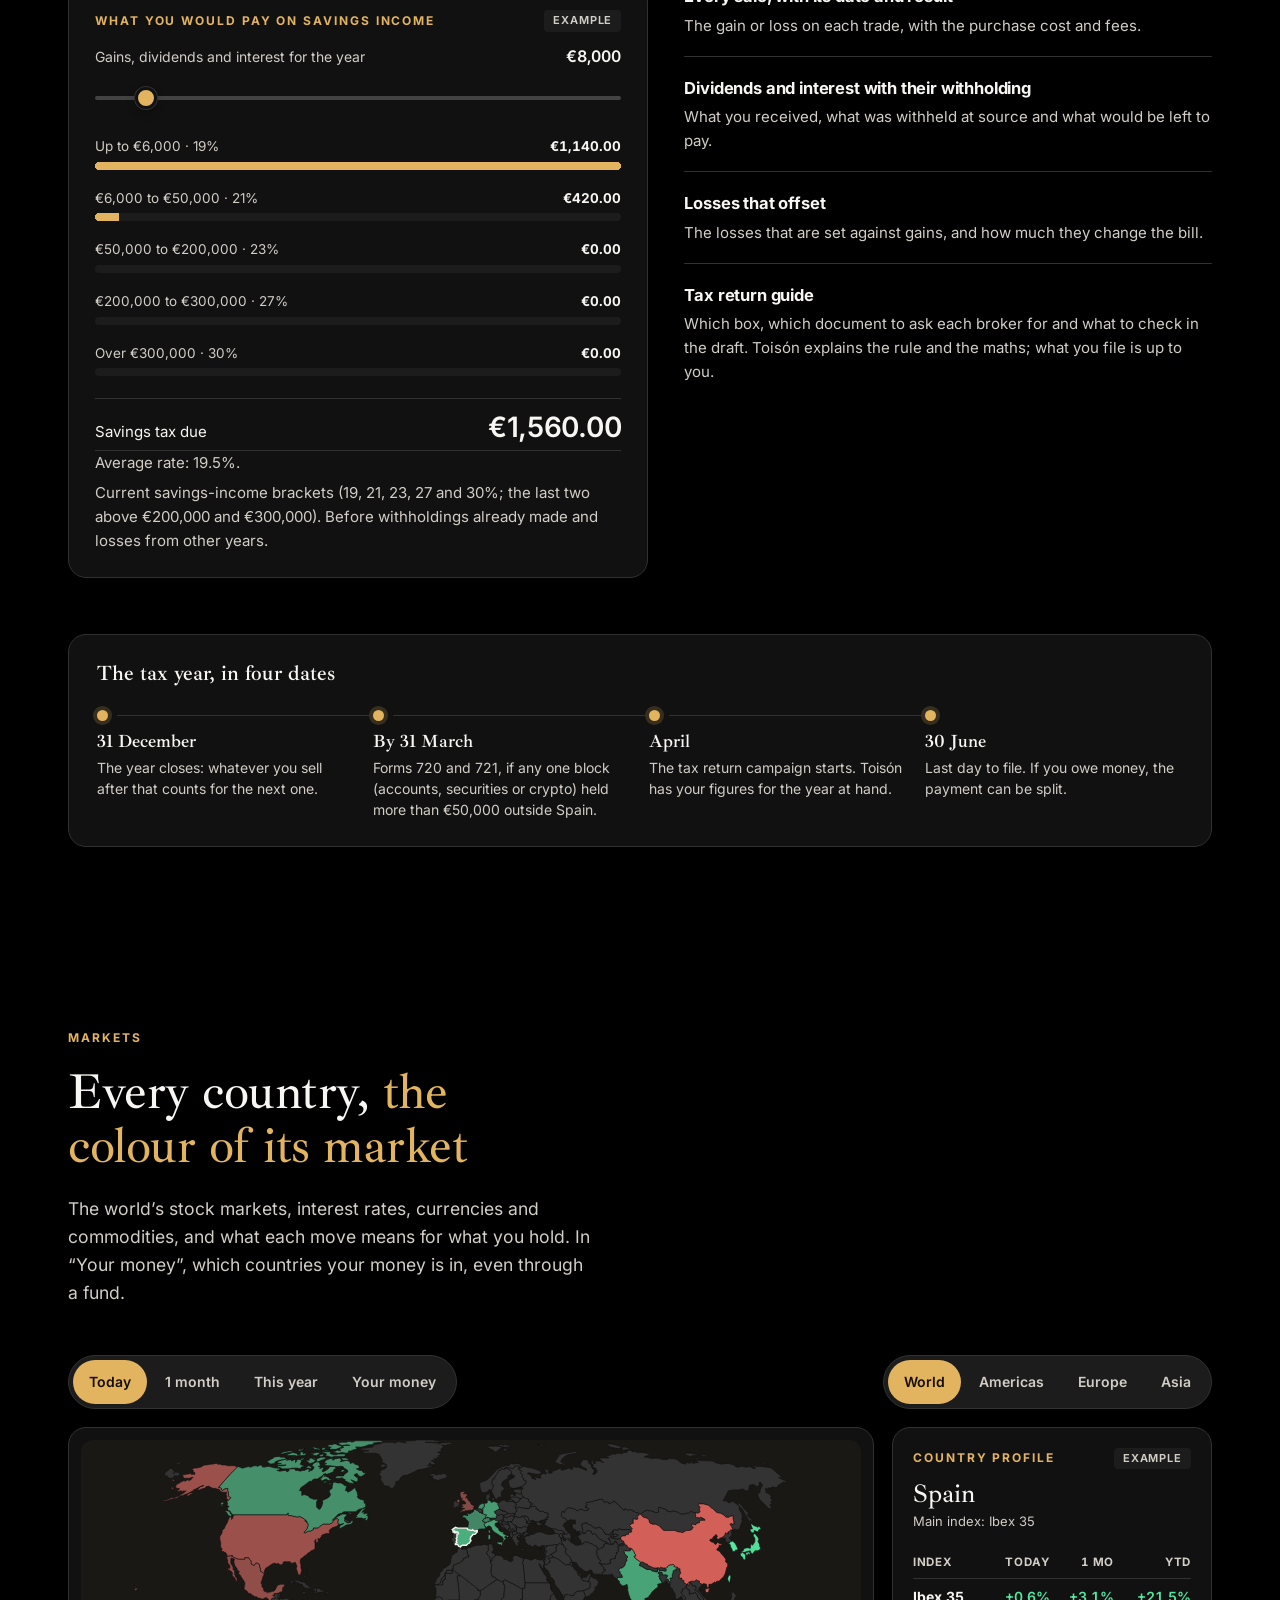
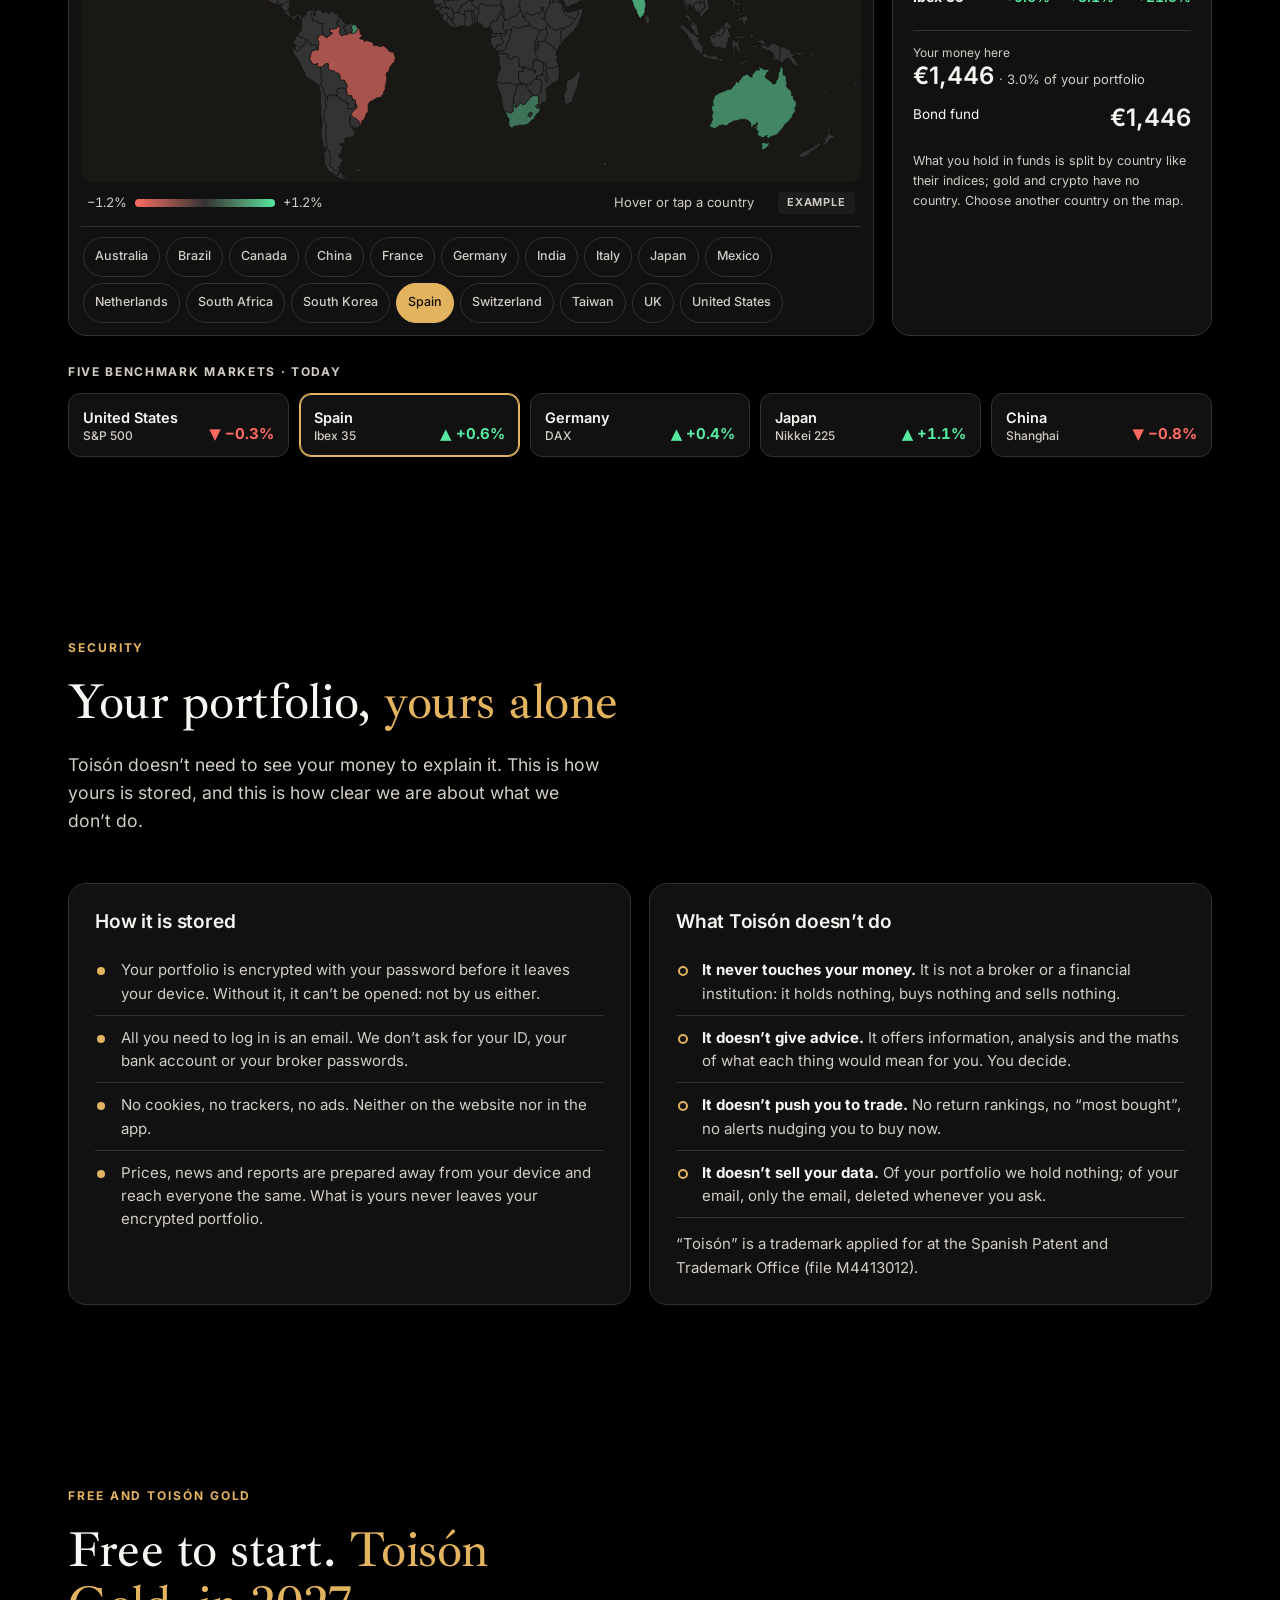
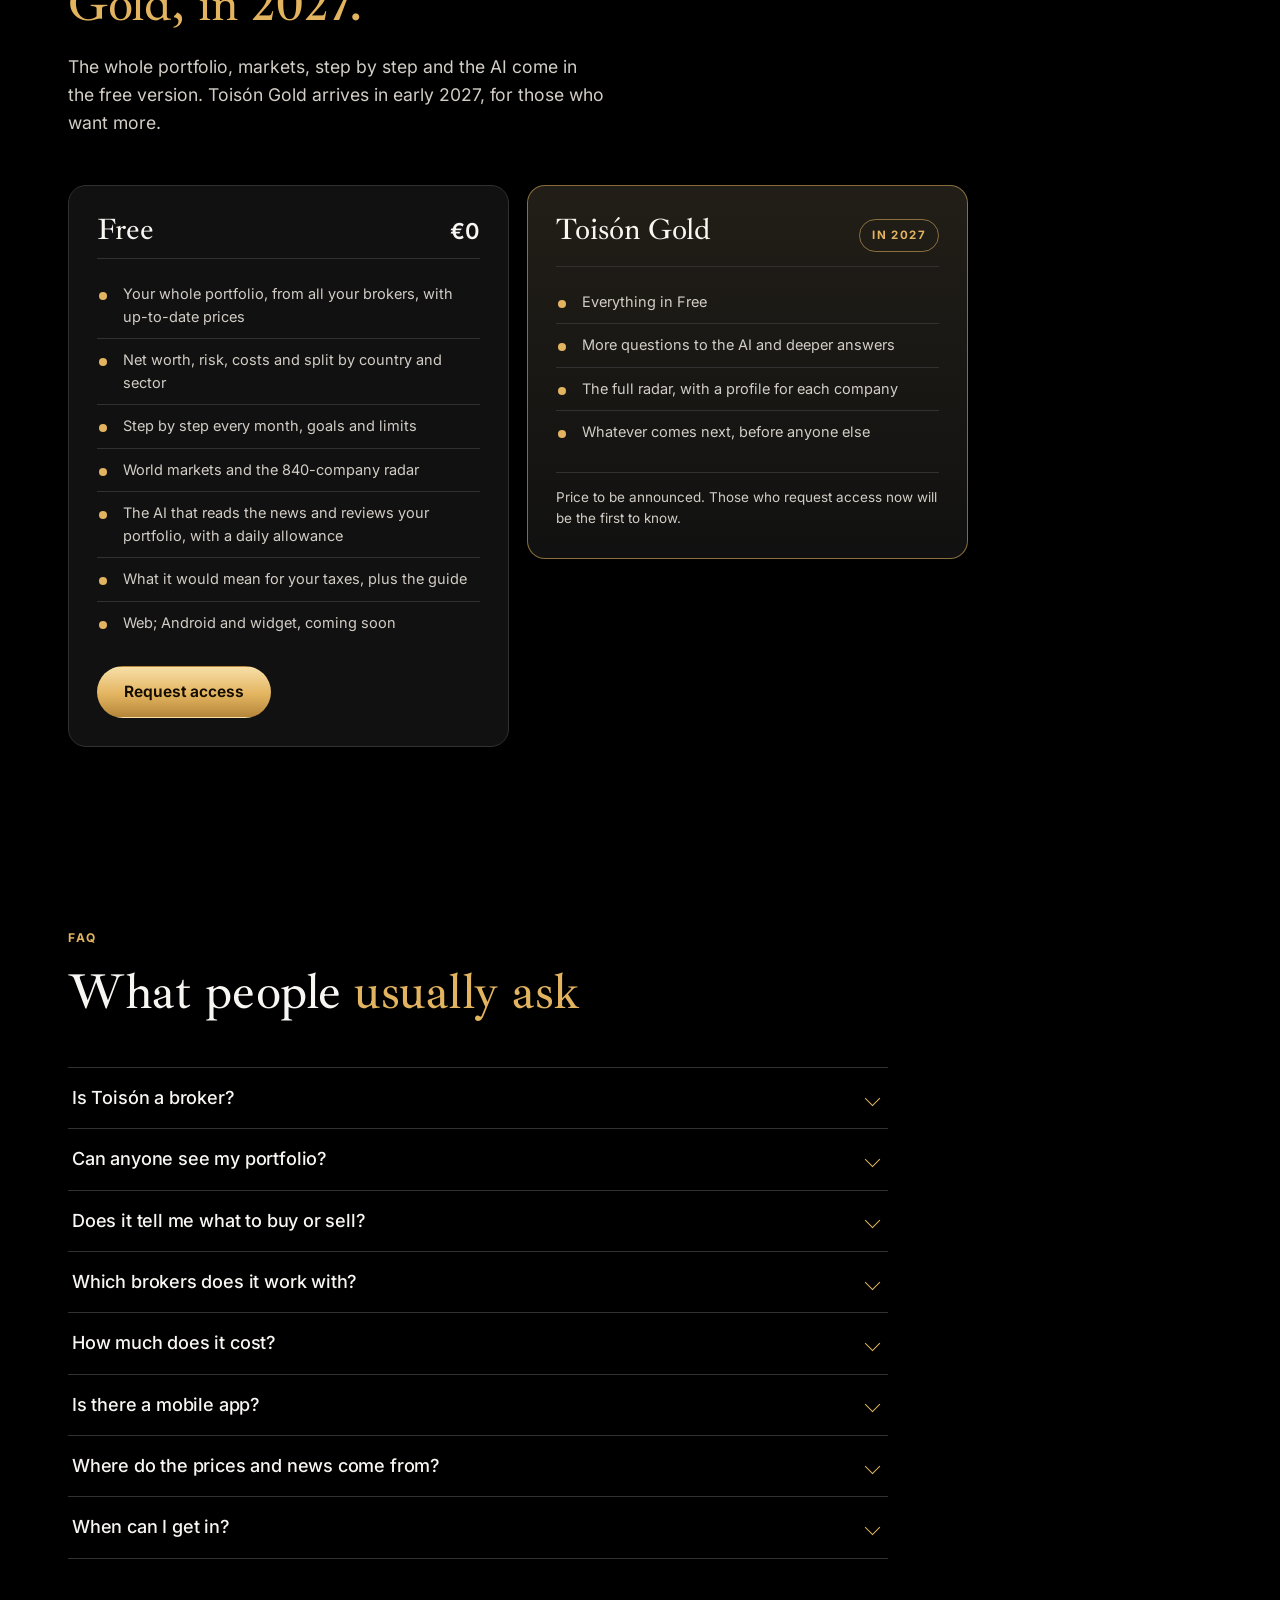
==== commit e5778f22: "Web: «Quién hay detrás» sin «desde hace poco» Co-Authored-By: Claude Sonnet 5.5 <noreply@anthropic.c" ====
--- a/index.html
+++ b/index.html
@@ -619,7 +619,7 @@
     <details>
       <summary data-t="kQuien">Quién hay detrás</summary>
       <div class="quien-texto">
-        <p data-t="quien1">Me llamo Carlos Díez, tengo 24 años y vivo en Madrid. Estudié Automatización y Robótica y llevo cinco años trabajando en ello. Desde hace poco lo compagino con la carrera de Economía en la Universidad de Alcalá.</p>
+        <p data-t="quien1">Me llamo Carlos Díez, tengo 24 años y vivo en Madrid. Estudié Automatización y Robótica y llevo cinco años trabajando en ello. Lo compagino con la carrera de Economía en la Universidad de Alcalá.</p>
         <p data-t="quien2">Toisón empezó como la hoja con la que llevaba mis propias inversiones, repartidas en varios brókers, y la renta que me tocaba hacer cada año. Fue creciendo hasta ser una app: primero para mí, luego para un grupo de amigos. Esto es lo que ahora estoy abriendo a más gente.</p>
         <p data-t="quien3">No hay una empresa grande detrás ni inversores: hay una persona, mucho cuidado con los números y una regla fija: Toisón explica, no te dice qué hacer. Si tienes dudas o ideas, escríbeme.</p>
         <p class="firma"><a href="mailto:hola@toison.es">hola@toison.es</a> · <a href="https://www.instagram.com/toisonapp" rel="noopener">Instagram</a> · <a href="https://x.com/toisonapp" rel="noopener">X</a></p>
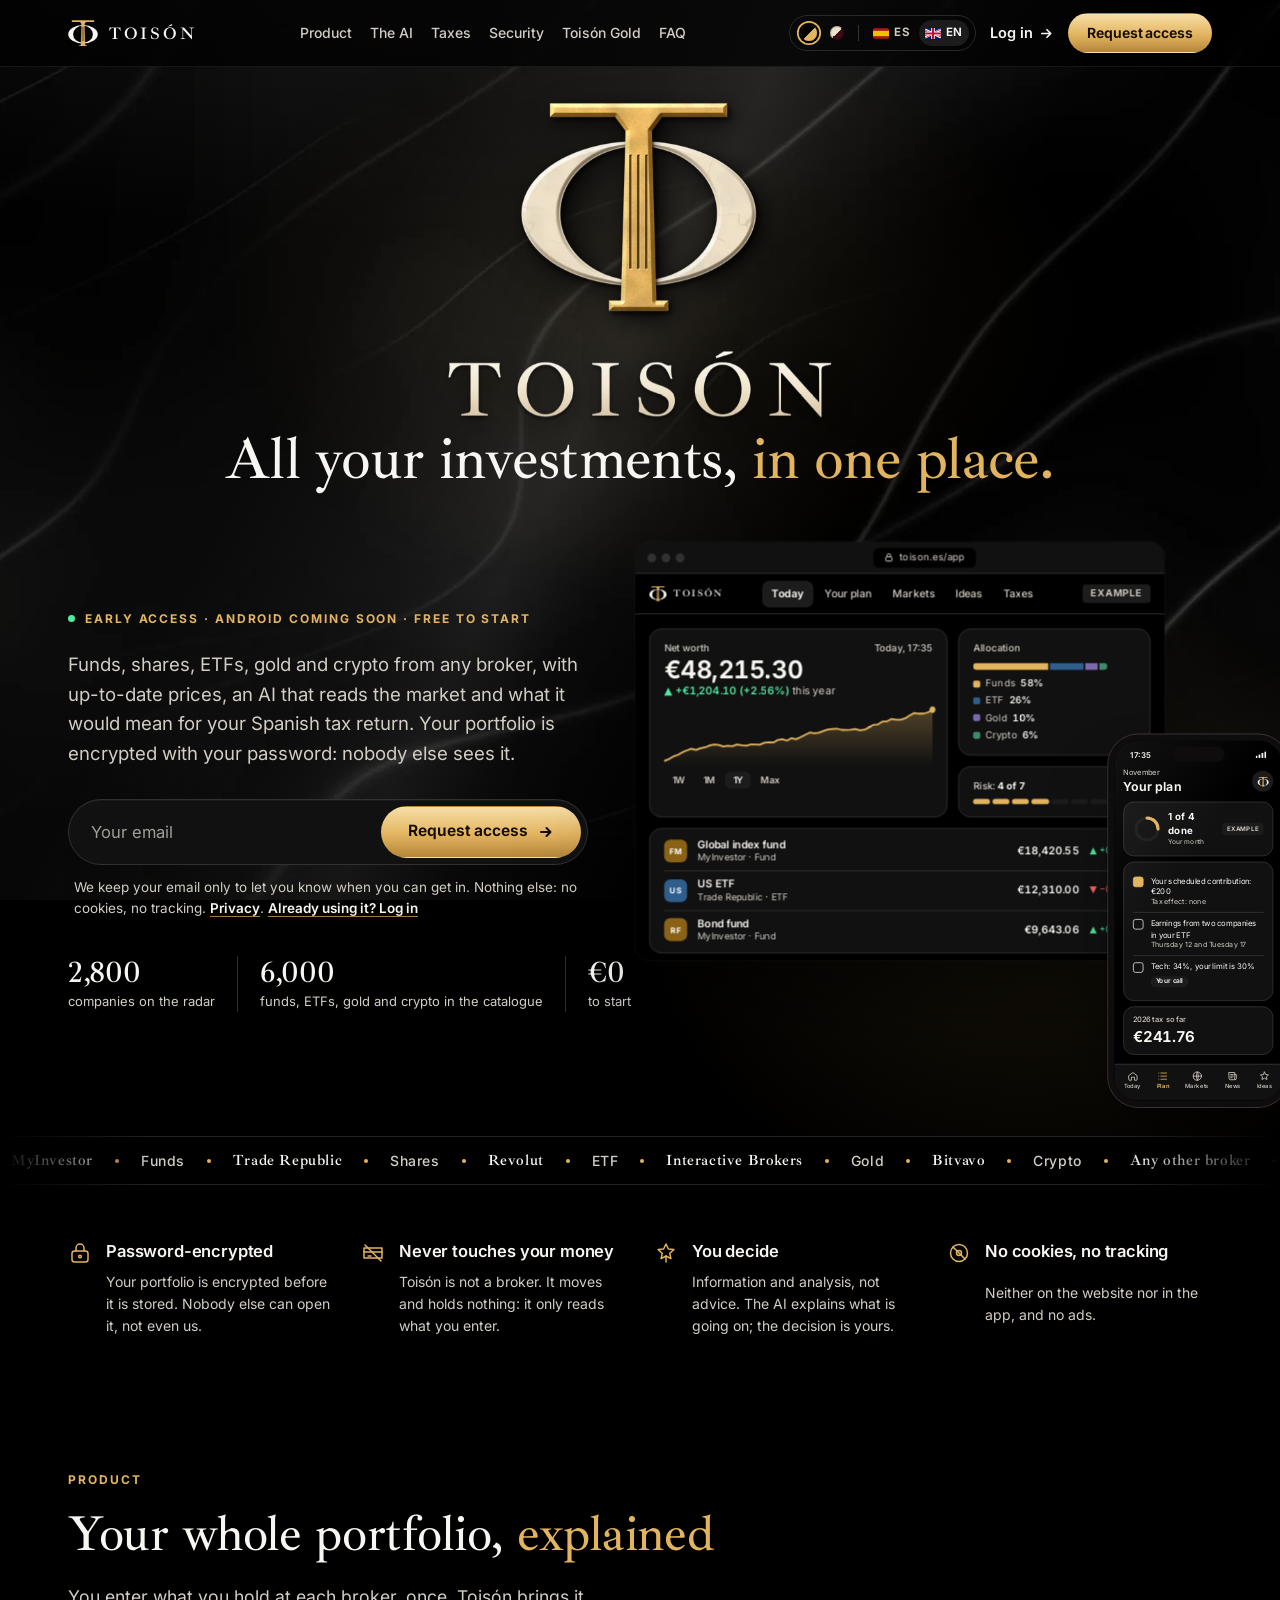
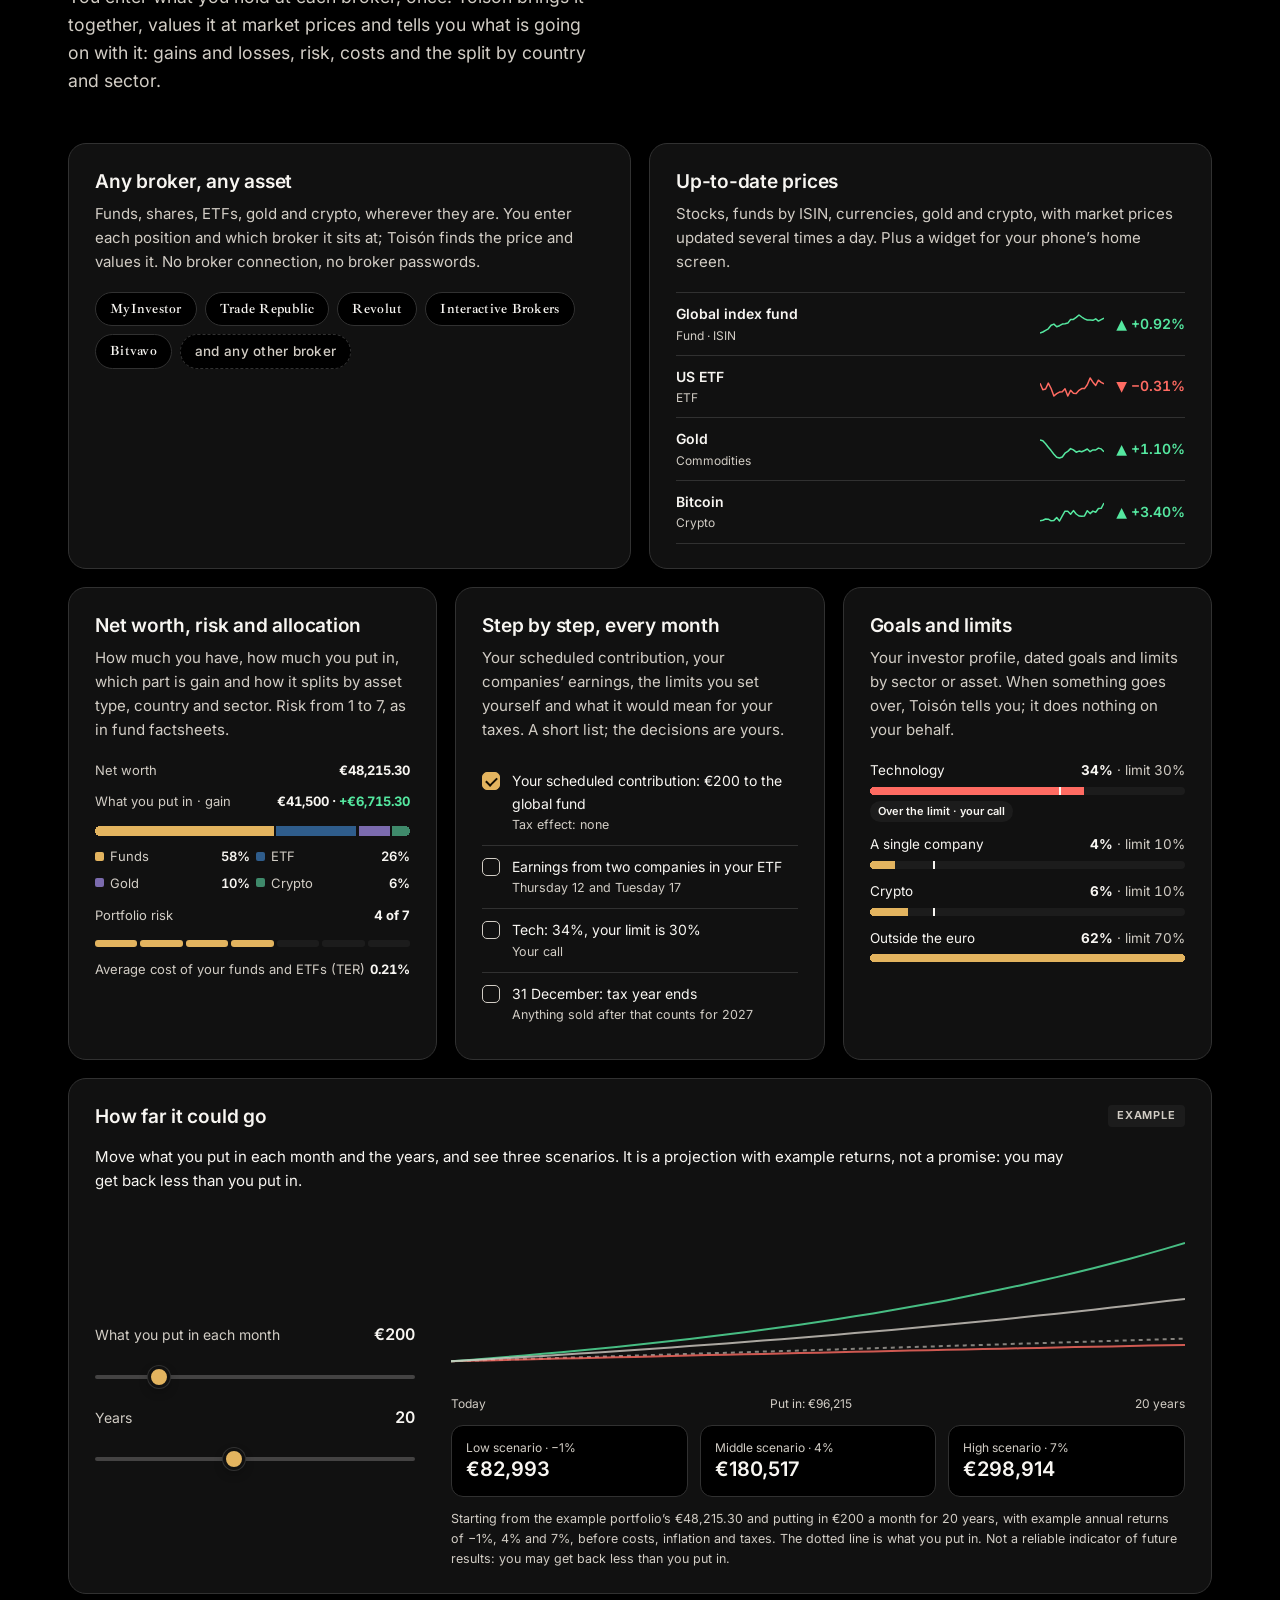
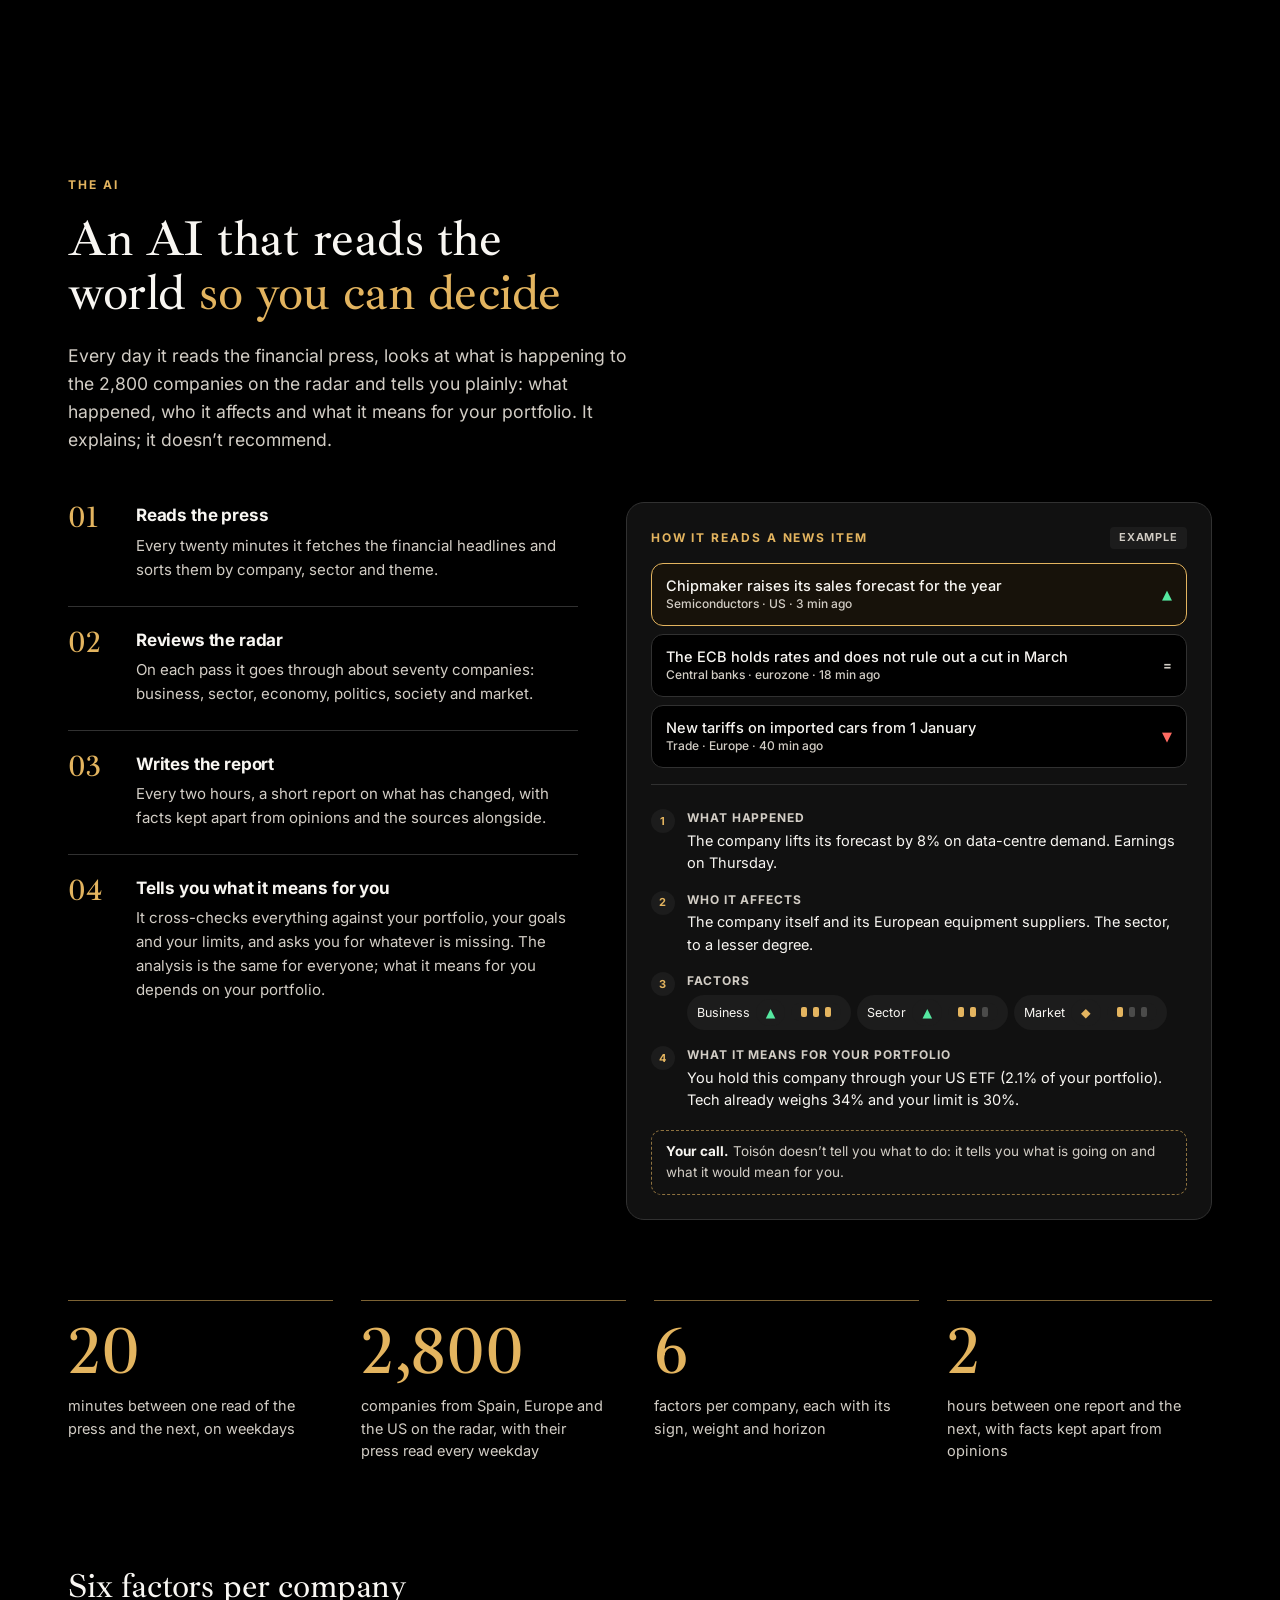
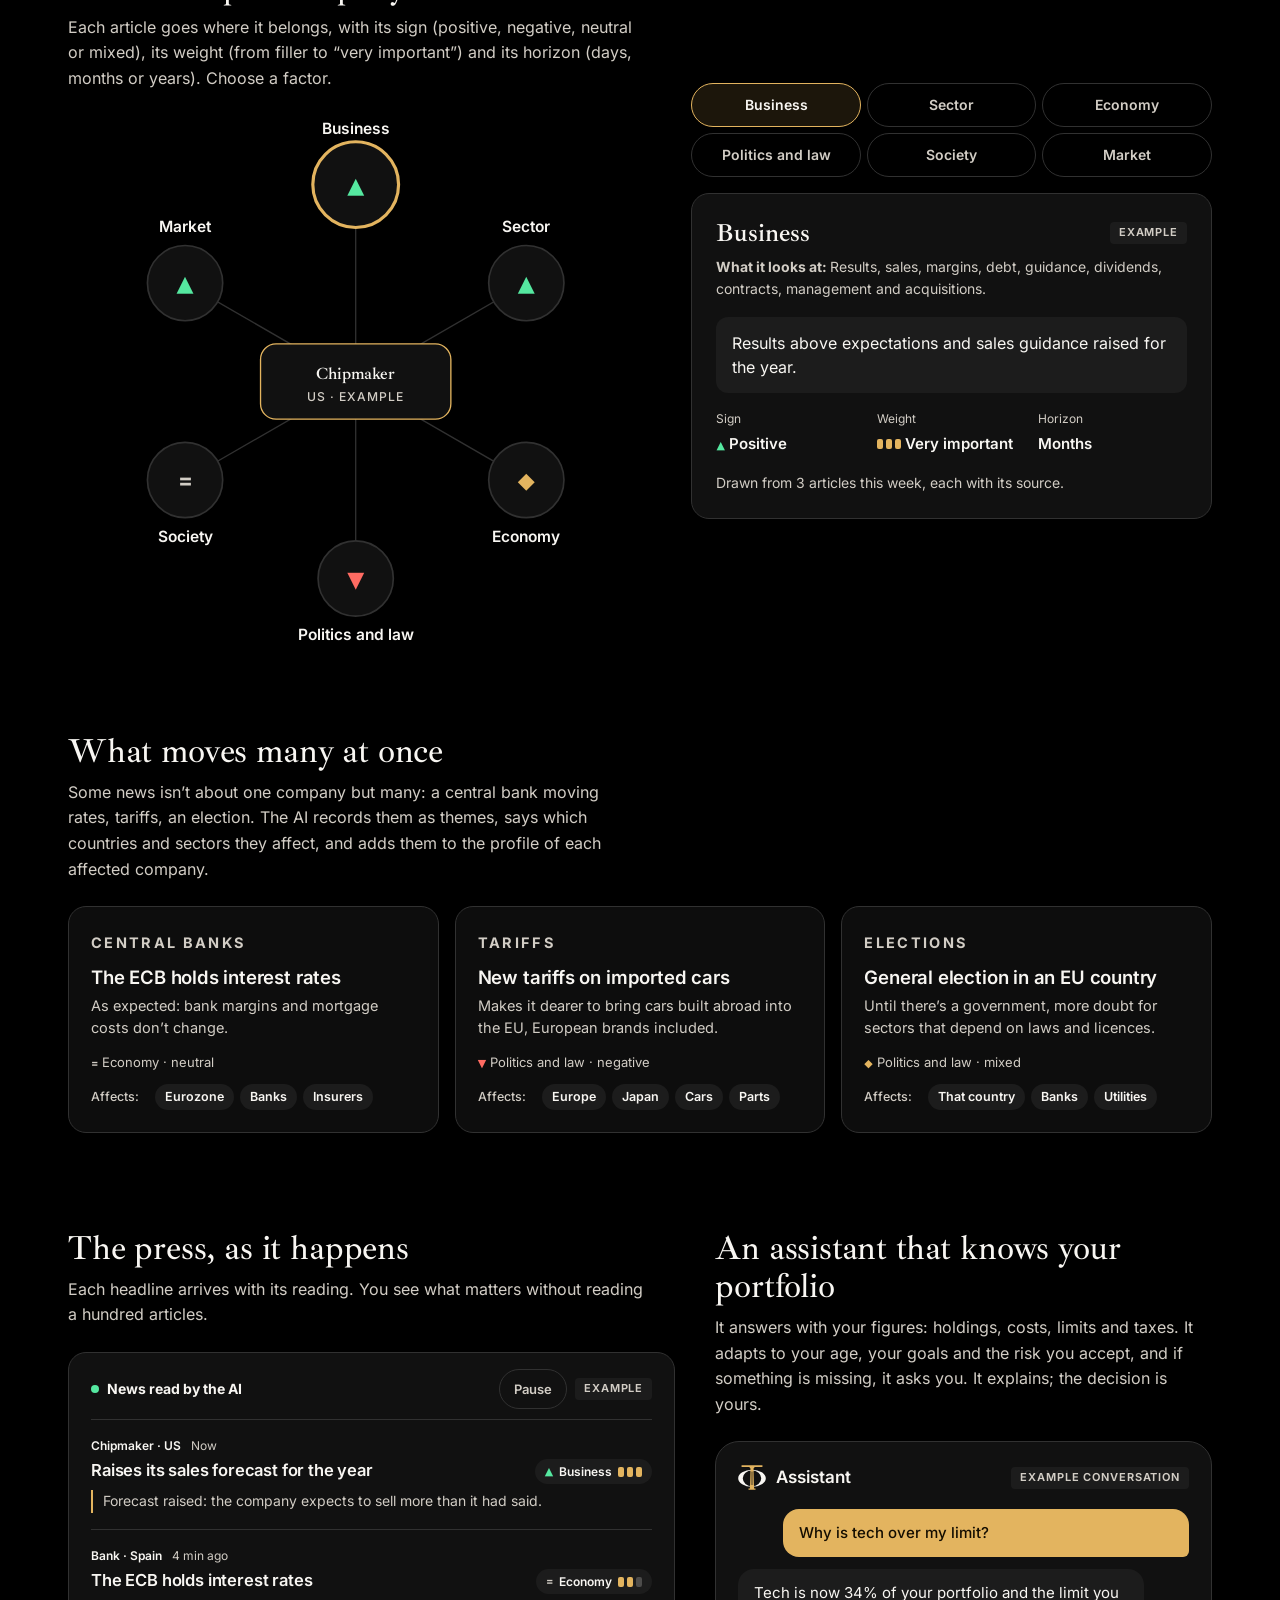
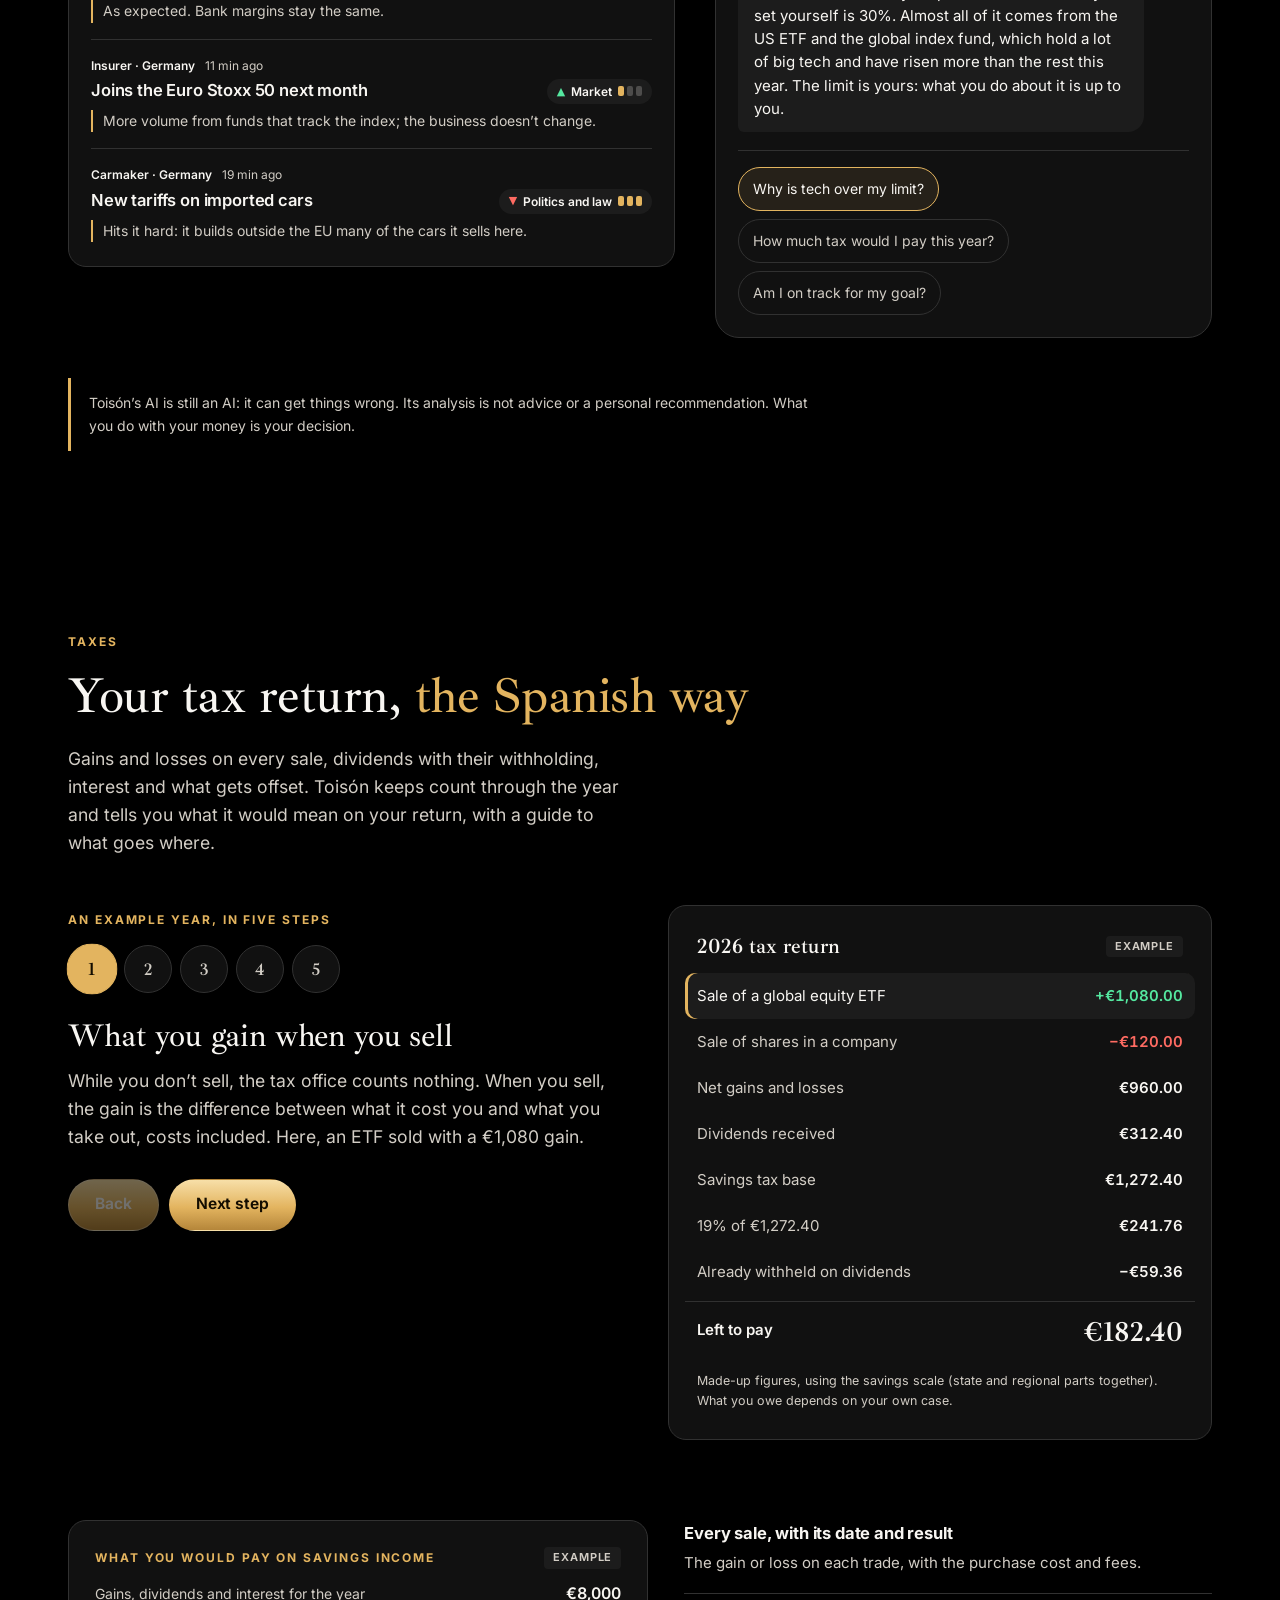
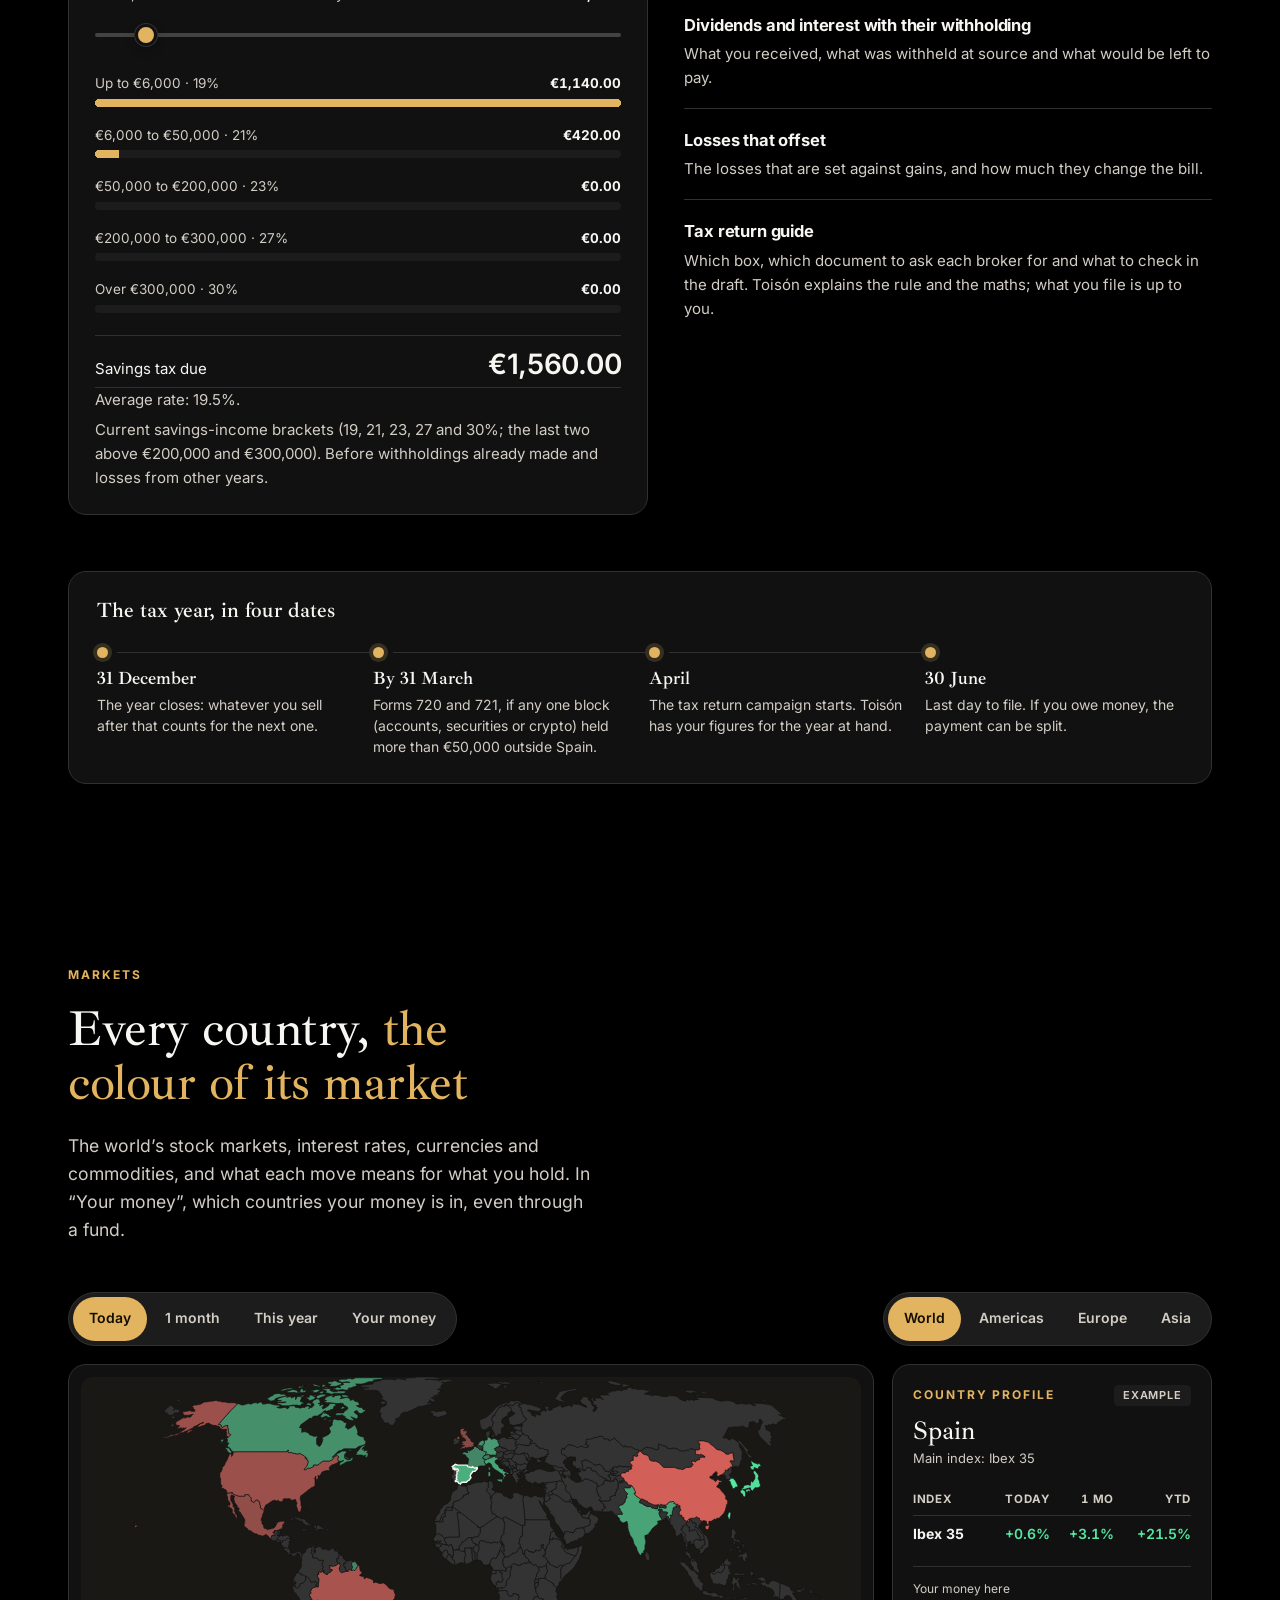
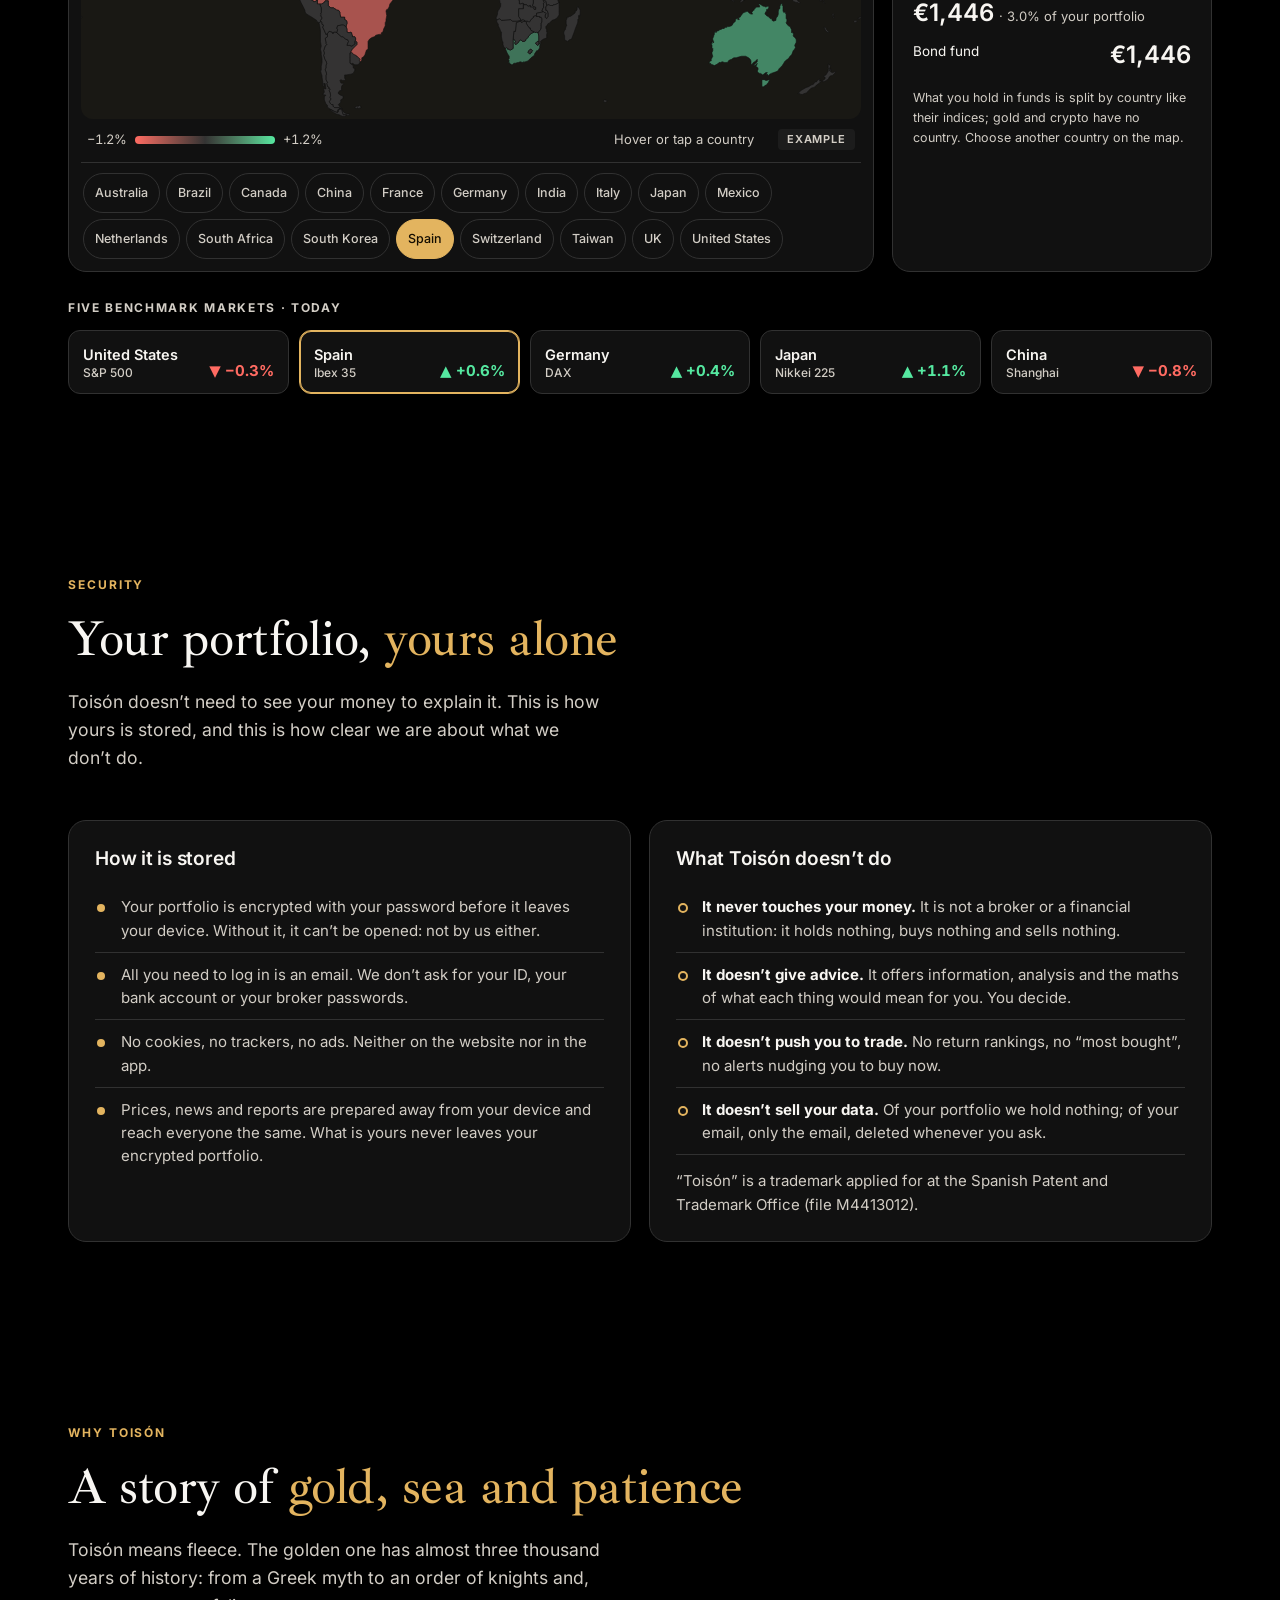
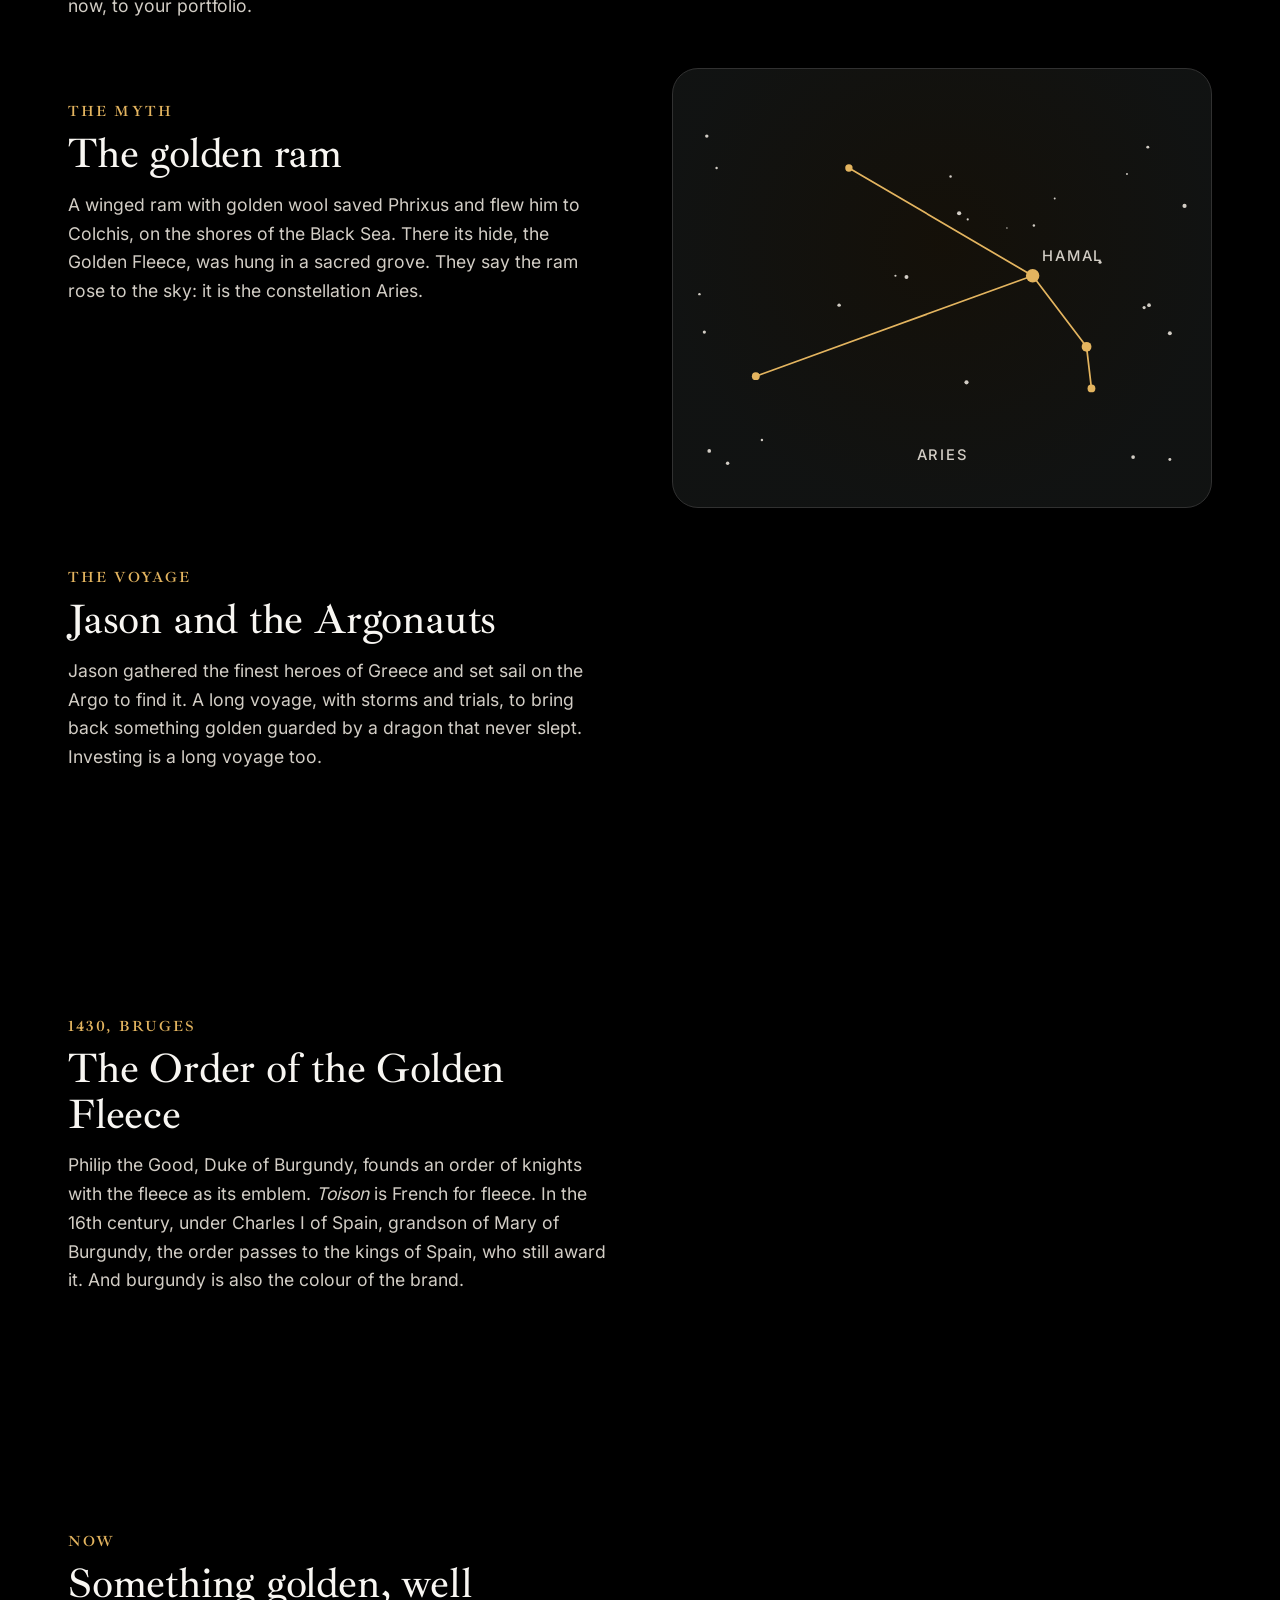
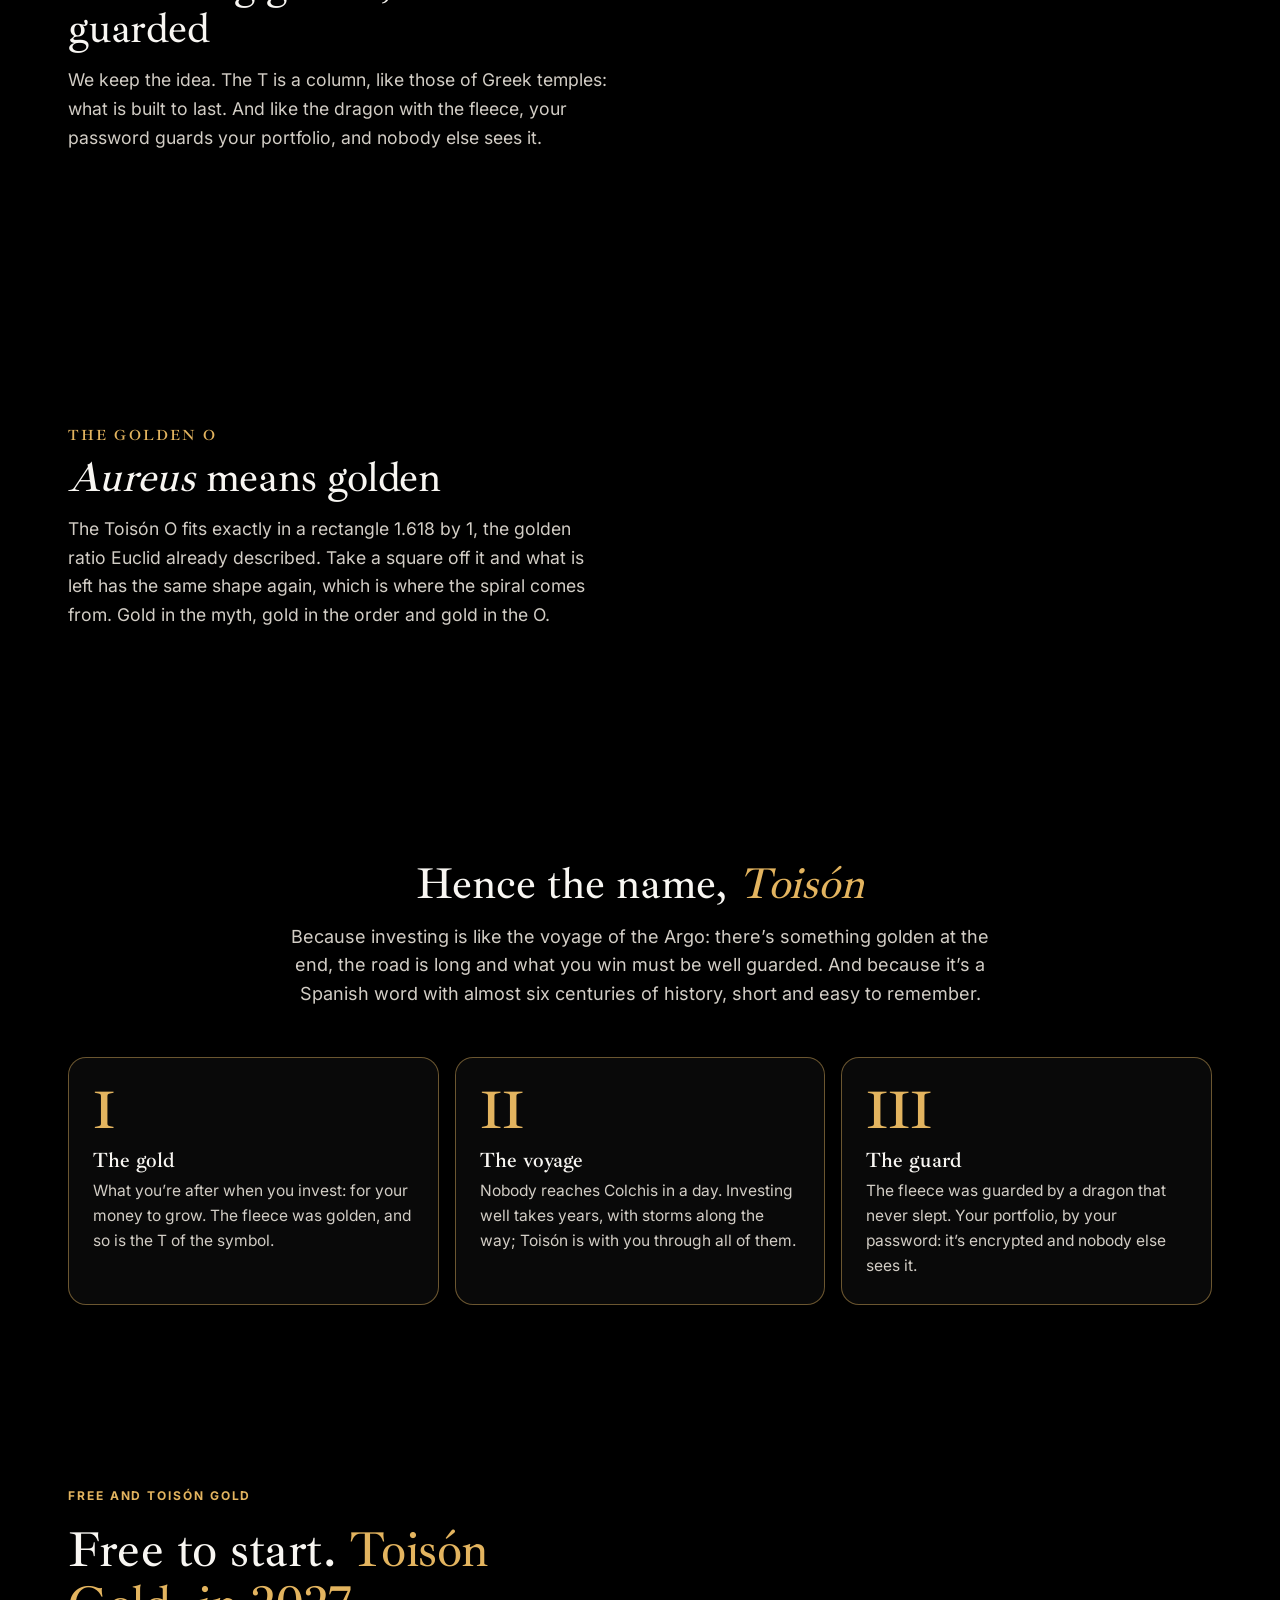
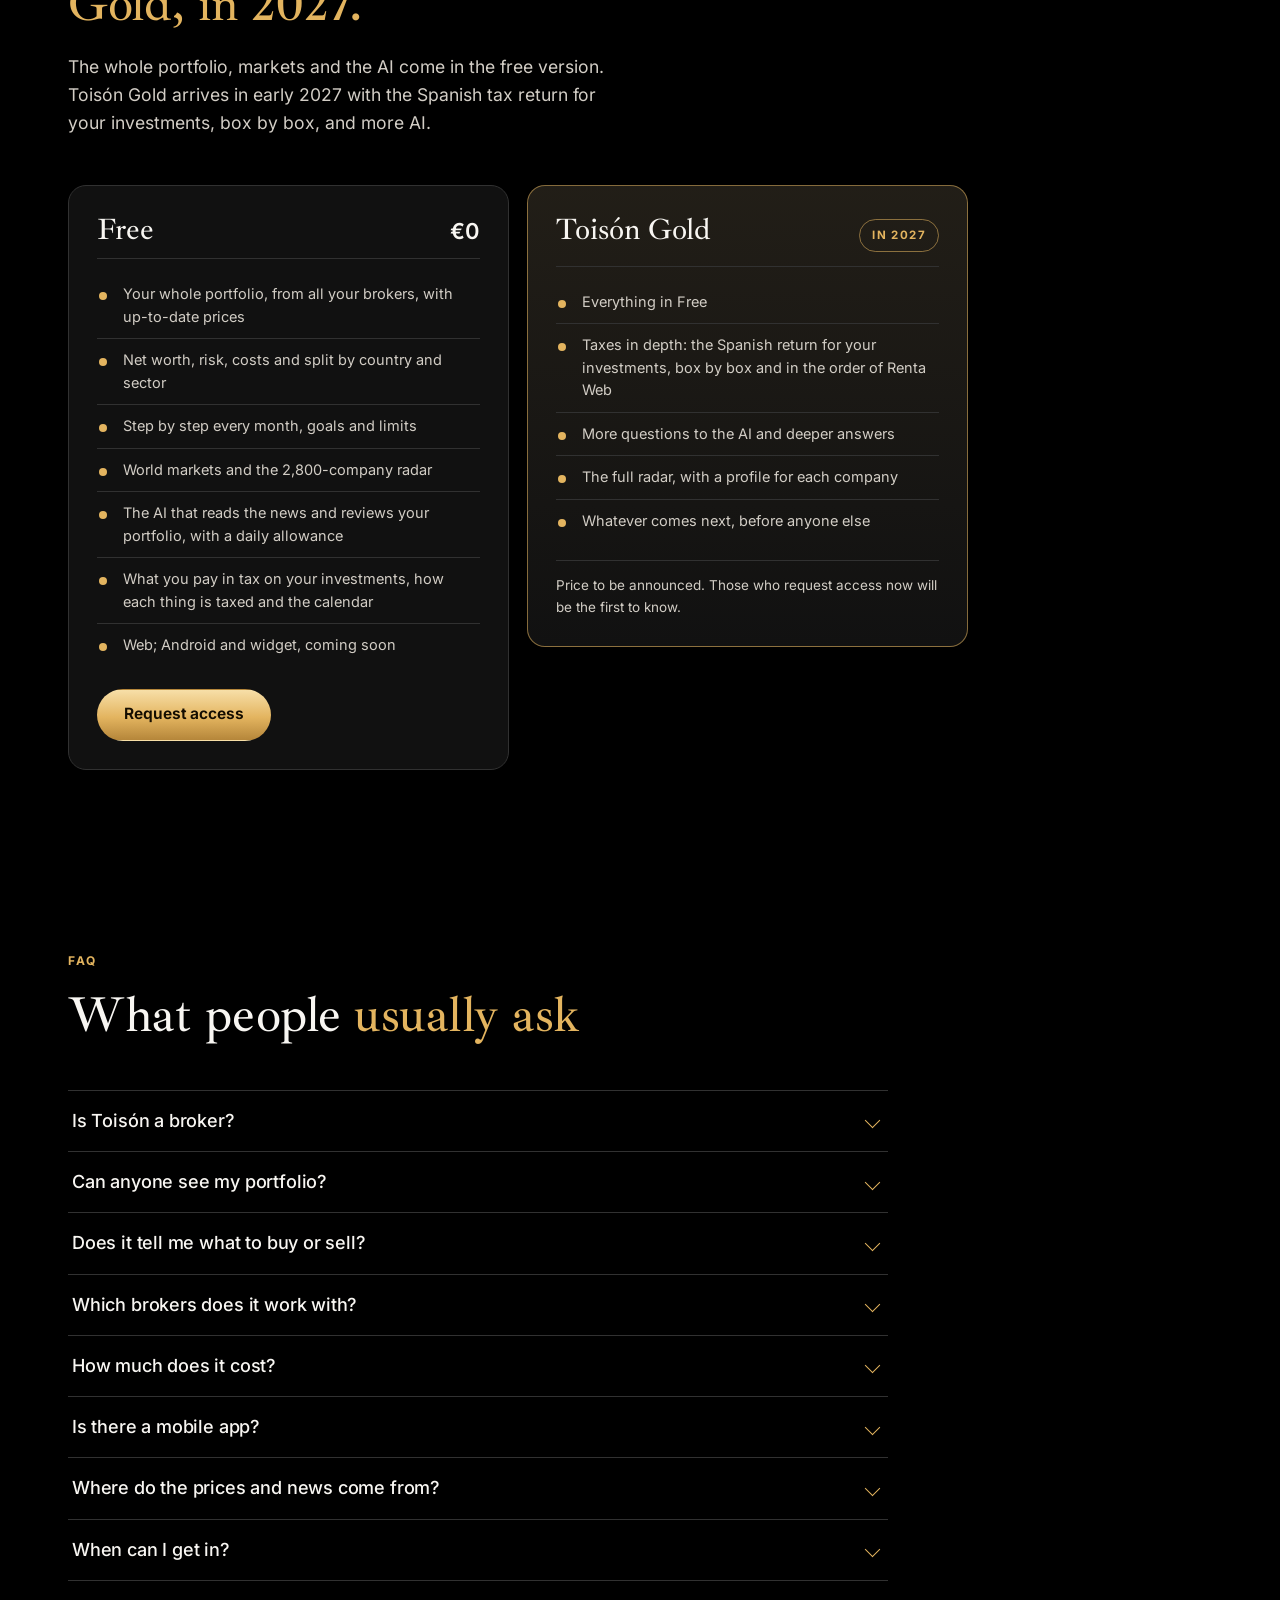
==== commit a14ebb09: "La web tras el repaso: el producto antes que la historia, «Mi cuenta», el radar con una sola cifra, " ====
--- a/index.html
+++ b/index.html
@@ -56,7 +56,6 @@
       <b>TOISÓN</b>
     </a>
     <nav class="menu" aria-label="Secciones" data-t-aria="menuAria">
-      <a href="#nombre" data-t="pfNombre">Por qué Toisón</a>
       <a href="#producto" data-t="mProducto">Producto</a>
       <a href="#ia" data-t="mIA">La IA</a>
       <a href="#hacienda" data-t="mHacienda">Hacienda</a>
@@ -76,13 +75,13 @@
           <button type="button" data-lang="en" aria-pressed="false" lang="en"><svg class="bandera" viewBox="0 0 60 30" preserveAspectRatio="xMidYMid slice" aria-hidden="true"><clipPath id="uk1a"><path d="M0 0v30h60V0z"/></clipPath><clipPath id="uk1b"><path d="M30 15h30v15zv15H0zH0V0zV0h30z"/></clipPath><g clip-path="url(#uk1a)"><path d="M0 0v30h60V0z" fill="#012169"/><path d="M0 0l60 30m0-30L0 30" stroke="#fff" stroke-width="6"/><path d="M0 0l60 30m0-30L0 30" clip-path="url(#uk1b)" stroke="#C8102E" stroke-width="4"/><path d="M30 0v30M0 15h60" stroke="#fff" stroke-width="10"/><path d="M30 0v30M0 15h60" stroke="#C8102E" stroke-width="6"/></g></svg>EN</button>
         </div>
       </div>
-      <a class="entrar" href="https://toison.es/app" data-app><span data-t="entrar">Entrar</span><svg viewBox="0 0 16 16" aria-hidden="true"><path d="M3 8h9M8.5 4l4 4-4 4"/></svg></a>
+      <a class="entrar" href="https://toison.es/app" data-app><span data-t="entrar">Mi cuenta</span><svg viewBox="0 0 16 16" aria-hidden="true"><path d="M3 8h9M8.5 4l4 4-4 4"/></svg></a>
       <a class="boton chico" href="#acceso" data-t="pedir">Pedir acceso</a>
       <button type="button" class="menu-btn" aria-expanded="false" aria-controls="menu-movil" aria-label="Menú" data-t-aria="menuBtnAria"><svg viewBox="0 0 24 24" aria-hidden="true"><path d="M4 7h16M4 12h16M4 17h16"/></svg></button>
     </div>
   </div>
   <div class="menu-movil" id="menu-movil" hidden>
-    <a href="#nombre" data-t="pfNombre">Por qué Toisón</a><a href="#producto" data-t="mProducto">Producto</a><a href="#ia" data-t="mIA">La IA</a><a href="#hacienda" data-t="mHacienda">Hacienda</a><a href="#seguridad" data-t="mSeguridad">Seguridad</a><a href="#pro" data-t="mPro">Toisón Dorado</a><a href="#preguntas" data-t="mPreguntas">Preguntas</a>
+    <a href="#producto" data-t="mProducto">Producto</a><a href="#ia" data-t="mIA">La IA</a><a href="#hacienda" data-t="mHacienda">Hacienda</a><a href="#seguridad" data-t="mSeguridad">Seguridad</a><a href="#nombre" data-t="pfNombre">Por qué Toisón</a><a href="#pro" data-t="mPro">Toisón Dorado</a><a href="#preguntas" data-t="mPreguntas">Preguntas</a>
     <div class="mm-ajustes">
       <div class="estilo" role="group" aria-label="Estilo" data-t-aria="estiloAria">
         <button type="button" data-dir="marmol" aria-pressed="true" aria-label="Mármol" data-t-aria="marmolAria"><i class="m-marmol"></i></button>
@@ -154,10 +153,10 @@
             <div class="app-cab">
               <span class="app-logo"><svg viewBox="-82 -78 164 147" aria-hidden="true"><use class="s-o" href="#o"/><use class="s-t" href="#t"/></svg><b>TOISÓN</b></span>
               <div class="app-tabs" role="tablist" aria-label="Pantallas de ejemplo" data-t-aria="tabsAria">
-                <button type="button" role="tab" aria-selected="true" data-p="cartera" data-t="tCartera">Cartera</button>
-                <button type="button" role="tab" aria-selected="false" data-p="paso" data-t="tPaso">Paso a paso</button>
+                <button type="button" role="tab" aria-selected="true" data-p="cartera" data-t="tCartera">Hoy</button>
+                <button type="button" role="tab" aria-selected="false" data-p="paso" data-t="tPaso">Tu plan</button>
                 <button type="button" role="tab" aria-selected="false" data-p="mercados" data-t="tMercados">Mercados</button>
-                <button type="button" role="tab" aria-selected="false" data-p="expertos" data-t="tExpertos">Radar</button>
+                <button type="button" role="tab" aria-selected="false" data-p="expertos" data-t="tExpertos">Ideas</button>
                 <button type="button" role="tab" aria-selected="false" data-p="hacienda" data-t="tHacienda">Hacienda</button>
               </div>
               <span class="ejemplo" data-t="ejemplo">Ejemplo</span>
@@ -204,11 +203,291 @@
   </div>
 </section>
 
+<!-- ========== PRODUCTO ========== -->
+<section id="producto" class="seccion producto" aria-labelledby="t-prod">
+  <div class="cont">
+    <div class="cab-sec r">
+      <p class="k" data-rom="I" data-t="kProd">Producto</p>
+      <h2 id="t-prod" data-t="hProd" data-split>Tu cartera entera, <em>explicada</em></h2>
+      <p class="ent" data-t="entProd">Apuntas lo que tienes en cada bróker, una vez. Toisón lo junta, lo valora con precios de mercado y te cuenta qué pasa con ello: lo que ganas y pierdes, el riesgo, los costes y el reparto por países y sectores.</p>
+    </div>
+    <div class="bento">
+      <article class="tarjeta r b-brokers">
+        <h3 data-t="b1">Cualquier bróker, cualquier activo</h3>
+        <p data-t="b1p">Fondos, acciones, ETF, oro y cripto, estén donde estén. Apuntas cada posición y en qué bróker está; Toisón busca el precio y lo valora. Sin conectarse a tu bróker ni pedirte sus claves.</p>
+        <ul class="chips" aria-label="Brókers y exchanges de ejemplo" data-t-aria="chipsAria"><li>MyInvestor</li><li>Trade Republic</li><li>Revolut</li><li>Interactive Brokers</li><li>Bitvavo</li><li data-t="b1otros">y cualquier otro</li></ul>
+      </article>
+      <article class="tarjeta r b-precios">
+        <h3 data-t="b2">Precios al día</h3>
+        <p data-t="b2p">Bolsas, fondos por ISIN, divisas, oro y cripto, con precios de mercado actualizados varias veces al día. Y un widget en la pantalla de inicio del móvil.</p>
+        <div class="mini-lista" id="mini-precios"></div>
+      </article>
+      <article class="tarjeta r b-riesgo">
+        <h3 data-t="b3">Patrimonio, riesgo y reparto</h3>
+        <p data-t="b3p">Cuánto tienes, cuánto has puesto, qué parte es ganancia y cómo se reparte por tipo de activo, país y sector. El riesgo, del 1 al 7, como en los folletos de los fondos.</p>
+        <div class="reparto-g" id="reparto-g"></div>
+      </article>
+      <article class="tarjeta r b-paso">
+        <h3 data-t="b4">Paso a paso, cada mes</h3>
+        <p data-t="b4p">Tu aportación programada, los resultados de tus empresas, los límites que te has puesto y lo que supondría en la renta. Una lista corta; las decisiones, tuyas.</p>
+        <ul class="lista-check" id="lista-paso"></ul>
+      </article>
+      <article class="tarjeta r b-objetivos">
+        <h3 data-t="b5">Objetivos y límites</h3>
+        <p data-t="b5p">Tu perfil de inversor, metas con fecha y límites por sector o por activo. Cuando algo se pasa, Toisón te lo dice; no hace nada por ti.</p>
+        <div class="limites" id="limites"></div>
+      </article>
+      <article class="tarjeta r b-futuro">
+        <div class="fut-cab">
+          <div>
+            <h3 data-t="b6">Hasta dónde podrías llegar</h3>
+            <p data-t="b6p">Mueve lo que aportas al mes y los años, y mira tres escenarios. Es una proyección con rentabilidades de ejemplo, no una promesa: puedes recuperar menos de lo aportado.</p>
+          </div>
+          <span class="ejemplo" data-t="ejemplo">Ejemplo</span>
+        </div>
+        <div class="fut-grid">
+          <form class="mando" onsubmit="return false">
+            <label for="r-apo"><span data-t="lApo">Lo que aportas al mes</span><output id="o-apo" for="r-apo">200 €</output></label>
+            <input type="range" id="r-apo" min="25" max="1000" step="25" value="200">
+            <label for="r-anos"><span data-t="lAnos">Años</span><output id="o-anos" for="r-anos">20</output></label>
+            <input type="range" id="r-anos" min="5" max="40" step="1" value="20">
+          </form>
+          <div class="fut-res">
+            <svg class="fut-svg" id="fut-svg" viewBox="0 0 420 160" preserveAspectRatio="none" aria-hidden="true"></svg>
+            <div class="fut-ejes" id="fut-ejes" aria-hidden="true"></div>
+            <div class="fut-cifras">
+              <div><small data-t="rMal">Escenario bajo · −1 %</small><b class="num" id="v-mal">—</b></div>
+              <div><small data-t="rNormal">Escenario medio · 4 %</small><b class="num" id="v-med">—</b></div>
+              <div><small data-t="rBien">Escenario alto · 7 %</small><b class="num" id="v-bien">—</b></div>
+            </div>
+            <p class="pie-ej" id="fut-nota"></p>
+          </div>
+        </div>
+      </article>
+    </div>
+  </div>
+</section>
+
+<!-- ========== LA IA (completa: etapas, así lee una noticia, cifras, seis factores, temas, noticias que llegan y el asistente) ========== -->
+<section id="ia" class="seccion ia alt" aria-labelledby="t-ia">
+  <div class="cont">
+    <div class="cab-sec r">
+      <p class="k" data-rom="II" data-t="kIA">La IA</p>
+      <h2 id="t-ia" data-t="hIA" data-split>Una IA que lee el mundo <em>para que tú decidas</em></h2>
+      <p class="ent" data-t="entIA">Cada día lee la prensa económica, mira lo que pasa con las 2.800 empresas del radar y te lo cuenta en claro: qué ha pasado, a quién afecta y qué supone para tu cartera. Explica; no recomienda.</p>
+    </div>
+    <div class="ia-grid">
+      <ol class="etapas" aria-label="Cómo trabaja la IA" data-t-aria="etapasAria">
+        <li class="r"><span class="et-n">01</span><div><b data-t="e1">Lee la prensa</b><p data-t="e1p">Cada veinte minutos trae los titulares de la prensa económica y los ordena por empresa, sector y tema.</p></div></li>
+        <li class="r"><span class="et-n">02</span><div><b data-t="e2">Revisa el radar</b><p data-t="e2p">En cada pasada repasa unas setenta empresas: negocio, sector, economía, política, sociedad y mercado.</p></div></li>
+        <li class="r"><span class="et-n">03</span><div><b data-t="e3">Escribe el informe</b><p data-t="e3p">Cada dos horas, un informe corto de lo que ha cambiado, con los hechos separados de las opiniones y las fuentes al lado.</p></div></li>
+        <li class="r"><span class="et-n">04</span><div><b data-t="e4">Te lo cuenta a tu medida</b><p data-t="e4p">Cruza todo con tu cartera, tus metas y tus límites, y te pregunta lo que le falte. El análisis es el mismo para todos; lo que supone para ti depende de tu cartera.</p></div></li>
+      </ol>
+      <div class="lector r">
+        <div class="lector-cab"><span class="k" data-t="kLector">Así lee una noticia</span><span class="ejemplo" data-t="ejemplo">Ejemplo</span></div>
+        <div class="titulares" id="titulares" role="tablist" aria-label="Titulares de ejemplo" data-t-aria="titAria"></div>
+        <div class="lectura" id="lectura" aria-live="polite"></div>
+      </div>
+    </div>
+
+    <ul class="ia-num" aria-label="La IA en cifras" data-t-aria="iaNumAria">
+      <li class="r"><b class="num" data-count="20">20</b><span data-t="n1">minutos entre una lectura de la prensa y la siguiente, entre semana</span></li>
+      <li class="r"><b class="num" data-count="2800">2.800</b><span data-t="n2">empresas de España, Europa y EE. UU. en el radar, con su prensa leída cada día laborable</span></li>
+      <li class="r"><b class="num" data-count="6">6</b><span data-t="n3">factores por empresa, cada uno con su signo, su peso y su plazo</span></li>
+      <li class="r"><b class="num" data-count="2">2</b><span data-t="n4">horas entre un informe y el siguiente, con los hechos separados de las opiniones</span></li>
+    </ul>
+
+    <div class="fac-grid">
+      <div class="r">
+        <h3 class="sub" data-t="facH">Seis factores por empresa</h3>
+        <p class="intro" data-t="facP">Cada noticia va a su sitio, con su signo (a favor, en contra, neutra o mixta), su peso (de relleno a «muy importante») y su plazo (días, meses o años). Elige un factor.</p>
+        <svg class="radial" id="radial" viewBox="0 0 520 470" aria-hidden="true"></svg>
+      </div>
+      <div class="r">
+        <div class="fac-tabs" id="fac-tabs" role="group" aria-label="Factores de una empresa de ejemplo" data-t-aria="facTabsAria"></div>
+        <div class="fac-det" id="fac-det"></div>
+      </div>
+    </div>
+
+    <div class="temas-b">
+      <h3 class="sub r" data-t="temasH">Lo que mueve a muchas a la vez</h3>
+      <p class="intro r" data-t="temasP">Hay noticias que no son de una empresa, sino de muchas: un banco central que toca los tipos, unos aranceles, unas elecciones. La IA las apunta como temas, dice a qué países y sectores tocan, y las suma a la ficha de cada empresa afectada.</p>
+      <div class="temas-g r" id="temas"></div>
+    </div>
+
+    <div class="feed-grid">
+      <div>
+        <h3 class="sub r" data-t="feedH">La prensa, al momento</h3>
+        <p class="intro r" data-t="feedP">Cada titular llega con su lectura. Así se ve lo que importa sin leerse cien noticias.</p>
+        <div class="feed r">
+          <div class="feed-cab"><b><i aria-hidden="true"></i><span data-t="feedVivo">Noticias leídas por la IA</span></b><span class="feed-der"><button type="button" class="pausa" id="feed-pausa" data-t="pausar">Pausar</button><span class="ejemplo" data-t="ejemplo">Ejemplo</span></span></div>
+          <ol id="feed"></ol>
+        </div>
+      </div>
+      <div>
+        <h3 class="sub r" data-t="asisH">Un asistente que conoce tu cartera</h3>
+        <p class="intro r" data-t="asisP">Contesta con tus cifras: posiciones, costes, límites y renta. Se adapta a tu edad, tus metas y el riesgo que aceptas, y si le falta algo, te lo pregunta. Explica; la decisión es tuya.</p>
+        <div class="chat r">
+          <div class="chat-cab">
+            <svg viewBox="-82 -78 164 147" aria-hidden="true"><use class="s-o" href="#o"/><use class="s-t" href="#t"/></svg>
+            <span data-t="asisNombre">Asistente</span> <span class="ejemplo" data-t="convEj">Conversación de ejemplo</span>
+          </div>
+          <div class="burbuja yo" id="preg"></div>
+          <div class="burbuja ella" id="resp" aria-live="polite"></div>
+          <div class="preg-chat" role="group" aria-label="Preguntas de ejemplo" data-t-aria="pregAria">
+            <button type="button" data-q="0" aria-pressed="true"></button>
+            <button type="button" data-q="1" aria-pressed="false"></button>
+            <button type="button" data-q="2" aria-pressed="false"></button>
+          </div>
+        </div>
+      </div>
+    </div>
+
+    <p class="aviso-ia r" data-t="avisoIA">La IA de Toisón es una IA: puede equivocarse. Sus análisis no son asesoramiento ni una recomendación personalizada. Lo que hagas con tu dinero lo decides tú.</p>
+  </div>
+</section>
+
+<!-- ========== HACIENDA: la hoja paso a paso, el simulador por tramos y el año en cuatro fechas ========== -->
+<section id="hacienda" class="seccion renta" aria-labelledby="t-renta">
+  <div class="cont">
+    <div class="cab-sec r">
+      <p class="k" data-rom="III" data-t="kRenta">Hacienda</p>
+      <h2 id="t-renta" data-t="hRenta" data-split>La renta, <em>hecha a la española</em></h2>
+      <p class="ent" data-t="entRenta">Ganancias y pérdidas de cada venta, dividendos con su retención, intereses y lo que se compensa. Toisón lleva la cuenta durante el año y te dice lo que supondría en la declaración, con una guía de qué va en cada sitio.</p>
+    </div>
+
+    <div class="hoja-grid">
+      <div class="pasos-r r">
+        <p class="k" data-t="kPasos">Un año de ejemplo, en cinco pasos</p>
+        <ol class="pasos-n" aria-label="Pasos del ejemplo" data-t-aria="pasosAria">
+          <li><button type="button" data-etapa="0" aria-current="step" aria-label="Paso 1" data-t-aria="paso1">1</button></li>
+          <li><button type="button" data-etapa="1" aria-label="Paso 2" data-t-aria="paso2">2</button></li>
+          <li><button type="button" data-etapa="2" aria-label="Paso 3" data-t-aria="paso3">3</button></li>
+          <li><button type="button" data-etapa="3" aria-label="Paso 4" data-t-aria="paso4">4</button></li>
+          <li><button type="button" data-etapa="4" aria-label="Paso 5" data-t-aria="paso5">5</button></li>
+        </ol>
+        <div aria-live="polite">
+          <div class="etapa-r" data-etapa="0"><h3 data-t="et1h">Lo que ganas al vender</h3><p data-t="et1p">Mientras no vendes, Hacienda no cuenta nada. Cuando vendes, la ganancia es la diferencia entre lo que te costó y lo que sacas, con los gastos incluidos. Aquí, un ETF vendido con 1.080 € de ganancia.</p></div>
+          <div class="etapa-r" data-etapa="1" hidden><h3 data-t="et2h">Las pérdidas restan</h3><p data-t="et2p">Si otra venta salió mal, esa pérdida se resta de lo ganado: 1.080 € menos 120 € deja 960 €. Ojo con volver a comprar lo mismo poco después, porque Hacienda aplaza esa pérdida.</p></div>
+          <div class="etapa-r" data-etapa="2" hidden><h3 data-t="et3h">Dividendos e intereses</h3><p data-t="et3p">Lo que te pagan las empresas y las cuentas va al mismo saco, el del ahorro. Al pagártelo ya te retienen un 19 %. Aquí, 312,40 € de dividendos.</p></div>
+          <div class="etapa-r" data-etapa="3" hidden><h3 data-t="et4h">La escala del ahorro</h3><p data-t="et4p">Hasta 6.000 € se paga el 19 %; por encima, el 21 %, el 23 %, el 27 % y, desde 300.000 €, el 30 %. Aquí la base es de 1.272,40 €: todo cae en el primer tramo.</p></div>
+          <div class="etapa-r" data-etapa="4" hidden><h3 data-t="et5h">Lo que ya te retuvieron</h3><p data-t="et5p">De la cuota se resta lo que ya te retuvieron. Lo que queda es lo que supondría en la declaración. La guía explica en qué casilla va cada cosa; lo que declaras lo decides tú.</p></div>
+        </div>
+        <div class="etapa-nav">
+          <button type="button" class="boton sec" id="et-ant" data-t="ant">Anterior</button>
+          <button type="button" class="boton" id="et-sig" data-t="sig">Siguiente paso</button>
+        </div>
+      </div>
+      <div class="hoja r" id="hoja"></div>
+    </div>
+
+    <div class="renta-grid">
+      <div class="tarjeta r">
+        <div class="lector-cab"><span class="k" data-t="kSim">Lo que pagarías por el ahorro</span><span class="ejemplo" data-t="ejemplo">Ejemplo</span></div>
+        <form class="mando" onsubmit="return false">
+          <label for="r-gan"><span data-t="trLab">Ganancias, dividendos e intereses del año</span><output id="o-gan" for="r-gan">8.000 €</output></label>
+          <input type="range" id="r-gan" min="0" max="100000" step="500" value="8000">
+        </form>
+        <div class="tramos" id="tramos"></div>
+        <div class="tot-t"><span data-t="trTot">Cuota del ahorro</span><b class="num" id="t-tot">—</b></div>
+        <p class="pie-ej" id="t-tipo"></p>
+        <p class="pie-ej" data-t="trNota">Tramos de la base del ahorro vigentes (19, 21, 23, 27 y 30 %; los dos últimos, por encima de 200.000 y 300.000 €). Sin retenciones ya practicadas ni pérdidas de otros años.</p>
+      </div>
+      <ul class="lista-renta r">
+        <li><b data-t="rt1">Cada venta, con su fecha y su resultado</b><p data-t="rt1p">La ganancia o la pérdida de cada operación, con el coste de compra y los gastos.</p></li>
+        <li><b data-t="rt2">Dividendos e intereses con su retención</b><p data-t="rt2p">Lo cobrado, lo retenido en origen y lo que quedaría por pagar.</p></li>
+        <li><b data-t="rt3">Pérdidas que compensan</b><p data-t="rt3p">Las pérdidas que restan a las ganancias, y cuánto cambian la cuota.</p></li>
+        <li><b data-t="rt5">Guía de la renta</b><p data-t="rt5p">Qué casilla, qué papel pedir a cada bróker y qué mirar en el borrador. Toisón explica la regla y el cálculo; lo que declaras lo decides tú.</p></li>
+      </ul>
+    </div>
+
+    <div class="cal r">
+      <div class="cal-cab"><b data-t="calH">El año fiscal, en cuatro fechas</b></div>
+      <ol>
+        <li><b data-t="f1b">31 de diciembre</b><span data-t="f1s">Se cierra el año: lo que vendas después cuenta para el siguiente.</span></li>
+        <li><b data-t="f2b">Hasta el 31 de marzo</b><span data-t="f2s">Modelos 720 y 721, si en algún bloque (cuentas, valores o cripto) tenías más de 50.000 € fuera de España.</span></li>
+        <li><b data-t="f3b">Abril</b><span data-t="f3s">Empieza la campaña de la renta. Toisón tiene a mano tus cifras del año.</span></li>
+        <li><b data-t="f4b">30 de junio</b><span data-t="f4s">Último día para presentarla. Si sale a pagar, se puede fraccionar.</span></li>
+      </ol>
+    </div>
+  </div>
+</section>
+
+<!-- ========== MERCADOS: el mapa grande (hoy, 1 mes, en el año y tu dinero; zoom por zonas; ficha del país; chips y la lista de cinco) ========== -->
+<section id="mundo" class="seccion mundo alt" aria-labelledby="t-mundo">
+  <div class="cont">
+    <div class="cab-sec r">
+      <p class="k" data-rom="IV" data-t="kMundo">Mercados</p>
+      <h2 id="t-mundo" data-t="hMundo" data-split>Cada país, <em>del color de su bolsa</em></h2>
+      <p class="ent" data-t="entMundo">Las bolsas, los tipos de interés, las divisas y las materias primas del mundo, y qué significa cada movimiento para lo que tú tienes. En «Tu dinero», en qué países está lo tuyo, aunque sea a través de un fondo.</p>
+    </div>
+    <div class="mapa-ctl r">
+      <div class="seg" role="group" aria-label="Qué enseña el mapa" data-t-aria="modoAria" id="mapa-modos">
+        <button type="button" data-modo="hoy" aria-pressed="true" data-t="mdHoy">Hoy</button>
+        <button type="button" data-modo="mes" aria-pressed="false" data-t="mdMes">1 mes</button>
+        <button type="button" data-modo="anio" aria-pressed="false" data-t="mdAnio">En el año</button>
+        <button type="button" data-modo="tuyo" aria-pressed="false" data-t="mdTuyo">Tu dinero</button>
+      </div>
+      <div class="seg" role="group" aria-label="Zona del mapa" data-t-aria="zonaAria" id="mapa-zonas">
+        <button type="button" data-zona="mundo" aria-pressed="true" data-t="zMundo">Mundo</button>
+        <button type="button" data-zona="am" aria-pressed="false" data-t="zAm">América</button>
+        <button type="button" data-zona="eu" aria-pressed="false" data-t="zEu">Europa</button>
+        <button type="button" data-zona="as" aria-pressed="false" data-t="zAs">Asia</button>
+      </div>
+    </div>
+    <div class="mapa-g r">
+      <div class="mapa-caja">
+        <svg id="mapa" viewBox="0 0 1000 439" role="img" aria-label="Mapa del mundo de ejemplo" data-t-aria="mapaAria"></svg>
+        <div class="mapa-tip" id="mapa-tip" hidden></div>
+        <div class="mapa-pie"><span class="escala" id="escala"></span><span class="mapa-toca" data-t="mapaToca">Toca un país del mapa</span><span class="ejemplo" data-t="ejemplo">Ejemplo</span></div>
+        <ul class="paises" id="paises" aria-label="Países con bolsa seguida" data-t-aria="paisesAria"></ul>
+      </div>
+      <aside class="ficha-p" id="ficha-p" aria-live="polite"></aside>
+    </div>
+    <div class="lista-m r">
+      <p class="lista-cab" id="lista-cab"></p>
+      <ul class="mapa-lista" id="mapa-lista"></ul>
+    </div>
+  </div>
+</section>
+
+<!-- ========== SEGURIDAD ========== -->
+<section id="seguridad" class="seccion seguridad" aria-labelledby="t-seg">
+  <div class="cont">
+    <div class="cab-sec r">
+      <p class="k" data-rom="V" data-t="kSeg">Seguridad</p>
+      <h2 id="t-seg" data-t="hSeg" data-split>Tu cartera, <em>solo tuya</em></h2>
+      <p class="ent" data-t="entSeg">Toisón no necesita ver tu dinero para explicártelo. Así se guarda lo tuyo y así de claro está lo que no hacemos.</p>
+    </div>
+    <div class="seg-grid">
+      <div class="tarjeta r">
+        <h3 data-t="s1">Cómo se guarda</h3>
+        <ul class="lista-puntos">
+          <li data-t="s1a">Tu cartera se cifra con tu contraseña antes de salir de tu dispositivo. Sin ella no se puede abrir: tampoco nosotros.</li>
+          <li data-t="s1b">Para entrar solo hace falta un correo. No pedimos tu DNI, tu cuenta bancaria ni las claves de tu bróker.</li>
+          <li data-t="s1c">Sin cookies, sin rastreadores y sin anuncios. Ni en la web ni en la app.</li>
+          <li data-t="s1d">Los precios, las noticias y los informes se preparan fuera de tu dispositivo y llegan a todos iguales. Lo tuyo no sale de tu cartera cifrada.</li>
+        </ul>
+      </div>
+      <div class="tarjeta r no-hace">
+        <h3 data-t="s2">Lo que Toisón no hace</h3>
+        <ul class="lista-puntos">
+          <li data-t="s2a"><b>No toca tu dinero.</b> No es un bróker ni una entidad financiera: no custodia, no compra y no vende.</li>
+          <li data-t="s2b"><b>No da asesoramiento.</b> Ofrece información, análisis y el cálculo de lo que supondría cada cosa para ti. Decides tú.</li>
+          <li data-t="s2c"><b>No anima a operar.</b> Sin rankings de rentabilidad, sin «lo más comprado», sin avisos para que compres ya.</li>
+          <li data-t="s2d"><b>No vende tus datos.</b> De tu cartera no tenemos nada; del correo, solo el correo, y se borra cuando lo pides.</li>
+        </ul>
+        <p class="marca-nota" data-t="marcaNota">«Toisón» es una marca solicitada en la Oficina Española de Patentes y Marcas (expediente M4413012).</p>
+      </div>
+    </div>
+  </div>
+</section>
+
 <!-- ========== POR QUÉ TOISÓN: la historia del nombre, con escenas que cambian al bajar ========== -->
 <section id="nombre" class="seccion nombre mito alt" aria-labelledby="t-nombre">
   <div class="cont">
     <div class="cab-sec r">
-      <p class="k" data-rom="I" data-t="kNombre">Por qué Toisón</p>
+      <p class="k" data-rom="VI" data-t="kNombre">Por qué Toisón</p>
       <h2 id="t-nombre" data-t="hNombre" data-split>Una historia de <em>oro, mar y paciencia</em></h2>
       <p class="ent" data-t="entNombre">Toisón quiere decir vellón, la lana de una oveja. El de oro tiene casi tres mil años de historia: de un mito griego a una orden de caballeros y, ahora, a tu cartera.</p>
     </div>
@@ -259,293 +538,13 @@
   </div>
 </section>
 
-<!-- ========== PRODUCTO ========== -->
-<section id="producto" class="seccion producto" aria-labelledby="t-prod">
-  <div class="cont">
-    <div class="cab-sec r">
-      <p class="k" data-rom="II" data-t="kProd">Producto</p>
-      <h2 id="t-prod" data-t="hProd" data-split>Tu cartera entera, <em>explicada</em></h2>
-      <p class="ent" data-t="entProd">Apuntas lo que tienes en cada bróker, una vez. Toisón lo junta, lo valora con precios de mercado y te cuenta qué pasa con ello: lo que ganas y pierdes, el riesgo, los costes y el reparto por países y sectores.</p>
-    </div>
-    <div class="bento">
-      <article class="tarjeta r b-brokers">
-        <h3 data-t="b1">Cualquier bróker, cualquier activo</h3>
-        <p data-t="b1p">Fondos, acciones, ETF, oro y cripto, estén donde estén. Apuntas cada posición y en qué bróker está; Toisón busca el precio y lo valora. Sin conectarse a tu bróker ni pedirte sus claves.</p>
-        <ul class="chips" aria-label="Brókers y exchanges de ejemplo" data-t-aria="chipsAria"><li>MyInvestor</li><li>Trade Republic</li><li>Revolut</li><li>Interactive Brokers</li><li>Bitvavo</li><li data-t="b1otros">y cualquier otro</li></ul>
-      </article>
-      <article class="tarjeta r b-precios">
-        <h3 data-t="b2">Precios al día</h3>
-        <p data-t="b2p">Bolsas, fondos por ISIN, divisas, oro y cripto, con precios de mercado actualizados varias veces al día. Y un widget en la pantalla de inicio del móvil.</p>
-        <div class="mini-lista" id="mini-precios"></div>
-      </article>
-      <article class="tarjeta r b-riesgo">
-        <h3 data-t="b3">Patrimonio, riesgo y reparto</h3>
-        <p data-t="b3p">Cuánto tienes, cuánto has puesto, qué parte es ganancia y cómo se reparte por tipo de activo, país y sector. El riesgo, del 1 al 7, como en los folletos de los fondos.</p>
-        <div class="reparto-g" id="reparto-g"></div>
-      </article>
-      <article class="tarjeta r b-paso">
-        <h3 data-t="b4">Paso a paso, cada mes</h3>
-        <p data-t="b4p">Tu aportación programada, los resultados de tus empresas, los límites que te has puesto y lo que supondría en la renta. Una lista corta; las decisiones, tuyas.</p>
-        <ul class="lista-check" id="lista-paso"></ul>
-      </article>
-      <article class="tarjeta r b-objetivos">
-        <h3 data-t="b5">Objetivos y límites</h3>
-        <p data-t="b5p">Tu perfil de inversor, metas con fecha y límites por sector o por activo. Cuando algo se pasa, Toisón te lo dice; no hace nada por ti.</p>
-        <div class="limites" id="limites"></div>
-      </article>
-      <article class="tarjeta r b-futuro">
-        <div class="fut-cab">
-          <div>
-            <h3 data-t="b6">Hasta dónde podrías llegar</h3>
-            <p data-t="b6p">Mueve lo que aportas al mes y los años, y mira tres escenarios. Es una proyección con rentabilidades de ejemplo, no una promesa: puedes recuperar menos de lo aportado.</p>
-          </div>
-          <span class="ejemplo" data-t="ejemplo">Ejemplo</span>
-        </div>
-        <div class="fut-grid">
-          <form class="mando" onsubmit="return false">
-            <label for="r-apo"><span data-t="lApo">Lo que aportas al mes</span><output id="o-apo" for="r-apo">200 €</output></label>
-            <input type="range" id="r-apo" min="25" max="1000" step="25" value="200">
-            <label for="r-anos"><span data-t="lAnos">Años</span><output id="o-anos" for="r-anos">20</output></label>
-            <input type="range" id="r-anos" min="5" max="40" step="1" value="20">
-          </form>
-          <div class="fut-res">
-            <svg class="fut-svg" id="fut-svg" viewBox="0 0 420 160" preserveAspectRatio="none" aria-hidden="true"></svg>
-            <div class="fut-ejes" id="fut-ejes" aria-hidden="true"></div>
-            <div class="fut-cifras">
-              <div><small data-t="rMal">Escenario bajo · −1 %</small><b class="num" id="v-mal">—</b></div>
-              <div><small data-t="rNormal">Escenario medio · 4 %</small><b class="num" id="v-med">—</b></div>
-              <div><small data-t="rBien">Escenario alto · 7 %</small><b class="num" id="v-bien">—</b></div>
-            </div>
-            <p class="pie-ej" id="fut-nota"></p>
-          </div>
-        </div>
-      </article>
-    </div>
-  </div>
-</section>
-
-<!-- ========== LA IA (completa: etapas, así lee una noticia, cifras, seis factores, temas, noticias que llegan y el asistente) ========== -->
-<section id="ia" class="seccion ia alt" aria-labelledby="t-ia">
-  <div class="cont">
-    <div class="cab-sec r">
-      <p class="k" data-rom="III" data-t="kIA">La IA</p>
-      <h2 id="t-ia" data-t="hIA" data-split>Una IA que lee el mundo <em>para que tú decidas</em></h2>
-      <p class="ent" data-t="entIA">Cada día lee la prensa económica, mira lo que pasa con las 2.800 empresas del radar y te lo cuenta en claro: qué ha pasado, a quién afecta y qué supone para tu cartera. Explica; no recomienda.</p>
-    </div>
-    <div class="ia-grid">
-      <ol class="etapas" aria-label="Cómo trabaja la IA" data-t-aria="etapasAria">
-        <li class="r"><span class="et-n">01</span><div><b data-t="e1">Lee la prensa</b><p data-t="e1p">Cada veinte minutos trae los titulares de la prensa económica y los ordena por empresa, sector y tema.</p></div></li>
-        <li class="r"><span class="et-n">02</span><div><b data-t="e2">Revisa el radar</b><p data-t="e2p">En cada pasada repasa unas setenta empresas: negocio, sector, economía, política, sociedad y mercado.</p></div></li>
-        <li class="r"><span class="et-n">03</span><div><b data-t="e3">Escribe el informe</b><p data-t="e3p">Cada dos horas, un informe corto de lo que ha cambiado, con los hechos separados de las opiniones y las fuentes al lado.</p></div></li>
-        <li class="r"><span class="et-n">04</span><div><b data-t="e4">Te lo cuenta a tu medida</b><p data-t="e4p">Cruza todo con tu cartera, tus metas y tus límites, y te pregunta lo que le falte. El análisis es el mismo para todos; lo que supone para ti depende de tu cartera.</p></div></li>
-      </ol>
-      <div class="lector r">
-        <div class="lector-cab"><span class="k" data-t="kLector">Así lee una noticia</span><span class="ejemplo" data-t="ejemplo">Ejemplo</span></div>
-        <div class="titulares" id="titulares" role="tablist" aria-label="Titulares de ejemplo" data-t-aria="titAria"></div>
-        <div class="lectura" id="lectura" aria-live="polite"></div>
-      </div>
-    </div>
-
-    <ul class="ia-num" aria-label="La IA en cifras" data-t-aria="iaNumAria">
-      <li class="r"><b class="num" data-count="20">20</b><span data-t="n1">minutos entre una lectura de la prensa y la siguiente, entre semana</span></li>
-      <li class="r"><b class="num" data-count="2800">2.800</b><span data-t="n2">empresas de España, Europa y EE. UU. en el radar, con su prensa leída cada día laborable</span></li>
-      <li class="r"><b class="num" data-count="6">6</b><span data-t="n3">factores por empresa, cada uno con su signo, su peso y su plazo</span></li>
-      <li class="r"><b class="num" data-count="2">2</b><span data-t="n4">horas entre un informe y el siguiente, con los hechos separados de las opiniones</span></li>
-    </ul>
-
-    <div class="fac-grid">
-      <div class="r">
-        <h3 class="sub" data-t="facH">Seis factores por empresa</h3>
-        <p class="intro" data-t="facP">Cada noticia va a su sitio, con su signo (a favor, en contra, neutra o mixta), su peso (de relleno a «muy importante») y su plazo (días, meses o años). Elige un factor.</p>
-        <svg class="radial" id="radial" viewBox="0 0 520 470" aria-hidden="true"></svg>
-      </div>
-      <div class="r">
-        <div class="fac-tabs" id="fac-tabs" role="group" aria-label="Factores de una empresa de ejemplo" data-t-aria="facTabsAria"></div>
-        <div class="fac-det" id="fac-det"></div>
-      </div>
-    </div>
-
-    <div class="temas-b">
-      <h3 class="sub r" data-t="temasH">Lo que mueve a muchas a la vez</h3>
-      <p class="intro r" data-t="temasP">Hay noticias que no son de una empresa, sino de muchas: un banco central que toca los tipos, unos aranceles, unas elecciones. La IA las apunta como temas, dice a qué países y sectores tocan, y las suma a la ficha de cada empresa afectada.</p>
-      <div class="temas-g r" id="temas"></div>
-    </div>
-
-    <div class="feed-grid">
-      <div>
-        <h3 class="sub r" data-t="feedH">La prensa, al momento</h3>
-        <p class="intro r" data-t="feedP">Cada titular llega con su lectura. Así se ve lo que importa sin leerse cien noticias.</p>
-        <div class="feed r">
-          <div class="feed-cab"><b><i aria-hidden="true"></i><span data-t="feedVivo">Noticias leídas por la IA</span></b><span class="feed-der"><button type="button" class="pausa" id="feed-pausa" data-t="pausar">Pausar</button><span class="ejemplo" data-t="ejemplo">Ejemplo</span></span></div>
-          <ol id="feed"></ol>
-        </div>
-      </div>
-      <div>
-        <h3 class="sub r" data-t="asisH">Un asistente que conoce tu cartera</h3>
-        <p class="intro r" data-t="asisP">Contesta con tus cifras: posiciones, costes, límites y renta. Se adapta a tu edad, tus metas y el riesgo que aceptas, y si le falta algo, te lo pregunta. Explica; la decisión es tuya.</p>
-        <div class="chat r">
-          <div class="chat-cab">
-            <svg viewBox="-82 -78 164 147" aria-hidden="true"><use class="s-o" href="#o"/><use class="s-t" href="#t"/></svg>
-            <span data-t="asisNombre">Asistente</span> <span class="ejemplo" data-t="convEj">Conversación de ejemplo</span>
-          </div>
-          <div class="burbuja yo" id="preg"></div>
-          <div class="burbuja ella" id="resp" aria-live="polite"></div>
-          <div class="preg-chat" role="group" aria-label="Preguntas de ejemplo" data-t-aria="pregAria">
-            <button type="button" data-q="0" aria-pressed="true"></button>
-            <button type="button" data-q="1" aria-pressed="false"></button>
-            <button type="button" data-q="2" aria-pressed="false"></button>
-          </div>
-        </div>
-      </div>
-    </div>
-
-    <p class="aviso-ia r" data-t="avisoIA">La IA de Toisón es una IA: puede equivocarse. Sus análisis no son asesoramiento ni una recomendación personalizada. Lo que hagas con tu dinero lo decides tú.</p>
-  </div>
-</section>
-
-<!-- ========== HACIENDA: la hoja paso a paso, el simulador por tramos y el año en cuatro fechas ========== -->
-<section id="hacienda" class="seccion renta" aria-labelledby="t-renta">
-  <div class="cont">
-    <div class="cab-sec r">
-      <p class="k" data-rom="IV" data-t="kRenta">Hacienda</p>
-      <h2 id="t-renta" data-t="hRenta" data-split>La renta, <em>hecha a la española</em></h2>
-      <p class="ent" data-t="entRenta">Ganancias y pérdidas de cada venta, dividendos con su retención, intereses y lo que se compensa. Toisón lleva la cuenta durante el año y te dice lo que supondría en la declaración, con una guía de qué va en cada sitio.</p>
-    </div>
-
-    <div class="hoja-grid">
-      <div class="pasos-r r">
-        <p class="k" data-t="kPasos">Un año de ejemplo, en cinco pasos</p>
-        <ol class="pasos-n" aria-label="Pasos del ejemplo" data-t-aria="pasosAria">
-          <li><button type="button" data-etapa="0" aria-current="step" aria-label="Paso 1" data-t-aria="paso1">1</button></li>
-          <li><button type="button" data-etapa="1" aria-label="Paso 2" data-t-aria="paso2">2</button></li>
-          <li><button type="button" data-etapa="2" aria-label="Paso 3" data-t-aria="paso3">3</button></li>
-          <li><button type="button" data-etapa="3" aria-label="Paso 4" data-t-aria="paso4">4</button></li>
-          <li><button type="button" data-etapa="4" aria-label="Paso 5" data-t-aria="paso5">5</button></li>
-        </ol>
-        <div aria-live="polite">
-          <div class="etapa-r" data-etapa="0"><h3 data-t="et1h">Lo que ganas al vender</h3><p data-t="et1p">Mientras no vendes, Hacienda no cuenta nada. Cuando vendes, la ganancia es la diferencia entre lo que te costó y lo que sacas, con los gastos incluidos. Aquí, un ETF vendido con 1.080 € de ganancia.</p></div>
-          <div class="etapa-r" data-etapa="1" hidden><h3 data-t="et2h">Las pérdidas restan</h3><p data-t="et2p">Si otra venta salió mal, esa pérdida se resta de lo ganado: 1.080 € menos 120 € deja 960 €. Ojo con volver a comprar lo mismo poco después, porque Hacienda aplaza esa pérdida.</p></div>
-          <div class="etapa-r" data-etapa="2" hidden><h3 data-t="et3h">Dividendos e intereses</h3><p data-t="et3p">Lo que te pagan las empresas y las cuentas va al mismo saco, el del ahorro. Al pagártelo ya te retienen un 19 %. Aquí, 312,40 € de dividendos.</p></div>
-          <div class="etapa-r" data-etapa="3" hidden><h3 data-t="et4h">La escala del ahorro</h3><p data-t="et4p">Hasta 6.000 € se paga el 19 %; por encima, el 21 %, el 23 %, el 27 % y, desde 300.000 €, el 30 %. Aquí la base es de 1.272,40 €: todo cae en el primer tramo.</p></div>
-          <div class="etapa-r" data-etapa="4" hidden><h3 data-t="et5h">Lo que ya te retuvieron</h3><p data-t="et5p">De la cuota se resta lo que ya te retuvieron. Lo que queda es lo que supondría en la declaración. La guía explica en qué casilla va cada cosa; lo que declaras lo decides tú.</p></div>
-        </div>
-        <div class="etapa-nav">
-          <button type="button" class="boton sec" id="et-ant" data-t="ant">Anterior</button>
-          <button type="button" class="boton" id="et-sig" data-t="sig">Siguiente paso</button>
-        </div>
-      </div>
-      <div class="hoja r" id="hoja"></div>
-    </div>
-
-    <div class="renta-grid">
-      <div class="tarjeta r">
-        <div class="lector-cab"><span class="k" data-t="kSim">Lo que pagarías por el ahorro</span><span class="ejemplo" data-t="ejemplo">Ejemplo</span></div>
-        <form class="mando" onsubmit="return false">
-          <label for="r-gan"><span data-t="trLab">Ganancias, dividendos e intereses del año</span><output id="o-gan" for="r-gan">8.000 €</output></label>
-          <input type="range" id="r-gan" min="0" max="100000" step="500" value="8000">
-        </form>
-        <div class="tramos" id="tramos"></div>
-        <div class="tot-t"><span data-t="trTot">Cuota del ahorro</span><b class="num" id="t-tot">—</b></div>
-        <p class="pie-ej" id="t-tipo"></p>
-        <p class="pie-ej" data-t="trNota">Tramos de la base del ahorro vigentes (19, 21, 23, 27 y 30 %; los dos últimos, por encima de 200.000 y 300.000 €). Sin retenciones ya practicadas ni pérdidas de otros años.</p>
-      </div>
-      <ul class="lista-renta r">
-        <li><b data-t="rt1">Cada venta, con su fecha y su resultado</b><p data-t="rt1p">La ganancia o la pérdida de cada operación, con el coste de compra y los gastos.</p></li>
-        <li><b data-t="rt2">Dividendos e intereses con su retención</b><p data-t="rt2p">Lo cobrado, lo retenido en origen y lo que quedaría por pagar.</p></li>
-        <li><b data-t="rt3">Pérdidas que compensan</b><p data-t="rt3p">Las pérdidas que restan a las ganancias, y cuánto cambian la cuota.</p></li>
-        <li><b data-t="rt5">Guía de la renta</b><p data-t="rt5p">Qué casilla, qué papel pedir a cada bróker y qué mirar en el borrador. Toisón explica la regla y el cálculo; lo que declaras lo decides tú.</p></li>
-      </ul>
-    </div>
-
-    <div class="cal r">
-      <div class="cal-cab"><b data-t="calH">El año fiscal, en cuatro fechas</b></div>
-      <ol>
-        <li><b data-t="f1b">31 de diciembre</b><span data-t="f1s">Se cierra el año: lo que vendas después cuenta para el siguiente.</span></li>
-        <li><b data-t="f2b">Hasta el 31 de marzo</b><span data-t="f2s">Modelos 720 y 721, si en algún bloque (cuentas, valores o cripto) tenías más de 50.000 € fuera de España.</span></li>
-        <li><b data-t="f3b">Abril</b><span data-t="f3s">Empieza la campaña de la renta. Toisón tiene a mano tus cifras del año.</span></li>
-        <li><b data-t="f4b">30 de junio</b><span data-t="f4s">Último día para presentarla. Si sale a pagar, se puede fraccionar.</span></li>
-      </ol>
-    </div>
-  </div>
-</section>
-
-<!-- ========== MERCADOS: el mapa grande (hoy, 1 mes, en el año y tu dinero; zoom por zonas; ficha del país; chips y la lista de cinco) ========== -->
-<section id="mundo" class="seccion mundo alt" aria-labelledby="t-mundo">
-  <div class="cont">
-    <div class="cab-sec r">
-      <p class="k" data-rom="V" data-t="kMundo">Mercados</p>
-      <h2 id="t-mundo" data-t="hMundo" data-split>Cada país, <em>del color de su bolsa</em></h2>
-      <p class="ent" data-t="entMundo">Las bolsas, los tipos de interés, las divisas y las materias primas del mundo, y qué significa cada movimiento para lo que tú tienes. En «Tu dinero», en qué países está lo tuyo, aunque sea a través de un fondo.</p>
-    </div>
-    <div class="mapa-ctl r">
-      <div class="seg" role="group" aria-label="Qué enseña el mapa" data-t-aria="modoAria" id="mapa-modos">
-        <button type="button" data-modo="hoy" aria-pressed="true" data-t="mdHoy">Hoy</button>
-        <button type="button" data-modo="mes" aria-pressed="false" data-t="mdMes">1 mes</button>
-        <button type="button" data-modo="anio" aria-pressed="false" data-t="mdAnio">En el año</button>
-        <button type="button" data-modo="tuyo" aria-pressed="false" data-t="mdTuyo">Tu dinero</button>
-      </div>
-      <div class="seg" role="group" aria-label="Zona del mapa" data-t-aria="zonaAria" id="mapa-zonas">
-        <button type="button" data-zona="mundo" aria-pressed="true" data-t="zMundo">Mundo</button>
-        <button type="button" data-zona="am" aria-pressed="false" data-t="zAm">América</button>
-        <button type="button" data-zona="eu" aria-pressed="false" data-t="zEu">Europa</button>
-        <button type="button" data-zona="as" aria-pressed="false" data-t="zAs">Asia</button>
-      </div>
-    </div>
-    <div class="mapa-g r">
-      <div class="mapa-caja">
-        <svg id="mapa" viewBox="0 0 1000 439" role="img" aria-label="Mapa del mundo de ejemplo" data-t-aria="mapaAria"></svg>
-        <div class="mapa-tip" id="mapa-tip" hidden></div>
-        <div class="mapa-pie"><span class="escala" id="escala"></span><span class="mapa-toca" data-t="mapaToca">Toca un país del mapa</span><span class="ejemplo" data-t="ejemplo">Ejemplo</span></div>
-        <ul class="paises" id="paises" aria-label="Países con bolsa seguida" data-t-aria="paisesAria"></ul>
-      </div>
-      <aside class="ficha-p" id="ficha-p" aria-live="polite"></aside>
-    </div>
-    <div class="lista-m r">
-      <p class="lista-cab" id="lista-cab"></p>
-      <ul class="mapa-lista" id="mapa-lista"></ul>
-    </div>
-  </div>
-</section>
-
-<!-- ========== SEGURIDAD ========== -->
-<section id="seguridad" class="seccion seguridad" aria-labelledby="t-seg">
-  <div class="cont">
-    <div class="cab-sec r">
-      <p class="k" data-rom="VI" data-t="kSeg">Seguridad</p>
-      <h2 id="t-seg" data-t="hSeg" data-split>Tu cartera, <em>solo tuya</em></h2>
-      <p class="ent" data-t="entSeg">Toisón no necesita ver tu dinero para explicártelo. Así se guarda lo tuyo y así de claro está lo que no hacemos.</p>
-    </div>
-    <div class="seg-grid">
-      <div class="tarjeta r">
-        <h3 data-t="s1">Cómo se guarda</h3>
-        <ul class="lista-puntos">
-          <li data-t="s1a">Tu cartera se cifra con tu contraseña antes de salir de tu dispositivo. Sin ella no se puede abrir: tampoco nosotros.</li>
-          <li data-t="s1b">Para entrar solo hace falta un correo. No pedimos tu DNI, tu cuenta bancaria ni las claves de tu bróker.</li>
-          <li data-t="s1c">Sin cookies, sin rastreadores y sin anuncios. Ni en la web ni en la app.</li>
-          <li data-t="s1d">Los precios, las noticias y los informes se preparan fuera de tu dispositivo y llegan a todos iguales. Lo tuyo no sale de tu cartera cifrada.</li>
-        </ul>
-      </div>
-      <div class="tarjeta r no-hace">
-        <h3 data-t="s2">Lo que Toisón no hace</h3>
-        <ul class="lista-puntos">
-          <li data-t="s2a"><b>No toca tu dinero.</b> No es un bróker ni una entidad financiera: no custodia, no compra y no vende.</li>
-          <li data-t="s2b"><b>No da asesoramiento.</b> Ofrece información, análisis y el cálculo de lo que supondría cada cosa para ti. Decides tú.</li>
-          <li data-t="s2c"><b>No anima a operar.</b> Sin rankings de rentabilidad, sin «lo más comprado», sin avisos para que compres ya.</li>
-          <li data-t="s2d"><b>No vende tus datos.</b> De tu cartera no tenemos nada; del correo, solo el correo, y se borra cuando lo pides.</li>
-        </ul>
-        <p class="marca-nota" data-t="marcaNota">«Toisón» es una marca solicitada en la Oficina Española de Patentes y Marcas (expediente M4413012).</p>
-      </div>
-    </div>
-  </div>
-</section>
-
 <!-- ========== PRO ========== -->
-<section id="pro" class="seccion pro alt" aria-labelledby="t-pro">
+<section id="pro" class="seccion pro" aria-labelledby="t-pro">
   <div class="cont">
     <div class="cab-sec r">
       <p class="k" data-rom="VII" data-t="kPro">Gratis y Toisón Dorado</p>
       <h2 id="t-pro" data-t="hPro" data-split>Gratis para empezar. <em>Toisón Dorado, en 2027.</em></h2>
-      <p class="ent" data-t="entPro">La cartera entera, los mercados, el paso a paso y la IA van en la versión gratuita. Toisón Dorado llegará a principios de 2027, para quien quiera más.</p>
+      <p class="ent" data-t="entPro">La cartera entera, los mercados y la IA van en la versión gratuita. Toisón Dorado llegará a principios de 2027 con la renta de tus inversiones, casilla a casilla, y más IA.</p>
     </div>
     <div class="planes">
       <div class="plan r">
@@ -554,9 +553,9 @@
           <li data-t="pg1">Toda tu cartera, de todos tus brókers, con precios al día</li>
           <li data-t="pg2">Patrimonio, riesgo, costes y reparto por países y sectores</li>
           <li data-t="pg3">Paso a paso cada mes, objetivos y límites</li>
-          <li data-t="pg4">Mercados del mundo y el radar de 840 empresas</li>
+          <li data-t="pg4">Mercados del mundo y el radar de 2.800 empresas</li>
           <li data-t="pg5">La IA que lee las noticias y revisa tu cartera, con un uso diario</li>
-          <li data-t="pg6">Lo que supondría en la renta y la guía</li>
+          <li data-t="pg6">Lo que pagas a Hacienda por tus inversiones, cómo tributa cada cosa y el calendario</li>
           <li data-t="pg7">Web; Android y widget, muy pronto</li>
         </ul>
         <a class="boton" href="#acceso" data-t="pedir">Pedir acceso</a>
@@ -565,9 +564,10 @@
         <div class="plan-cab"><b data-t="pPro">Toisón Dorado</b><span class="pronto" data-t="pronto">En 2027</span></div>
         <ul class="lista-puntos">
           <li data-t="pp1">Todo lo de Gratis</li>
-          <li data-t="pp2">Más preguntas a la IA y respuestas más a fondo</li>
-          <li data-t="pp3">El radar completo, con las fichas de cada empresa</li>
-          <li data-t="pp4">Lo que vaya llegando antes que nadie</li>
+          <li data-t="pp2">Hacienda a fondo: la renta de tus inversiones, casilla a casilla y en el orden de Renta Web</li>
+          <li data-t="pp3">Más preguntas a la IA y respuestas más a fondo</li>
+          <li data-t="pp4">El radar completo, con las fichas de cada empresa</li>
+          <li data-t="pp5">Lo que vaya llegando antes que nadie</li>
         </ul>
         <p class="plan-nota" data-t="ppNota">Precio por anunciar. Quien pida acceso ahora será el primero en saberlo.</p>
       </div>
--- a/css/web.css
+++ b/css/web.css
@@ -111,6 +111,7 @@
   .boton.chico { padding: 0 13px; font-size: 13px; }
   .derecha { gap: 6px; }
   .entrar svg { display: none; } /* 7 nov: en inglés («Log in», «Request access») la cabecera se salía 8 px a 390, y 13 px a 360 */
+  .entrar { font-size: 13.5px; letter-spacing: -0.01em; } /* 12 nov: «Mi cuenta» es más larga que «Entrar»: a 390 se salía 3 px */
   .boton.chico { padding: 0 10px; }
   .derecha { gap: 4px; }
   .menu-btn { width: 38px; }
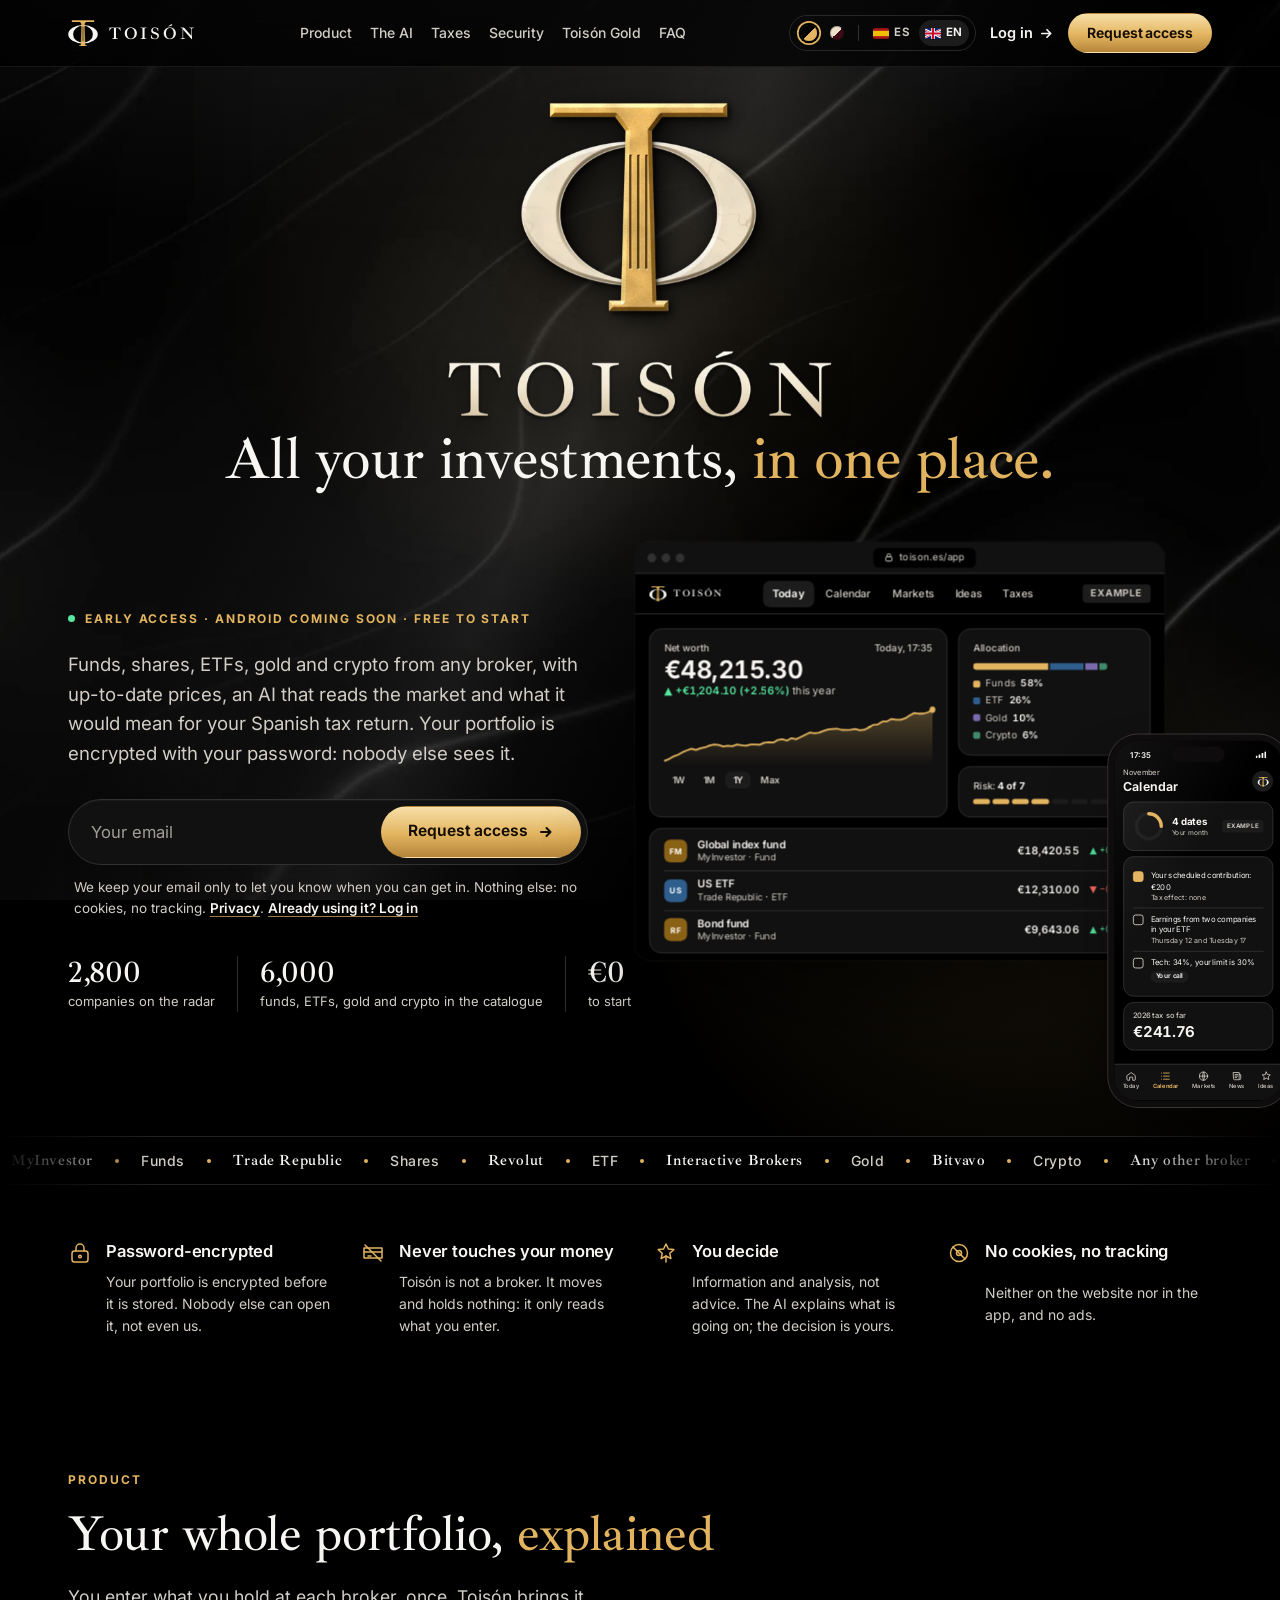
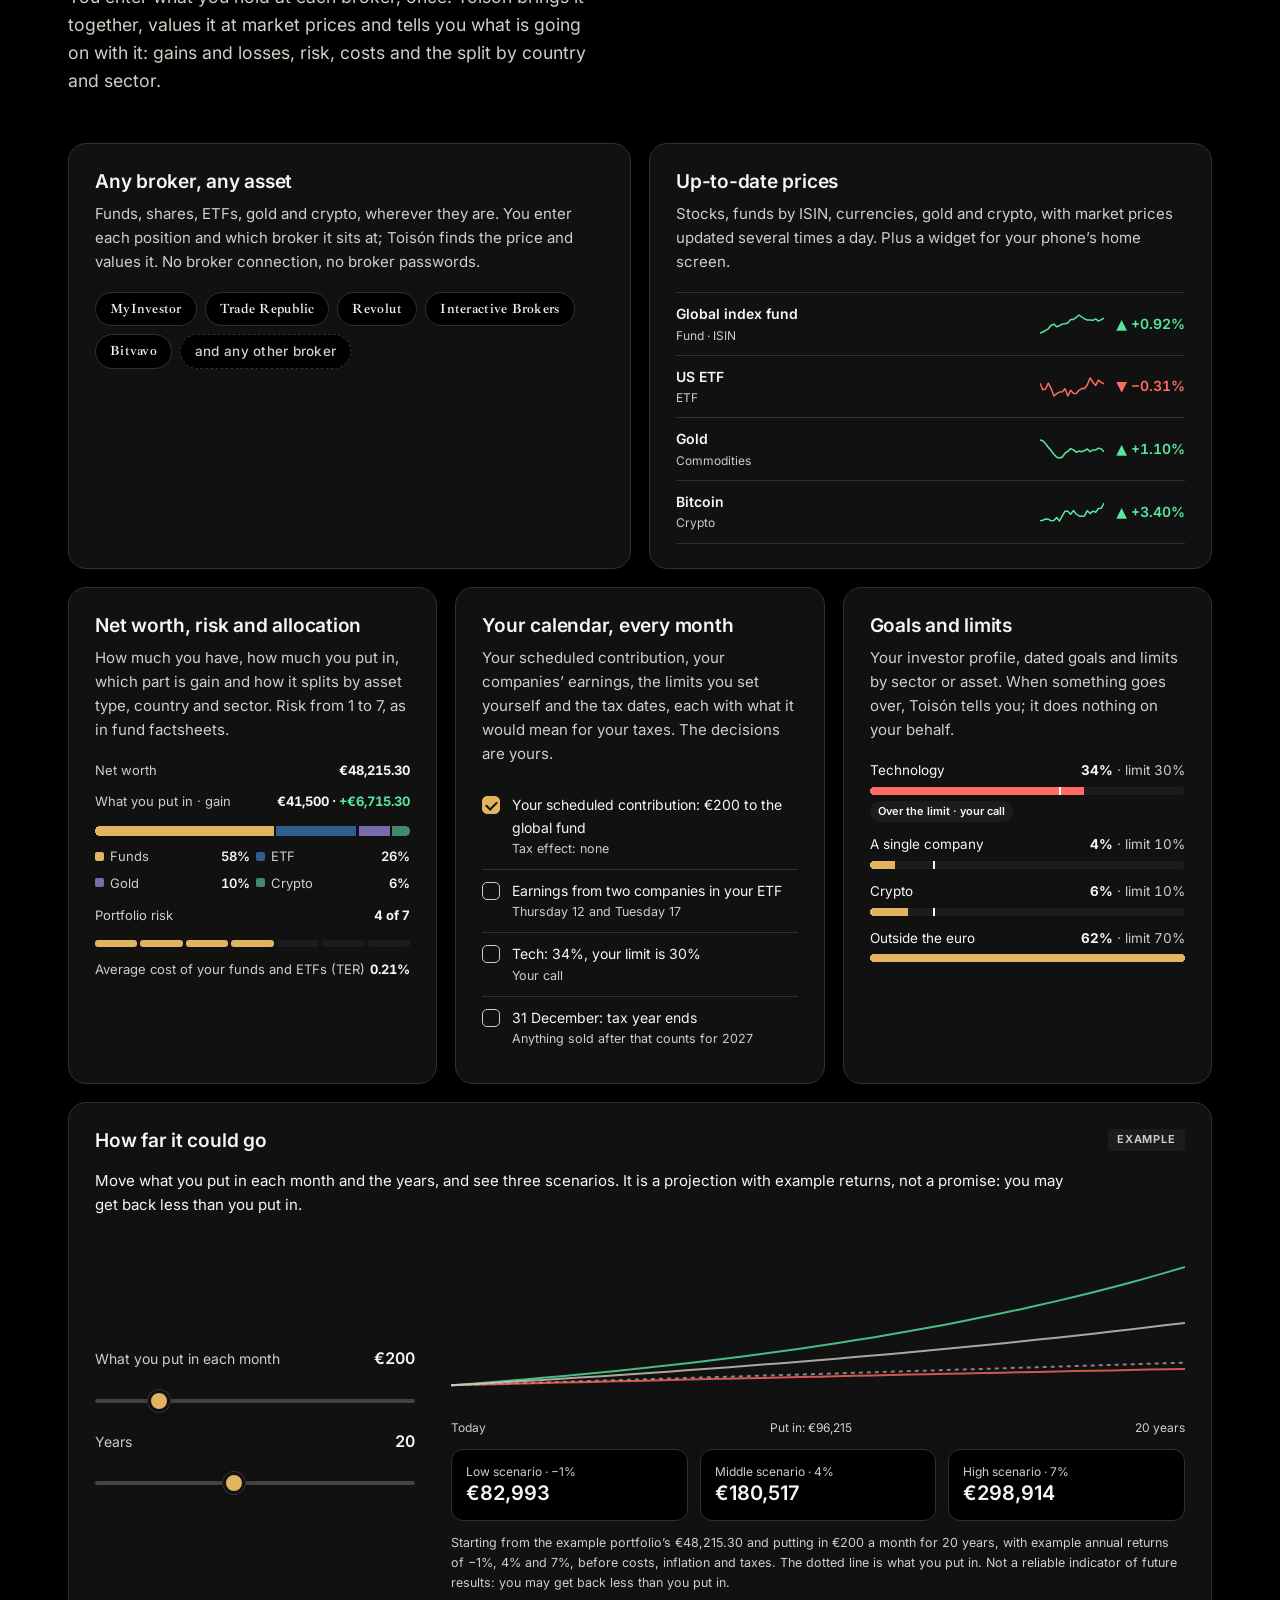
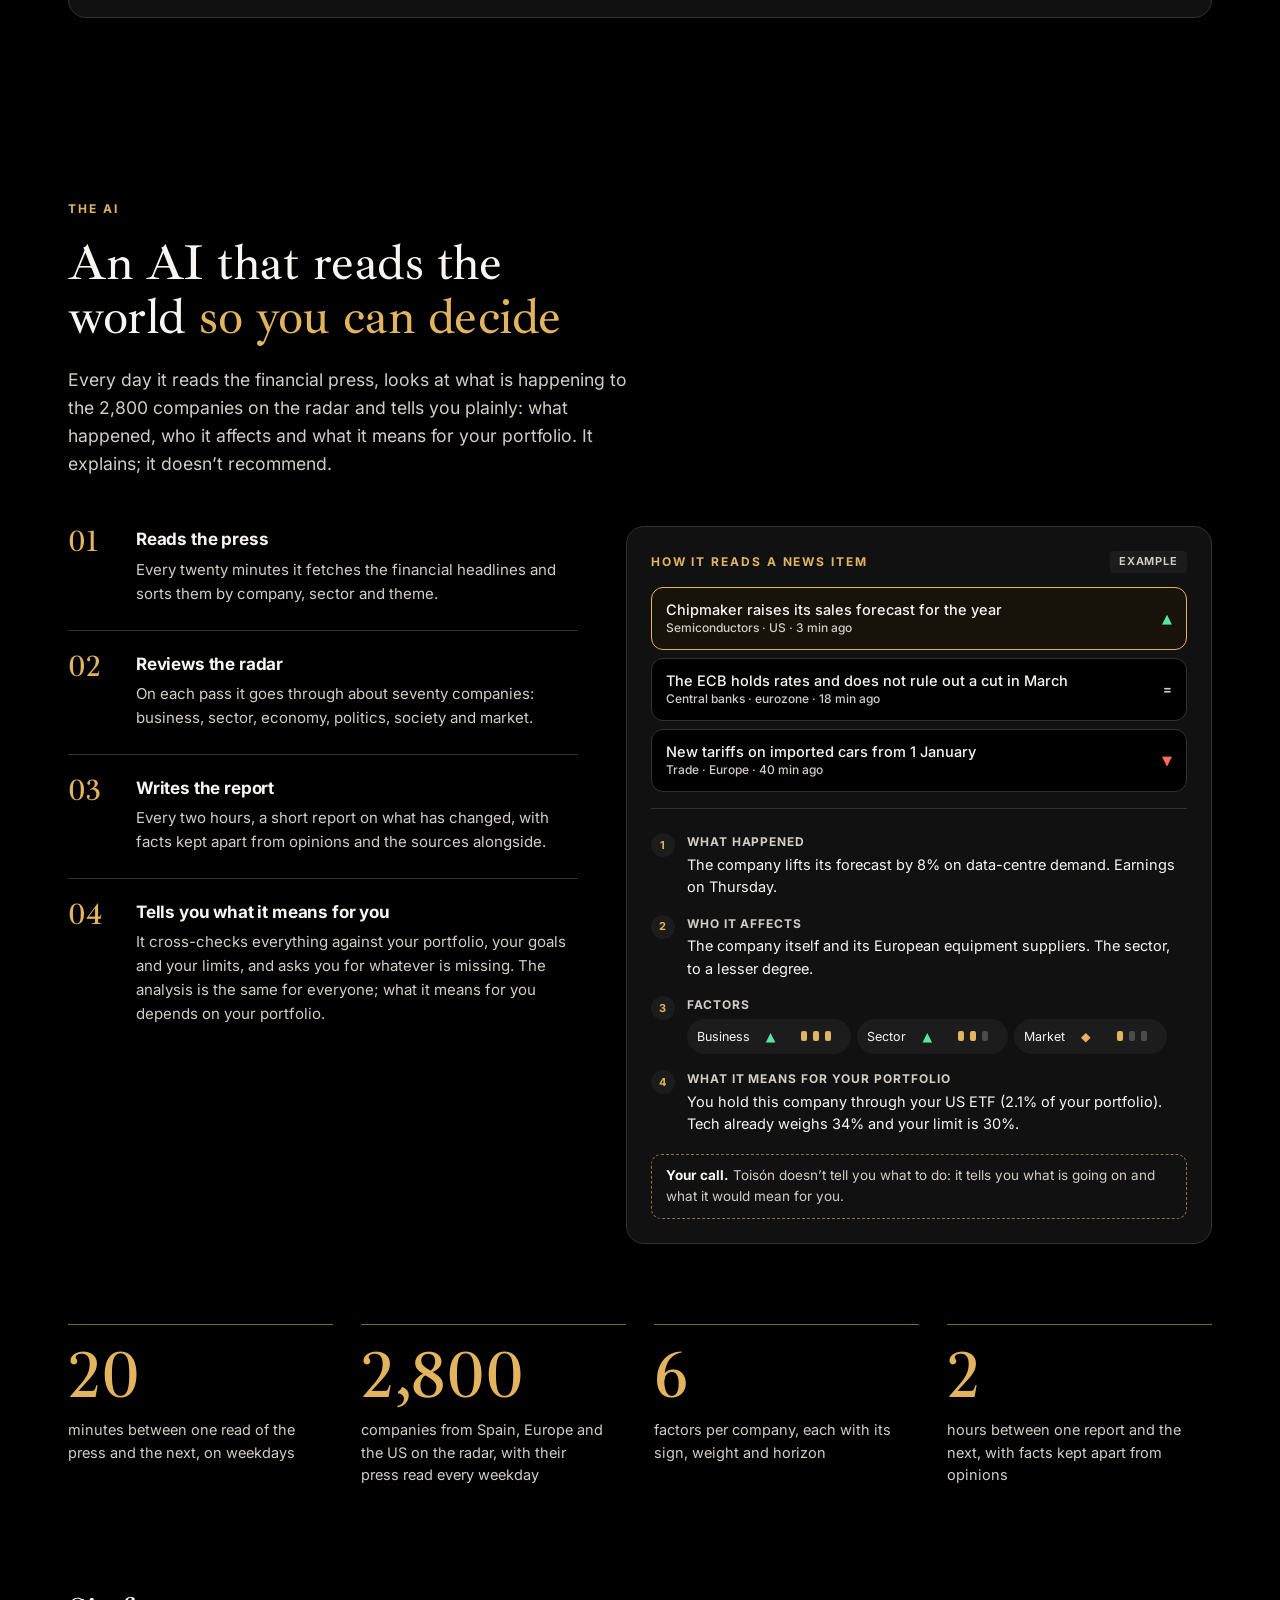
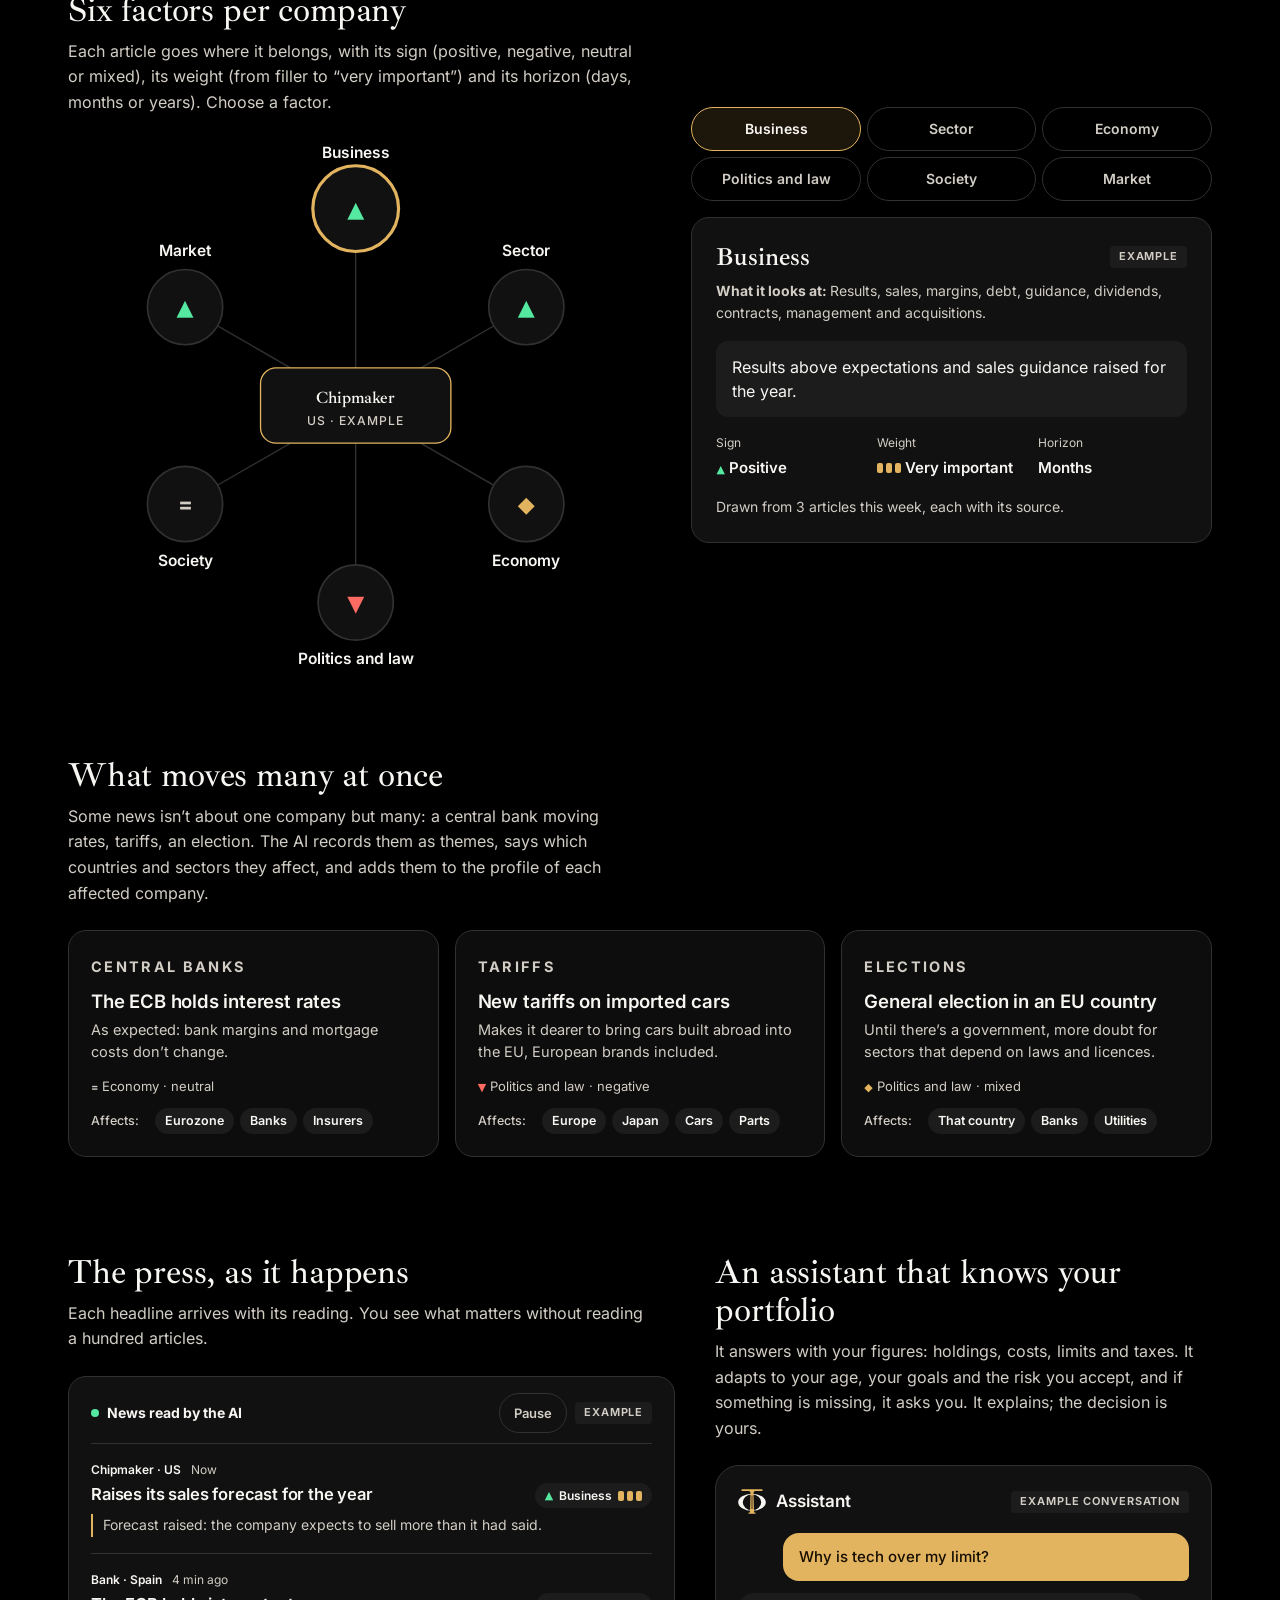
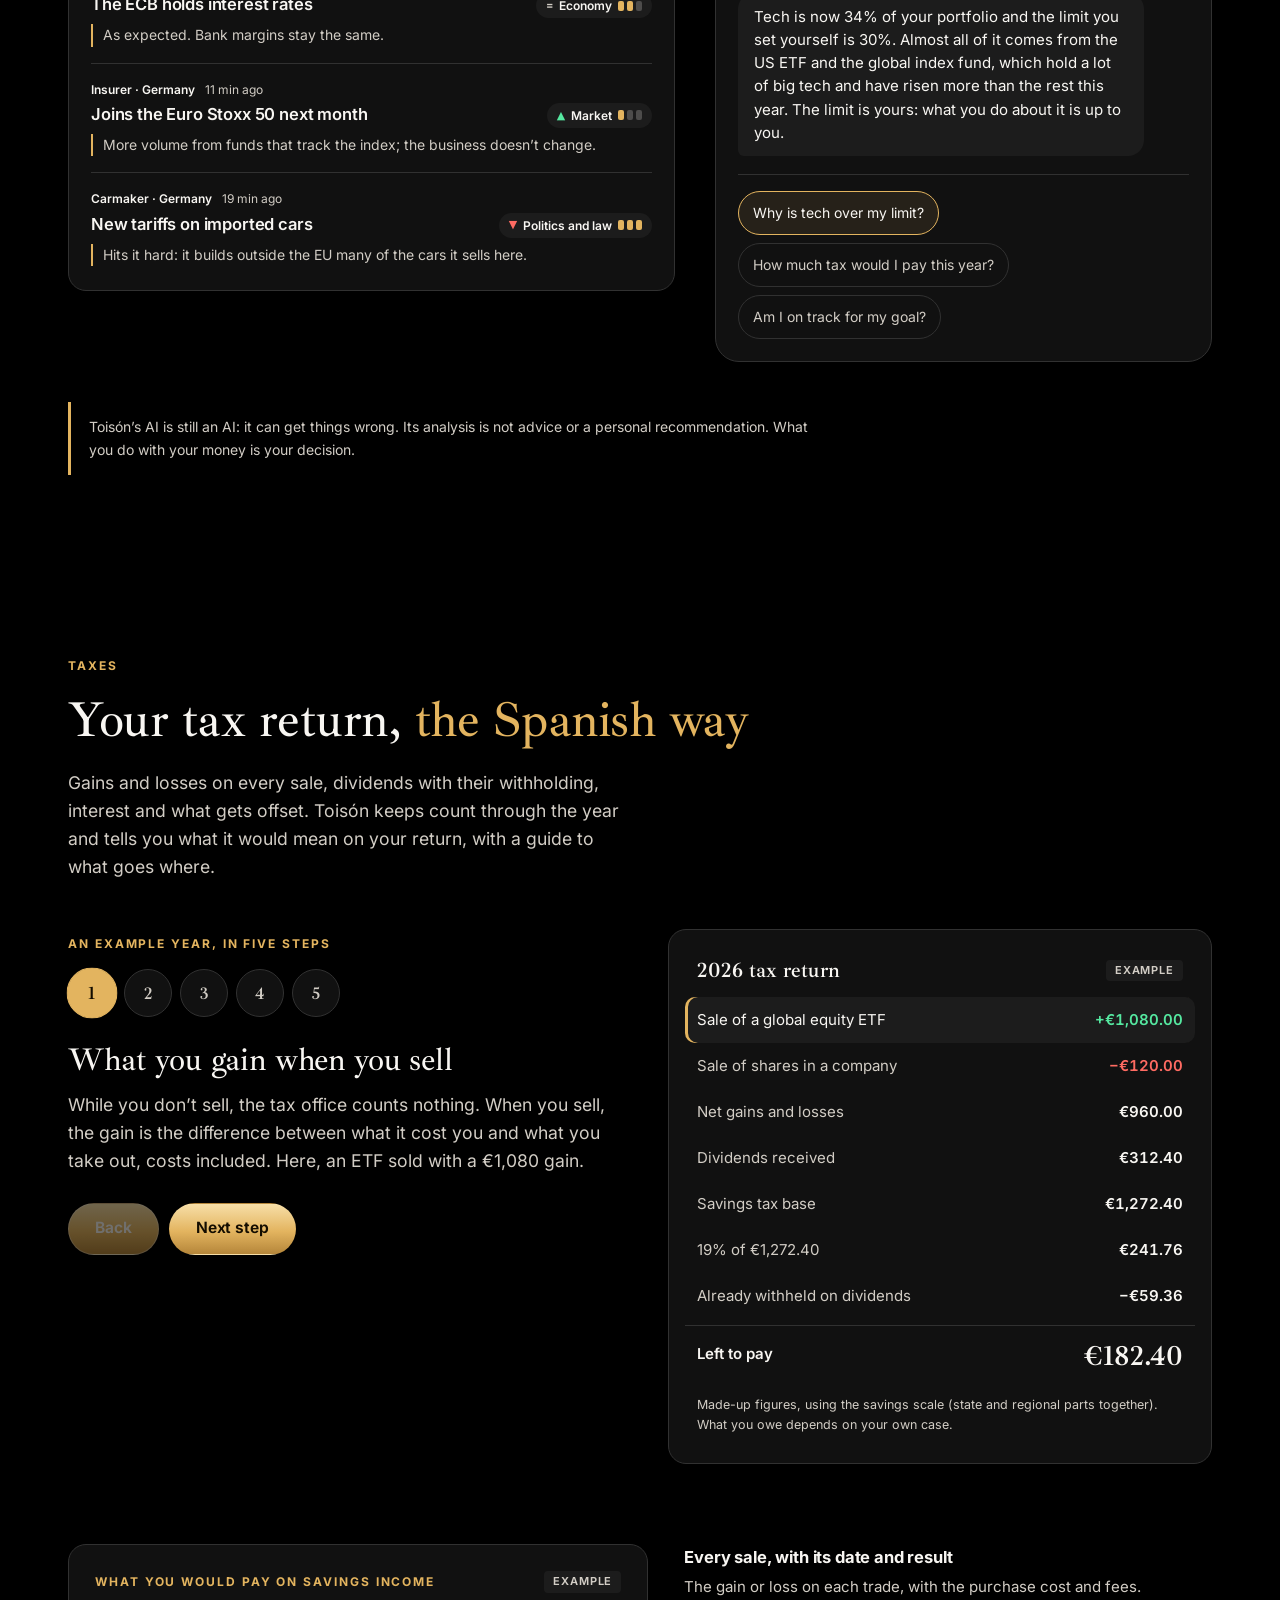
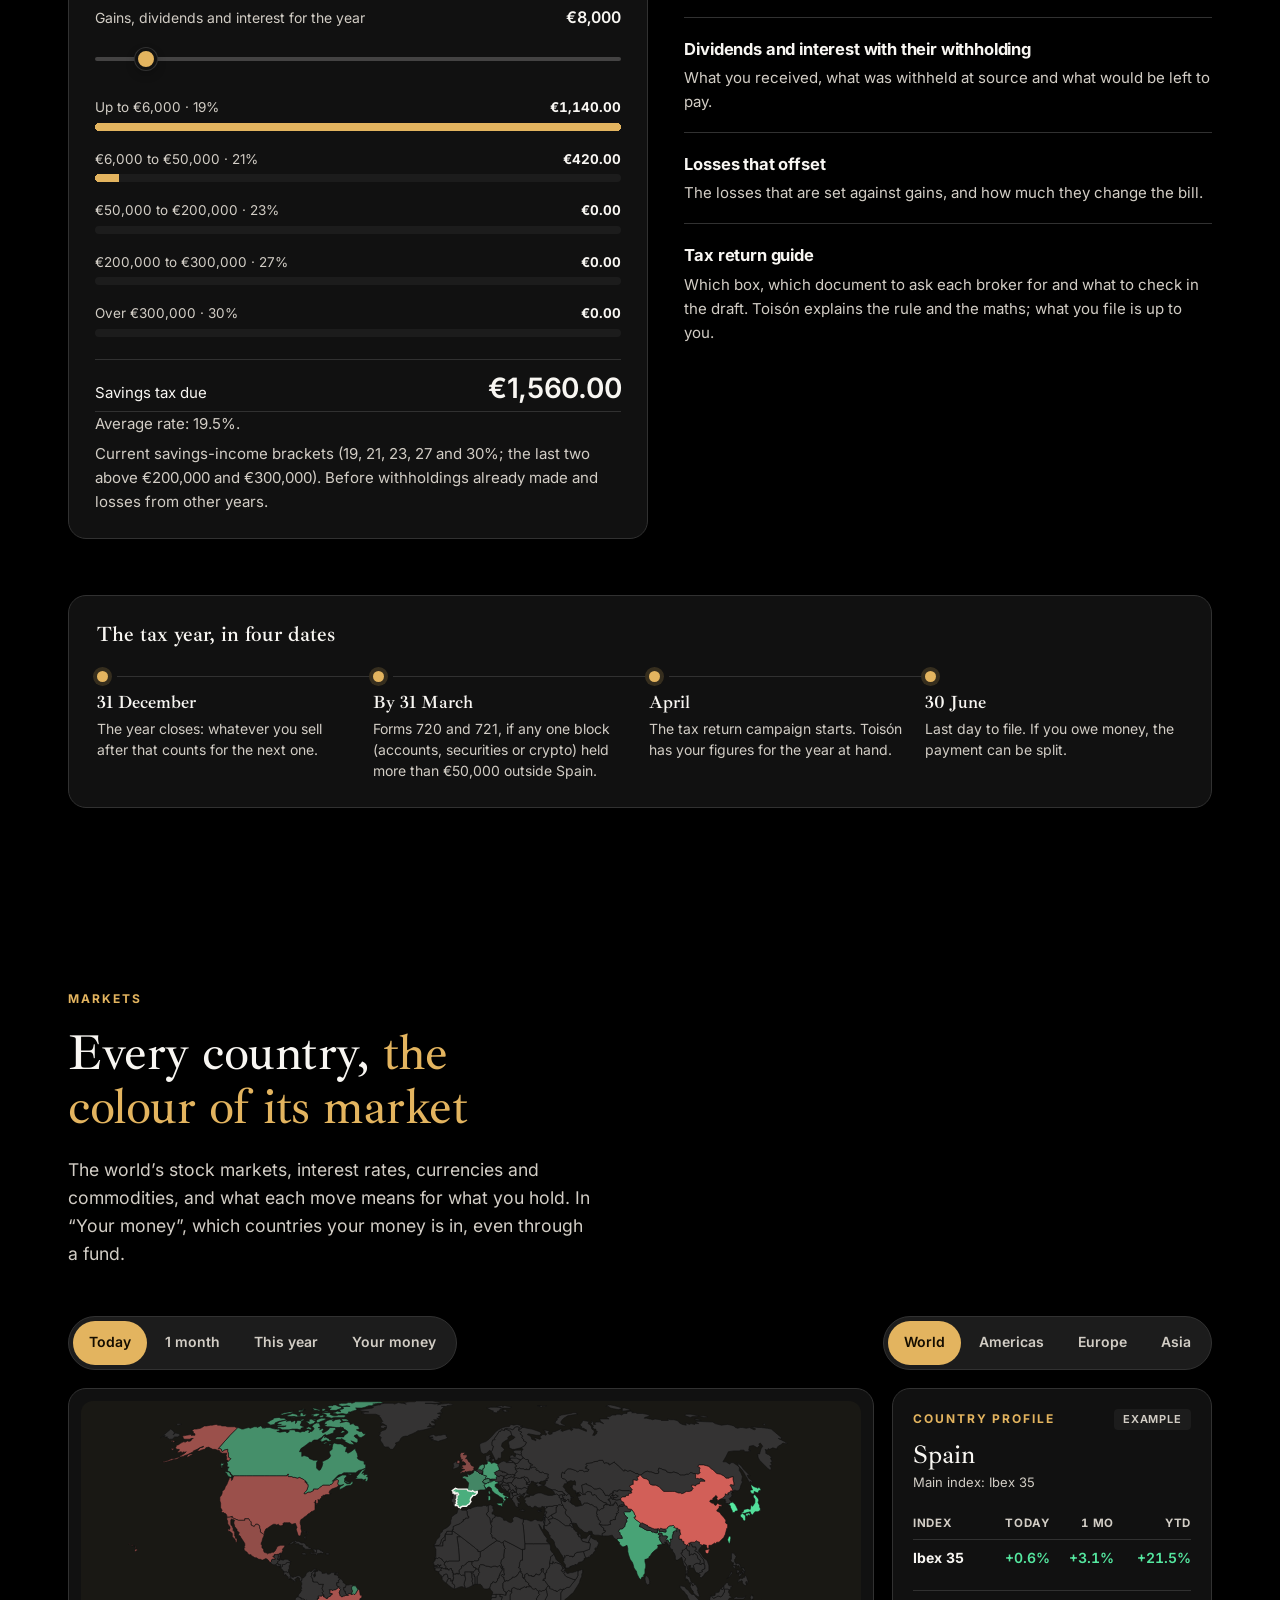
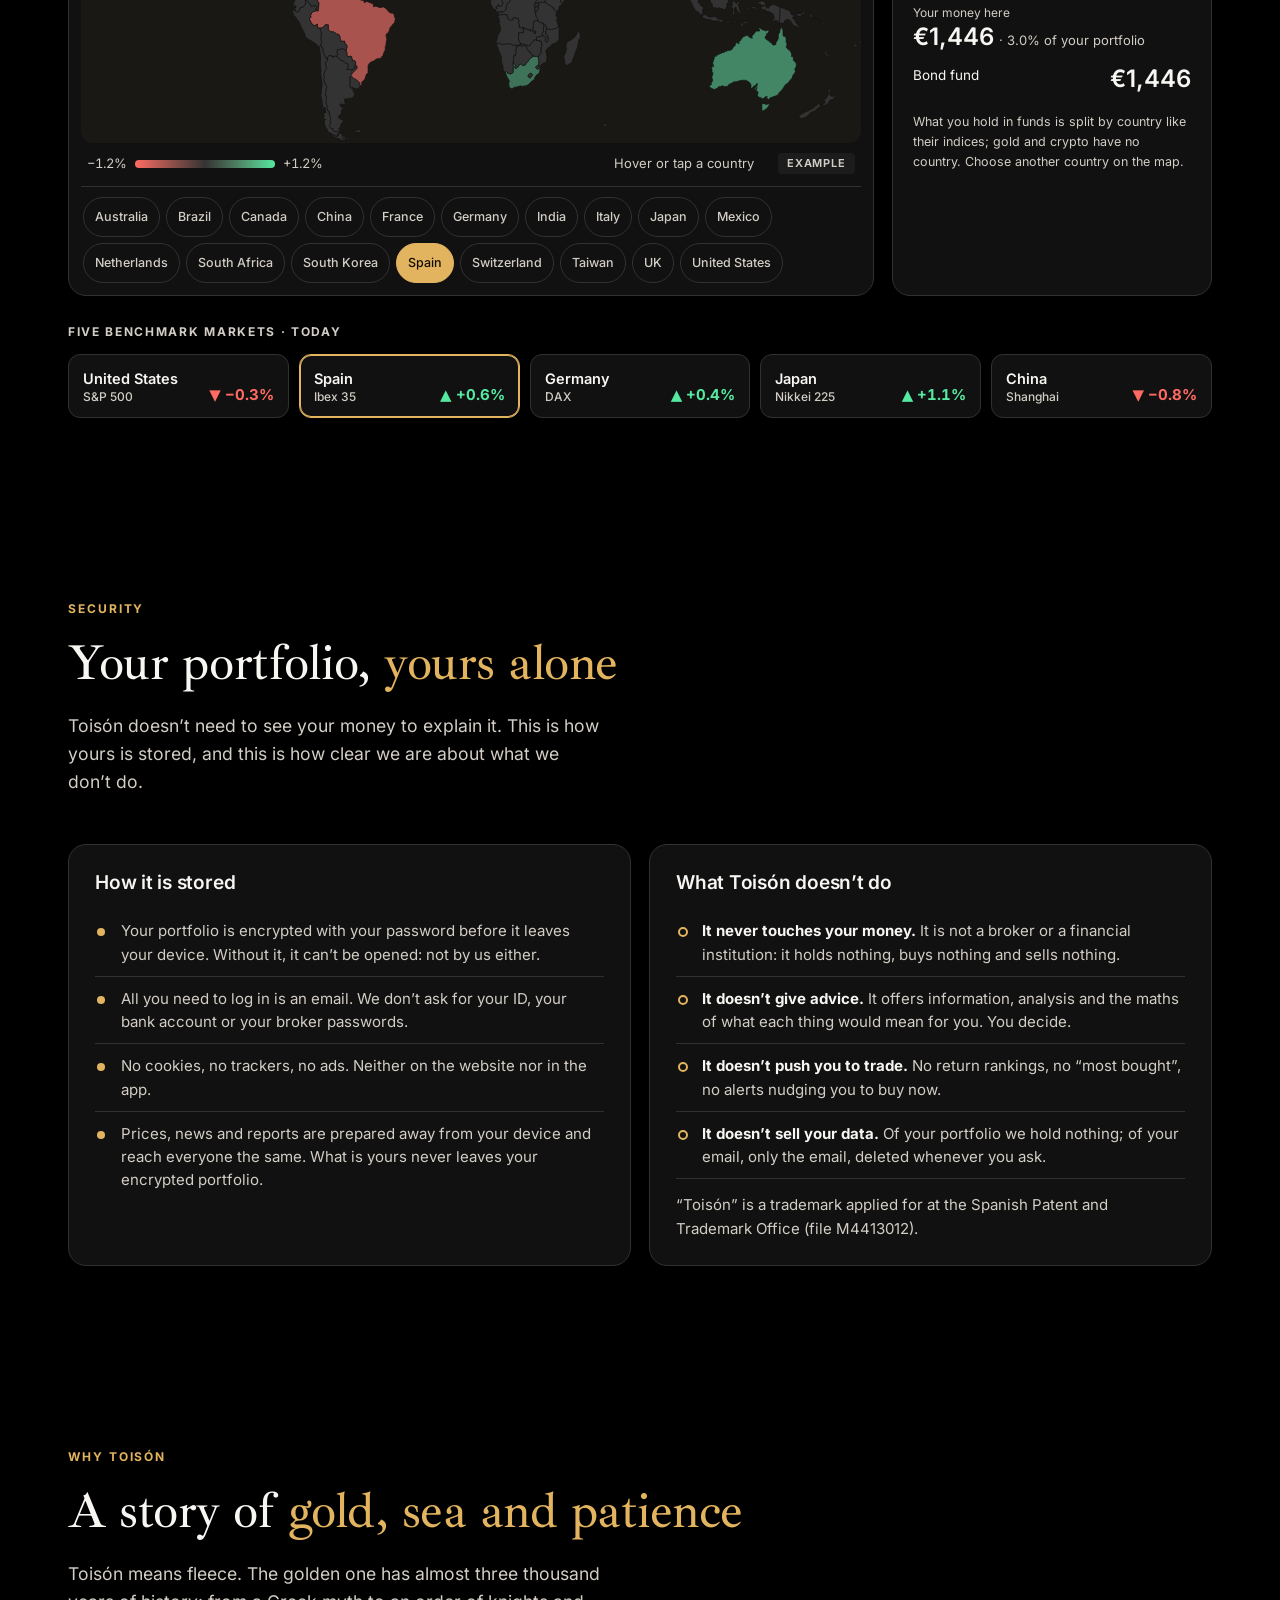
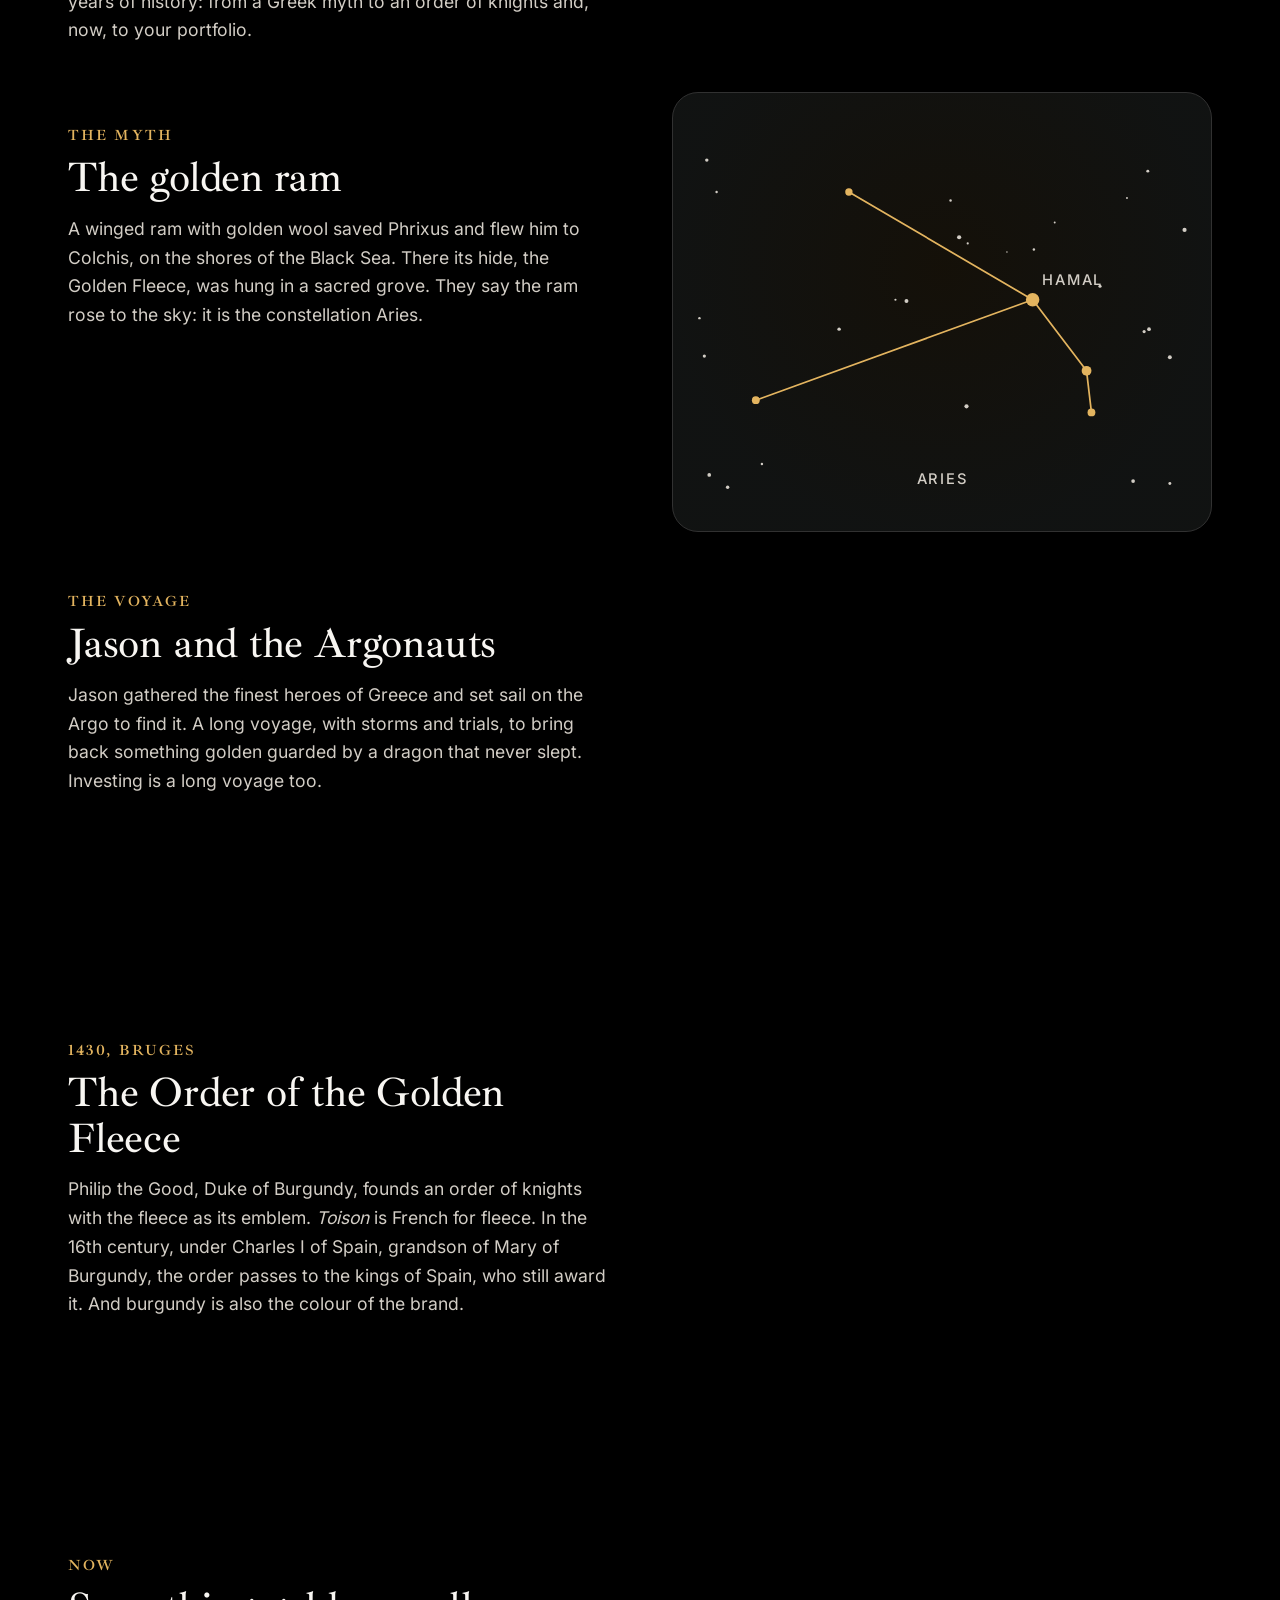
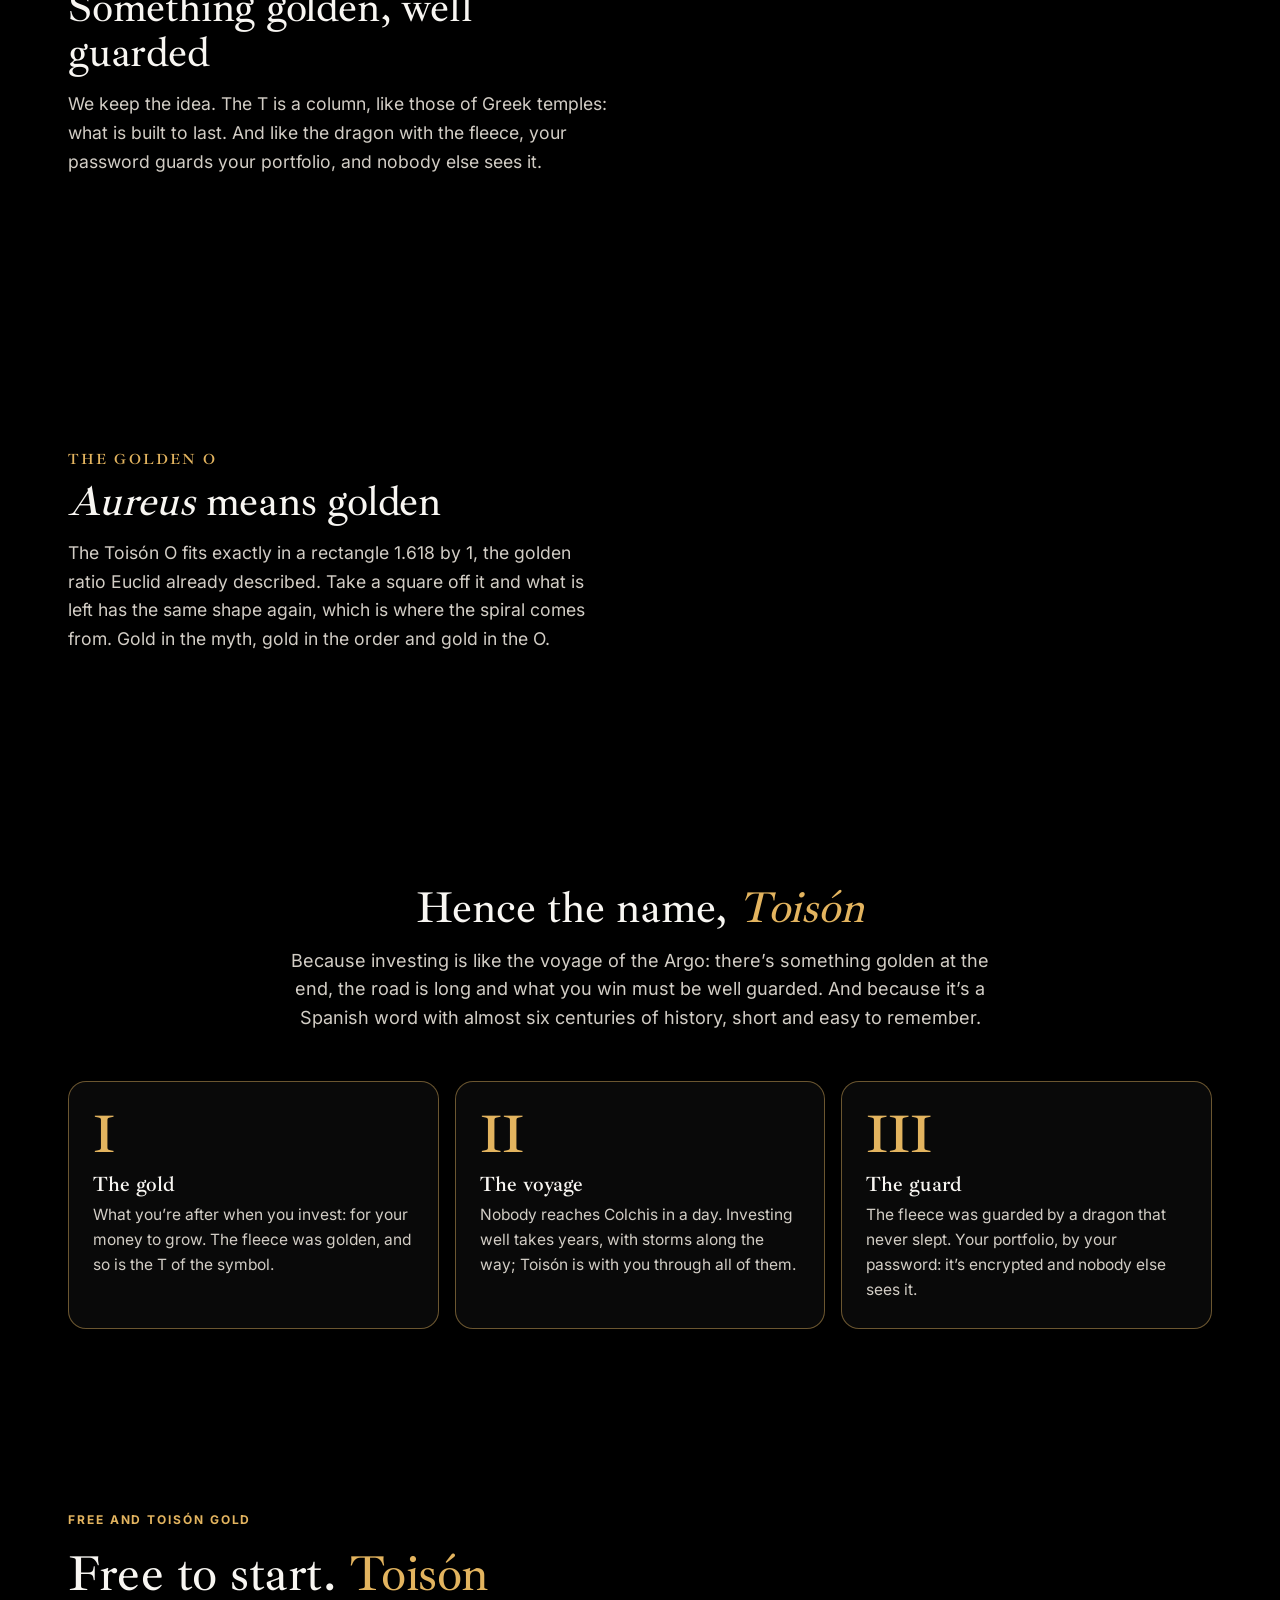
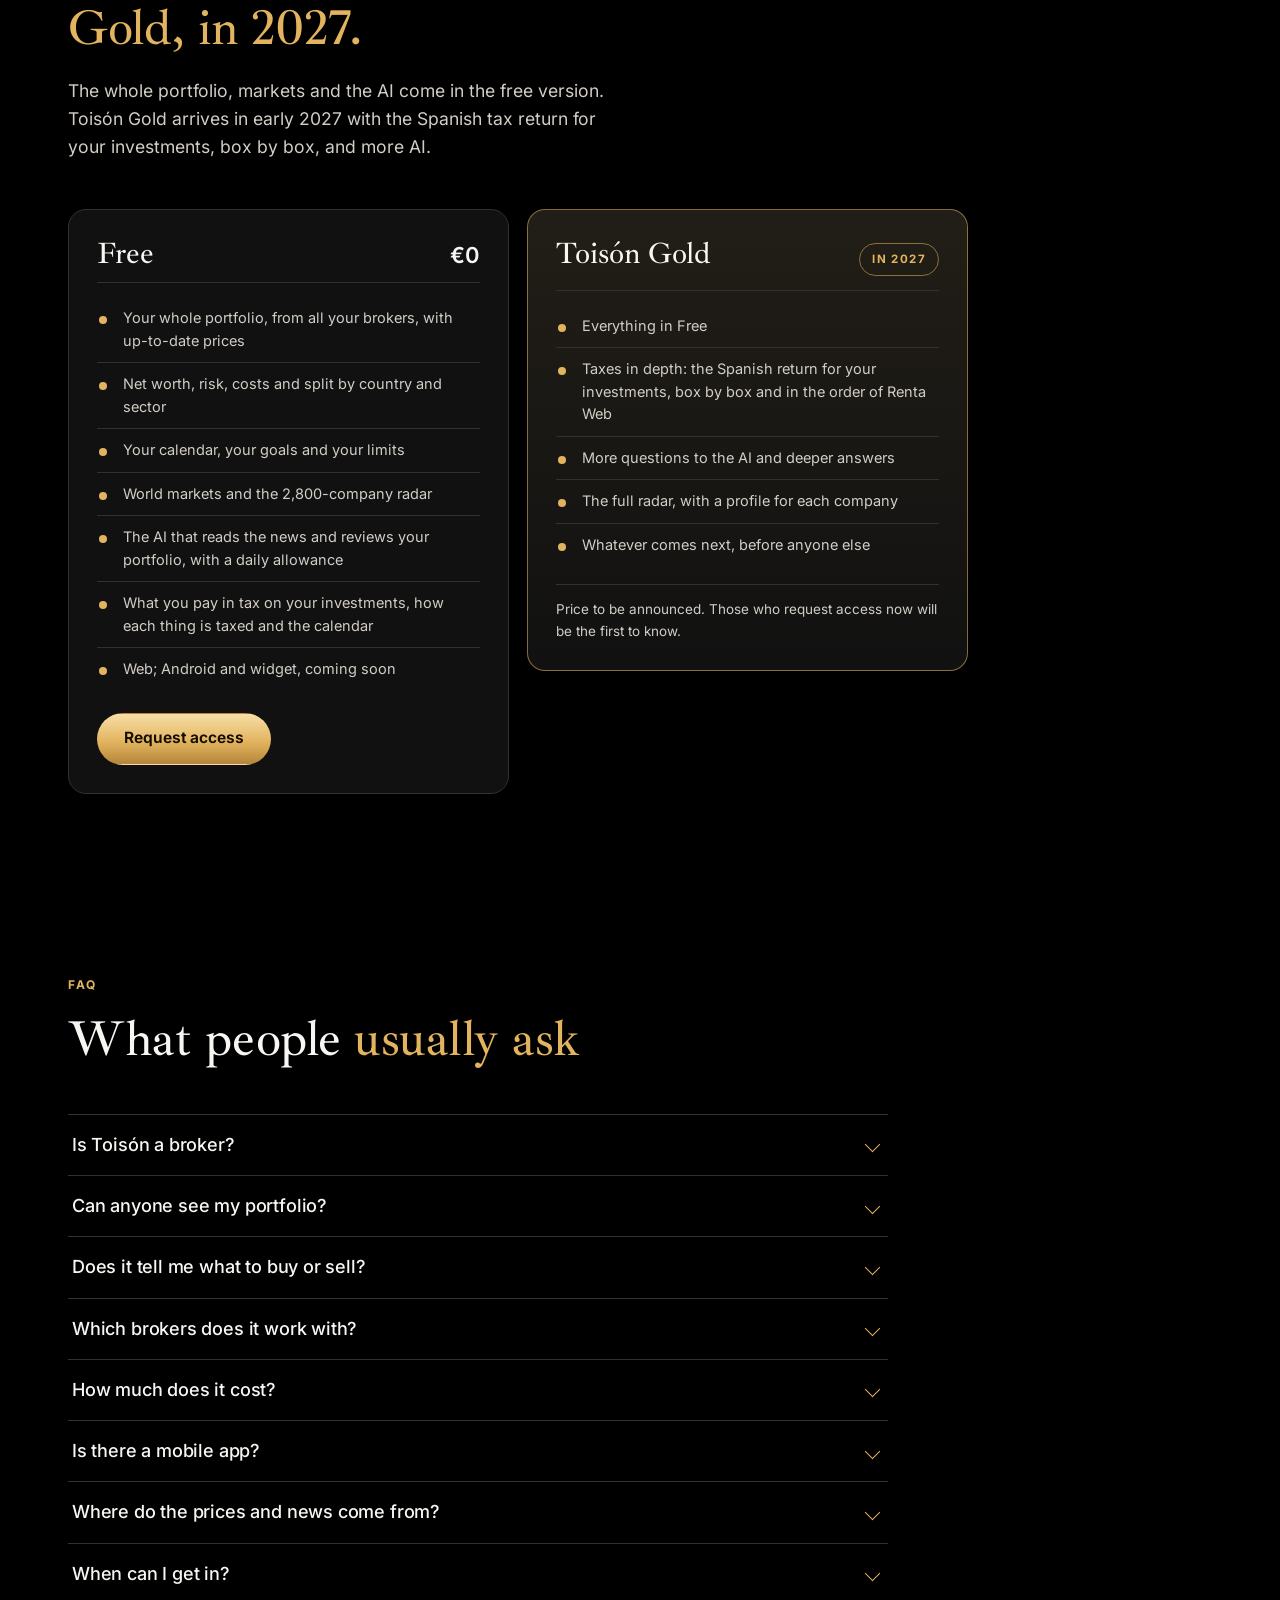
==== commit 200c7582: "La web, sin el Paso a paso: «Tu calendario, cada mes» en el producto, en los planes y en la maqueta " ====
--- a/index.html
+++ b/index.html
@@ -154,7 +154,7 @@
               <span class="app-logo"><svg viewBox="-82 -78 164 147" aria-hidden="true"><use class="s-o" href="#o"/><use class="s-t" href="#t"/></svg><b>TOISÓN</b></span>
               <div class="app-tabs" role="tablist" aria-label="Pantallas de ejemplo" data-t-aria="tabsAria">
                 <button type="button" role="tab" aria-selected="true" data-p="cartera" data-t="tCartera">Hoy</button>
-                <button type="button" role="tab" aria-selected="false" data-p="paso" data-t="tPaso">Tu plan</button>
+                <button type="button" role="tab" aria-selected="false" data-p="paso" data-t="tPaso">Calendario</button>
                 <button type="button" role="tab" aria-selected="false" data-p="mercados" data-t="tMercados">Mercados</button>
                 <button type="button" role="tab" aria-selected="false" data-p="expertos" data-t="tExpertos">Ideas</button>
                 <button type="button" role="tab" aria-selected="false" data-p="hacienda" data-t="tHacienda">Hacienda</button>
@@ -228,8 +228,8 @@
         <div class="reparto-g" id="reparto-g"></div>
       </article>
       <article class="tarjeta r b-paso">
-        <h3 data-t="b4">Paso a paso, cada mes</h3>
-        <p data-t="b4p">Tu aportación programada, los resultados de tus empresas, los límites que te has puesto y lo que supondría en la renta. Una lista corta; las decisiones, tuyas.</p>
+        <h3 data-t="b4">Tu calendario, cada mes</h3>
+        <p data-t="b4p">Tu aportación programada, los resultados de tus empresas, los límites que te has puesto y las fechas de Hacienda, cada una con lo que supondría en la renta. Las decisiones, tuyas.</p>
         <ul class="lista-check" id="lista-paso"></ul>
       </article>
       <article class="tarjeta r b-objetivos">
@@ -552,7 +552,7 @@
         <ul class="lista-puntos">
           <li data-t="pg1">Toda tu cartera, de todos tus brókers, con precios al día</li>
           <li data-t="pg2">Patrimonio, riesgo, costes y reparto por países y sectores</li>
-          <li data-t="pg3">Paso a paso cada mes, objetivos y límites</li>
+          <li data-t="pg3">Tu calendario, tus objetivos y tus límites</li>
           <li data-t="pg4">Mercados del mundo y el radar de 2.800 empresas</li>
           <li data-t="pg5">La IA que lee las noticias y revisa tu cartera, con un uso diario</li>
           <li data-t="pg6">Lo que pagas a Hacienda por tus inversiones, cómo tributa cada cosa y el calendario</li>
